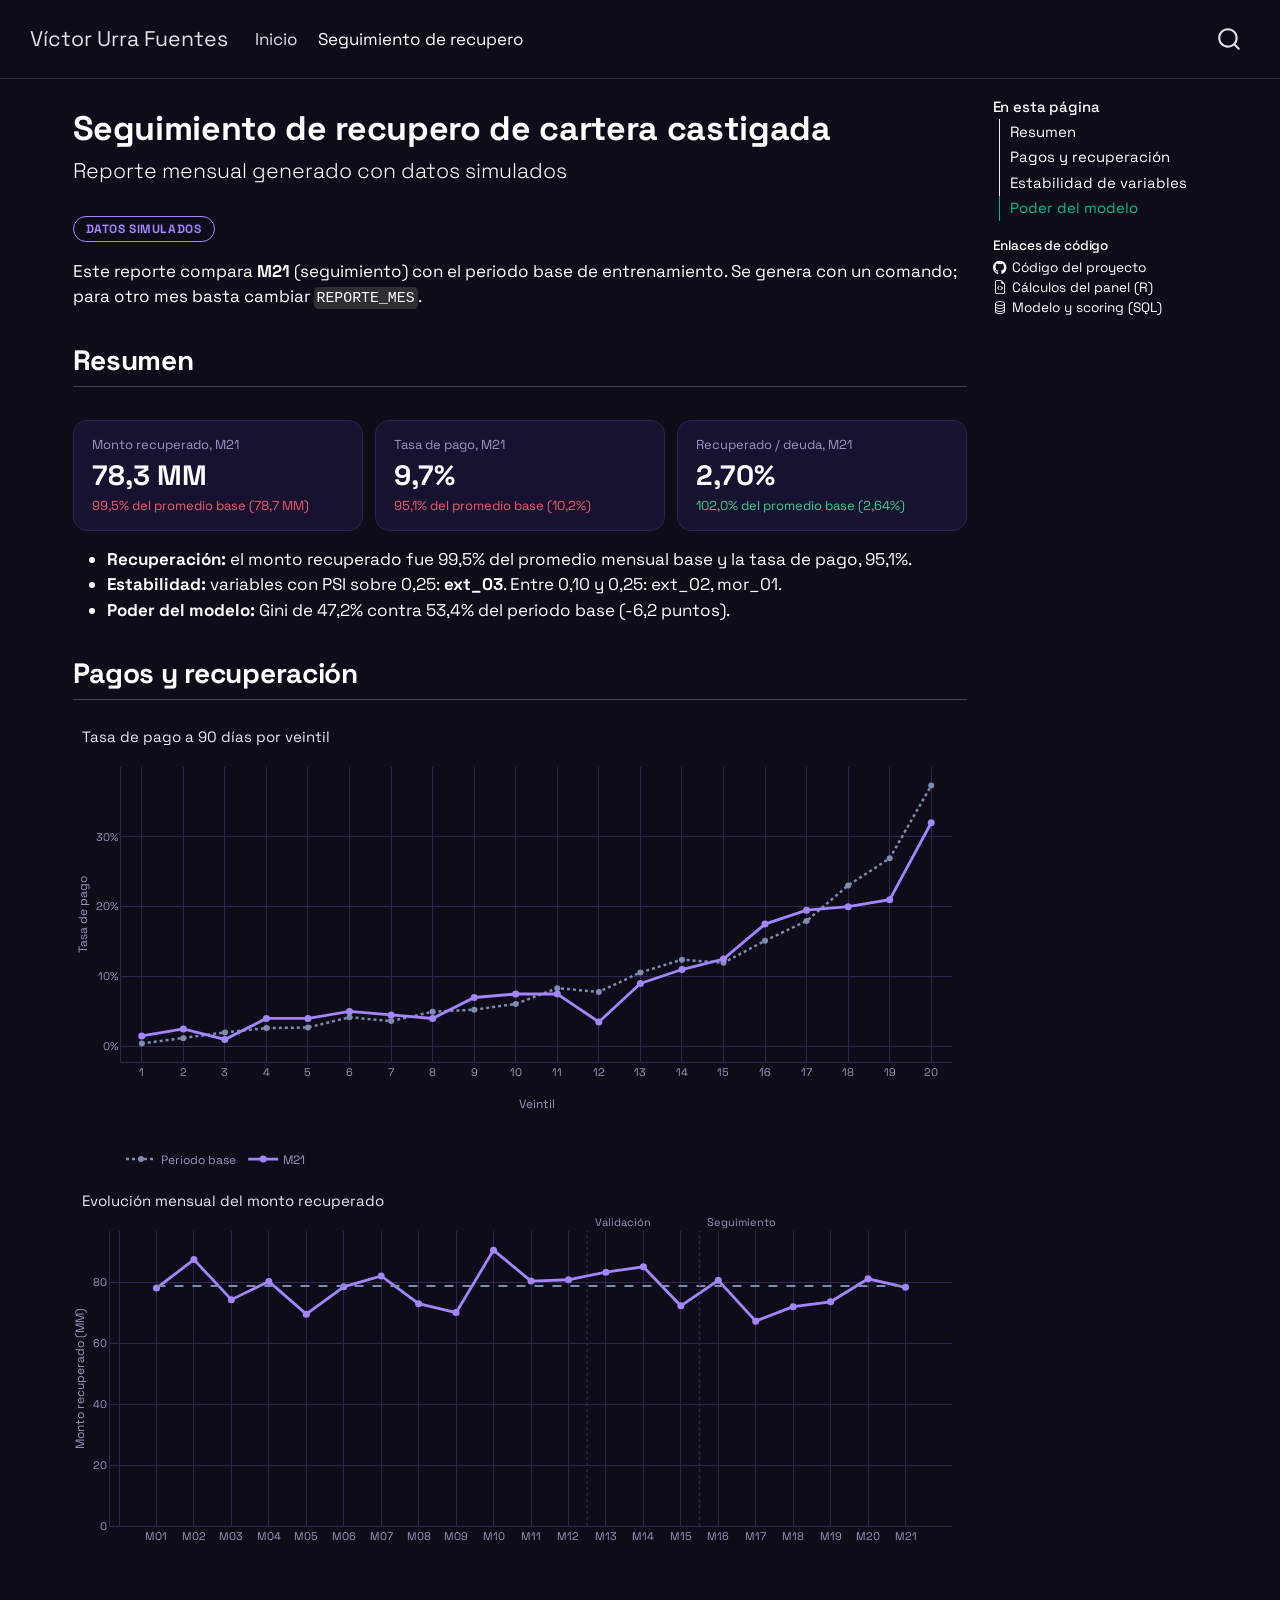
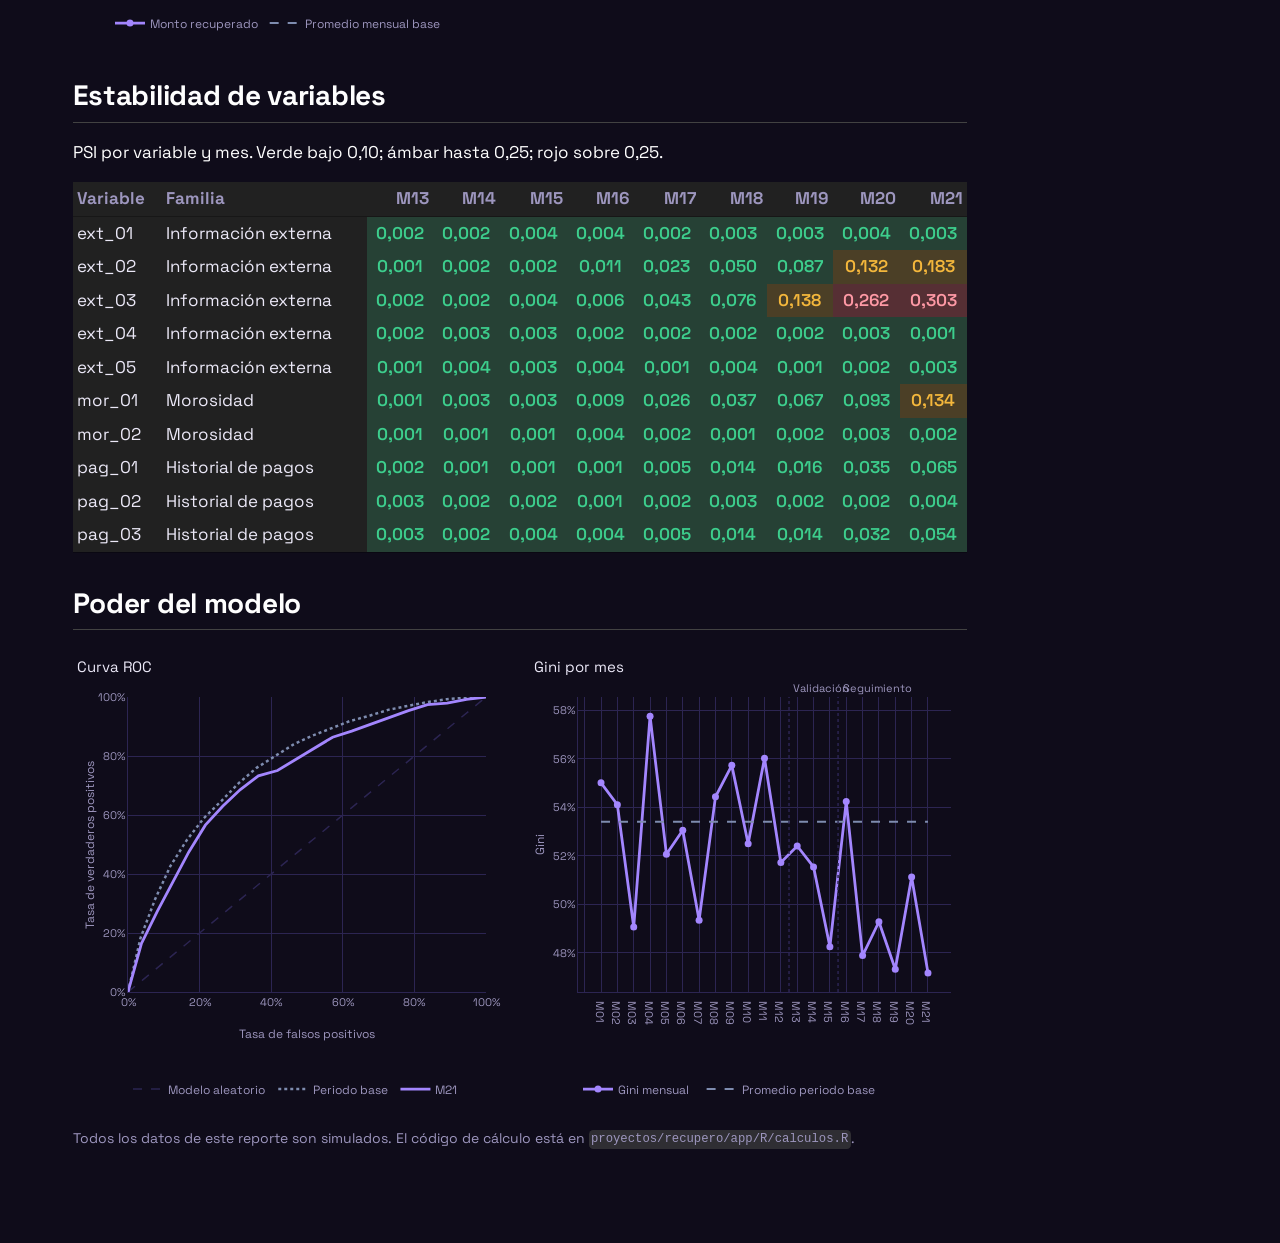
==== recupero.html @ 0b3e8348 "Built site for gh-pages" ====
<!DOCTYPE html>
<html xmlns="http://www.w3.org/1999/xhtml" lang="es" xml:lang="es"><head>

<meta charset="utf-8">
<meta name="generator" content="quarto-1.11.9">

<meta name="viewport" content="width=device-width, initial-scale=1.0, user-scalable=yes">


<title>Seguimiento de recupero de cartera castigada – Víctor Urra Fuentes</title>
<style>
/* Default styles provided by pandoc.
** See https://pandoc.org/MANUAL.html#variables-for-html for config info.
*/
span.smallcaps{font-variant: small-caps;}
div.columns{display: flex; gap: 1.5em;}
div.column{flex: auto;}
@media screen {
div.columns{gap: min(4vw, 1.5em);}
div.column{overflow-x: auto;}
}
div.hanging-indent{margin-left: 1.5em; text-indent: -1.5em;}
ul.task-list{list-style: none;}
ul.task-list li input[type="checkbox"] {
  width: 0.8em;
  margin: 0 0.8em 0.2em -1em; /* quarto-specific, see https://github.com/quarto-dev/quarto-cli/issues/4556 */ 
  vertical-align: middle;
}
</style>


<script src="site_libs/quarto-nav/quarto-nav.js"></script>
<script src="site_libs/quarto-nav/headroom.min.js"></script>
<script src="site_libs/clipboard/clipboard.min.js"></script>
<script src="site_libs/quarto-search/autocomplete.umd.js"></script>
<script src="site_libs/quarto-search/fuse.min.js"></script>
<script src="site_libs/quarto-search/quarto-search.js"></script>
<meta name="quarto:offset" content="./">
<script src="site_libs/quarto-html/quarto.js" type="module"></script>
<script src="site_libs/quarto-html/tabsets/tabsets.js" type="module"></script>
<script src="site_libs/quarto-html/scrollable-regions/scrollable-regions.js" type="module"></script>
<script src="site_libs/quarto-html/popper.min.js"></script>
<script src="site_libs/quarto-html/tippy.umd.min.js"></script>
<script src="site_libs/quarto-html/anchor.min.js"></script>
<link href="site_libs/quarto-html/tippy.css" rel="stylesheet">
<link href="site_libs/quarto-html/quarto-syntax-highlighting-dark-447e42e69aaa9833c0ba1b986f430b20.css" rel="stylesheet" id="quarto-text-highlighting-styles">
<script src="site_libs/bootstrap/bootstrap.min.js"></script>
<link href="site_libs/bootstrap/bootstrap-icons.css" rel="stylesheet">
<link href="site_libs/bootstrap/bootstrap-1587712e6f16501fd4d5a4607ffcfc60.min.css" rel="stylesheet" append-hash="true" id="quarto-bootstrap" data-mode="dark">
<script id="quarto-search-options" type="application/json">{
  "location": "navbar",
  "copy-button": false,
  "collapse-after": 3,
  "panel-placement": "end",
  "type": "overlay",
  "limit": 50,
  "keyboard-shortcut": [
    "f",
    "/",
    "s"
  ],
  "show-item-context": false,
  "language": {
    "search-no-results-text": "No se han encontrado resultados",
    "search-matching-documents-text": "documentos encontrados",
    "search-copy-link-title": "Copiar el enlace en la búsqueda",
    "search-hide-matches-text": "Ocultar resultados adicionales",
    "search-more-match-text": "resultado adicional en este documento",
    "search-more-matches-text": "resultados adicionales en este documento",
    "search-clear-button-title": "Borrar",
    "search-text-placeholder": "",
    "search-detached-cancel-button-title": "Cancelar",
    "search-submit-button-title": "Enviar",
    "search-label": "Buscar"
  }
}</script>
<link href="site_libs/htmltools-fill-0.5.9/fill.css" rel="stylesheet">

<script src="site_libs/htmlwidgets-1.6.4/htmlwidgets.js"></script>

<script src="site_libs/plotly-binding-4.12.1/plotly.js"></script>

<script src="site_libs/typedarray-0.1/typedarray.min.js"></script>

<script src="site_libs/jquery-3.6.0/jquery-3.6.0.min.js"></script>

<link href="site_libs/crosstalk-1.2.2/css/crosstalk.min.css" rel="stylesheet">

<script src="site_libs/crosstalk-1.2.2/js/crosstalk.min.js"></script>

<link href="site_libs/plotly-htmlwidgets-css-2.25.2/plotly-htmlwidgets.css" rel="stylesheet">

<script src="site_libs/plotly-main-2.25.2/plotly-latest.min.js"></script>

<link href="site_libs/datatables-css-0.0.0/datatables-crosstalk.css" rel="stylesheet">

<script src="site_libs/datatables-binding-0.34.0/datatables.js"></script>

<link href="site_libs/dt-core-1.13.6/css/jquery.dataTables.min.css" rel="stylesheet">

<link href="site_libs/dt-core-1.13.6/css/jquery.dataTables.extra.css" rel="stylesheet">

<script src="site_libs/dt-core-1.13.6/js/jquery.dataTables.min.js"></script>



<link rel="stylesheet" href="styles.css">
</head>

<body class="nav-fixed quarto-light"><a id="quarto-skip-link" class="visually-hidden-focusable" href="#quarto-document-content">Saltar al contenido principal</a>

<div id="quarto-search-results"></div>
  <header id="quarto-header" class="headroom fixed-top">
    <nav class="navbar navbar-expand-lg " data-bs-theme="dark" aria-label="Sitio web">
      <div class="navbar-container container-fluid">
      <div class="navbar-brand-container mx-auto">
    <a class="navbar-brand" href="./index.html">
    <span class="navbar-title">Víctor Urra Fuentes</span>
    </a>
  </div>
          <button class="navbar-toggler" type="button" data-bs-toggle="collapse" data-bs-target="#navbarCollapse" aria-controls="navbarCollapse" aria-expanded="false" aria-label="Navegación de palanca" onclick="if (window.quartoToggleHeadroom) { window.quartoToggleHeadroom(); }">
  <span class="navbar-toggler-icon"></span>
</button>
          <div class="collapse navbar-collapse" id="navbarCollapse">
            <ul class="navbar-nav navbar-nav-scroll me-auto">
  <li class="nav-item">
    <a class="nav-link" href="./index.html"> 
<span class="menu-text">Inicio</span></a>
  </li>  
  <li class="nav-item">
    <a class="nav-link active" href="./recupero.html" aria-current="page"> 
<span class="menu-text">Seguimiento de recupero</span></a>
  </li>  
</ul>
          </div> <!-- /navcollapse -->
            <div class="quarto-navbar-tools">
</div>
            <div id="quarto-search" class="" title="Buscar"></div>
      </div> <!-- /container-fluid -->
    </nav>
</header>
<!-- content -->
<div id="quarto-content" class="quarto-container page-columns page-rows-contents page-layout-full page-navbar">
<!-- sidebar -->
<!-- margin-sidebar -->
    <div id="quarto-margin-sidebar" class="sidebar margin-sidebar">
        <nav id="TOC" role="doc-toc" aria-labelledby="toc-title" class="toc-active">
    <h2 id="toc-title">En esta página</h2>
   
  <ul>
  <li><a href="#resumen" id="toc-resumen" class="nav-link active" data-scroll-target="#resumen">Resumen</a></li>
  <li><a href="#pagos-y-recuperación" id="toc-pagos-y-recuperación" class="nav-link" data-scroll-target="#pagos-y-recuperación">Pagos y recuperación</a></li>
  <li><a href="#estabilidad-de-variables" id="toc-estabilidad-de-variables" class="nav-link" data-scroll-target="#estabilidad-de-variables">Estabilidad de variables</a></li>
  <li><a href="#poder-del-modelo" id="toc-poder-del-modelo" class="nav-link" data-scroll-target="#poder-del-modelo">Poder del modelo</a></li>
  </ul>
<div class="quarto-code-links"><h2>Enlaces de código</h2><ul><li><a href="https://github.com/victorurrafuentes/portafolio-riesgo/tree/main/proyectos/recupero"><i class="bi bi-github"></i>Código del proyecto</a></li><li><a href="https://github.com/victorurrafuentes/portafolio-riesgo/blob/main/proyectos/recupero/app/R/calculos.R"><i class="bi bi-file-earmark-code"></i>Cálculos del panel (R)</a></li><li><a href="https://github.com/victorurrafuentes/portafolio-riesgo/tree/main/proyectos/recupero/sql"><i class="bi bi-database"></i>Modelo y scoring (SQL)</a></li></ul></div></nav>
    </div>
<!-- main -->
<main class="content column-page-left" id="quarto-document-content" tabindex="-1">

<header id="title-block-header" class="quarto-title-block default">
<div class="quarto-title">
<h1 class="title">Seguimiento de recupero de cartera castigada</h1>
<p class="subtitle lead">Reporte mensual generado con datos simulados</p>
</div>



<div class="quarto-title-meta column-page-left">

    
  
    
  </div>
  


</header>


<p><span class="etiqueta">Datos simulados</span></p>
<p>Este reporte compara <strong>M21</strong> (seguimiento) con el periodo base de entrenamiento. Se genera con un comando; para otro mes basta cambiar <code>REPORTE_MES</code>.</p>
<section id="resumen" class="level2">
<h2 class="anchored" data-anchor-id="resumen">Resumen</h2>
<div class="cell">
<div class="cell-output-display">
<div class="tarjetas">
  <div class="tarjeta">
    <div class="tarjeta-etiqueta">Monto recuperado, M21</div>
    <div class="tarjeta-valor">78,3 MM</div>
    <div class="tarjeta-detalle baja">99,5% del promedio base (78,7 MM)</div>
  </div>
  <div class="tarjeta">
    <div class="tarjeta-etiqueta">Tasa de pago, M21</div>
    <div class="tarjeta-valor">9,7%</div>
    <div class="tarjeta-detalle baja">95,1% del promedio base (10,2%)</div>
  </div>
  <div class="tarjeta">
    <div class="tarjeta-etiqueta">Recuperado / deuda, M21</div>
    <div class="tarjeta-valor">2,70%</div>
    <div class="tarjeta-detalle sube">102,0% del promedio base (2,64%)</div>
  </div>
</div>
</div>
</div>
<ul>
<li><strong>Recuperación:</strong> el monto recuperado fue 99,5% del promedio mensual base y la tasa de pago, 95,1%.</li>
<li><strong>Estabilidad:</strong> variables con PSI sobre 0,25: <strong>ext_03</strong>. Entre 0,10 y 0,25: ext_02, mor_01.</li>
<li><strong>Poder del modelo:</strong> Gini de 47,2% contra 53,4% del periodo base (-6,2 puntos).</li>
</ul>
</section>
<section id="pagos-y-recuperación" class="level2">
<h2 class="anchored" data-anchor-id="pagos-y-recuperación">Pagos y recuperación</h2>
<div class="cell">
<div class="cell-output-display">
<div class="plotly html-widget html-fill-item" id="htmlwidget-e7434235bdb325d9a4ca" style="width:100%;height:464px;"></div>
<script type="application/json" data-for="htmlwidget-e7434235bdb325d9a4ca">{"x":{"visdat":{"2b9c76444d22":["function () ","plotlyVisDat"],"2b9c6223173f":["function () ","data"],"2b9c18c27a24":["function () ","data"]},"cur_data":"2b9c18c27a24","attrs":{"2b9c6223173f":{"alpha_stroke":1,"sizes":[10,100],"spans":[1,20],"x":{},"y":{},"type":"scatter","mode":"lines+markers","name":"Periodo base","line":{"color":"#7f8db0","width":2.5,"dash":"dot"},"marker":{"color":"#7f8db0","size":6},"hovertemplate":"Veintil %{x}<br>Periodo base: %{y:.1%}<extra><\/extra>","inherit":true},"2b9c18c27a24":{"alpha_stroke":1,"sizes":[10,100],"spans":[1,20],"x":{},"y":{},"type":"scatter","mode":"lines+markers","name":"M21","line":{"color":"#a487ff","width":2.7999999999999998},"marker":{"color":"#a487ff","size":7},"hovertemplate":"Veintil %{x}<br>M21: %{y:.1%}<extra><\/extra>","inherit":true}},"layout":{"margin":{"b":40,"l":8,"t":50,"r":16},"title":{"text":"Tasa de pago a 90 días por veintil","x":0.01,"xanchor":"left","font":{"color":"#ece9f8","size":15,"family":"Space Grotesk, system-ui, sans-serif"}},"paper_bgcolor":"rgba(0,0,0,0)","plot_bgcolor":"rgba(0,0,0,0)","font":{"color":"#9e97bf","family":"Space Grotesk, system-ui, sans-serif"},"xaxis":{"domain":[0,1],"automargin":true,"title":{"text":"Veintil","font":{"size":12}},"gridcolor":"#2d2653","zerolinecolor":"#2d2653","linecolor":"#2d2653","tickfont":{"size":11},"dtick":1,"range":[0.5,20.5]},"yaxis":{"domain":[0,1],"automargin":true,"title":{"text":"Tasa de pago","font":{"size":12}},"gridcolor":"#2d2653","zerolinecolor":"#2d2653","linecolor":"#2d2653","tickfont":{"size":11},"tickformat":".0%"},"legend":{"orientation":"h","x":0,"y":-0.28000000000000003,"font":{"size":12}},"hoverlabel":{"bgcolor":"#181331","font":{"color":"#ece9f8"}},"hovermode":"closest","showlegend":true},"source":"A","config":{"modeBarButtonsToAdd":["hoverclosest","hovercompare"],"showSendToCloud":false,"displayModeBar":false},"data":[{"x":[1,2,3,4,5,6,7,8,9,10,11,12,13,14,15,16,17,18,19,20],"y":[0.0041666666666666666,0.011666666666666667,0.02,0.026249999999999999,0.027083333333333334,0.041666666666666664,0.036249999999999998,0.049583333333333333,0.052499999999999998,0.060833333333333336,0.083333333333333329,0.077916666666666662,0.10583333333333333,0.12416666666666666,0.11958333333333333,0.15125,0.17958333333333334,0.23041666666666666,0.26916666666666667,0.37333333333333335],"type":"scatter","mode":"lines+markers","name":"Periodo base","line":{"color":"#7f8db0","width":2.5,"dash":"dot"},"marker":{"color":"#7f8db0","size":6,"line":{"color":"rgba(31,119,180,1)"}},"hovertemplate":["Veintil %{x}<br>Periodo base: %{y:.1%}<extra><\/extra>","Veintil %{x}<br>Periodo base: %{y:.1%}<extra><\/extra>","Veintil %{x}<br>Periodo base: %{y:.1%}<extra><\/extra>","Veintil %{x}<br>Periodo base: %{y:.1%}<extra><\/extra>","Veintil %{x}<br>Periodo base: %{y:.1%}<extra><\/extra>","Veintil %{x}<br>Periodo base: %{y:.1%}<extra><\/extra>","Veintil %{x}<br>Periodo base: %{y:.1%}<extra><\/extra>","Veintil %{x}<br>Periodo base: %{y:.1%}<extra><\/extra>","Veintil %{x}<br>Periodo base: %{y:.1%}<extra><\/extra>","Veintil %{x}<br>Periodo base: %{y:.1%}<extra><\/extra>","Veintil %{x}<br>Periodo base: %{y:.1%}<extra><\/extra>","Veintil %{x}<br>Periodo base: %{y:.1%}<extra><\/extra>","Veintil %{x}<br>Periodo base: %{y:.1%}<extra><\/extra>","Veintil %{x}<br>Periodo base: %{y:.1%}<extra><\/extra>","Veintil %{x}<br>Periodo base: %{y:.1%}<extra><\/extra>","Veintil %{x}<br>Periodo base: %{y:.1%}<extra><\/extra>","Veintil %{x}<br>Periodo base: %{y:.1%}<extra><\/extra>","Veintil %{x}<br>Periodo base: %{y:.1%}<extra><\/extra>","Veintil %{x}<br>Periodo base: %{y:.1%}<extra><\/extra>","Veintil %{x}<br>Periodo base: %{y:.1%}<extra><\/extra>"],"error_y":{"color":"rgba(31,119,180,1)"},"error_x":{"color":"rgba(31,119,180,1)"},"xaxis":"x","yaxis":"y","frame":null},{"x":[1,2,3,4,5,6,7,8,9,10,11,12,13,14,15,16,17,18,19,20],"y":[0.014999999999999999,0.025000000000000001,0.01,0.040000000000000001,0.040000000000000001,0.050000000000000003,0.044999999999999998,0.040000000000000001,0.070000000000000007,0.074999999999999997,0.074999999999999997,0.035000000000000003,0.089999999999999997,0.11,0.125,0.17499999999999999,0.19500000000000001,0.20000000000000001,0.20999999999999999,0.32000000000000001],"type":"scatter","mode":"lines+markers","name":"M21","line":{"color":"#a487ff","width":2.7999999999999998},"marker":{"color":"#a487ff","size":7,"line":{"color":"rgba(255,127,14,1)"}},"hovertemplate":["Veintil %{x}<br>M21: %{y:.1%}<extra><\/extra>","Veintil %{x}<br>M21: %{y:.1%}<extra><\/extra>","Veintil %{x}<br>M21: %{y:.1%}<extra><\/extra>","Veintil %{x}<br>M21: %{y:.1%}<extra><\/extra>","Veintil %{x}<br>M21: %{y:.1%}<extra><\/extra>","Veintil %{x}<br>M21: %{y:.1%}<extra><\/extra>","Veintil %{x}<br>M21: %{y:.1%}<extra><\/extra>","Veintil %{x}<br>M21: %{y:.1%}<extra><\/extra>","Veintil %{x}<br>M21: %{y:.1%}<extra><\/extra>","Veintil %{x}<br>M21: %{y:.1%}<extra><\/extra>","Veintil %{x}<br>M21: %{y:.1%}<extra><\/extra>","Veintil %{x}<br>M21: %{y:.1%}<extra><\/extra>","Veintil %{x}<br>M21: %{y:.1%}<extra><\/extra>","Veintil %{x}<br>M21: %{y:.1%}<extra><\/extra>","Veintil %{x}<br>M21: %{y:.1%}<extra><\/extra>","Veintil %{x}<br>M21: %{y:.1%}<extra><\/extra>","Veintil %{x}<br>M21: %{y:.1%}<extra><\/extra>","Veintil %{x}<br>M21: %{y:.1%}<extra><\/extra>","Veintil %{x}<br>M21: %{y:.1%}<extra><\/extra>","Veintil %{x}<br>M21: %{y:.1%}<extra><\/extra>"],"error_y":{"color":"rgba(255,127,14,1)"},"error_x":{"color":"rgba(255,127,14,1)"},"xaxis":"x","yaxis":"y","frame":null}],"highlight":{"on":"plotly_click","persistent":false,"dynamic":false,"selectize":false,"opacityDim":0.20000000000000001,"selected":{"opacity":1},"debounce":0},"shinyEvents":["plotly_hover","plotly_click","plotly_selected","plotly_relayout","plotly_brushed","plotly_brushing","plotly_clickannotation","plotly_doubleclick","plotly_deselect","plotly_afterplot","plotly_sunburstclick"],"base_url":"https://plot.ly"},"evals":[],"jsHooks":[]}</script>
</div>
</div>
<div class="cell">
<div class="cell-output-display">
<div class="plotly html-widget html-fill-item" id="htmlwidget-47bc1660271e9280119c" style="width:100%;height:464px;"></div>
<script type="application/json" data-for="htmlwidget-47bc1660271e9280119c">{"x":{"visdat":{"2b9c251d10ed":["function () ","plotlyVisDat"]},"cur_data":"2b9c251d10ed","attrs":{"2b9c251d10ed":{"x":{},"y":{},"mode":"lines+markers","line":{"color":"#a487ff","width":2.7999999999999998},"marker":{"color":"#a487ff","size":7},"text":{},"hovertemplate":"%{text}: %{y:.1f} MM<extra><\/extra>","name":"Monto recuperado","alpha_stroke":1,"sizes":[10,100],"spans":[1,20],"type":"scatter"},"2b9c251d10ed.1":{"x":[1,21],"y":[78.67412625,78.67412625],"type":"scatter","mode":"lines","name":"Promedio mensual base","line":{"color":"#7f8db0","width":2,"dash":"dash"},"hovertemplate":"Promedio base: %{y:.1f} MM<extra><\/extra>","inherit":false}},"layout":{"margin":{"b":40,"l":8,"t":50,"r":16},"title":{"text":"Evolución mensual del monto recuperado","x":0.01,"xanchor":"left","font":{"color":"#ece9f8","size":15,"family":"Space Grotesk, system-ui, sans-serif"}},"paper_bgcolor":"rgba(0,0,0,0)","plot_bgcolor":"rgba(0,0,0,0)","font":{"color":"#9e97bf","family":"Space Grotesk, system-ui, sans-serif"},"xaxis":{"domain":[0,1],"automargin":true,"title":{"text":[],"font":{"size":12}},"gridcolor":"#2d2653","zerolinecolor":"#2d2653","linecolor":"#2d2653","tickfont":{"size":11},"tickmode":"array","tickvals":[1,2,3,4,5,6,7,8,9,10,11,12,13,14,15,16,17,18,19,20,21],"ticktext":["M01","M02","M03","M04","M05","M06","M07","M08","M09","M10","M11","M12","M13","M14","M15","M16","M17","M18","M19","M20","M21"]},"yaxis":{"domain":[0,1],"automargin":true,"title":{"text":"Monto recuperado (MM)","font":{"size":12}},"gridcolor":"#2d2653","zerolinecolor":"#2d2653","linecolor":"#2d2653","tickfont":{"size":11},"rangemode":"tozero"},"legend":{"orientation":"h","x":0,"y":-0.28000000000000003,"font":{"size":12}},"hoverlabel":{"bgcolor":"#181331","font":{"color":"#ece9f8"}},"shapes":[{"type":"line","x0":12.5,"x1":12.5,"y0":0,"y1":1,"yref":"paper","line":{"color":"#2d2653","width":1.5,"dash":"dot"}},{"type":"line","x0":15.5,"x1":15.5,"y0":0,"y1":1,"yref":"paper","line":{"color":"#2d2653","width":1.5,"dash":"dot"}}],"annotations":[{"x":12.65,"y":1,"yref":"paper","text":"Validación","showarrow":false,"xanchor":"left","yanchor":"bottom","font":{"size":11,"color":"#9e97bf"}},{"x":15.65,"y":1,"yref":"paper","text":"Seguimiento","showarrow":false,"xanchor":"left","yanchor":"bottom","font":{"size":11,"color":"#9e97bf"}}],"hovermode":"closest","showlegend":true},"source":"A","config":{"modeBarButtonsToAdd":["hoverclosest","hovercompare"],"showSendToCloud":false,"displayModeBar":false},"data":[{"x":[1,2,3,4,5,6,7,8,9,10,11,12,13,14,15,16,17,18,19,20,21],"y":[78.018659999999997,87.374402000000003,74.219258999999994,80.19323,69.461646999999999,78.413668999999999,82.001424,72.915000000000006,69.973930999999993,90.458132000000006,80.318938000000003,80.741223000000005,83.238237999999996,84.993448000000001,72.191500000000005,80.543937,67.175289000000006,71.923580999999999,73.508641999999995,81.054670999999999,78.278630000000007],"mode":"lines+markers","line":{"color":"#a487ff","width":2.7999999999999998},"marker":{"color":"#a487ff","size":7,"line":{"color":"rgba(31,119,180,1)"}},"text":["M01","M02","M03","M04","M05","M06","M07","M08","M09","M10","M11","M12","M13","M14","M15","M16","M17","M18","M19","M20","M21"],"hovertemplate":["%{text}: %{y:.1f} MM<extra><\/extra>","%{text}: %{y:.1f} MM<extra><\/extra>","%{text}: %{y:.1f} MM<extra><\/extra>","%{text}: %{y:.1f} MM<extra><\/extra>","%{text}: %{y:.1f} MM<extra><\/extra>","%{text}: %{y:.1f} MM<extra><\/extra>","%{text}: %{y:.1f} MM<extra><\/extra>","%{text}: %{y:.1f} MM<extra><\/extra>","%{text}: %{y:.1f} MM<extra><\/extra>","%{text}: %{y:.1f} MM<extra><\/extra>","%{text}: %{y:.1f} MM<extra><\/extra>","%{text}: %{y:.1f} MM<extra><\/extra>","%{text}: %{y:.1f} MM<extra><\/extra>","%{text}: %{y:.1f} MM<extra><\/extra>","%{text}: %{y:.1f} MM<extra><\/extra>","%{text}: %{y:.1f} MM<extra><\/extra>","%{text}: %{y:.1f} MM<extra><\/extra>","%{text}: %{y:.1f} MM<extra><\/extra>","%{text}: %{y:.1f} MM<extra><\/extra>","%{text}: %{y:.1f} MM<extra><\/extra>","%{text}: %{y:.1f} MM<extra><\/extra>"],"name":"Monto recuperado","type":"scatter","error_y":{"color":"rgba(31,119,180,1)"},"error_x":{"color":"rgba(31,119,180,1)"},"xaxis":"x","yaxis":"y","frame":null},{"x":[1,21],"y":[78.67412625,78.67412625],"type":"scatter","mode":"lines","name":"Promedio mensual base","line":{"color":"#7f8db0","width":2,"dash":"dash"},"hovertemplate":["Promedio base: %{y:.1f} MM<extra><\/extra>","Promedio base: %{y:.1f} MM<extra><\/extra>"],"marker":{"color":"rgba(255,127,14,1)","line":{"color":"rgba(255,127,14,1)"}},"error_y":{"color":"rgba(255,127,14,1)"},"error_x":{"color":"rgba(255,127,14,1)"},"xaxis":"x","yaxis":"y","frame":null}],"highlight":{"on":"plotly_click","persistent":false,"dynamic":false,"selectize":false,"opacityDim":0.20000000000000001,"selected":{"opacity":1},"debounce":0},"shinyEvents":["plotly_hover","plotly_click","plotly_selected","plotly_relayout","plotly_brushed","plotly_brushing","plotly_clickannotation","plotly_doubleclick","plotly_deselect","plotly_afterplot","plotly_sunburstclick"],"base_url":"https://plot.ly"},"evals":[],"jsHooks":[]}</script>
</div>
</div>
</section>
<section id="estabilidad-de-variables" class="level2">
<h2 class="anchored" data-anchor-id="estabilidad-de-variables">Estabilidad de variables</h2>
<p>PSI por variable y mes. Verde bajo 0,10; ámbar hasta 0,25; rojo sobre 0,25.</p>
<div class="cell">
<div class="cell-output-display">
<div class="datatables html-widget html-fill-item" id="htmlwidget-9b5fed93d3f3936011b5" style="width:100%;height:auto;"></div>
<script type="application/json" data-for="htmlwidget-9b5fed93d3f3936011b5">{"x":{"filter":"none","vertical":false,"data":[["ext_01","ext_02","ext_03","ext_04","ext_05","mor_01","mor_02","pag_01","pag_02","pag_03"],["Información externa","Información externa","Información externa","Información externa","Información externa","Morosidad","Morosidad","Historial de pagos","Historial de pagos","Historial de pagos"],[0.001893447868629334,0.001428855201712071,0.00198666033664997,0.00215946505763491,0.001412050387648864,0.00119672252862375,0.001356982454358559,0.002044152820661717,0.00287902663579911,0.002906710026574746],[0.001797490238831156,0.001638303875677123,0.002327605968516809,0.002835745424827256,0.004191564006781655,0.00295160449640863,0.0009600695793566068,0.0005921696410744876,0.001537914099537313,0.001812656021862517],[0.003686591141842997,0.001956123163481418,0.004005475170829246,0.00304013702213342,0.002684889447692991,0.002933407667324917,0.001008694925148063,0.0007255602950920438,0.001558511981541287,0.003888207041112945],[0.004234919497132669,0.01051929677620435,0.005516096888601729,0.002246550812320935,0.004091333269506611,0.008613389066865824,0.003560145282573073,0.001464387111833677,0.0006323188818517262,0.004037416031899683],[0.002162368601393137,0.02283636971998856,0.04327036951516083,0.002454654309982984,0.0009550863664108224,0.02623881077192854,0.001996775443074816,0.004686158713841223,0.001853839054831114,0.00495868060156509],[0.002582841981784538,0.0499773519646698,0.07555145015484639,0.00187076188065234,0.003847392668125857,0.03689592011940766,0.001389216576459913,0.01433309187584253,0.002543357789590198,0.01407289754042212],[0.002850951722213414,0.08709511695771929,0.1382000714252073,0.002144757266718256,0.001016346634385303,0.06681070732579109,0.001987730493413195,0.01638704568490755,0.0018474496016421,0.01440526456299265],[0.004202716034268428,0.1318933443642166,0.2617045786746865,0.003215857903988992,0.002200486777110743,0.09349220248317353,0.003377837005713431,0.03534100832495346,0.00222087352807666,0.03222172310696841],[0.003380692017413734,0.1829369714369636,0.3027386669363818,0.00116210135529548,0.003269642265795341,0.1337590898584534,0.001523892959602273,0.06483316109076057,0.003695166088050901,0.0538192162767788]],"container":"<table class=\"compact\">\n  <thead>\n    <tr>\n      <th>Variable<\/th>\n      <th>Familia<\/th>\n      <th>M13<\/th>\n      <th>M14<\/th>\n      <th>M15<\/th>\n      <th>M16<\/th>\n      <th>M17<\/th>\n      <th>M18<\/th>\n      <th>M19<\/th>\n      <th>M20<\/th>\n      <th>M21<\/th>\n    <\/tr>\n  <\/thead>\n<\/table>","options":{"dom":"t","paging":false,"ordering":false,"scrollX":true,"columnDefs":[{"targets":2,"render":"function(data, type, row, meta) {\n    return type !== 'display' ? data : DTWidget.formatRound(data, 3, 3, \",\", \",\", null);\n  }"},{"targets":3,"render":"function(data, type, row, meta) {\n    return type !== 'display' ? data : DTWidget.formatRound(data, 3, 3, \",\", \",\", null);\n  }"},{"targets":4,"render":"function(data, type, row, meta) {\n    return type !== 'display' ? data : DTWidget.formatRound(data, 3, 3, \",\", \",\", null);\n  }"},{"targets":5,"render":"function(data, type, row, meta) {\n    return type !== 'display' ? data : DTWidget.formatRound(data, 3, 3, \",\", \",\", null);\n  }"},{"targets":6,"render":"function(data, type, row, meta) {\n    return type !== 'display' ? data : DTWidget.formatRound(data, 3, 3, \",\", \",\", null);\n  }"},{"targets":7,"render":"function(data, type, row, meta) {\n    return type !== 'display' ? data : DTWidget.formatRound(data, 3, 3, \",\", \",\", null);\n  }"},{"targets":8,"render":"function(data, type, row, meta) {\n    return type !== 'display' ? data : DTWidget.formatRound(data, 3, 3, \",\", \",\", null);\n  }"},{"targets":9,"render":"function(data, type, row, meta) {\n    return type !== 'display' ? data : DTWidget.formatRound(data, 3, 3, \",\", \",\", null);\n  }"},{"targets":10,"render":"function(data, type, row, meta) {\n    return type !== 'display' ? data : DTWidget.formatRound(data, 3, 3, \",\", \",\", null);\n  }"},{"className":"dt-right","targets":[2,3,4,5,6,7,8,9,10]},{"name":"Variable","targets":0},{"name":"Familia","targets":1},{"name":"M13","targets":2},{"name":"M14","targets":3},{"name":"M15","targets":4},{"name":"M16","targets":5},{"name":"M17","targets":6},{"name":"M18","targets":7},{"name":"M19","targets":8},{"name":"M20","targets":9},{"name":"M21","targets":10}],"order":[],"autoWidth":false,"orderClasses":false,"rowCallback":"function(row, data, displayNum, displayIndex, dataIndex) {\nvar value=data[2]; $(this.api().cell(row, 2).node()).css({'font-weight':'600','color':isNaN(parseFloat(value)) ? '' : value <= 0.1 ? \"#3ecf8e\" : value <= 0.25 ? \"#f5b83d\" : \"#ff9aa6\",'background-color':isNaN(parseFloat(value)) ? '' : value <= 0.1 ? \"rgba(62,207,142,.18)\" : value <= 0.25 ? \"rgba(245,184,61,.20)\" : \"rgba(239,91,107,.26)\",'text-align':'center'});\nvar value=data[3]; $(this.api().cell(row, 3).node()).css({'font-weight':'600','color':isNaN(parseFloat(value)) ? '' : value <= 0.1 ? \"#3ecf8e\" : value <= 0.25 ? \"#f5b83d\" : \"#ff9aa6\",'background-color':isNaN(parseFloat(value)) ? '' : value <= 0.1 ? \"rgba(62,207,142,.18)\" : value <= 0.25 ? \"rgba(245,184,61,.20)\" : \"rgba(239,91,107,.26)\",'text-align':'center'});\nvar value=data[4]; $(this.api().cell(row, 4).node()).css({'font-weight':'600','color':isNaN(parseFloat(value)) ? '' : value <= 0.1 ? \"#3ecf8e\" : value <= 0.25 ? \"#f5b83d\" : \"#ff9aa6\",'background-color':isNaN(parseFloat(value)) ? '' : value <= 0.1 ? \"rgba(62,207,142,.18)\" : value <= 0.25 ? \"rgba(245,184,61,.20)\" : \"rgba(239,91,107,.26)\",'text-align':'center'});\nvar value=data[5]; $(this.api().cell(row, 5).node()).css({'font-weight':'600','color':isNaN(parseFloat(value)) ? '' : value <= 0.1 ? \"#3ecf8e\" : value <= 0.25 ? \"#f5b83d\" : \"#ff9aa6\",'background-color':isNaN(parseFloat(value)) ? '' : value <= 0.1 ? \"rgba(62,207,142,.18)\" : value <= 0.25 ? \"rgba(245,184,61,.20)\" : \"rgba(239,91,107,.26)\",'text-align':'center'});\nvar value=data[6]; $(this.api().cell(row, 6).node()).css({'font-weight':'600','color':isNaN(parseFloat(value)) ? '' : value <= 0.1 ? \"#3ecf8e\" : value <= 0.25 ? \"#f5b83d\" : \"#ff9aa6\",'background-color':isNaN(parseFloat(value)) ? '' : value <= 0.1 ? \"rgba(62,207,142,.18)\" : value <= 0.25 ? \"rgba(245,184,61,.20)\" : \"rgba(239,91,107,.26)\",'text-align':'center'});\nvar value=data[7]; $(this.api().cell(row, 7).node()).css({'font-weight':'600','color':isNaN(parseFloat(value)) ? '' : value <= 0.1 ? \"#3ecf8e\" : value <= 0.25 ? \"#f5b83d\" : \"#ff9aa6\",'background-color':isNaN(parseFloat(value)) ? '' : value <= 0.1 ? \"rgba(62,207,142,.18)\" : value <= 0.25 ? \"rgba(245,184,61,.20)\" : \"rgba(239,91,107,.26)\",'text-align':'center'});\nvar value=data[8]; $(this.api().cell(row, 8).node()).css({'font-weight':'600','color':isNaN(parseFloat(value)) ? '' : value <= 0.1 ? \"#3ecf8e\" : value <= 0.25 ? \"#f5b83d\" : \"#ff9aa6\",'background-color':isNaN(parseFloat(value)) ? '' : value <= 0.1 ? \"rgba(62,207,142,.18)\" : value <= 0.25 ? \"rgba(245,184,61,.20)\" : \"rgba(239,91,107,.26)\",'text-align':'center'});\nvar value=data[9]; $(this.api().cell(row, 9).node()).css({'font-weight':'600','color':isNaN(parseFloat(value)) ? '' : value <= 0.1 ? \"#3ecf8e\" : value <= 0.25 ? \"#f5b83d\" : \"#ff9aa6\",'background-color':isNaN(parseFloat(value)) ? '' : value <= 0.1 ? \"rgba(62,207,142,.18)\" : value <= 0.25 ? \"rgba(245,184,61,.20)\" : \"rgba(239,91,107,.26)\",'text-align':'center'});\nvar value=data[10]; $(this.api().cell(row, 10).node()).css({'font-weight':'600','color':isNaN(parseFloat(value)) ? '' : value <= 0.1 ? \"#3ecf8e\" : value <= 0.25 ? \"#f5b83d\" : \"#ff9aa6\",'background-color':isNaN(parseFloat(value)) ? '' : value <= 0.1 ? \"rgba(62,207,142,.18)\" : value <= 0.25 ? \"rgba(245,184,61,.20)\" : \"rgba(239,91,107,.26)\",'text-align':'center'});\n}"}},"evals":["options.columnDefs.0.render","options.columnDefs.1.render","options.columnDefs.2.render","options.columnDefs.3.render","options.columnDefs.4.render","options.columnDefs.5.render","options.columnDefs.6.render","options.columnDefs.7.render","options.columnDefs.8.render","options.rowCallback"],"jsHooks":[]}</script>
</div>
</div>
</section>
<section id="poder-del-modelo" class="level2">
<h2 class="anchored" data-anchor-id="poder-del-modelo">Poder del modelo</h2>
<div class="cell quarto-layout-panel" data-layout-ncol="2">
<div class="quarto-layout-row">
<div class="quarto-layout-cell" style="flex-basis: 50.0%;justify-content: flex-start;">
<div class="plotly html-widget html-fill-item" id="htmlwidget-77a06d9e61f354ecacba" style="width:100%;height:464px;"></div>
<script type="application/json" data-for="htmlwidget-77a06d9e61f354ecacba">{"x":{"visdat":{"2b9c26e910f2":["function () ","plotlyVisDat"],"2b9c1fbc249f":["function () ","data"],"2b9c7a652333":["function () ","data"]},"cur_data":"2b9c7a652333","attrs":{"2b9c26e910f2":{"alpha_stroke":1,"sizes":[10,100],"spans":[1,20],"x":[0,1],"y":[0,1],"type":"scatter","mode":"lines","name":"Modelo aleatorio","hoverinfo":"skip","line":{"color":"#2d2653","width":1.5,"dash":"dash"},"inherit":true},"2b9c1fbc249f":{"alpha_stroke":1,"sizes":[10,100],"spans":[1,20],"x":{},"y":{},"type":"scatter","mode":"lines","name":"Periodo base","line":{"color":"#7f8db0","width":2.5,"dash":"dot"},"hovertemplate":"FPR %{x:.1%} · TPR %{y:.1%}<extra>Periodo base<\/extra>","inherit":true},"2b9c7a652333":{"alpha_stroke":1,"sizes":[10,100],"spans":[1,20],"x":{},"y":{},"type":"scatter","mode":"lines","name":"M21","line":{"color":"#a487ff","width":2.7999999999999998},"hovertemplate":"FPR %{x:.1%} · TPR %{y:.1%}<extra>M21<\/extra>","inherit":true}},"layout":{"margin":{"b":40,"l":8,"t":50,"r":16},"title":{"text":"Curva ROC","x":0.01,"xanchor":"left","font":{"color":"#ece9f8","size":15,"family":"Space Grotesk, system-ui, sans-serif"}},"paper_bgcolor":"rgba(0,0,0,0)","plot_bgcolor":"rgba(0,0,0,0)","font":{"color":"#9e97bf","family":"Space Grotesk, system-ui, sans-serif"},"xaxis":{"domain":[0,1],"automargin":true,"title":{"text":"Tasa de falsos positivos","font":{"size":12}},"gridcolor":"#2d2653","zerolinecolor":"#2d2653","linecolor":"#2d2653","tickfont":{"size":11},"range":[0,1],"tickformat":".0%"},"yaxis":{"domain":[0,1],"automargin":true,"title":{"text":"Tasa de verdaderos positivos","font":{"size":12}},"gridcolor":"#2d2653","zerolinecolor":"#2d2653","linecolor":"#2d2653","tickfont":{"size":11},"range":[0,1],"tickformat":".0%"},"legend":{"orientation":"h","x":0,"y":-0.28000000000000003,"font":{"size":12}},"hoverlabel":{"bgcolor":"#181331","font":{"color":"#ece9f8"}},"hovermode":"closest","showlegend":true},"source":"A","config":{"modeBarButtonsToAdd":["hoverclosest","hovercompare"],"showSendToCloud":false,"displayModeBar":false},"data":[{"x":[0,1],"y":[0,1],"type":"scatter","mode":"lines","name":"Modelo aleatorio","hoverinfo":["skip","skip"],"line":{"color":"#2d2653","width":1.5,"dash":"dash"},"marker":{"color":"rgba(31,119,180,1)","line":{"color":"rgba(31,119,180,1)"}},"error_y":{"color":"rgba(31,119,180,1)"},"error_x":{"color":"rgba(31,119,180,1)"},"xaxis":"x","yaxis":"y","frame":null},{"x":[0,0.034901260065439865,0.075603926391757365,0.11846471584712134,0.16415659155779361,0.21142644977142461,0.26045993548836238,0.30923815932982157,0.35903743067319516,0.41039147889448402,0.46144385399020721,0.51374933283827995,0.56651892418722294,0.61945095491147051,0.67312556563711046,0.72649850323718468,0.7806836377137818,0.834915183440466,0.8894948135428028,0.94453855614600979,1],"y":[0,0.18259629101283881,0.31424495618504178,0.42694110454452822,0.51477481149378435,0.58875076421438766,0.64723863867943754,0.70796820868147547,0.75973099653556142,0.79783982066435699,0.83859792133686573,0.86835133482779703,0.89402893825147745,0.91828000815162014,0.9360097819441614,0.95638883228041571,0.96963521499898109,0.98247401671082124,0.99225596087222334,0.99796209496637456,1],"type":"scatter","mode":"lines","name":"Periodo base","line":{"color":"#7f8db0","width":2.5,"dash":"dot"},"hovertemplate":["FPR %{x:.1%} · TPR %{y:.1%}<extra>Periodo base<\/extra>","FPR %{x:.1%} · TPR %{y:.1%}<extra>Periodo base<\/extra>","FPR %{x:.1%} · TPR %{y:.1%}<extra>Periodo base<\/extra>","FPR %{x:.1%} · TPR %{y:.1%}<extra>Periodo base<\/extra>","FPR %{x:.1%} · TPR %{y:.1%}<extra>Periodo base<\/extra>","FPR %{x:.1%} · TPR %{y:.1%}<extra>Periodo base<\/extra>","FPR %{x:.1%} · TPR %{y:.1%}<extra>Periodo base<\/extra>","FPR %{x:.1%} · TPR %{y:.1%}<extra>Periodo base<\/extra>","FPR %{x:.1%} · TPR %{y:.1%}<extra>Periodo base<\/extra>","FPR %{x:.1%} · TPR %{y:.1%}<extra>Periodo base<\/extra>","FPR %{x:.1%} · TPR %{y:.1%}<extra>Periodo base<\/extra>","FPR %{x:.1%} · TPR %{y:.1%}<extra>Periodo base<\/extra>","FPR %{x:.1%} · TPR %{y:.1%}<extra>Periodo base<\/extra>","FPR %{x:.1%} · TPR %{y:.1%}<extra>Periodo base<\/extra>","FPR %{x:.1%} · TPR %{y:.1%}<extra>Periodo base<\/extra>","FPR %{x:.1%} · TPR %{y:.1%}<extra>Periodo base<\/extra>","FPR %{x:.1%} · TPR %{y:.1%}<extra>Periodo base<\/extra>","FPR %{x:.1%} · TPR %{y:.1%}<extra>Periodo base<\/extra>","FPR %{x:.1%} · TPR %{y:.1%}<extra>Periodo base<\/extra>","FPR %{x:.1%} · TPR %{y:.1%}<extra>Periodo base<\/extra>","FPR %{x:.1%} · TPR %{y:.1%}<extra>Periodo base<\/extra>"],"marker":{"color":"rgba(255,127,14,1)","line":{"color":"rgba(255,127,14,1)"}},"error_y":{"color":"rgba(255,127,14,1)"},"error_x":{"color":"rgba(255,127,14,1)"},"xaxis":"x","yaxis":"y","frame":null},{"x":[0,0.037662697313763503,0.081417889781224037,0.12572694544447521,0.1703129327056217,0.21600664635834949,0.26446967599003046,0.31376350041539741,0.3641650512323456,0.41761284962614237,0.46884519523677654,0.52007754084741065,0.57158681805594014,0.62475768485184158,0.67765162004984769,0.73026862364995848,0.78343949044585992,0.83661035724176125,0.89144281362503464,0.94544447521462194,1],"y":[0,0.16452442159383032,0.27249357326478146,0.37532133676092544,0.47557840616966579,0.56555269922879181,0.62982005141388175,0.68637532133676094,0.73264781491002573,0.75064267352185088,0.78920308483290491,0.82776349614395883,0.86375321336760924,0.88431876606683801,0.90745501285347041,0.93316195372750643,0.95372750642673521,0.97429305912596398,0.97943444730077123,0.99228791773778924,1],"type":"scatter","mode":"lines","name":"M21","line":{"color":"#a487ff","width":2.7999999999999998},"hovertemplate":["FPR %{x:.1%} · TPR %{y:.1%}<extra>M21<\/extra>","FPR %{x:.1%} · TPR %{y:.1%}<extra>M21<\/extra>","FPR %{x:.1%} · TPR %{y:.1%}<extra>M21<\/extra>","FPR %{x:.1%} · TPR %{y:.1%}<extra>M21<\/extra>","FPR %{x:.1%} · TPR %{y:.1%}<extra>M21<\/extra>","FPR %{x:.1%} · TPR %{y:.1%}<extra>M21<\/extra>","FPR %{x:.1%} · TPR %{y:.1%}<extra>M21<\/extra>","FPR %{x:.1%} · TPR %{y:.1%}<extra>M21<\/extra>","FPR %{x:.1%} · TPR %{y:.1%}<extra>M21<\/extra>","FPR %{x:.1%} · TPR %{y:.1%}<extra>M21<\/extra>","FPR %{x:.1%} · TPR %{y:.1%}<extra>M21<\/extra>","FPR %{x:.1%} · TPR %{y:.1%}<extra>M21<\/extra>","FPR %{x:.1%} · TPR %{y:.1%}<extra>M21<\/extra>","FPR %{x:.1%} · TPR %{y:.1%}<extra>M21<\/extra>","FPR %{x:.1%} · TPR %{y:.1%}<extra>M21<\/extra>","FPR %{x:.1%} · TPR %{y:.1%}<extra>M21<\/extra>","FPR %{x:.1%} · TPR %{y:.1%}<extra>M21<\/extra>","FPR %{x:.1%} · TPR %{y:.1%}<extra>M21<\/extra>","FPR %{x:.1%} · TPR %{y:.1%}<extra>M21<\/extra>","FPR %{x:.1%} · TPR %{y:.1%}<extra>M21<\/extra>","FPR %{x:.1%} · TPR %{y:.1%}<extra>M21<\/extra>"],"marker":{"color":"rgba(44,160,44,1)","line":{"color":"rgba(44,160,44,1)"}},"error_y":{"color":"rgba(44,160,44,1)"},"error_x":{"color":"rgba(44,160,44,1)"},"xaxis":"x","yaxis":"y","frame":null}],"highlight":{"on":"plotly_click","persistent":false,"dynamic":false,"selectize":false,"opacityDim":0.20000000000000001,"selected":{"opacity":1},"debounce":0},"shinyEvents":["plotly_hover","plotly_click","plotly_selected","plotly_relayout","plotly_brushed","plotly_brushing","plotly_clickannotation","plotly_doubleclick","plotly_deselect","plotly_afterplot","plotly_sunburstclick"],"base_url":"https://plot.ly"},"evals":[],"jsHooks":[]}</script>
</div>
<div class="quarto-layout-cell" style="flex-basis: 50.0%;justify-content: flex-start;">
<div class="plotly html-widget html-fill-item" id="htmlwidget-07bb1cc010805d7ac816" style="width:100%;height:464px;"></div>
<script type="application/json" data-for="htmlwidget-07bb1cc010805d7ac816">{"x":{"visdat":{"2b9c641228f":["function () ","plotlyVisDat"]},"cur_data":"2b9c641228f","attrs":{"2b9c641228f":{"x":{},"y":{},"mode":"lines+markers","line":{"color":"#a487ff","width":2.7999999999999998},"marker":{"color":"#a487ff","size":7},"text":{},"hovertemplate":"%{text}: %{y:.1%}<extra><\/extra>","name":"Gini mensual","alpha_stroke":1,"sizes":[10,100],"spans":[1,20],"type":"scatter"},"2b9c641228f.1":{"x":[1,21],"y":[0.53401070691811869,0.53401070691811869],"type":"scatter","mode":"lines","name":"Promedio periodo base","line":{"color":"#7f8db0","width":2,"dash":"dash"},"hovertemplate":"Promedio base: %{y:.1%}<extra><\/extra>","inherit":false}},"layout":{"margin":{"b":40,"l":8,"t":50,"r":16},"title":{"text":"Gini por mes","x":0.01,"xanchor":"left","font":{"color":"#ece9f8","size":15,"family":"Space Grotesk, system-ui, sans-serif"}},"paper_bgcolor":"rgba(0,0,0,0)","plot_bgcolor":"rgba(0,0,0,0)","font":{"color":"#9e97bf","family":"Space Grotesk, system-ui, sans-serif"},"xaxis":{"domain":[0,1],"automargin":true,"title":{"text":[],"font":{"size":12}},"gridcolor":"#2d2653","zerolinecolor":"#2d2653","linecolor":"#2d2653","tickfont":{"size":11},"tickmode":"array","tickvals":[1,2,3,4,5,6,7,8,9,10,11,12,13,14,15,16,17,18,19,20,21],"ticktext":["M01","M02","M03","M04","M05","M06","M07","M08","M09","M10","M11","M12","M13","M14","M15","M16","M17","M18","M19","M20","M21"]},"yaxis":{"domain":[0,1],"automargin":true,"title":{"text":"Gini","font":{"size":12}},"gridcolor":"#2d2653","zerolinecolor":"#2d2653","linecolor":"#2d2653","tickfont":{"size":11},"tickformat":".0%"},"legend":{"orientation":"h","x":0,"y":-0.28000000000000003,"font":{"size":12}},"hoverlabel":{"bgcolor":"#181331","font":{"color":"#ece9f8"}},"shapes":[{"type":"line","x0":12.5,"x1":12.5,"y0":0,"y1":1,"yref":"paper","line":{"color":"#2d2653","width":1.5,"dash":"dot"}},{"type":"line","x0":15.5,"x1":15.5,"y0":0,"y1":1,"yref":"paper","line":{"color":"#2d2653","width":1.5,"dash":"dot"}}],"annotations":[{"x":12.65,"y":1,"yref":"paper","text":"Validación","showarrow":false,"xanchor":"left","yanchor":"bottom","font":{"size":11,"color":"#9e97bf"}},{"x":15.65,"y":1,"yref":"paper","text":"Seguimiento","showarrow":false,"xanchor":"left","yanchor":"bottom","font":{"size":11,"color":"#9e97bf"}}],"hovermode":"closest","showlegend":true},"source":"A","config":{"modeBarButtonsToAdd":["hoverclosest","hovercompare"],"showSendToCloud":false,"displayModeBar":false},"data":[{"x":[1,2,3,4,5,6,7,8,9,10,11,12,13,14,15,16,17,18,19,20,21],"y":[0.5501036647005999,0.54108100122409364,0.49060791223537703,0.57762062156593408,0.5206683560342098,0.53051184019442221,0.49339750437780161,0.54433418870251882,0.55730541597791605,0.5249854675303105,0.56026638870071199,0.51724612177352869,0.52404546936422092,0.51542057646386175,0.48248789537988146,0.54236918436986814,0.47884912600539309,0.49280039458047131,0.47321584984821174,0.51125164820404012,0.47170919476976603],"mode":"lines+markers","line":{"color":"#a487ff","width":2.7999999999999998},"marker":{"color":"#a487ff","size":7,"line":{"color":"rgba(31,119,180,1)"}},"text":["M01","M02","M03","M04","M05","M06","M07","M08","M09","M10","M11","M12","M13","M14","M15","M16","M17","M18","M19","M20","M21"],"hovertemplate":["%{text}: %{y:.1%}<extra><\/extra>","%{text}: %{y:.1%}<extra><\/extra>","%{text}: %{y:.1%}<extra><\/extra>","%{text}: %{y:.1%}<extra><\/extra>","%{text}: %{y:.1%}<extra><\/extra>","%{text}: %{y:.1%}<extra><\/extra>","%{text}: %{y:.1%}<extra><\/extra>","%{text}: %{y:.1%}<extra><\/extra>","%{text}: %{y:.1%}<extra><\/extra>","%{text}: %{y:.1%}<extra><\/extra>","%{text}: %{y:.1%}<extra><\/extra>","%{text}: %{y:.1%}<extra><\/extra>","%{text}: %{y:.1%}<extra><\/extra>","%{text}: %{y:.1%}<extra><\/extra>","%{text}: %{y:.1%}<extra><\/extra>","%{text}: %{y:.1%}<extra><\/extra>","%{text}: %{y:.1%}<extra><\/extra>","%{text}: %{y:.1%}<extra><\/extra>","%{text}: %{y:.1%}<extra><\/extra>","%{text}: %{y:.1%}<extra><\/extra>","%{text}: %{y:.1%}<extra><\/extra>"],"name":"Gini mensual","type":"scatter","error_y":{"color":"rgba(31,119,180,1)"},"error_x":{"color":"rgba(31,119,180,1)"},"xaxis":"x","yaxis":"y","frame":null},{"x":[1,21],"y":[0.53401070691811869,0.53401070691811869],"type":"scatter","mode":"lines","name":"Promedio periodo base","line":{"color":"#7f8db0","width":2,"dash":"dash"},"hovertemplate":["Promedio base: %{y:.1%}<extra><\/extra>","Promedio base: %{y:.1%}<extra><\/extra>"],"marker":{"color":"rgba(255,127,14,1)","line":{"color":"rgba(255,127,14,1)"}},"error_y":{"color":"rgba(255,127,14,1)"},"error_x":{"color":"rgba(255,127,14,1)"},"xaxis":"x","yaxis":"y","frame":null}],"highlight":{"on":"plotly_click","persistent":false,"dynamic":false,"selectize":false,"opacityDim":0.20000000000000001,"selected":{"opacity":1},"debounce":0},"shinyEvents":["plotly_hover","plotly_click","plotly_selected","plotly_relayout","plotly_brushed","plotly_brushing","plotly_clickannotation","plotly_doubleclick","plotly_deselect","plotly_afterplot","plotly_sunburstclick"],"base_url":"https://plot.ly"},"evals":[],"jsHooks":[]}</script>
</div>
</div>
</div>
<div class="nota">
<p>Todos los datos de este reporte son simulados. El código de cálculo está en <code>proyectos/recupero/app/R/calculos.R</code>.</p>
</div>


</section>

</main> <!-- /main -->
<script id="quarto-html-after-body" type="application/javascript">
  window.document.addEventListener("DOMContentLoaded", function (event) {
    const icon = "";
    const anchorJS = new window.AnchorJS();
    anchorJS.options = {
      placement: 'right',
      icon: icon
    };
    anchorJS.add('.anchored');
    const isCodeAnnotation = (el) => {
      for (const clz of el.classList) {
        if (clz.startsWith('code-annotation-')) {                     
          return true;
        }
      }
      return false;
    }
    const onCopySuccess = function(e) {
      // button target
      const button = e.trigger;
      // don't keep focus
      button.blur();
      // flash "checked"
      button.classList.add('code-copy-button-checked');
      var currentTitle = button.getAttribute("title");
      button.setAttribute("title", "Copiado");
      let tooltip;
      if (window.bootstrap) {
        button.setAttribute("data-bs-toggle", "tooltip");
        button.setAttribute("data-bs-placement", "left");
        button.setAttribute("data-bs-title", "Copiado");
        tooltip = new bootstrap.Tooltip(button, 
          { trigger: "manual", 
            customClass: "code-copy-button-tooltip",
            offset: [0, -8]});
        tooltip.show();    
      }
      setTimeout(function() {
        if (tooltip) {
          tooltip.hide();
          button.removeAttribute("data-bs-title");
          button.removeAttribute("data-bs-toggle");
          button.removeAttribute("data-bs-placement");
        }
        button.setAttribute("title", currentTitle);
        button.classList.remove('code-copy-button-checked');
      }, 1000);
      // clear code selection
      e.clearSelection();
    }
    const getTextToCopy = function(trigger) {
      const outerScaffold = trigger.parentElement.cloneNode(true);
      const codeEl = outerScaffold.querySelector('code');
      for (const childEl of codeEl.children) {
        if (isCodeAnnotation(childEl)) {
          childEl.remove();
        }
      }
      return codeEl.innerText;
    }
    const clipboard = new window.ClipboardJS('.code-copy-button:not([data-in-quarto-modal])', {
      text: getTextToCopy
    });
    clipboard.on('success', onCopySuccess);
    if (window.document.getElementById('quarto-embedded-source-code-modal')) {
      const clipboardModal = new window.ClipboardJS('.code-copy-button[data-in-quarto-modal]', {
        text: getTextToCopy,
        container: window.document.getElementById('quarto-embedded-source-code-modal')
      });
      clipboardModal.on('success', onCopySuccess);
    }
      var localhostRegex = new RegExp(/^(?:http|https):\/\/localhost\:?[0-9]*\//);
      var mailtoRegex = new RegExp(/^mailto:/);
        var filterRegex = new RegExp("https:\/\/victorurrafuentes\.github\.io\/portafolio-riesgo\/");
      var isInternal = (href) => {
          return filterRegex.test(href) || localhostRegex.test(href) || mailtoRegex.test(href);
      }
      // Inspect non-navigation links and adorn them if external
      window.quartoDecorateExternalLinks = function (root) {
     var links = (root || window.document).querySelectorAll('a[href]:not(.nav-link):not(.navbar-brand):not(.toc-action):not(.sidebar-link):not(.sidebar-item-toggle):not(.pagination-link):not(.no-external):not([aria-hidden]):not(.dropdown-item):not(.quarto-navigation-tool):not(.about-link)');
      for (var i=0; i<links.length; i++) {
        const link = links[i];
        if (!isInternal(link.href)) {
          // undo the damage that might have been done by quarto-nav.js in the case of
          // links that we want to consider external
          if (link.dataset.originalHref !== undefined) {
            link.href = link.dataset.originalHref;
          }
          if (!link.classList.contains('no-external-icon')) {
          }
        }
      }
      };
      window.quartoDecorateExternalLinks(window.document);
    // Esc closes the popup (WCAG 1.4.13) and focus leaving both trigger and
    // popup closes it (WCAG 2.4.11); tippy handles neither for interactive popups.
    const hideOnEscAndFocusOut = {
      name: 'hideOnEscAndFocusOut',
      defaultValue: true,
      fn(instance) {
        const dismiss = () => {
          // A show scheduled by the trigger delay would otherwise reopen it
          instance.clearDelayTimeouts();
          instance.hide();
        };
        const onKeyDown = (event) => {
          if (event.key !== 'Escape') {
            return;
          }
          // Keep Esc from also reaching page handlers (e.g. reveal.js overview),
          // except an open reveal.js slide menu, which Esc should close too.
          // The menu handles keys only when its keyboard option is on.
          const menuHandlesEsc = window.Reveal?.getPlugin?.('menu')?.isOpen() &&
            window.Reveal.getConfig().menu?.keyboard !== false;
          if (!menuHandlesEsc) {
            event.stopPropagation();
          }
          if (instance.popper.contains(window.document.activeElement)) {
            // Disabled while refocusing so the focus trigger does not reopen it
            instance.disable();
            instance.reference.focus();
            instance.enable();
          }
          dismiss();
        };
        const onFocusOut = (event) => {
          const target = event.relatedTarget;
          if (target && !instance.reference.contains(target) &&
              !instance.popper.contains(target)) {
            dismiss();
          }
        };
        // On the trigger too: a click trigger (code-annotations: select) has no
        // blur handling. Attached for the instance's lifetime so leaving the
        // trigger also cancels a show still pending on the trigger delay.
        instance.reference.addEventListener('focusout', onFocusOut);
        return {
          onShow() {
            window.document.addEventListener('keydown', onKeyDown, true);
            instance.popper.addEventListener('focusout', onFocusOut);
          },
          onHide() {
            window.document.removeEventListener('keydown', onKeyDown, true);
            instance.popper.removeEventListener('focusout', onFocusOut);
          },
          onDestroy() {
            instance.reference.removeEventListener('focusout', onFocusOut);
          },
        };
      },
    };
    function tippyHover(el, contentFn, onTriggerFn, onUntriggerFn) {
      const config = {
        allowHTML: true,
        maxWidth: 500,
        delay: 100,
        arrow: false,
        appendTo: function(el) {
            return el.parentElement;
        },
        interactive: true,
        interactiveBorder: 10,
        theme: 'quarto',
        placement: 'bottom-start',
        plugins: [hideOnEscAndFocusOut],
      };
      if (contentFn) {
        config.content = contentFn;
      }
      if (onTriggerFn) {
        config.onTrigger = onTriggerFn;
      }
      if (onUntriggerFn) {
        config.onUntrigger = onUntriggerFn;
      }
      window.tippy(el, config); 
    }
    const noterefs = window.document.querySelectorAll('a[role="doc-noteref"]');
    for (var i=0; i<noterefs.length; i++) {
      const ref = noterefs[i];
      tippyHover(ref, function() {
        // use id or data attribute instead here
        let href = ref.getAttribute('data-footnote-href') || ref.getAttribute('href');
        try { href = new URL(href).hash; } catch {}
        const id = href.replace(/^#\/?/, "");
        const note = window.document.getElementById(id);
        if (note) {
          return note.innerHTML;
        } else {
          return "";
        }
      });
    }
    const xrefs = window.document.querySelectorAll('a.quarto-xref');
    const processXRef = (id, note) => {
      // Strip column container classes
      const stripColumnClz = (el) => {
        el.classList.remove("page-full", "page-columns");
        if (el.children) {
          for (const child of el.children) {
            stripColumnClz(child);
          }
        }
      }
      stripColumnClz(note)
      if (id === null || id.startsWith('sec-')) {
        // Special case sections, only their first couple elements
        const container = document.createElement("div");
        if (note.children && note.children.length > 2) {
          container.appendChild(note.children[0].cloneNode(true));
          for (let i = 1; i < note.children.length; i++) {
            const child = note.children[i];
            if (child.tagName === "P" && child.innerText === "") {
              continue;
            } else {
              container.appendChild(child.cloneNode(true));
              break;
            }
          }
          if (window.Quarto?.typesetMath) {
            window.Quarto.typesetMath(container);
          }
          return container.innerHTML
        } else {
          if (window.Quarto?.typesetMath) {
            window.Quarto.typesetMath(note);
          }
          return note.innerHTML;
        }
      } else {
        // Remove any anchor links if they are present
        const anchorLink = note.querySelector('a.anchorjs-link');
        if (anchorLink) {
          anchorLink.remove();
        }
        if (window.Quarto?.typesetMath) {
          window.Quarto.typesetMath(note);
        }
        if (note.classList.contains("callout")) {
          return note.outerHTML;
        } else {
          return note.innerHTML;
        }
      }
    }
    for (var i=0; i<xrefs.length; i++) {
      const xref = xrefs[i];
      tippyHover(xref, undefined, function(instance) {
        instance.disable();
        let url = xref.getAttribute('href');
        let hash = undefined; 
        if (url.startsWith('#')) {
          hash = url;
        } else {
          try { hash = new URL(url).hash; } catch {}
        }
        if (hash) {
          const id = hash.replace(/^#\/?/, "");
          const note = window.document.getElementById(id);
          if (note !== null) {
            try {
              const html = processXRef(id, note.cloneNode(true));
              instance.setContent(html);
            } finally {
              instance.enable();
              instance.show();
            }
          } else {
            // See if we can fetch this
            fetch(url.split('#')[0])
            .then(res => res.text())
            .then(html => {
              const parser = new DOMParser();
              const htmlDoc = parser.parseFromString(html, "text/html");
              const note = htmlDoc.getElementById(id);
              if (note !== null) {
                const html = processXRef(id, note);
                instance.setContent(html);
              } 
            }).finally(() => {
              instance.enable();
              instance.show();
            });
          }
        } else {
          // See if we can fetch a full url (with no hash to target)
          // This is a special case and we should probably do some content thinning / targeting
          fetch(url)
          .then(res => res.text())
          .then(html => {
            const parser = new DOMParser();
            const htmlDoc = parser.parseFromString(html, "text/html");
            const note = htmlDoc.querySelector('main.content');
            if (note !== null) {
              // This should only happen for chapter cross references
              // (since there is no id in the URL)
              // remove the first header
              if (note.children.length > 0 && note.children[0].tagName === "HEADER") {
                note.children[0].remove();
              }
              const html = processXRef(null, note);
              instance.setContent(html);
            } 
          }).finally(() => {
            instance.enable();
            instance.show();
          });
        }
      }, function(instance) {
      });
    }
        let selectedAnnoteEl;
        const selectorForAnnotation = ( cell, annotation) => {
          let cellAttr = 'data-code-cell="' + cell + '"';
          let lineAttr = 'data-code-annotation="' +  annotation + '"';
          const selector = 'span[' + cellAttr + '][' + lineAttr + ']';
          return selector;
        }
        const selectCodeLines = (annoteEl) => {
          const doc = window.document;
          const targetCell = annoteEl.getAttribute("data-target-cell");
          const targetAnnotation = annoteEl.getAttribute("data-target-annotation");
          const annoteSpan = window.document.querySelector(selectorForAnnotation(targetCell, targetAnnotation));
          const lines = annoteSpan.getAttribute("data-code-lines").split(",");
          const lineIds = lines.map((line) => {
            return targetCell + "-" + line;
          })
          // Each band is positioned against its own containing block, which is
          // not the offsetParent of the lines, so place it from client rects.
          const placeBand = (band, firstEl, lastEl, codeBlock) => {
            const container = band.offsetParent;
            if (container === null) {
              return;
            }
            const containerRect = container.getBoundingClientRect();
            // Reveal.js scales slides with a transform, so convert client
            // pixels back to the CSS pixels of the container.
            const scale = containerRect.height / container.offsetHeight || 1;
            const firstRect = firstEl.getBoundingClientRect();
            const lastRect = lastEl.getBoundingClientRect();
            const top = (firstRect.top - containerRect.top) / scale - container.clientTop + container.scrollTop;
            const height = (lastRect.bottom - firstRect.top) / scale;
            band.style.top = top - 2 + "px";
            band.style.height = height + 4 + "px";
            if (codeBlock) {
              // Without the copy button wrapper, the containing block is wider
              // than the code block, so span the code block explicitly.
              const blockRect = codeBlock.getBoundingClientRect();
              band.style.left = (blockRect.left - containerRect.left) / scale - container.clientLeft + container.scrollLeft + "px";
              band.style.width = blockRect.width / scale + "px";
            }
          };
          if (lineIds.length > 0) {
            const el = window.document.getElementById(lineIds[0]);
            const lastEl = window.document.getElementById(lineIds[lineIds.length - 1]);
            const parent = el.parentElement.parentElement;
            // cook up a div (if necessary) and position it
            let div = window.document.getElementById("code-annotation-line-highlight");
            if (div === null) {
              div = window.document.createElement("div");
              div.setAttribute("id", "code-annotation-line-highlight");
              div.style.position = 'absolute';
              parent.appendChild(div);
            }
            placeBand(div, el, lastEl, parent.closest("div.sourceCode") || parent);
            let gutterDiv = window.document.getElementById("code-annotation-line-highlight-gutter");
            if (gutterDiv === null) {
              gutterDiv = window.document.createElement("div");
              gutterDiv.setAttribute("id", "code-annotation-line-highlight-gutter");
              gutterDiv.style.position = 'absolute';
              const codeCell = window.document.getElementById(targetCell);
              const gutter = codeCell.querySelector('.code-annotation-gutter');
              gutter.appendChild(gutterDiv);
            }
            placeBand(gutterDiv, el, lastEl);
            selectedAnnoteEl = annoteEl;
          }
        };
        const unselectCodeLines = () => {
          const elementsIds = ["code-annotation-line-highlight", "code-annotation-line-highlight-gutter"];
          elementsIds.forEach((elId) => {
            const div = window.document.getElementById(elId);
            if (div) {
              div.remove();
            }
          });
          selectedAnnoteEl = undefined;
        };
          // Handle positioning of the toggle
      window.addEventListener(
        "resize",
        throttle(() => {
          elRect = undefined;
          if (selectedAnnoteEl) {
            selectCodeLines(selectedAnnoteEl);
          }
        }, 10)
      );
      function throttle(fn, ms) {
      let throttle = false;
      let timer;
        return (...args) => {
          if(!throttle) { // first call gets through
              fn.apply(this, args);
              throttle = true;
          } else { // all the others get throttled
              if(timer) clearTimeout(timer); // cancel #2
              timer = setTimeout(() => {
                fn.apply(this, args);
                timer = throttle = false;
              }, ms);
          }
        };
      }
        // Attach click handler to the DT
        const annoteDls = window.document.querySelectorAll('dt[data-target-cell]');
        for (const annoteDlNode of annoteDls) {
          annoteDlNode.addEventListener('click', (event) => {
            const clickedEl = event.target;
            if (clickedEl !== selectedAnnoteEl) {
              unselectCodeLines();
              const activeEl = window.document.querySelector('dt[data-target-cell].code-annotation-active');
              if (activeEl) {
                activeEl.classList.remove('code-annotation-active');
              }
              selectCodeLines(clickedEl);
              clickedEl.classList.add('code-annotation-active');
            } else {
              // Unselect the line
              unselectCodeLines();
              clickedEl.classList.remove('code-annotation-active');
            }
          });
        }
    const findCites = (el) => {
      const parentEl = el.parentElement;
      if (parentEl) {
        const cites = parentEl.dataset.cites;
        if (cites) {
          return {
            el,
            cites: cites.split(' ')
          };
        } else {
          return findCites(el.parentElement)
        }
      } else {
        return undefined;
      }
    };
    var bibliorefs = window.document.querySelectorAll('a[role="doc-biblioref"]');
    for (var i=0; i<bibliorefs.length; i++) {
      const ref = bibliorefs[i];
      const citeInfo = findCites(ref);
      if (citeInfo) {
        tippyHover(citeInfo.el, function() {
          var popup = window.document.createElement('div');
          citeInfo.cites.forEach(function(cite) {
            var citeDiv = window.document.createElement('div');
            citeDiv.classList.add('hanging-indent');
            citeDiv.classList.add('csl-entry');
            var biblioDiv = window.document.getElementById('ref-' + cite);
            if (biblioDiv) {
              citeDiv.innerHTML = biblioDiv.innerHTML;
            }
            popup.appendChild(citeDiv);
          });
          return popup.innerHTML;
        });
      }
    }
  });
  </script>
  <script type="application/javascript">
  window.quartoScrollableRegionsLabels = {"code":"Código desplazable","output":"Salida desplazable"};
  </script>
</div> <!-- /content -->




</body></html>
---- site_libs/quarto-html/tippy.css ----
.tippy-box[data-animation=fade][data-state=hidden]{opacity:0}[data-tippy-root]{max-width:calc(100vw - 10px)}.tippy-box{position:relative;background-color:#333;color:#fff;border-radius:4px;font-size:14px;line-height:1.4;white-space:normal;outline:0;transition-property:transform,visibility,opacity}.tippy-box[data-placement^=top]>.tippy-arrow{bottom:0}.tippy-box[data-placement^=top]>.tippy-arrow:before{bottom:-7px;left:0;border-width:8px 8px 0;border-top-color:initial;transform-origin:center top}.tippy-box[data-placement^=bottom]>.tippy-arrow{top:0}.tippy-box[data-placement^=bottom]>.tippy-arrow:before{top:-7px;left:0;border-width:0 8px 8px;border-bottom-color:initial;transform-origin:center bottom}.tippy-box[data-placement^=left]>.tippy-arrow{right:0}.tippy-box[data-placement^=left]>.tippy-arrow:before{border-width:8px 0 8px 8px;border-left-color:initial;right:-7px;transform-origin:center left}.tippy-box[data-placement^=right]>.tippy-arrow{left:0}.tippy-box[data-placement^=right]>.tippy-arrow:before{left:-7px;border-width:8px 8px 8px 0;border-right-color:initial;transform-origin:center right}.tippy-box[data-inertia][data-state=visible]{transition-timing-function:cubic-bezier(.54,1.5,.38,1.11)}.tippy-arrow{width:16px;height:16px;color:#333}.tippy-arrow:before{content:"";position:absolute;border-color:transparent;border-style:solid}.tippy-content{position:relative;padding:5px 9px;z-index:1}
---- site_libs/quarto-html/quarto-syntax-highlighting-dark-447e42e69aaa9833c0ba1b986f430b20.css ----
/* quarto syntax highlight colors */
:root {
  --quarto-hl-al-color: #f07178;
  --quarto-hl-an-color: #d4d0ab;
  --quarto-hl-at-color: #00e0e0;
  --quarto-hl-bn-color: #d4d0ab;
  --quarto-hl-bu-color: #abe338;
  --quarto-hl-ch-color: #abe338;
  --quarto-hl-co-color: #f8f8f2;
  --quarto-hl-cv-color: #ffd700;
  --quarto-hl-cn-color: #ffd700;
  --quarto-hl-cf-color: #ffa07a;
  --quarto-hl-dt-color: #ffa07a;
  --quarto-hl-dv-color: #d4d0ab;
  --quarto-hl-do-color: #f8f8f2;
  --quarto-hl-er-color: #f07178;
  --quarto-hl-ex-color: #00e0e0;
  --quarto-hl-fl-color: #d4d0ab;
  --quarto-hl-fu-color: #ffa07a;
  --quarto-hl-im-color: #abe338;
  --quarto-hl-in-color: #d4d0ab;
  --quarto-hl-kw-color: #ffa07a;
  --quarto-hl-op-color: #ffa07a;
  --quarto-hl-ot-color: #00e0e0;
  --quarto-hl-pp-color: #dcc6e0;
  --quarto-hl-re-color: #00e0e0;
  --quarto-hl-sc-color: #abe338;
  --quarto-hl-ss-color: #abe338;
  --quarto-hl-st-color: #abe338;
  --quarto-hl-va-color: #00e0e0;
  --quarto-hl-vs-color: #abe338;
  --quarto-hl-wa-color: #dcc6e0;
}

/* other quarto variables */
:root {
  --quarto-font-monospace: SFMono-Regular, Menlo, Monaco, Consolas, "Liberation Mono", "Courier New", monospace;
}

/* syntax highlight based on Pandoc's rules */
pre > code.sourceCode > span {
  color: #f8f8f2;
}

code.sourceCode > span {
  color: #f8f8f2;
}

div.sourceCode,
div.sourceCode pre.sourceCode {
  color: #f8f8f2;
}

/* Normal */
code span {
  color: #f8f8f2;
}

/* Alert */
code span.al {
  color: #f07178;
}

/* Annotation */
code span.an {
  color: #d4d0ab;
}

/* Attribute */
code span.at {
  color: #00e0e0;
}

/* BaseN */
code span.bn {
  color: #d4d0ab;
}

/* BuiltIn */
code span.bu {
  color: #abe338;
}

/* ControlFlow */
code span.cf {
  font-weight: bold;
  color: #ffa07a;
}

/* Char */
code span.ch {
  color: #abe338;
}

/* Constant */
code span.cn {
  color: #ffd700;
}

/* Comment */
code span.co {
  font-style: italic;
  color: #f8f8f2;
}

/* CommentVar */
code span.cv {
  color: #ffd700;
}

/* Documentation */
code span.do {
  color: #f8f8f2;
}

/* DataType */
code span.dt {
  color: #ffa07a;
}

/* DecVal */
code span.dv {
  color: #d4d0ab;
}

/* Error */
code span.er {
  color: #f07178;
  text-decoration: underline;
}

/* Extension */
code span.ex {
  font-weight: bold;
  color: #00e0e0;
}

/* Float */
code span.fl {
  color: #d4d0ab;
}

/* Function */
code span.fu {
  color: #ffa07a;
}

/* Import */
code span.im {
  color: #abe338;
}

/* Information */
code span.in {
  color: #d4d0ab;
}

/* Keyword */
code span.kw {
  font-weight: bold;
  color: #ffa07a;
}

/* Operator */
code span.op {
  color: #ffa07a;
}

/* Other */
code span.ot {
  color: #00e0e0;
}

/* Preprocessor */
code span.pp {
  color: #dcc6e0;
}

/* RegionMarker */
code span.re {
  background-color: #f8f8f2;
  color: #00e0e0;
}

/* SpecialChar */
code span.sc {
  color: #abe338;
}

/* SpecialString */
code span.ss {
  color: #abe338;
}

/* String */
code span.st {
  color: #abe338;
}

/* Variable */
code span.va {
  color: #00e0e0;
}

/* VerbatimString */
code span.vs {
  color: #abe338;
}

/* Warning */
code span.wa {
  color: #dcc6e0;
}

.prevent-inlining {
  content: "</";
}

/*# sourceMappingURL=be8e1111c2b710f7c3a4926ffa2967aa.css.map */
---- site_libs/htmltools-fill-0.5.9/fill.css ----
@layer htmltools {
  .html-fill-container {
    display: flex;
    flex-direction: column;
    /* Prevent the container from expanding vertically or horizontally beyond its
    parent's constraints. */
    min-height: 0;
    min-width: 0;
  }
  .html-fill-container > .html-fill-item {
    /* Fill items can grow and shrink freely within
    available vertical space in fillable container */
    flex: 1 1 auto;
    min-height: 0;
    min-width: 0;
  }
  .html-fill-container > :not(.html-fill-item) {
    /* Prevent shrinking or growing of non-fill items */
    flex: 0 0 auto;
  }
}
---- site_libs/crosstalk-1.2.2/css/crosstalk.min.css ----
.container-fluid.crosstalk-bscols{margin-left:-30px;margin-right:-30px;white-space:normal}body>.container-fluid.crosstalk-bscols{margin-left:auto;margin-right:auto}.crosstalk-input-checkboxgroup .crosstalk-options-group .crosstalk-options-column{display:inline-block;padding-right:12px;vertical-align:top}@media only screen and (max-width: 480px){.crosstalk-input-checkboxgroup .crosstalk-options-group .crosstalk-options-column{display:block;padding-right:inherit}}.crosstalk-input{margin-bottom:15px}.crosstalk-input .control-label{margin-bottom:0;vertical-align:middle}.crosstalk-input input[type="checkbox"]{margin:4px 0 0;margin-top:1px;line-height:normal}.crosstalk-input .checkbox{position:relative;display:block;margin-top:10px;margin-bottom:10px}.crosstalk-input .checkbox>label{padding-left:20px;margin-bottom:0;font-weight:400;cursor:pointer}.crosstalk-input .checkbox input[type="checkbox"],.crosstalk-input .checkbox-inline input[type="checkbox"]{position:absolute;margin-top:2px;margin-left:-20px}.crosstalk-input .checkbox+.checkbox{margin-top:-5px}.crosstalk-input .checkbox-inline{position:relative;display:inline-block;padding-left:20px;margin-bottom:0;font-weight:400;vertical-align:middle;cursor:pointer}.crosstalk-input .checkbox-inline+.checkbox-inline{margin-top:0;margin-left:10px}
---- site_libs/plotly-htmlwidgets-css-2.25.2/plotly-htmlwidgets.css ----
/*
just here so that plotly works
correctly with ioslides.
see https://github.com/ropensci/plotly/issues/463
*/

slide:not(.current) .plotly.html-widget{
  display: none;
}
---- styles.css ----
@import url("https://fonts.googleapis.com/css2?family=Space+Grotesk:wght@400;500;700&display=swap");
:root { --acento: #a487ff; --fondo: #0f0c1a; --superficie: #181331; --linea: #2d2653; --suave: #9e97bf; }
body, .navbar { background-color: var(--fondo) !important; font-family: "Space Grotesk", system-ui, sans-serif; }
.navbar { border-bottom: 1px solid var(--linea); }
a { color: var(--acento); }
h1, h2, h3 { font-weight: 700; letter-spacing: -0.01em; }
.etiqueta { display: inline-block; font-size: 12px; font-weight: 700; letter-spacing: .05em; text-transform: uppercase;
            color: var(--acento); border: 1px solid var(--acento); border-radius: 999px; padding: 3px 12px; }
.tarjetas { display: grid; grid-template-columns: repeat(auto-fit, minmax(220px, 1fr)); gap: 12px; margin: 16px 0; }
.tarjeta { background: var(--superficie); border: 1px solid var(--linea); border-radius: 14px; padding: 14px 18px; }
.tarjeta-etiqueta, .tarjeta-detalle { font-size: 13px; color: var(--suave); }
.tarjeta-valor { font-size: 28px; font-weight: 700; }
.tarjeta-detalle.sube { color: #3ecf8e; } .tarjeta-detalle.baja { color: #ef5b6b; }
.proyecto { background: var(--superficie); border: 1px solid var(--linea); border-radius: 14px; padding: 16px 20px; margin: 12px 0; }
.proyecto h3 { margin-top: 0; }
.nota { color: var(--suave); font-size: 14px; }
table.dataTable { color: #ece9f8; }

/* Tablas DT sobre fondo oscuro: las celdas con semaforo conservan su color inline */
table.dataTable { --bs-table-bg: transparent; --bs-table-color: #ece9f8; --bs-table-striped-bg: transparent; width: 100% !important; }
table.dataTable tbody tr, table.dataTable tbody td { background-color: transparent; color: #ece9f8; }
table.dataTable thead th { color: #9e97bf; border-bottom: 1px solid var(--linea); }
.dataTables_wrapper { overflow-x: auto; }
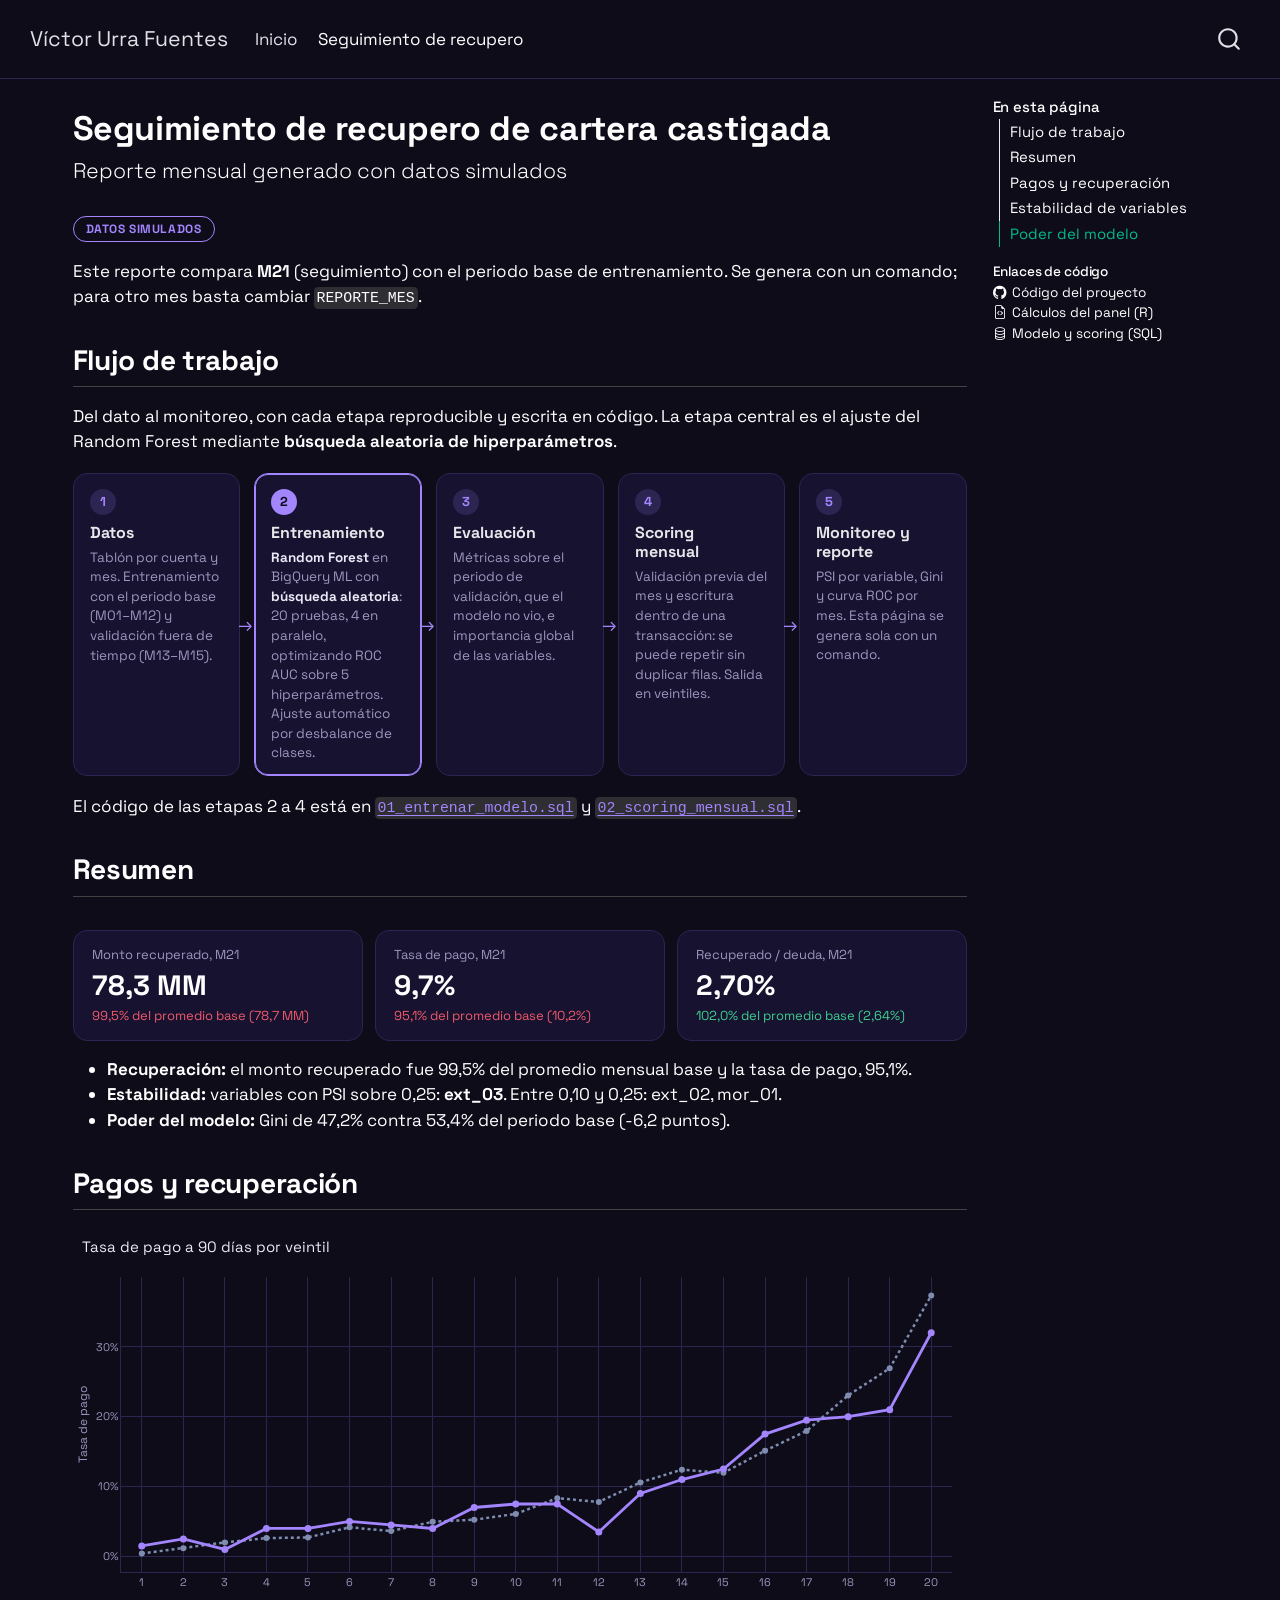
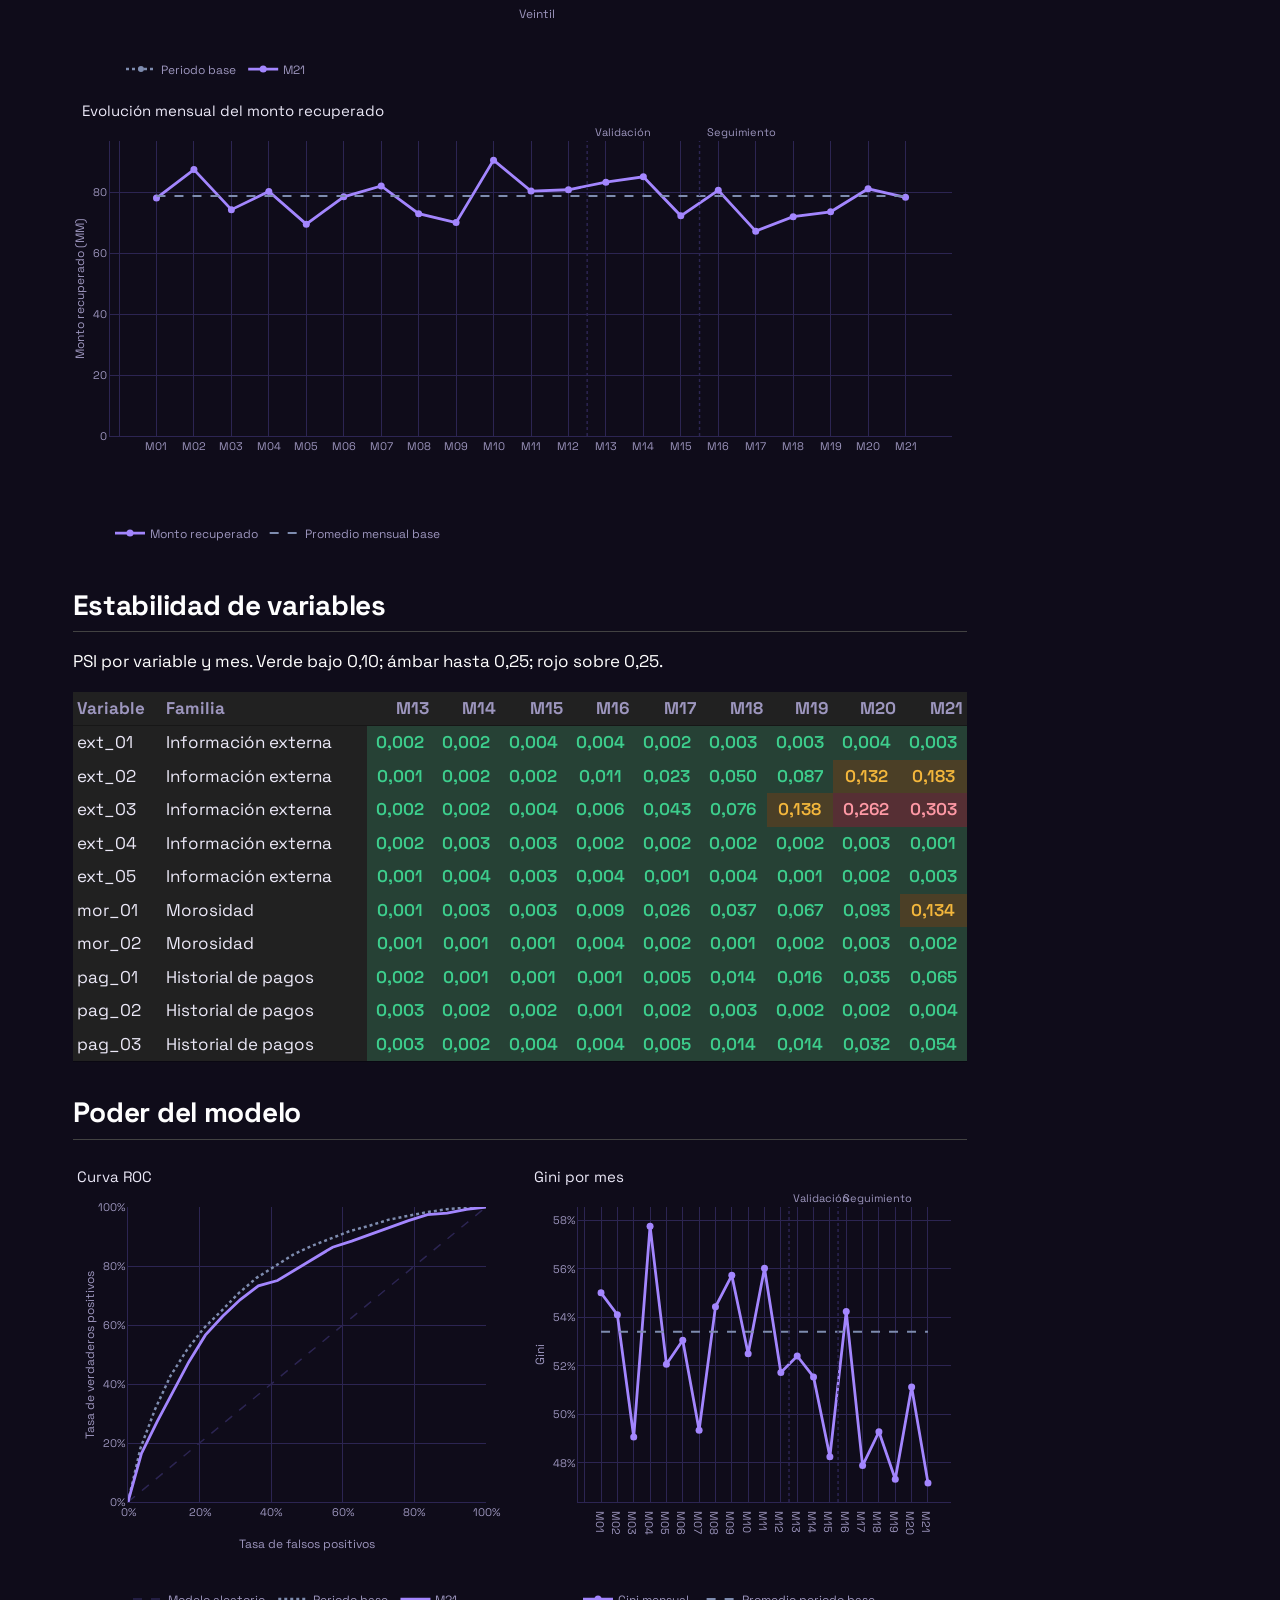
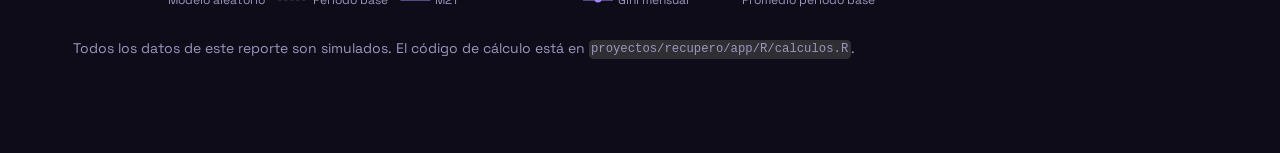
==== commit 12261a19: "Built site for gh-pages" ====
--- a/recupero.html
+++ b/recupero.html
@@ -148,12 +148,13 @@
     <h2 id="toc-title">En esta página</h2>
    
   <ul>
-  <li><a href="#resumen" id="toc-resumen" class="nav-link active" data-scroll-target="#resumen">Resumen</a></li>
+  <li><a href="#flujo-de-trabajo" id="toc-flujo-de-trabajo" class="nav-link active" data-scroll-target="#flujo-de-trabajo">Flujo de trabajo</a></li>
+  <li><a href="#resumen" id="toc-resumen" class="nav-link" data-scroll-target="#resumen">Resumen</a></li>
   <li><a href="#pagos-y-recuperación" id="toc-pagos-y-recuperación" class="nav-link" data-scroll-target="#pagos-y-recuperación">Pagos y recuperación</a></li>
   <li><a href="#estabilidad-de-variables" id="toc-estabilidad-de-variables" class="nav-link" data-scroll-target="#estabilidad-de-variables">Estabilidad de variables</a></li>
   <li><a href="#poder-del-modelo" id="toc-poder-del-modelo" class="nav-link" data-scroll-target="#poder-del-modelo">Poder del modelo</a></li>
   </ul>
-<div class="quarto-code-links"><h2>Enlaces de código</h2><ul><li><a href="https://github.com/victorurrafuentes/portafolio-riesgo/tree/main/proyectos/recupero"><i class="bi bi-github"></i>Código del proyecto</a></li><li><a href="https://github.com/victorurrafuentes/portafolio-riesgo/blob/main/proyectos/recupero/app/R/calculos.R"><i class="bi bi-file-earmark-code"></i>Cálculos del panel (R)</a></li><li><a href="https://github.com/victorurrafuentes/portafolio-riesgo/tree/main/proyectos/recupero/sql"><i class="bi bi-database"></i>Modelo y scoring (SQL)</a></li></ul></div></nav>
+<div class="quarto-code-links"><h2>Enlaces de código</h2><ul><li><a href="https://github.com/victorurrafuentes/portafolio/tree/main/proyectos/recupero"><i class="bi bi-github"></i>Código del proyecto</a></li><li><a href="https://github.com/victorurrafuentes/portafolio/blob/main/proyectos/recupero/app/R/calculos.R"><i class="bi bi-file-earmark-code"></i>Cálculos del panel (R)</a></li><li><a href="https://github.com/victorurrafuentes/portafolio/tree/main/proyectos/recupero/sql"><i class="bi bi-database"></i>Modelo y scoring (SQL)</a></li></ul></div></nav>
     </div>
 <!-- main -->
 <main class="content column-page-left" id="quarto-document-content" tabindex="-1">
@@ -180,6 +181,38 @@
 
 <p><span class="etiqueta">Datos simulados</span></p>
 <p>Este reporte compara <strong>M21</strong> (seguimiento) con el periodo base de entrenamiento. Se genera con un comando; para otro mes basta cambiar <code>REPORTE_MES</code>.</p>
+<section id="flujo-de-trabajo" class="level2">
+<h2 class="anchored" data-anchor-id="flujo-de-trabajo">Flujo de trabajo</h2>
+<p>Del dato al monitoreo, con cada etapa reproducible y escrita en código. La etapa central es el ajuste del Random Forest mediante <strong>búsqueda aleatoria de hiperparámetros</strong>.</p>
+<div class="flujo">
+  <div class="paso">
+    <div class="paso-num">1</div>
+    <h4 class="anchored">Datos</h4>
+    <p>Tablón por cuenta y mes. Entrenamiento con el periodo base (M01–M12) y validación fuera de tiempo (M13–M15).</p>
+  </div>
+  <div class="paso paso-clave">
+    <div class="paso-num">2</div>
+    <h4 class="anchored">Entrenamiento</h4>
+    <p><strong>Random Forest</strong> en BigQuery ML con <strong>búsqueda aleatoria</strong>: 20 pruebas, 4 en paralelo, optimizando ROC AUC sobre 5 hiperparámetros. Ajuste automático por desbalance de clases.</p>
+  </div>
+  <div class="paso">
+    <div class="paso-num">3</div>
+    <h4 class="anchored">Evaluación</h4>
+    <p>Métricas sobre el periodo de validación, que el modelo no vio, e importancia global de las variables.</p>
+  </div>
+  <div class="paso">
+    <div class="paso-num">4</div>
+    <h4 class="anchored">Scoring mensual</h4>
+    <p>Validación previa del mes y escritura dentro de una transacción: se puede repetir sin duplicar filas. Salida en veintiles.</p>
+  </div>
+  <div class="paso">
+    <div class="paso-num">5</div>
+    <h4 class="anchored">Monitoreo y reporte</h4>
+    <p>PSI por variable, Gini y curva ROC por mes. Esta página se genera sola con un comando.</p>
+  </div>
+</div>
+<p>El código de las etapas 2 a 4 está en <a href="https://github.com/victorurrafuentes/portafolio/blob/main/proyectos/recupero/sql/01_entrenar_modelo.sql"><code>01_entrenar_modelo.sql</code></a> y <a href="https://github.com/victorurrafuentes/portafolio/blob/main/proyectos/recupero/sql/02_scoring_mensual.sql"><code>02_scoring_mensual.sql</code></a>.</p>
+</section>
 <section id="resumen" class="level2">
 <h2 class="anchored" data-anchor-id="resumen">Resumen</h2>
 <div class="cell">
@@ -213,14 +246,14 @@
 <h2 class="anchored" data-anchor-id="pagos-y-recuperación">Pagos y recuperación</h2>
 <div class="cell">
 <div class="cell-output-display">
-<div class="plotly html-widget html-fill-item" id="htmlwidget-e7434235bdb325d9a4ca" style="width:100%;height:464px;"></div>
-<script type="application/json" data-for="htmlwidget-e7434235bdb325d9a4ca">{"x":{"visdat":{"2b9c76444d22":["function () ","plotlyVisDat"],"2b9c6223173f":["function () ","data"],"2b9c18c27a24":["function () ","data"]},"cur_data":"2b9c18c27a24","attrs":{"2b9c6223173f":{"alpha_stroke":1,"sizes":[10,100],"spans":[1,20],"x":{},"y":{},"type":"scatter","mode":"lines+markers","name":"Periodo base","line":{"color":"#7f8db0","width":2.5,"dash":"dot"},"marker":{"color":"#7f8db0","size":6},"hovertemplate":"Veintil %{x}<br>Periodo base: %{y:.1%}<extra><\/extra>","inherit":true},"2b9c18c27a24":{"alpha_stroke":1,"sizes":[10,100],"spans":[1,20],"x":{},"y":{},"type":"scatter","mode":"lines+markers","name":"M21","line":{"color":"#a487ff","width":2.7999999999999998},"marker":{"color":"#a487ff","size":7},"hovertemplate":"Veintil %{x}<br>M21: %{y:.1%}<extra><\/extra>","inherit":true}},"layout":{"margin":{"b":40,"l":8,"t":50,"r":16},"title":{"text":"Tasa de pago a 90 días por veintil","x":0.01,"xanchor":"left","font":{"color":"#ece9f8","size":15,"family":"Space Grotesk, system-ui, sans-serif"}},"paper_bgcolor":"rgba(0,0,0,0)","plot_bgcolor":"rgba(0,0,0,0)","font":{"color":"#9e97bf","family":"Space Grotesk, system-ui, sans-serif"},"xaxis":{"domain":[0,1],"automargin":true,"title":{"text":"Veintil","font":{"size":12}},"gridcolor":"#2d2653","zerolinecolor":"#2d2653","linecolor":"#2d2653","tickfont":{"size":11},"dtick":1,"range":[0.5,20.5]},"yaxis":{"domain":[0,1],"automargin":true,"title":{"text":"Tasa de pago","font":{"size":12}},"gridcolor":"#2d2653","zerolinecolor":"#2d2653","linecolor":"#2d2653","tickfont":{"size":11},"tickformat":".0%"},"legend":{"orientation":"h","x":0,"y":-0.28000000000000003,"font":{"size":12}},"hoverlabel":{"bgcolor":"#181331","font":{"color":"#ece9f8"}},"hovermode":"closest","showlegend":true},"source":"A","config":{"modeBarButtonsToAdd":["hoverclosest","hovercompare"],"showSendToCloud":false,"displayModeBar":false},"data":[{"x":[1,2,3,4,5,6,7,8,9,10,11,12,13,14,15,16,17,18,19,20],"y":[0.0041666666666666666,0.011666666666666667,0.02,0.026249999999999999,0.027083333333333334,0.041666666666666664,0.036249999999999998,0.049583333333333333,0.052499999999999998,0.060833333333333336,0.083333333333333329,0.077916666666666662,0.10583333333333333,0.12416666666666666,0.11958333333333333,0.15125,0.17958333333333334,0.23041666666666666,0.26916666666666667,0.37333333333333335],"type":"scatter","mode":"lines+markers","name":"Periodo base","line":{"color":"#7f8db0","width":2.5,"dash":"dot"},"marker":{"color":"#7f8db0","size":6,"line":{"color":"rgba(31,119,180,1)"}},"hovertemplate":["Veintil %{x}<br>Periodo base: %{y:.1%}<extra><\/extra>","Veintil %{x}<br>Periodo base: %{y:.1%}<extra><\/extra>","Veintil %{x}<br>Periodo base: %{y:.1%}<extra><\/extra>","Veintil %{x}<br>Periodo base: %{y:.1%}<extra><\/extra>","Veintil %{x}<br>Periodo base: %{y:.1%}<extra><\/extra>","Veintil %{x}<br>Periodo base: %{y:.1%}<extra><\/extra>","Veintil %{x}<br>Periodo base: %{y:.1%}<extra><\/extra>","Veintil %{x}<br>Periodo base: %{y:.1%}<extra><\/extra>","Veintil %{x}<br>Periodo base: %{y:.1%}<extra><\/extra>","Veintil %{x}<br>Periodo base: %{y:.1%}<extra><\/extra>","Veintil %{x}<br>Periodo base: %{y:.1%}<extra><\/extra>","Veintil %{x}<br>Periodo base: %{y:.1%}<extra><\/extra>","Veintil %{x}<br>Periodo base: %{y:.1%}<extra><\/extra>","Veintil %{x}<br>Periodo base: %{y:.1%}<extra><\/extra>","Veintil %{x}<br>Periodo base: %{y:.1%}<extra><\/extra>","Veintil %{x}<br>Periodo base: %{y:.1%}<extra><\/extra>","Veintil %{x}<br>Periodo base: %{y:.1%}<extra><\/extra>","Veintil %{x}<br>Periodo base: %{y:.1%}<extra><\/extra>","Veintil %{x}<br>Periodo base: %{y:.1%}<extra><\/extra>","Veintil %{x}<br>Periodo base: %{y:.1%}<extra><\/extra>"],"error_y":{"color":"rgba(31,119,180,1)"},"error_x":{"color":"rgba(31,119,180,1)"},"xaxis":"x","yaxis":"y","frame":null},{"x":[1,2,3,4,5,6,7,8,9,10,11,12,13,14,15,16,17,18,19,20],"y":[0.014999999999999999,0.025000000000000001,0.01,0.040000000000000001,0.040000000000000001,0.050000000000000003,0.044999999999999998,0.040000000000000001,0.070000000000000007,0.074999999999999997,0.074999999999999997,0.035000000000000003,0.089999999999999997,0.11,0.125,0.17499999999999999,0.19500000000000001,0.20000000000000001,0.20999999999999999,0.32000000000000001],"type":"scatter","mode":"lines+markers","name":"M21","line":{"color":"#a487ff","width":2.7999999999999998},"marker":{"color":"#a487ff","size":7,"line":{"color":"rgba(255,127,14,1)"}},"hovertemplate":["Veintil %{x}<br>M21: %{y:.1%}<extra><\/extra>","Veintil %{x}<br>M21: %{y:.1%}<extra><\/extra>","Veintil %{x}<br>M21: %{y:.1%}<extra><\/extra>","Veintil %{x}<br>M21: %{y:.1%}<extra><\/extra>","Veintil %{x}<br>M21: %{y:.1%}<extra><\/extra>","Veintil %{x}<br>M21: %{y:.1%}<extra><\/extra>","Veintil %{x}<br>M21: %{y:.1%}<extra><\/extra>","Veintil %{x}<br>M21: %{y:.1%}<extra><\/extra>","Veintil %{x}<br>M21: %{y:.1%}<extra><\/extra>","Veintil %{x}<br>M21: %{y:.1%}<extra><\/extra>","Veintil %{x}<br>M21: %{y:.1%}<extra><\/extra>","Veintil %{x}<br>M21: %{y:.1%}<extra><\/extra>","Veintil %{x}<br>M21: %{y:.1%}<extra><\/extra>","Veintil %{x}<br>M21: %{y:.1%}<extra><\/extra>","Veintil %{x}<br>M21: %{y:.1%}<extra><\/extra>","Veintil %{x}<br>M21: %{y:.1%}<extra><\/extra>","Veintil %{x}<br>M21: %{y:.1%}<extra><\/extra>","Veintil %{x}<br>M21: %{y:.1%}<extra><\/extra>","Veintil %{x}<br>M21: %{y:.1%}<extra><\/extra>","Veintil %{x}<br>M21: %{y:.1%}<extra><\/extra>"],"error_y":{"color":"rgba(255,127,14,1)"},"error_x":{"color":"rgba(255,127,14,1)"},"xaxis":"x","yaxis":"y","frame":null}],"highlight":{"on":"plotly_click","persistent":false,"dynamic":false,"selectize":false,"opacityDim":0.20000000000000001,"selected":{"opacity":1},"debounce":0},"shinyEvents":["plotly_hover","plotly_click","plotly_selected","plotly_relayout","plotly_brushed","plotly_brushing","plotly_clickannotation","plotly_doubleclick","plotly_deselect","plotly_afterplot","plotly_sunburstclick"],"base_url":"https://plot.ly"},"evals":[],"jsHooks":[]}</script>
+<div class="plotly html-widget html-fill-item" id="htmlwidget-bf713c71330e04c44583" style="width:100%;height:464px;"></div>
+<script type="application/json" data-for="htmlwidget-bf713c71330e04c44583">{"x":{"visdat":{"1c94672c5747":["function () ","plotlyVisDat"],"1c9475e46b30":["function () ","data"],"1c947e127a8c":["function () ","data"]},"cur_data":"1c947e127a8c","attrs":{"1c9475e46b30":{"alpha_stroke":1,"sizes":[10,100],"spans":[1,20],"x":{},"y":{},"type":"scatter","mode":"lines+markers","name":"Periodo base","line":{"color":"#7f8db0","width":2.5,"dash":"dot"},"marker":{"color":"#7f8db0","size":6},"hovertemplate":"Veintil %{x}<br>Periodo base: %{y:.1%}<extra><\/extra>","inherit":true},"1c947e127a8c":{"alpha_stroke":1,"sizes":[10,100],"spans":[1,20],"x":{},"y":{},"type":"scatter","mode":"lines+markers","name":"M21","line":{"color":"#a487ff","width":2.7999999999999998},"marker":{"color":"#a487ff","size":7},"hovertemplate":"Veintil %{x}<br>M21: %{y:.1%}<extra><\/extra>","inherit":true}},"layout":{"margin":{"b":40,"l":8,"t":50,"r":16},"title":{"text":"Tasa de pago a 90 días por veintil","x":0.01,"xanchor":"left","font":{"color":"#ece9f8","size":15,"family":"Space Grotesk, system-ui, sans-serif"}},"paper_bgcolor":"rgba(0,0,0,0)","plot_bgcolor":"rgba(0,0,0,0)","font":{"color":"#9e97bf","family":"Space Grotesk, system-ui, sans-serif"},"xaxis":{"domain":[0,1],"automargin":true,"title":{"text":"Veintil","font":{"size":12}},"gridcolor":"#2d2653","zerolinecolor":"#2d2653","linecolor":"#2d2653","tickfont":{"size":11},"dtick":1,"range":[0.5,20.5]},"yaxis":{"domain":[0,1],"automargin":true,"title":{"text":"Tasa de pago","font":{"size":12}},"gridcolor":"#2d2653","zerolinecolor":"#2d2653","linecolor":"#2d2653","tickfont":{"size":11},"tickformat":".0%"},"legend":{"orientation":"h","x":0,"y":-0.28000000000000003,"font":{"size":12}},"hoverlabel":{"bgcolor":"#181331","font":{"color":"#ece9f8"}},"hovermode":"closest","showlegend":true},"source":"A","config":{"modeBarButtonsToAdd":["hoverclosest","hovercompare"],"showSendToCloud":false,"displayModeBar":false},"data":[{"x":[1,2,3,4,5,6,7,8,9,10,11,12,13,14,15,16,17,18,19,20],"y":[0.0041666666666666666,0.011666666666666667,0.02,0.026249999999999999,0.027083333333333334,0.041666666666666664,0.036249999999999998,0.049583333333333333,0.052499999999999998,0.060833333333333336,0.083333333333333329,0.077916666666666662,0.10583333333333333,0.12416666666666666,0.11958333333333333,0.15125,0.17958333333333334,0.23041666666666666,0.26916666666666667,0.37333333333333335],"type":"scatter","mode":"lines+markers","name":"Periodo base","line":{"color":"#7f8db0","width":2.5,"dash":"dot"},"marker":{"color":"#7f8db0","size":6,"line":{"color":"rgba(31,119,180,1)"}},"hovertemplate":["Veintil %{x}<br>Periodo base: %{y:.1%}<extra><\/extra>","Veintil %{x}<br>Periodo base: %{y:.1%}<extra><\/extra>","Veintil %{x}<br>Periodo base: %{y:.1%}<extra><\/extra>","Veintil %{x}<br>Periodo base: %{y:.1%}<extra><\/extra>","Veintil %{x}<br>Periodo base: %{y:.1%}<extra><\/extra>","Veintil %{x}<br>Periodo base: %{y:.1%}<extra><\/extra>","Veintil %{x}<br>Periodo base: %{y:.1%}<extra><\/extra>","Veintil %{x}<br>Periodo base: %{y:.1%}<extra><\/extra>","Veintil %{x}<br>Periodo base: %{y:.1%}<extra><\/extra>","Veintil %{x}<br>Periodo base: %{y:.1%}<extra><\/extra>","Veintil %{x}<br>Periodo base: %{y:.1%}<extra><\/extra>","Veintil %{x}<br>Periodo base: %{y:.1%}<extra><\/extra>","Veintil %{x}<br>Periodo base: %{y:.1%}<extra><\/extra>","Veintil %{x}<br>Periodo base: %{y:.1%}<extra><\/extra>","Veintil %{x}<br>Periodo base: %{y:.1%}<extra><\/extra>","Veintil %{x}<br>Periodo base: %{y:.1%}<extra><\/extra>","Veintil %{x}<br>Periodo base: %{y:.1%}<extra><\/extra>","Veintil %{x}<br>Periodo base: %{y:.1%}<extra><\/extra>","Veintil %{x}<br>Periodo base: %{y:.1%}<extra><\/extra>","Veintil %{x}<br>Periodo base: %{y:.1%}<extra><\/extra>"],"error_y":{"color":"rgba(31,119,180,1)"},"error_x":{"color":"rgba(31,119,180,1)"},"xaxis":"x","yaxis":"y","frame":null},{"x":[1,2,3,4,5,6,7,8,9,10,11,12,13,14,15,16,17,18,19,20],"y":[0.014999999999999999,0.025000000000000001,0.01,0.040000000000000001,0.040000000000000001,0.050000000000000003,0.044999999999999998,0.040000000000000001,0.070000000000000007,0.074999999999999997,0.074999999999999997,0.035000000000000003,0.089999999999999997,0.11,0.125,0.17499999999999999,0.19500000000000001,0.20000000000000001,0.20999999999999999,0.32000000000000001],"type":"scatter","mode":"lines+markers","name":"M21","line":{"color":"#a487ff","width":2.7999999999999998},"marker":{"color":"#a487ff","size":7,"line":{"color":"rgba(255,127,14,1)"}},"hovertemplate":["Veintil %{x}<br>M21: %{y:.1%}<extra><\/extra>","Veintil %{x}<br>M21: %{y:.1%}<extra><\/extra>","Veintil %{x}<br>M21: %{y:.1%}<extra><\/extra>","Veintil %{x}<br>M21: %{y:.1%}<extra><\/extra>","Veintil %{x}<br>M21: %{y:.1%}<extra><\/extra>","Veintil %{x}<br>M21: %{y:.1%}<extra><\/extra>","Veintil %{x}<br>M21: %{y:.1%}<extra><\/extra>","Veintil %{x}<br>M21: %{y:.1%}<extra><\/extra>","Veintil %{x}<br>M21: %{y:.1%}<extra><\/extra>","Veintil %{x}<br>M21: %{y:.1%}<extra><\/extra>","Veintil %{x}<br>M21: %{y:.1%}<extra><\/extra>","Veintil %{x}<br>M21: %{y:.1%}<extra><\/extra>","Veintil %{x}<br>M21: %{y:.1%}<extra><\/extra>","Veintil %{x}<br>M21: %{y:.1%}<extra><\/extra>","Veintil %{x}<br>M21: %{y:.1%}<extra><\/extra>","Veintil %{x}<br>M21: %{y:.1%}<extra><\/extra>","Veintil %{x}<br>M21: %{y:.1%}<extra><\/extra>","Veintil %{x}<br>M21: %{y:.1%}<extra><\/extra>","Veintil %{x}<br>M21: %{y:.1%}<extra><\/extra>","Veintil %{x}<br>M21: %{y:.1%}<extra><\/extra>"],"error_y":{"color":"rgba(255,127,14,1)"},"error_x":{"color":"rgba(255,127,14,1)"},"xaxis":"x","yaxis":"y","frame":null}],"highlight":{"on":"plotly_click","persistent":false,"dynamic":false,"selectize":false,"opacityDim":0.20000000000000001,"selected":{"opacity":1},"debounce":0},"shinyEvents":["plotly_hover","plotly_click","plotly_selected","plotly_relayout","plotly_brushed","plotly_brushing","plotly_clickannotation","plotly_doubleclick","plotly_deselect","plotly_afterplot","plotly_sunburstclick"],"base_url":"https://plot.ly"},"evals":[],"jsHooks":[]}</script>
 </div>
 </div>
 <div class="cell">
 <div class="cell-output-display">
-<div class="plotly html-widget html-fill-item" id="htmlwidget-47bc1660271e9280119c" style="width:100%;height:464px;"></div>
-<script type="application/json" data-for="htmlwidget-47bc1660271e9280119c">{"x":{"visdat":{"2b9c251d10ed":["function () ","plotlyVisDat"]},"cur_data":"2b9c251d10ed","attrs":{"2b9c251d10ed":{"x":{},"y":{},"mode":"lines+markers","line":{"color":"#a487ff","width":2.7999999999999998},"marker":{"color":"#a487ff","size":7},"text":{},"hovertemplate":"%{text}: %{y:.1f} MM<extra><\/extra>","name":"Monto recuperado","alpha_stroke":1,"sizes":[10,100],"spans":[1,20],"type":"scatter"},"2b9c251d10ed.1":{"x":[1,21],"y":[78.67412625,78.67412625],"type":"scatter","mode":"lines","name":"Promedio mensual base","line":{"color":"#7f8db0","width":2,"dash":"dash"},"hovertemplate":"Promedio base: %{y:.1f} MM<extra><\/extra>","inherit":false}},"layout":{"margin":{"b":40,"l":8,"t":50,"r":16},"title":{"text":"Evolución mensual del monto recuperado","x":0.01,"xanchor":"left","font":{"color":"#ece9f8","size":15,"family":"Space Grotesk, system-ui, sans-serif"}},"paper_bgcolor":"rgba(0,0,0,0)","plot_bgcolor":"rgba(0,0,0,0)","font":{"color":"#9e97bf","family":"Space Grotesk, system-ui, sans-serif"},"xaxis":{"domain":[0,1],"automargin":true,"title":{"text":[],"font":{"size":12}},"gridcolor":"#2d2653","zerolinecolor":"#2d2653","linecolor":"#2d2653","tickfont":{"size":11},"tickmode":"array","tickvals":[1,2,3,4,5,6,7,8,9,10,11,12,13,14,15,16,17,18,19,20,21],"ticktext":["M01","M02","M03","M04","M05","M06","M07","M08","M09","M10","M11","M12","M13","M14","M15","M16","M17","M18","M19","M20","M21"]},"yaxis":{"domain":[0,1],"automargin":true,"title":{"text":"Monto recuperado (MM)","font":{"size":12}},"gridcolor":"#2d2653","zerolinecolor":"#2d2653","linecolor":"#2d2653","tickfont":{"size":11},"rangemode":"tozero"},"legend":{"orientation":"h","x":0,"y":-0.28000000000000003,"font":{"size":12}},"hoverlabel":{"bgcolor":"#181331","font":{"color":"#ece9f8"}},"shapes":[{"type":"line","x0":12.5,"x1":12.5,"y0":0,"y1":1,"yref":"paper","line":{"color":"#2d2653","width":1.5,"dash":"dot"}},{"type":"line","x0":15.5,"x1":15.5,"y0":0,"y1":1,"yref":"paper","line":{"color":"#2d2653","width":1.5,"dash":"dot"}}],"annotations":[{"x":12.65,"y":1,"yref":"paper","text":"Validación","showarrow":false,"xanchor":"left","yanchor":"bottom","font":{"size":11,"color":"#9e97bf"}},{"x":15.65,"y":1,"yref":"paper","text":"Seguimiento","showarrow":false,"xanchor":"left","yanchor":"bottom","font":{"size":11,"color":"#9e97bf"}}],"hovermode":"closest","showlegend":true},"source":"A","config":{"modeBarButtonsToAdd":["hoverclosest","hovercompare"],"showSendToCloud":false,"displayModeBar":false},"data":[{"x":[1,2,3,4,5,6,7,8,9,10,11,12,13,14,15,16,17,18,19,20,21],"y":[78.018659999999997,87.374402000000003,74.219258999999994,80.19323,69.461646999999999,78.413668999999999,82.001424,72.915000000000006,69.973930999999993,90.458132000000006,80.318938000000003,80.741223000000005,83.238237999999996,84.993448000000001,72.191500000000005,80.543937,67.175289000000006,71.923580999999999,73.508641999999995,81.054670999999999,78.278630000000007],"mode":"lines+markers","line":{"color":"#a487ff","width":2.7999999999999998},"marker":{"color":"#a487ff","size":7,"line":{"color":"rgba(31,119,180,1)"}},"text":["M01","M02","M03","M04","M05","M06","M07","M08","M09","M10","M11","M12","M13","M14","M15","M16","M17","M18","M19","M20","M21"],"hovertemplate":["%{text}: %{y:.1f} MM<extra><\/extra>","%{text}: %{y:.1f} MM<extra><\/extra>","%{text}: %{y:.1f} MM<extra><\/extra>","%{text}: %{y:.1f} MM<extra><\/extra>","%{text}: %{y:.1f} MM<extra><\/extra>","%{text}: %{y:.1f} MM<extra><\/extra>","%{text}: %{y:.1f} MM<extra><\/extra>","%{text}: %{y:.1f} MM<extra><\/extra>","%{text}: %{y:.1f} MM<extra><\/extra>","%{text}: %{y:.1f} MM<extra><\/extra>","%{text}: %{y:.1f} MM<extra><\/extra>","%{text}: %{y:.1f} MM<extra><\/extra>","%{text}: %{y:.1f} MM<extra><\/extra>","%{text}: %{y:.1f} MM<extra><\/extra>","%{text}: %{y:.1f} MM<extra><\/extra>","%{text}: %{y:.1f} MM<extra><\/extra>","%{text}: %{y:.1f} MM<extra><\/extra>","%{text}: %{y:.1f} MM<extra><\/extra>","%{text}: %{y:.1f} MM<extra><\/extra>","%{text}: %{y:.1f} MM<extra><\/extra>","%{text}: %{y:.1f} MM<extra><\/extra>"],"name":"Monto recuperado","type":"scatter","error_y":{"color":"rgba(31,119,180,1)"},"error_x":{"color":"rgba(31,119,180,1)"},"xaxis":"x","yaxis":"y","frame":null},{"x":[1,21],"y":[78.67412625,78.67412625],"type":"scatter","mode":"lines","name":"Promedio mensual base","line":{"color":"#7f8db0","width":2,"dash":"dash"},"hovertemplate":["Promedio base: %{y:.1f} MM<extra><\/extra>","Promedio base: %{y:.1f} MM<extra><\/extra>"],"marker":{"color":"rgba(255,127,14,1)","line":{"color":"rgba(255,127,14,1)"}},"error_y":{"color":"rgba(255,127,14,1)"},"error_x":{"color":"rgba(255,127,14,1)"},"xaxis":"x","yaxis":"y","frame":null}],"highlight":{"on":"plotly_click","persistent":false,"dynamic":false,"selectize":false,"opacityDim":0.20000000000000001,"selected":{"opacity":1},"debounce":0},"shinyEvents":["plotly_hover","plotly_click","plotly_selected","plotly_relayout","plotly_brushed","plotly_brushing","plotly_clickannotation","plotly_doubleclick","plotly_deselect","plotly_afterplot","plotly_sunburstclick"],"base_url":"https://plot.ly"},"evals":[],"jsHooks":[]}</script>
+<div class="plotly html-widget html-fill-item" id="htmlwidget-fc354744a886831f256b" style="width:100%;height:464px;"></div>
+<script type="application/json" data-for="htmlwidget-fc354744a886831f256b">{"x":{"visdat":{"1c9450c8313c":["function () ","plotlyVisDat"]},"cur_data":"1c9450c8313c","attrs":{"1c9450c8313c":{"x":{},"y":{},"mode":"lines+markers","line":{"color":"#a487ff","width":2.7999999999999998},"marker":{"color":"#a487ff","size":7},"text":{},"hovertemplate":"%{text}: %{y:.1f} MM<extra><\/extra>","name":"Monto recuperado","alpha_stroke":1,"sizes":[10,100],"spans":[1,20],"type":"scatter"},"1c9450c8313c.1":{"x":[1,21],"y":[78.67412625,78.67412625],"type":"scatter","mode":"lines","name":"Promedio mensual base","line":{"color":"#7f8db0","width":2,"dash":"dash"},"hovertemplate":"Promedio base: %{y:.1f} MM<extra><\/extra>","inherit":false}},"layout":{"margin":{"b":40,"l":8,"t":50,"r":16},"title":{"text":"Evolución mensual del monto recuperado","x":0.01,"xanchor":"left","font":{"color":"#ece9f8","size":15,"family":"Space Grotesk, system-ui, sans-serif"}},"paper_bgcolor":"rgba(0,0,0,0)","plot_bgcolor":"rgba(0,0,0,0)","font":{"color":"#9e97bf","family":"Space Grotesk, system-ui, sans-serif"},"xaxis":{"domain":[0,1],"automargin":true,"title":{"text":[],"font":{"size":12}},"gridcolor":"#2d2653","zerolinecolor":"#2d2653","linecolor":"#2d2653","tickfont":{"size":11},"tickmode":"array","tickvals":[1,2,3,4,5,6,7,8,9,10,11,12,13,14,15,16,17,18,19,20,21],"ticktext":["M01","M02","M03","M04","M05","M06","M07","M08","M09","M10","M11","M12","M13","M14","M15","M16","M17","M18","M19","M20","M21"]},"yaxis":{"domain":[0,1],"automargin":true,"title":{"text":"Monto recuperado (MM)","font":{"size":12}},"gridcolor":"#2d2653","zerolinecolor":"#2d2653","linecolor":"#2d2653","tickfont":{"size":11},"rangemode":"tozero"},"legend":{"orientation":"h","x":0,"y":-0.28000000000000003,"font":{"size":12}},"hoverlabel":{"bgcolor":"#181331","font":{"color":"#ece9f8"}},"shapes":[{"type":"line","x0":12.5,"x1":12.5,"y0":0,"y1":1,"yref":"paper","line":{"color":"#2d2653","width":1.5,"dash":"dot"}},{"type":"line","x0":15.5,"x1":15.5,"y0":0,"y1":1,"yref":"paper","line":{"color":"#2d2653","width":1.5,"dash":"dot"}}],"annotations":[{"x":12.65,"y":1,"yref":"paper","text":"Validación","showarrow":false,"xanchor":"left","yanchor":"bottom","font":{"size":11,"color":"#9e97bf"}},{"x":15.65,"y":1,"yref":"paper","text":"Seguimiento","showarrow":false,"xanchor":"left","yanchor":"bottom","font":{"size":11,"color":"#9e97bf"}}],"hovermode":"closest","showlegend":true},"source":"A","config":{"modeBarButtonsToAdd":["hoverclosest","hovercompare"],"showSendToCloud":false,"displayModeBar":false},"data":[{"x":[1,2,3,4,5,6,7,8,9,10,11,12,13,14,15,16,17,18,19,20,21],"y":[78.018659999999997,87.374402000000003,74.219258999999994,80.19323,69.461646999999999,78.413668999999999,82.001424,72.915000000000006,69.973930999999993,90.458132000000006,80.318938000000003,80.741223000000005,83.238237999999996,84.993448000000001,72.191500000000005,80.543937,67.175289000000006,71.923580999999999,73.508641999999995,81.054670999999999,78.278630000000007],"mode":"lines+markers","line":{"color":"#a487ff","width":2.7999999999999998},"marker":{"color":"#a487ff","size":7,"line":{"color":"rgba(31,119,180,1)"}},"text":["M01","M02","M03","M04","M05","M06","M07","M08","M09","M10","M11","M12","M13","M14","M15","M16","M17","M18","M19","M20","M21"],"hovertemplate":["%{text}: %{y:.1f} MM<extra><\/extra>","%{text}: %{y:.1f} MM<extra><\/extra>","%{text}: %{y:.1f} MM<extra><\/extra>","%{text}: %{y:.1f} MM<extra><\/extra>","%{text}: %{y:.1f} MM<extra><\/extra>","%{text}: %{y:.1f} MM<extra><\/extra>","%{text}: %{y:.1f} MM<extra><\/extra>","%{text}: %{y:.1f} MM<extra><\/extra>","%{text}: %{y:.1f} MM<extra><\/extra>","%{text}: %{y:.1f} MM<extra><\/extra>","%{text}: %{y:.1f} MM<extra><\/extra>","%{text}: %{y:.1f} MM<extra><\/extra>","%{text}: %{y:.1f} MM<extra><\/extra>","%{text}: %{y:.1f} MM<extra><\/extra>","%{text}: %{y:.1f} MM<extra><\/extra>","%{text}: %{y:.1f} MM<extra><\/extra>","%{text}: %{y:.1f} MM<extra><\/extra>","%{text}: %{y:.1f} MM<extra><\/extra>","%{text}: %{y:.1f} MM<extra><\/extra>","%{text}: %{y:.1f} MM<extra><\/extra>","%{text}: %{y:.1f} MM<extra><\/extra>"],"name":"Monto recuperado","type":"scatter","error_y":{"color":"rgba(31,119,180,1)"},"error_x":{"color":"rgba(31,119,180,1)"},"xaxis":"x","yaxis":"y","frame":null},{"x":[1,21],"y":[78.67412625,78.67412625],"type":"scatter","mode":"lines","name":"Promedio mensual base","line":{"color":"#7f8db0","width":2,"dash":"dash"},"hovertemplate":["Promedio base: %{y:.1f} MM<extra><\/extra>","Promedio base: %{y:.1f} MM<extra><\/extra>"],"marker":{"color":"rgba(255,127,14,1)","line":{"color":"rgba(255,127,14,1)"}},"error_y":{"color":"rgba(255,127,14,1)"},"error_x":{"color":"rgba(255,127,14,1)"},"xaxis":"x","yaxis":"y","frame":null}],"highlight":{"on":"plotly_click","persistent":false,"dynamic":false,"selectize":false,"opacityDim":0.20000000000000001,"selected":{"opacity":1},"debounce":0},"shinyEvents":["plotly_hover","plotly_click","plotly_selected","plotly_relayout","plotly_brushed","plotly_brushing","plotly_clickannotation","plotly_doubleclick","plotly_deselect","plotly_afterplot","plotly_sunburstclick"],"base_url":"https://plot.ly"},"evals":[],"jsHooks":[]}</script>
 </div>
 </div>
 </section>
@@ -229,8 +262,8 @@
 <p>PSI por variable y mes. Verde bajo 0,10; ámbar hasta 0,25; rojo sobre 0,25.</p>
 <div class="cell">
 <div class="cell-output-display">
-<div class="datatables html-widget html-fill-item" id="htmlwidget-9b5fed93d3f3936011b5" style="width:100%;height:auto;"></div>
-<script type="application/json" data-for="htmlwidget-9b5fed93d3f3936011b5">{"x":{"filter":"none","vertical":false,"data":[["ext_01","ext_02","ext_03","ext_04","ext_05","mor_01","mor_02","pag_01","pag_02","pag_03"],["Información externa","Información externa","Información externa","Información externa","Información externa","Morosidad","Morosidad","Historial de pagos","Historial de pagos","Historial de pagos"],[0.001893447868629334,0.001428855201712071,0.00198666033664997,0.00215946505763491,0.001412050387648864,0.00119672252862375,0.001356982454358559,0.002044152820661717,0.00287902663579911,0.002906710026574746],[0.001797490238831156,0.001638303875677123,0.002327605968516809,0.002835745424827256,0.004191564006781655,0.00295160449640863,0.0009600695793566068,0.0005921696410744876,0.001537914099537313,0.001812656021862517],[0.003686591141842997,0.001956123163481418,0.004005475170829246,0.00304013702213342,0.002684889447692991,0.002933407667324917,0.001008694925148063,0.0007255602950920438,0.001558511981541287,0.003888207041112945],[0.004234919497132669,0.01051929677620435,0.005516096888601729,0.002246550812320935,0.004091333269506611,0.008613389066865824,0.003560145282573073,0.001464387111833677,0.0006323188818517262,0.004037416031899683],[0.002162368601393137,0.02283636971998856,0.04327036951516083,0.002454654309982984,0.0009550863664108224,0.02623881077192854,0.001996775443074816,0.004686158713841223,0.001853839054831114,0.00495868060156509],[0.002582841981784538,0.0499773519646698,0.07555145015484639,0.00187076188065234,0.003847392668125857,0.03689592011940766,0.001389216576459913,0.01433309187584253,0.002543357789590198,0.01407289754042212],[0.002850951722213414,0.08709511695771929,0.1382000714252073,0.002144757266718256,0.001016346634385303,0.06681070732579109,0.001987730493413195,0.01638704568490755,0.0018474496016421,0.01440526456299265],[0.004202716034268428,0.1318933443642166,0.2617045786746865,0.003215857903988992,0.002200486777110743,0.09349220248317353,0.003377837005713431,0.03534100832495346,0.00222087352807666,0.03222172310696841],[0.003380692017413734,0.1829369714369636,0.3027386669363818,0.00116210135529548,0.003269642265795341,0.1337590898584534,0.001523892959602273,0.06483316109076057,0.003695166088050901,0.0538192162767788]],"container":"<table class=\"compact\">\n  <thead>\n    <tr>\n      <th>Variable<\/th>\n      <th>Familia<\/th>\n      <th>M13<\/th>\n      <th>M14<\/th>\n      <th>M15<\/th>\n      <th>M16<\/th>\n      <th>M17<\/th>\n      <th>M18<\/th>\n      <th>M19<\/th>\n      <th>M20<\/th>\n      <th>M21<\/th>\n    <\/tr>\n  <\/thead>\n<\/table>","options":{"dom":"t","paging":false,"ordering":false,"scrollX":true,"columnDefs":[{"targets":2,"render":"function(data, type, row, meta) {\n    return type !== 'display' ? data : DTWidget.formatRound(data, 3, 3, \",\", \",\", null);\n  }"},{"targets":3,"render":"function(data, type, row, meta) {\n    return type !== 'display' ? data : DTWidget.formatRound(data, 3, 3, \",\", \",\", null);\n  }"},{"targets":4,"render":"function(data, type, row, meta) {\n    return type !== 'display' ? data : DTWidget.formatRound(data, 3, 3, \",\", \",\", null);\n  }"},{"targets":5,"render":"function(data, type, row, meta) {\n    return type !== 'display' ? data : DTWidget.formatRound(data, 3, 3, \",\", \",\", null);\n  }"},{"targets":6,"render":"function(data, type, row, meta) {\n    return type !== 'display' ? data : DTWidget.formatRound(data, 3, 3, \",\", \",\", null);\n  }"},{"targets":7,"render":"function(data, type, row, meta) {\n    return type !== 'display' ? data : DTWidget.formatRound(data, 3, 3, \",\", \",\", null);\n  }"},{"targets":8,"render":"function(data, type, row, meta) {\n    return type !== 'display' ? data : DTWidget.formatRound(data, 3, 3, \",\", \",\", null);\n  }"},{"targets":9,"render":"function(data, type, row, meta) {\n    return type !== 'display' ? data : DTWidget.formatRound(data, 3, 3, \",\", \",\", null);\n  }"},{"targets":10,"render":"function(data, type, row, meta) {\n    return type !== 'display' ? data : DTWidget.formatRound(data, 3, 3, \",\", \",\", null);\n  }"},{"className":"dt-right","targets":[2,3,4,5,6,7,8,9,10]},{"name":"Variable","targets":0},{"name":"Familia","targets":1},{"name":"M13","targets":2},{"name":"M14","targets":3},{"name":"M15","targets":4},{"name":"M16","targets":5},{"name":"M17","targets":6},{"name":"M18","targets":7},{"name":"M19","targets":8},{"name":"M20","targets":9},{"name":"M21","targets":10}],"order":[],"autoWidth":false,"orderClasses":false,"rowCallback":"function(row, data, displayNum, displayIndex, dataIndex) {\nvar value=data[2]; $(this.api().cell(row, 2).node()).css({'font-weight':'600','color':isNaN(parseFloat(value)) ? '' : value <= 0.1 ? \"#3ecf8e\" : value <= 0.25 ? \"#f5b83d\" : \"#ff9aa6\",'background-color':isNaN(parseFloat(value)) ? '' : value <= 0.1 ? \"rgba(62,207,142,.18)\" : value <= 0.25 ? \"rgba(245,184,61,.20)\" : \"rgba(239,91,107,.26)\",'text-align':'center'});\nvar value=data[3]; $(this.api().cell(row, 3).node()).css({'font-weight':'600','color':isNaN(parseFloat(value)) ? '' : value <= 0.1 ? \"#3ecf8e\" : value <= 0.25 ? \"#f5b83d\" : \"#ff9aa6\",'background-color':isNaN(parseFloat(value)) ? '' : value <= 0.1 ? \"rgba(62,207,142,.18)\" : value <= 0.25 ? \"rgba(245,184,61,.20)\" : \"rgba(239,91,107,.26)\",'text-align':'center'});\nvar value=data[4]; $(this.api().cell(row, 4).node()).css({'font-weight':'600','color':isNaN(parseFloat(value)) ? '' : value <= 0.1 ? \"#3ecf8e\" : value <= 0.25 ? \"#f5b83d\" : \"#ff9aa6\",'background-color':isNaN(parseFloat(value)) ? '' : value <= 0.1 ? \"rgba(62,207,142,.18)\" : value <= 0.25 ? \"rgba(245,184,61,.20)\" : \"rgba(239,91,107,.26)\",'text-align':'center'});\nvar value=data[5]; $(this.api().cell(row, 5).node()).css({'font-weight':'600','color':isNaN(parseFloat(value)) ? '' : value <= 0.1 ? \"#3ecf8e\" : value <= 0.25 ? \"#f5b83d\" : \"#ff9aa6\",'background-color':isNaN(parseFloat(value)) ? '' : value <= 0.1 ? \"rgba(62,207,142,.18)\" : value <= 0.25 ? \"rgba(245,184,61,.20)\" : \"rgba(239,91,107,.26)\",'text-align':'center'});\nvar value=data[6]; $(this.api().cell(row, 6).node()).css({'font-weight':'600','color':isNaN(parseFloat(value)) ? '' : value <= 0.1 ? \"#3ecf8e\" : value <= 0.25 ? \"#f5b83d\" : \"#ff9aa6\",'background-color':isNaN(parseFloat(value)) ? '' : value <= 0.1 ? \"rgba(62,207,142,.18)\" : value <= 0.25 ? \"rgba(245,184,61,.20)\" : \"rgba(239,91,107,.26)\",'text-align':'center'});\nvar value=data[7]; $(this.api().cell(row, 7).node()).css({'font-weight':'600','color':isNaN(parseFloat(value)) ? '' : value <= 0.1 ? \"#3ecf8e\" : value <= 0.25 ? \"#f5b83d\" : \"#ff9aa6\",'background-color':isNaN(parseFloat(value)) ? '' : value <= 0.1 ? \"rgba(62,207,142,.18)\" : value <= 0.25 ? \"rgba(245,184,61,.20)\" : \"rgba(239,91,107,.26)\",'text-align':'center'});\nvar value=data[8]; $(this.api().cell(row, 8).node()).css({'font-weight':'600','color':isNaN(parseFloat(value)) ? '' : value <= 0.1 ? \"#3ecf8e\" : value <= 0.25 ? \"#f5b83d\" : \"#ff9aa6\",'background-color':isNaN(parseFloat(value)) ? '' : value <= 0.1 ? \"rgba(62,207,142,.18)\" : value <= 0.25 ? \"rgba(245,184,61,.20)\" : \"rgba(239,91,107,.26)\",'text-align':'center'});\nvar value=data[9]; $(this.api().cell(row, 9).node()).css({'font-weight':'600','color':isNaN(parseFloat(value)) ? '' : value <= 0.1 ? \"#3ecf8e\" : value <= 0.25 ? \"#f5b83d\" : \"#ff9aa6\",'background-color':isNaN(parseFloat(value)) ? '' : value <= 0.1 ? \"rgba(62,207,142,.18)\" : value <= 0.25 ? \"rgba(245,184,61,.20)\" : \"rgba(239,91,107,.26)\",'text-align':'center'});\nvar value=data[10]; $(this.api().cell(row, 10).node()).css({'font-weight':'600','color':isNaN(parseFloat(value)) ? '' : value <= 0.1 ? \"#3ecf8e\" : value <= 0.25 ? \"#f5b83d\" : \"#ff9aa6\",'background-color':isNaN(parseFloat(value)) ? '' : value <= 0.1 ? \"rgba(62,207,142,.18)\" : value <= 0.25 ? \"rgba(245,184,61,.20)\" : \"rgba(239,91,107,.26)\",'text-align':'center'});\n}"}},"evals":["options.columnDefs.0.render","options.columnDefs.1.render","options.columnDefs.2.render","options.columnDefs.3.render","options.columnDefs.4.render","options.columnDefs.5.render","options.columnDefs.6.render","options.columnDefs.7.render","options.columnDefs.8.render","options.rowCallback"],"jsHooks":[]}</script>
+<div class="datatables html-widget html-fill-item" id="htmlwidget-345b445b65c666210ff3" style="width:100%;height:auto;"></div>
+<script type="application/json" data-for="htmlwidget-345b445b65c666210ff3">{"x":{"filter":"none","vertical":false,"data":[["ext_01","ext_02","ext_03","ext_04","ext_05","mor_01","mor_02","pag_01","pag_02","pag_03"],["Información externa","Información externa","Información externa","Información externa","Información externa","Morosidad","Morosidad","Historial de pagos","Historial de pagos","Historial de pagos"],[0.001893447868629334,0.001428855201712071,0.00198666033664997,0.00215946505763491,0.001412050387648864,0.00119672252862375,0.001356982454358559,0.002044152820661717,0.00287902663579911,0.002906710026574746],[0.001797490238831156,0.001638303875677123,0.002327605968516809,0.002835745424827256,0.004191564006781655,0.00295160449640863,0.0009600695793566068,0.0005921696410744876,0.001537914099537313,0.001812656021862517],[0.003686591141842997,0.001956123163481418,0.004005475170829246,0.00304013702213342,0.002684889447692991,0.002933407667324917,0.001008694925148063,0.0007255602950920438,0.001558511981541287,0.003888207041112945],[0.004234919497132669,0.01051929677620435,0.005516096888601729,0.002246550812320935,0.004091333269506611,0.008613389066865824,0.003560145282573073,0.001464387111833677,0.0006323188818517262,0.004037416031899683],[0.002162368601393137,0.02283636971998856,0.04327036951516083,0.002454654309982984,0.0009550863664108224,0.02623881077192854,0.001996775443074816,0.004686158713841223,0.001853839054831114,0.00495868060156509],[0.002582841981784538,0.0499773519646698,0.07555145015484639,0.00187076188065234,0.003847392668125857,0.03689592011940766,0.001389216576459913,0.01433309187584253,0.002543357789590198,0.01407289754042212],[0.002850951722213414,0.08709511695771929,0.1382000714252073,0.002144757266718256,0.001016346634385303,0.06681070732579109,0.001987730493413195,0.01638704568490755,0.0018474496016421,0.01440526456299265],[0.004202716034268428,0.1318933443642166,0.2617045786746865,0.003215857903988992,0.002200486777110743,0.09349220248317353,0.003377837005713431,0.03534100832495346,0.00222087352807666,0.03222172310696841],[0.003380692017413734,0.1829369714369636,0.3027386669363818,0.00116210135529548,0.003269642265795341,0.1337590898584534,0.001523892959602273,0.06483316109076057,0.003695166088050901,0.0538192162767788]],"container":"<table class=\"compact\">\n  <thead>\n    <tr>\n      <th>Variable<\/th>\n      <th>Familia<\/th>\n      <th>M13<\/th>\n      <th>M14<\/th>\n      <th>M15<\/th>\n      <th>M16<\/th>\n      <th>M17<\/th>\n      <th>M18<\/th>\n      <th>M19<\/th>\n      <th>M20<\/th>\n      <th>M21<\/th>\n    <\/tr>\n  <\/thead>\n<\/table>","options":{"dom":"t","paging":false,"ordering":false,"scrollX":true,"columnDefs":[{"targets":2,"render":"function(data, type, row, meta) {\n    return type !== 'display' ? data : DTWidget.formatRound(data, 3, 3, \",\", \",\", null);\n  }"},{"targets":3,"render":"function(data, type, row, meta) {\n    return type !== 'display' ? data : DTWidget.formatRound(data, 3, 3, \",\", \",\", null);\n  }"},{"targets":4,"render":"function(data, type, row, meta) {\n    return type !== 'display' ? data : DTWidget.formatRound(data, 3, 3, \",\", \",\", null);\n  }"},{"targets":5,"render":"function(data, type, row, meta) {\n    return type !== 'display' ? data : DTWidget.formatRound(data, 3, 3, \",\", \",\", null);\n  }"},{"targets":6,"render":"function(data, type, row, meta) {\n    return type !== 'display' ? data : DTWidget.formatRound(data, 3, 3, \",\", \",\", null);\n  }"},{"targets":7,"render":"function(data, type, row, meta) {\n    return type !== 'display' ? data : DTWidget.formatRound(data, 3, 3, \",\", \",\", null);\n  }"},{"targets":8,"render":"function(data, type, row, meta) {\n    return type !== 'display' ? data : DTWidget.formatRound(data, 3, 3, \",\", \",\", null);\n  }"},{"targets":9,"render":"function(data, type, row, meta) {\n    return type !== 'display' ? data : DTWidget.formatRound(data, 3, 3, \",\", \",\", null);\n  }"},{"targets":10,"render":"function(data, type, row, meta) {\n    return type !== 'display' ? data : DTWidget.formatRound(data, 3, 3, \",\", \",\", null);\n  }"},{"className":"dt-right","targets":[2,3,4,5,6,7,8,9,10]},{"name":"Variable","targets":0},{"name":"Familia","targets":1},{"name":"M13","targets":2},{"name":"M14","targets":3},{"name":"M15","targets":4},{"name":"M16","targets":5},{"name":"M17","targets":6},{"name":"M18","targets":7},{"name":"M19","targets":8},{"name":"M20","targets":9},{"name":"M21","targets":10}],"order":[],"autoWidth":false,"orderClasses":false,"rowCallback":"function(row, data, displayNum, displayIndex, dataIndex) {\nvar value=data[2]; $(this.api().cell(row, 2).node()).css({'font-weight':'600','color':isNaN(parseFloat(value)) ? '' : value <= 0.1 ? \"#3ecf8e\" : value <= 0.25 ? \"#f5b83d\" : \"#ff9aa6\",'background-color':isNaN(parseFloat(value)) ? '' : value <= 0.1 ? \"rgba(62,207,142,.18)\" : value <= 0.25 ? \"rgba(245,184,61,.20)\" : \"rgba(239,91,107,.26)\",'text-align':'center'});\nvar value=data[3]; $(this.api().cell(row, 3).node()).css({'font-weight':'600','color':isNaN(parseFloat(value)) ? '' : value <= 0.1 ? \"#3ecf8e\" : value <= 0.25 ? \"#f5b83d\" : \"#ff9aa6\",'background-color':isNaN(parseFloat(value)) ? '' : value <= 0.1 ? \"rgba(62,207,142,.18)\" : value <= 0.25 ? \"rgba(245,184,61,.20)\" : \"rgba(239,91,107,.26)\",'text-align':'center'});\nvar value=data[4]; $(this.api().cell(row, 4).node()).css({'font-weight':'600','color':isNaN(parseFloat(value)) ? '' : value <= 0.1 ? \"#3ecf8e\" : value <= 0.25 ? \"#f5b83d\" : \"#ff9aa6\",'background-color':isNaN(parseFloat(value)) ? '' : value <= 0.1 ? \"rgba(62,207,142,.18)\" : value <= 0.25 ? \"rgba(245,184,61,.20)\" : \"rgba(239,91,107,.26)\",'text-align':'center'});\nvar value=data[5]; $(this.api().cell(row, 5).node()).css({'font-weight':'600','color':isNaN(parseFloat(value)) ? '' : value <= 0.1 ? \"#3ecf8e\" : value <= 0.25 ? \"#f5b83d\" : \"#ff9aa6\",'background-color':isNaN(parseFloat(value)) ? '' : value <= 0.1 ? \"rgba(62,207,142,.18)\" : value <= 0.25 ? \"rgba(245,184,61,.20)\" : \"rgba(239,91,107,.26)\",'text-align':'center'});\nvar value=data[6]; $(this.api().cell(row, 6).node()).css({'font-weight':'600','color':isNaN(parseFloat(value)) ? '' : value <= 0.1 ? \"#3ecf8e\" : value <= 0.25 ? \"#f5b83d\" : \"#ff9aa6\",'background-color':isNaN(parseFloat(value)) ? '' : value <= 0.1 ? \"rgba(62,207,142,.18)\" : value <= 0.25 ? \"rgba(245,184,61,.20)\" : \"rgba(239,91,107,.26)\",'text-align':'center'});\nvar value=data[7]; $(this.api().cell(row, 7).node()).css({'font-weight':'600','color':isNaN(parseFloat(value)) ? '' : value <= 0.1 ? \"#3ecf8e\" : value <= 0.25 ? \"#f5b83d\" : \"#ff9aa6\",'background-color':isNaN(parseFloat(value)) ? '' : value <= 0.1 ? \"rgba(62,207,142,.18)\" : value <= 0.25 ? \"rgba(245,184,61,.20)\" : \"rgba(239,91,107,.26)\",'text-align':'center'});\nvar value=data[8]; $(this.api().cell(row, 8).node()).css({'font-weight':'600','color':isNaN(parseFloat(value)) ? '' : value <= 0.1 ? \"#3ecf8e\" : value <= 0.25 ? \"#f5b83d\" : \"#ff9aa6\",'background-color':isNaN(parseFloat(value)) ? '' : value <= 0.1 ? \"rgba(62,207,142,.18)\" : value <= 0.25 ? \"rgba(245,184,61,.20)\" : \"rgba(239,91,107,.26)\",'text-align':'center'});\nvar value=data[9]; $(this.api().cell(row, 9).node()).css({'font-weight':'600','color':isNaN(parseFloat(value)) ? '' : value <= 0.1 ? \"#3ecf8e\" : value <= 0.25 ? \"#f5b83d\" : \"#ff9aa6\",'background-color':isNaN(parseFloat(value)) ? '' : value <= 0.1 ? \"rgba(62,207,142,.18)\" : value <= 0.25 ? \"rgba(245,184,61,.20)\" : \"rgba(239,91,107,.26)\",'text-align':'center'});\nvar value=data[10]; $(this.api().cell(row, 10).node()).css({'font-weight':'600','color':isNaN(parseFloat(value)) ? '' : value <= 0.1 ? \"#3ecf8e\" : value <= 0.25 ? \"#f5b83d\" : \"#ff9aa6\",'background-color':isNaN(parseFloat(value)) ? '' : value <= 0.1 ? \"rgba(62,207,142,.18)\" : value <= 0.25 ? \"rgba(245,184,61,.20)\" : \"rgba(239,91,107,.26)\",'text-align':'center'});\n}"}},"evals":["options.columnDefs.0.render","options.columnDefs.1.render","options.columnDefs.2.render","options.columnDefs.3.render","options.columnDefs.4.render","options.columnDefs.5.render","options.columnDefs.6.render","options.columnDefs.7.render","options.columnDefs.8.render","options.rowCallback"],"jsHooks":[]}</script>
 </div>
 </div>
 </section>
@@ -239,12 +272,12 @@
 <div class="cell quarto-layout-panel" data-layout-ncol="2">
 <div class="quarto-layout-row">
 <div class="quarto-layout-cell" style="flex-basis: 50.0%;justify-content: flex-start;">
-<div class="plotly html-widget html-fill-item" id="htmlwidget-77a06d9e61f354ecacba" style="width:100%;height:464px;"></div>
-<script type="application/json" data-for="htmlwidget-77a06d9e61f354ecacba">{"x":{"visdat":{"2b9c26e910f2":["function () ","plotlyVisDat"],"2b9c1fbc249f":["function () ","data"],"2b9c7a652333":["function () ","data"]},"cur_data":"2b9c7a652333","attrs":{"2b9c26e910f2":{"alpha_stroke":1,"sizes":[10,100],"spans":[1,20],"x":[0,1],"y":[0,1],"type":"scatter","mode":"lines","name":"Modelo aleatorio","hoverinfo":"skip","line":{"color":"#2d2653","width":1.5,"dash":"dash"},"inherit":true},"2b9c1fbc249f":{"alpha_stroke":1,"sizes":[10,100],"spans":[1,20],"x":{},"y":{},"type":"scatter","mode":"lines","name":"Periodo base","line":{"color":"#7f8db0","width":2.5,"dash":"dot"},"hovertemplate":"FPR %{x:.1%} · TPR %{y:.1%}<extra>Periodo base<\/extra>","inherit":true},"2b9c7a652333":{"alpha_stroke":1,"sizes":[10,100],"spans":[1,20],"x":{},"y":{},"type":"scatter","mode":"lines","name":"M21","line":{"color":"#a487ff","width":2.7999999999999998},"hovertemplate":"FPR %{x:.1%} · TPR %{y:.1%}<extra>M21<\/extra>","inherit":true}},"layout":{"margin":{"b":40,"l":8,"t":50,"r":16},"title":{"text":"Curva ROC","x":0.01,"xanchor":"left","font":{"color":"#ece9f8","size":15,"family":"Space Grotesk, system-ui, sans-serif"}},"paper_bgcolor":"rgba(0,0,0,0)","plot_bgcolor":"rgba(0,0,0,0)","font":{"color":"#9e97bf","family":"Space Grotesk, system-ui, sans-serif"},"xaxis":{"domain":[0,1],"automargin":true,"title":{"text":"Tasa de falsos positivos","font":{"size":12}},"gridcolor":"#2d2653","zerolinecolor":"#2d2653","linecolor":"#2d2653","tickfont":{"size":11},"range":[0,1],"tickformat":".0%"},"yaxis":{"domain":[0,1],"automargin":true,"title":{"text":"Tasa de verdaderos positivos","font":{"size":12}},"gridcolor":"#2d2653","zerolinecolor":"#2d2653","linecolor":"#2d2653","tickfont":{"size":11},"range":[0,1],"tickformat":".0%"},"legend":{"orientation":"h","x":0,"y":-0.28000000000000003,"font":{"size":12}},"hoverlabel":{"bgcolor":"#181331","font":{"color":"#ece9f8"}},"hovermode":"closest","showlegend":true},"source":"A","config":{"modeBarButtonsToAdd":["hoverclosest","hovercompare"],"showSendToCloud":false,"displayModeBar":false},"data":[{"x":[0,1],"y":[0,1],"type":"scatter","mode":"lines","name":"Modelo aleatorio","hoverinfo":["skip","skip"],"line":{"color":"#2d2653","width":1.5,"dash":"dash"},"marker":{"color":"rgba(31,119,180,1)","line":{"color":"rgba(31,119,180,1)"}},"error_y":{"color":"rgba(31,119,180,1)"},"error_x":{"color":"rgba(31,119,180,1)"},"xaxis":"x","yaxis":"y","frame":null},{"x":[0,0.034901260065439865,0.075603926391757365,0.11846471584712134,0.16415659155779361,0.21142644977142461,0.26045993548836238,0.30923815932982157,0.35903743067319516,0.41039147889448402,0.46144385399020721,0.51374933283827995,0.56651892418722294,0.61945095491147051,0.67312556563711046,0.72649850323718468,0.7806836377137818,0.834915183440466,0.8894948135428028,0.94453855614600979,1],"y":[0,0.18259629101283881,0.31424495618504178,0.42694110454452822,0.51477481149378435,0.58875076421438766,0.64723863867943754,0.70796820868147547,0.75973099653556142,0.79783982066435699,0.83859792133686573,0.86835133482779703,0.89402893825147745,0.91828000815162014,0.9360097819441614,0.95638883228041571,0.96963521499898109,0.98247401671082124,0.99225596087222334,0.99796209496637456,1],"type":"scatter","mode":"lines","name":"Periodo base","line":{"color":"#7f8db0","width":2.5,"dash":"dot"},"hovertemplate":["FPR %{x:.1%} · TPR %{y:.1%}<extra>Periodo base<\/extra>","FPR %{x:.1%} · TPR %{y:.1%}<extra>Periodo base<\/extra>","FPR %{x:.1%} · TPR %{y:.1%}<extra>Periodo base<\/extra>","FPR %{x:.1%} · TPR %{y:.1%}<extra>Periodo base<\/extra>","FPR %{x:.1%} · TPR %{y:.1%}<extra>Periodo base<\/extra>","FPR %{x:.1%} · TPR %{y:.1%}<extra>Periodo base<\/extra>","FPR %{x:.1%} · TPR %{y:.1%}<extra>Periodo base<\/extra>","FPR %{x:.1%} · TPR %{y:.1%}<extra>Periodo base<\/extra>","FPR %{x:.1%} · TPR %{y:.1%}<extra>Periodo base<\/extra>","FPR %{x:.1%} · TPR %{y:.1%}<extra>Periodo base<\/extra>","FPR %{x:.1%} · TPR %{y:.1%}<extra>Periodo base<\/extra>","FPR %{x:.1%} · TPR %{y:.1%}<extra>Periodo base<\/extra>","FPR %{x:.1%} · TPR %{y:.1%}<extra>Periodo base<\/extra>","FPR %{x:.1%} · TPR %{y:.1%}<extra>Periodo base<\/extra>","FPR %{x:.1%} · TPR %{y:.1%}<extra>Periodo base<\/extra>","FPR %{x:.1%} · TPR %{y:.1%}<extra>Periodo base<\/extra>","FPR %{x:.1%} · TPR %{y:.1%}<extra>Periodo base<\/extra>","FPR %{x:.1%} · TPR %{y:.1%}<extra>Periodo base<\/extra>","FPR %{x:.1%} · TPR %{y:.1%}<extra>Periodo base<\/extra>","FPR %{x:.1%} · TPR %{y:.1%}<extra>Periodo base<\/extra>","FPR %{x:.1%} · TPR %{y:.1%}<extra>Periodo base<\/extra>"],"marker":{"color":"rgba(255,127,14,1)","line":{"color":"rgba(255,127,14,1)"}},"error_y":{"color":"rgba(255,127,14,1)"},"error_x":{"color":"rgba(255,127,14,1)"},"xaxis":"x","yaxis":"y","frame":null},{"x":[0,0.037662697313763503,0.081417889781224037,0.12572694544447521,0.1703129327056217,0.21600664635834949,0.26446967599003046,0.31376350041539741,0.3641650512323456,0.41761284962614237,0.46884519523677654,0.52007754084741065,0.57158681805594014,0.62475768485184158,0.67765162004984769,0.73026862364995848,0.78343949044585992,0.83661035724176125,0.89144281362503464,0.94544447521462194,1],"y":[0,0.16452442159383032,0.27249357326478146,0.37532133676092544,0.47557840616966579,0.56555269922879181,0.62982005141388175,0.68637532133676094,0.73264781491002573,0.75064267352185088,0.78920308483290491,0.82776349614395883,0.86375321336760924,0.88431876606683801,0.90745501285347041,0.93316195372750643,0.95372750642673521,0.97429305912596398,0.97943444730077123,0.99228791773778924,1],"type":"scatter","mode":"lines","name":"M21","line":{"color":"#a487ff","width":2.7999999999999998},"hovertemplate":["FPR %{x:.1%} · TPR %{y:.1%}<extra>M21<\/extra>","FPR %{x:.1%} · TPR %{y:.1%}<extra>M21<\/extra>","FPR %{x:.1%} · TPR %{y:.1%}<extra>M21<\/extra>","FPR %{x:.1%} · TPR %{y:.1%}<extra>M21<\/extra>","FPR %{x:.1%} · TPR %{y:.1%}<extra>M21<\/extra>","FPR %{x:.1%} · TPR %{y:.1%}<extra>M21<\/extra>","FPR %{x:.1%} · TPR %{y:.1%}<extra>M21<\/extra>","FPR %{x:.1%} · TPR %{y:.1%}<extra>M21<\/extra>","FPR %{x:.1%} · TPR %{y:.1%}<extra>M21<\/extra>","FPR %{x:.1%} · TPR %{y:.1%}<extra>M21<\/extra>","FPR %{x:.1%} · TPR %{y:.1%}<extra>M21<\/extra>","FPR %{x:.1%} · TPR %{y:.1%}<extra>M21<\/extra>","FPR %{x:.1%} · TPR %{y:.1%}<extra>M21<\/extra>","FPR %{x:.1%} · TPR %{y:.1%}<extra>M21<\/extra>","FPR %{x:.1%} · TPR %{y:.1%}<extra>M21<\/extra>","FPR %{x:.1%} · TPR %{y:.1%}<extra>M21<\/extra>","FPR %{x:.1%} · TPR %{y:.1%}<extra>M21<\/extra>","FPR %{x:.1%} · TPR %{y:.1%}<extra>M21<\/extra>","FPR %{x:.1%} · TPR %{y:.1%}<extra>M21<\/extra>","FPR %{x:.1%} · TPR %{y:.1%}<extra>M21<\/extra>","FPR %{x:.1%} · TPR %{y:.1%}<extra>M21<\/extra>"],"marker":{"color":"rgba(44,160,44,1)","line":{"color":"rgba(44,160,44,1)"}},"error_y":{"color":"rgba(44,160,44,1)"},"error_x":{"color":"rgba(44,160,44,1)"},"xaxis":"x","yaxis":"y","frame":null}],"highlight":{"on":"plotly_click","persistent":false,"dynamic":false,"selectize":false,"opacityDim":0.20000000000000001,"selected":{"opacity":1},"debounce":0},"shinyEvents":["plotly_hover","plotly_click","plotly_selected","plotly_relayout","plotly_brushed","plotly_brushing","plotly_clickannotation","plotly_doubleclick","plotly_deselect","plotly_afterplot","plotly_sunburstclick"],"base_url":"https://plot.ly"},"evals":[],"jsHooks":[]}</script>
+<div class="plotly html-widget html-fill-item" id="htmlwidget-c00fde25f14a409b8e39" style="width:100%;height:464px;"></div>
+<script type="application/json" data-for="htmlwidget-c00fde25f14a409b8e39">{"x":{"visdat":{"1c9472b06ed3":["function () ","plotlyVisDat"],"1c9437356c99":["function () ","data"],"1c9411fe3d90":["function () ","data"]},"cur_data":"1c9411fe3d90","attrs":{"1c9472b06ed3":{"alpha_stroke":1,"sizes":[10,100],"spans":[1,20],"x":[0,1],"y":[0,1],"type":"scatter","mode":"lines","name":"Modelo aleatorio","hoverinfo":"skip","line":{"color":"#2d2653","width":1.5,"dash":"dash"},"inherit":true},"1c9437356c99":{"alpha_stroke":1,"sizes":[10,100],"spans":[1,20],"x":{},"y":{},"type":"scatter","mode":"lines","name":"Periodo base","line":{"color":"#7f8db0","width":2.5,"dash":"dot"},"hovertemplate":"FPR %{x:.1%} · TPR %{y:.1%}<extra>Periodo base<\/extra>","inherit":true},"1c9411fe3d90":{"alpha_stroke":1,"sizes":[10,100],"spans":[1,20],"x":{},"y":{},"type":"scatter","mode":"lines","name":"M21","line":{"color":"#a487ff","width":2.7999999999999998},"hovertemplate":"FPR %{x:.1%} · TPR %{y:.1%}<extra>M21<\/extra>","inherit":true}},"layout":{"margin":{"b":40,"l":8,"t":50,"r":16},"title":{"text":"Curva ROC","x":0.01,"xanchor":"left","font":{"color":"#ece9f8","size":15,"family":"Space Grotesk, system-ui, sans-serif"}},"paper_bgcolor":"rgba(0,0,0,0)","plot_bgcolor":"rgba(0,0,0,0)","font":{"color":"#9e97bf","family":"Space Grotesk, system-ui, sans-serif"},"xaxis":{"domain":[0,1],"automargin":true,"title":{"text":"Tasa de falsos positivos","font":{"size":12}},"gridcolor":"#2d2653","zerolinecolor":"#2d2653","linecolor":"#2d2653","tickfont":{"size":11},"range":[0,1],"tickformat":".0%"},"yaxis":{"domain":[0,1],"automargin":true,"title":{"text":"Tasa de verdaderos positivos","font":{"size":12}},"gridcolor":"#2d2653","zerolinecolor":"#2d2653","linecolor":"#2d2653","tickfont":{"size":11},"range":[0,1],"tickformat":".0%"},"legend":{"orientation":"h","x":0,"y":-0.28000000000000003,"font":{"size":12}},"hoverlabel":{"bgcolor":"#181331","font":{"color":"#ece9f8"}},"hovermode":"closest","showlegend":true},"source":"A","config":{"modeBarButtonsToAdd":["hoverclosest","hovercompare"],"showSendToCloud":false,"displayModeBar":false},"data":[{"x":[0,1],"y":[0,1],"type":"scatter","mode":"lines","name":"Modelo aleatorio","hoverinfo":["skip","skip"],"line":{"color":"#2d2653","width":1.5,"dash":"dash"},"marker":{"color":"rgba(31,119,180,1)","line":{"color":"rgba(31,119,180,1)"}},"error_y":{"color":"rgba(31,119,180,1)"},"error_x":{"color":"rgba(31,119,180,1)"},"xaxis":"x","yaxis":"y","frame":null},{"x":[0,0.034901260065439865,0.075603926391757365,0.11846471584712134,0.16415659155779361,0.21142644977142461,0.26045993548836238,0.30923815932982157,0.35903743067319516,0.41039147889448402,0.46144385399020721,0.51374933283827995,0.56651892418722294,0.61945095491147051,0.67312556563711046,0.72649850323718468,0.7806836377137818,0.834915183440466,0.8894948135428028,0.94453855614600979,1],"y":[0,0.18259629101283881,0.31424495618504178,0.42694110454452822,0.51477481149378435,0.58875076421438766,0.64723863867943754,0.70796820868147547,0.75973099653556142,0.79783982066435699,0.83859792133686573,0.86835133482779703,0.89402893825147745,0.91828000815162014,0.9360097819441614,0.95638883228041571,0.96963521499898109,0.98247401671082124,0.99225596087222334,0.99796209496637456,1],"type":"scatter","mode":"lines","name":"Periodo base","line":{"color":"#7f8db0","width":2.5,"dash":"dot"},"hovertemplate":["FPR %{x:.1%} · TPR %{y:.1%}<extra>Periodo base<\/extra>","FPR %{x:.1%} · TPR %{y:.1%}<extra>Periodo base<\/extra>","FPR %{x:.1%} · TPR %{y:.1%}<extra>Periodo base<\/extra>","FPR %{x:.1%} · TPR %{y:.1%}<extra>Periodo base<\/extra>","FPR %{x:.1%} · TPR %{y:.1%}<extra>Periodo base<\/extra>","FPR %{x:.1%} · TPR %{y:.1%}<extra>Periodo base<\/extra>","FPR %{x:.1%} · TPR %{y:.1%}<extra>Periodo base<\/extra>","FPR %{x:.1%} · TPR %{y:.1%}<extra>Periodo base<\/extra>","FPR %{x:.1%} · TPR %{y:.1%}<extra>Periodo base<\/extra>","FPR %{x:.1%} · TPR %{y:.1%}<extra>Periodo base<\/extra>","FPR %{x:.1%} · TPR %{y:.1%}<extra>Periodo base<\/extra>","FPR %{x:.1%} · TPR %{y:.1%}<extra>Periodo base<\/extra>","FPR %{x:.1%} · TPR %{y:.1%}<extra>Periodo base<\/extra>","FPR %{x:.1%} · TPR %{y:.1%}<extra>Periodo base<\/extra>","FPR %{x:.1%} · TPR %{y:.1%}<extra>Periodo base<\/extra>","FPR %{x:.1%} · TPR %{y:.1%}<extra>Periodo base<\/extra>","FPR %{x:.1%} · TPR %{y:.1%}<extra>Periodo base<\/extra>","FPR %{x:.1%} · TPR %{y:.1%}<extra>Periodo base<\/extra>","FPR %{x:.1%} · TPR %{y:.1%}<extra>Periodo base<\/extra>","FPR %{x:.1%} · TPR %{y:.1%}<extra>Periodo base<\/extra>","FPR %{x:.1%} · TPR %{y:.1%}<extra>Periodo base<\/extra>"],"marker":{"color":"rgba(255,127,14,1)","line":{"color":"rgba(255,127,14,1)"}},"error_y":{"color":"rgba(255,127,14,1)"},"error_x":{"color":"rgba(255,127,14,1)"},"xaxis":"x","yaxis":"y","frame":null},{"x":[0,0.037662697313763503,0.081417889781224037,0.12572694544447521,0.1703129327056217,0.21600664635834949,0.26446967599003046,0.31376350041539741,0.3641650512323456,0.41761284962614237,0.46884519523677654,0.52007754084741065,0.57158681805594014,0.62475768485184158,0.67765162004984769,0.73026862364995848,0.78343949044585992,0.83661035724176125,0.89144281362503464,0.94544447521462194,1],"y":[0,0.16452442159383032,0.27249357326478146,0.37532133676092544,0.47557840616966579,0.56555269922879181,0.62982005141388175,0.68637532133676094,0.73264781491002573,0.75064267352185088,0.78920308483290491,0.82776349614395883,0.86375321336760924,0.88431876606683801,0.90745501285347041,0.93316195372750643,0.95372750642673521,0.97429305912596398,0.97943444730077123,0.99228791773778924,1],"type":"scatter","mode":"lines","name":"M21","line":{"color":"#a487ff","width":2.7999999999999998},"hovertemplate":["FPR %{x:.1%} · TPR %{y:.1%}<extra>M21<\/extra>","FPR %{x:.1%} · TPR %{y:.1%}<extra>M21<\/extra>","FPR %{x:.1%} · TPR %{y:.1%}<extra>M21<\/extra>","FPR %{x:.1%} · TPR %{y:.1%}<extra>M21<\/extra>","FPR %{x:.1%} · TPR %{y:.1%}<extra>M21<\/extra>","FPR %{x:.1%} · TPR %{y:.1%}<extra>M21<\/extra>","FPR %{x:.1%} · TPR %{y:.1%}<extra>M21<\/extra>","FPR %{x:.1%} · TPR %{y:.1%}<extra>M21<\/extra>","FPR %{x:.1%} · TPR %{y:.1%}<extra>M21<\/extra>","FPR %{x:.1%} · TPR %{y:.1%}<extra>M21<\/extra>","FPR %{x:.1%} · TPR %{y:.1%}<extra>M21<\/extra>","FPR %{x:.1%} · TPR %{y:.1%}<extra>M21<\/extra>","FPR %{x:.1%} · TPR %{y:.1%}<extra>M21<\/extra>","FPR %{x:.1%} · TPR %{y:.1%}<extra>M21<\/extra>","FPR %{x:.1%} · TPR %{y:.1%}<extra>M21<\/extra>","FPR %{x:.1%} · TPR %{y:.1%}<extra>M21<\/extra>","FPR %{x:.1%} · TPR %{y:.1%}<extra>M21<\/extra>","FPR %{x:.1%} · TPR %{y:.1%}<extra>M21<\/extra>","FPR %{x:.1%} · TPR %{y:.1%}<extra>M21<\/extra>","FPR %{x:.1%} · TPR %{y:.1%}<extra>M21<\/extra>","FPR %{x:.1%} · TPR %{y:.1%}<extra>M21<\/extra>"],"marker":{"color":"rgba(44,160,44,1)","line":{"color":"rgba(44,160,44,1)"}},"error_y":{"color":"rgba(44,160,44,1)"},"error_x":{"color":"rgba(44,160,44,1)"},"xaxis":"x","yaxis":"y","frame":null}],"highlight":{"on":"plotly_click","persistent":false,"dynamic":false,"selectize":false,"opacityDim":0.20000000000000001,"selected":{"opacity":1},"debounce":0},"shinyEvents":["plotly_hover","plotly_click","plotly_selected","plotly_relayout","plotly_brushed","plotly_brushing","plotly_clickannotation","plotly_doubleclick","plotly_deselect","plotly_afterplot","plotly_sunburstclick"],"base_url":"https://plot.ly"},"evals":[],"jsHooks":[]}</script>
 </div>
 <div class="quarto-layout-cell" style="flex-basis: 50.0%;justify-content: flex-start;">
-<div class="plotly html-widget html-fill-item" id="htmlwidget-07bb1cc010805d7ac816" style="width:100%;height:464px;"></div>
-<script type="application/json" data-for="htmlwidget-07bb1cc010805d7ac816">{"x":{"visdat":{"2b9c641228f":["function () ","plotlyVisDat"]},"cur_data":"2b9c641228f","attrs":{"2b9c641228f":{"x":{},"y":{},"mode":"lines+markers","line":{"color":"#a487ff","width":2.7999999999999998},"marker":{"color":"#a487ff","size":7},"text":{},"hovertemplate":"%{text}: %{y:.1%}<extra><\/extra>","name":"Gini mensual","alpha_stroke":1,"sizes":[10,100],"spans":[1,20],"type":"scatter"},"2b9c641228f.1":{"x":[1,21],"y":[0.53401070691811869,0.53401070691811869],"type":"scatter","mode":"lines","name":"Promedio periodo base","line":{"color":"#7f8db0","width":2,"dash":"dash"},"hovertemplate":"Promedio base: %{y:.1%}<extra><\/extra>","inherit":false}},"layout":{"margin":{"b":40,"l":8,"t":50,"r":16},"title":{"text":"Gini por mes","x":0.01,"xanchor":"left","font":{"color":"#ece9f8","size":15,"family":"Space Grotesk, system-ui, sans-serif"}},"paper_bgcolor":"rgba(0,0,0,0)","plot_bgcolor":"rgba(0,0,0,0)","font":{"color":"#9e97bf","family":"Space Grotesk, system-ui, sans-serif"},"xaxis":{"domain":[0,1],"automargin":true,"title":{"text":[],"font":{"size":12}},"gridcolor":"#2d2653","zerolinecolor":"#2d2653","linecolor":"#2d2653","tickfont":{"size":11},"tickmode":"array","tickvals":[1,2,3,4,5,6,7,8,9,10,11,12,13,14,15,16,17,18,19,20,21],"ticktext":["M01","M02","M03","M04","M05","M06","M07","M08","M09","M10","M11","M12","M13","M14","M15","M16","M17","M18","M19","M20","M21"]},"yaxis":{"domain":[0,1],"automargin":true,"title":{"text":"Gini","font":{"size":12}},"gridcolor":"#2d2653","zerolinecolor":"#2d2653","linecolor":"#2d2653","tickfont":{"size":11},"tickformat":".0%"},"legend":{"orientation":"h","x":0,"y":-0.28000000000000003,"font":{"size":12}},"hoverlabel":{"bgcolor":"#181331","font":{"color":"#ece9f8"}},"shapes":[{"type":"line","x0":12.5,"x1":12.5,"y0":0,"y1":1,"yref":"paper","line":{"color":"#2d2653","width":1.5,"dash":"dot"}},{"type":"line","x0":15.5,"x1":15.5,"y0":0,"y1":1,"yref":"paper","line":{"color":"#2d2653","width":1.5,"dash":"dot"}}],"annotations":[{"x":12.65,"y":1,"yref":"paper","text":"Validación","showarrow":false,"xanchor":"left","yanchor":"bottom","font":{"size":11,"color":"#9e97bf"}},{"x":15.65,"y":1,"yref":"paper","text":"Seguimiento","showarrow":false,"xanchor":"left","yanchor":"bottom","font":{"size":11,"color":"#9e97bf"}}],"hovermode":"closest","showlegend":true},"source":"A","config":{"modeBarButtonsToAdd":["hoverclosest","hovercompare"],"showSendToCloud":false,"displayModeBar":false},"data":[{"x":[1,2,3,4,5,6,7,8,9,10,11,12,13,14,15,16,17,18,19,20,21],"y":[0.5501036647005999,0.54108100122409364,0.49060791223537703,0.57762062156593408,0.5206683560342098,0.53051184019442221,0.49339750437780161,0.54433418870251882,0.55730541597791605,0.5249854675303105,0.56026638870071199,0.51724612177352869,0.52404546936422092,0.51542057646386175,0.48248789537988146,0.54236918436986814,0.47884912600539309,0.49280039458047131,0.47321584984821174,0.51125164820404012,0.47170919476976603],"mode":"lines+markers","line":{"color":"#a487ff","width":2.7999999999999998},"marker":{"color":"#a487ff","size":7,"line":{"color":"rgba(31,119,180,1)"}},"text":["M01","M02","M03","M04","M05","M06","M07","M08","M09","M10","M11","M12","M13","M14","M15","M16","M17","M18","M19","M20","M21"],"hovertemplate":["%{text}: %{y:.1%}<extra><\/extra>","%{text}: %{y:.1%}<extra><\/extra>","%{text}: %{y:.1%}<extra><\/extra>","%{text}: %{y:.1%}<extra><\/extra>","%{text}: %{y:.1%}<extra><\/extra>","%{text}: %{y:.1%}<extra><\/extra>","%{text}: %{y:.1%}<extra><\/extra>","%{text}: %{y:.1%}<extra><\/extra>","%{text}: %{y:.1%}<extra><\/extra>","%{text}: %{y:.1%}<extra><\/extra>","%{text}: %{y:.1%}<extra><\/extra>","%{text}: %{y:.1%}<extra><\/extra>","%{text}: %{y:.1%}<extra><\/extra>","%{text}: %{y:.1%}<extra><\/extra>","%{text}: %{y:.1%}<extra><\/extra>","%{text}: %{y:.1%}<extra><\/extra>","%{text}: %{y:.1%}<extra><\/extra>","%{text}: %{y:.1%}<extra><\/extra>","%{text}: %{y:.1%}<extra><\/extra>","%{text}: %{y:.1%}<extra><\/extra>","%{text}: %{y:.1%}<extra><\/extra>"],"name":"Gini mensual","type":"scatter","error_y":{"color":"rgba(31,119,180,1)"},"error_x":{"color":"rgba(31,119,180,1)"},"xaxis":"x","yaxis":"y","frame":null},{"x":[1,21],"y":[0.53401070691811869,0.53401070691811869],"type":"scatter","mode":"lines","name":"Promedio periodo base","line":{"color":"#7f8db0","width":2,"dash":"dash"},"hovertemplate":["Promedio base: %{y:.1%}<extra><\/extra>","Promedio base: %{y:.1%}<extra><\/extra>"],"marker":{"color":"rgba(255,127,14,1)","line":{"color":"rgba(255,127,14,1)"}},"error_y":{"color":"rgba(255,127,14,1)"},"error_x":{"color":"rgba(255,127,14,1)"},"xaxis":"x","yaxis":"y","frame":null}],"highlight":{"on":"plotly_click","persistent":false,"dynamic":false,"selectize":false,"opacityDim":0.20000000000000001,"selected":{"opacity":1},"debounce":0},"shinyEvents":["plotly_hover","plotly_click","plotly_selected","plotly_relayout","plotly_brushed","plotly_brushing","plotly_clickannotation","plotly_doubleclick","plotly_deselect","plotly_afterplot","plotly_sunburstclick"],"base_url":"https://plot.ly"},"evals":[],"jsHooks":[]}</script>
+<div class="plotly html-widget html-fill-item" id="htmlwidget-4356325d6422a606926e" style="width:100%;height:464px;"></div>
+<script type="application/json" data-for="htmlwidget-4356325d6422a606926e">{"x":{"visdat":{"1c94624c4dae":["function () ","plotlyVisDat"]},"cur_data":"1c94624c4dae","attrs":{"1c94624c4dae":{"x":{},"y":{},"mode":"lines+markers","line":{"color":"#a487ff","width":2.7999999999999998},"marker":{"color":"#a487ff","size":7},"text":{},"hovertemplate":"%{text}: %{y:.1%}<extra><\/extra>","name":"Gini mensual","alpha_stroke":1,"sizes":[10,100],"spans":[1,20],"type":"scatter"},"1c94624c4dae.1":{"x":[1,21],"y":[0.53401070691811869,0.53401070691811869],"type":"scatter","mode":"lines","name":"Promedio periodo base","line":{"color":"#7f8db0","width":2,"dash":"dash"},"hovertemplate":"Promedio base: %{y:.1%}<extra><\/extra>","inherit":false}},"layout":{"margin":{"b":40,"l":8,"t":50,"r":16},"title":{"text":"Gini por mes","x":0.01,"xanchor":"left","font":{"color":"#ece9f8","size":15,"family":"Space Grotesk, system-ui, sans-serif"}},"paper_bgcolor":"rgba(0,0,0,0)","plot_bgcolor":"rgba(0,0,0,0)","font":{"color":"#9e97bf","family":"Space Grotesk, system-ui, sans-serif"},"xaxis":{"domain":[0,1],"automargin":true,"title":{"text":[],"font":{"size":12}},"gridcolor":"#2d2653","zerolinecolor":"#2d2653","linecolor":"#2d2653","tickfont":{"size":11},"tickmode":"array","tickvals":[1,2,3,4,5,6,7,8,9,10,11,12,13,14,15,16,17,18,19,20,21],"ticktext":["M01","M02","M03","M04","M05","M06","M07","M08","M09","M10","M11","M12","M13","M14","M15","M16","M17","M18","M19","M20","M21"]},"yaxis":{"domain":[0,1],"automargin":true,"title":{"text":"Gini","font":{"size":12}},"gridcolor":"#2d2653","zerolinecolor":"#2d2653","linecolor":"#2d2653","tickfont":{"size":11},"tickformat":".0%"},"legend":{"orientation":"h","x":0,"y":-0.28000000000000003,"font":{"size":12}},"hoverlabel":{"bgcolor":"#181331","font":{"color":"#ece9f8"}},"shapes":[{"type":"line","x0":12.5,"x1":12.5,"y0":0,"y1":1,"yref":"paper","line":{"color":"#2d2653","width":1.5,"dash":"dot"}},{"type":"line","x0":15.5,"x1":15.5,"y0":0,"y1":1,"yref":"paper","line":{"color":"#2d2653","width":1.5,"dash":"dot"}}],"annotations":[{"x":12.65,"y":1,"yref":"paper","text":"Validación","showarrow":false,"xanchor":"left","yanchor":"bottom","font":{"size":11,"color":"#9e97bf"}},{"x":15.65,"y":1,"yref":"paper","text":"Seguimiento","showarrow":false,"xanchor":"left","yanchor":"bottom","font":{"size":11,"color":"#9e97bf"}}],"hovermode":"closest","showlegend":true},"source":"A","config":{"modeBarButtonsToAdd":["hoverclosest","hovercompare"],"showSendToCloud":false,"displayModeBar":false},"data":[{"x":[1,2,3,4,5,6,7,8,9,10,11,12,13,14,15,16,17,18,19,20,21],"y":[0.5501036647005999,0.54108100122409364,0.49060791223537703,0.57762062156593408,0.5206683560342098,0.53051184019442221,0.49339750437780161,0.54433418870251882,0.55730541597791605,0.5249854675303105,0.56026638870071199,0.51724612177352869,0.52404546936422092,0.51542057646386175,0.48248789537988146,0.54236918436986814,0.47884912600539309,0.49280039458047131,0.47321584984821174,0.51125164820404012,0.47170919476976603],"mode":"lines+markers","line":{"color":"#a487ff","width":2.7999999999999998},"marker":{"color":"#a487ff","size":7,"line":{"color":"rgba(31,119,180,1)"}},"text":["M01","M02","M03","M04","M05","M06","M07","M08","M09","M10","M11","M12","M13","M14","M15","M16","M17","M18","M19","M20","M21"],"hovertemplate":["%{text}: %{y:.1%}<extra><\/extra>","%{text}: %{y:.1%}<extra><\/extra>","%{text}: %{y:.1%}<extra><\/extra>","%{text}: %{y:.1%}<extra><\/extra>","%{text}: %{y:.1%}<extra><\/extra>","%{text}: %{y:.1%}<extra><\/extra>","%{text}: %{y:.1%}<extra><\/extra>","%{text}: %{y:.1%}<extra><\/extra>","%{text}: %{y:.1%}<extra><\/extra>","%{text}: %{y:.1%}<extra><\/extra>","%{text}: %{y:.1%}<extra><\/extra>","%{text}: %{y:.1%}<extra><\/extra>","%{text}: %{y:.1%}<extra><\/extra>","%{text}: %{y:.1%}<extra><\/extra>","%{text}: %{y:.1%}<extra><\/extra>","%{text}: %{y:.1%}<extra><\/extra>","%{text}: %{y:.1%}<extra><\/extra>","%{text}: %{y:.1%}<extra><\/extra>","%{text}: %{y:.1%}<extra><\/extra>","%{text}: %{y:.1%}<extra><\/extra>","%{text}: %{y:.1%}<extra><\/extra>"],"name":"Gini mensual","type":"scatter","error_y":{"color":"rgba(31,119,180,1)"},"error_x":{"color":"rgba(31,119,180,1)"},"xaxis":"x","yaxis":"y","frame":null},{"x":[1,21],"y":[0.53401070691811869,0.53401070691811869],"type":"scatter","mode":"lines","name":"Promedio periodo base","line":{"color":"#7f8db0","width":2,"dash":"dash"},"hovertemplate":["Promedio base: %{y:.1%}<extra><\/extra>","Promedio base: %{y:.1%}<extra><\/extra>"],"marker":{"color":"rgba(255,127,14,1)","line":{"color":"rgba(255,127,14,1)"}},"error_y":{"color":"rgba(255,127,14,1)"},"error_x":{"color":"rgba(255,127,14,1)"},"xaxis":"x","yaxis":"y","frame":null}],"highlight":{"on":"plotly_click","persistent":false,"dynamic":false,"selectize":false,"opacityDim":0.20000000000000001,"selected":{"opacity":1},"debounce":0},"shinyEvents":["plotly_hover","plotly_click","plotly_selected","plotly_relayout","plotly_brushed","plotly_brushing","plotly_clickannotation","plotly_doubleclick","plotly_deselect","plotly_afterplot","plotly_sunburstclick"],"base_url":"https://plot.ly"},"evals":[],"jsHooks":[]}</script>
 </div>
 </div>
 </div>
@@ -329,7 +362,7 @@
     }
       var localhostRegex = new RegExp(/^(?:http|https):\/\/localhost\:?[0-9]*\//);
       var mailtoRegex = new RegExp(/^mailto:/);
-        var filterRegex = new RegExp("https:\/\/victorurrafuentes\.github\.io\/portafolio-riesgo\/");
+        var filterRegex = new RegExp("https:\/\/victorurrafuentes\.github\.io\/portafolio\/");
       var isInternal = (href) => {
           return filterRegex.test(href) || localhostRegex.test(href) || mailtoRegex.test(href);
       }
--- a/styles.css
+++ b/styles.css
@@ -21,3 +21,23 @@
 table.dataTable tbody tr, table.dataTable tbody td { background-color: transparent; color: #ece9f8; }
 table.dataTable thead th { color: #9e97bf; border-bottom: 1px solid var(--linea); }
 .dataTables_wrapper { overflow-x: auto; }
+
+/* Video de demostracion en tarjetas de proyecto */
+.demo-video { display: block; width: 100%; max-width: 900px; margin: 14px 0; border: 1px solid var(--linea); border-radius: 10px; }
+
+/* Esquema de flujo de trabajo (recupero) */
+.flujo { display: grid; grid-template-columns: repeat(auto-fit, minmax(190px, 1fr)); gap: 14px; margin: 18px 0; counter-reset: paso; }
+.paso { position: relative; background: var(--superficie); border: 1px solid var(--linea); border-radius: 14px; padding: 14px 16px 12px; }
+.paso h4 { margin: 8px 0 6px; font-size: 16px; font-weight: 700; }
+.paso p { margin: 0; font-size: 13.5px; line-height: 1.45; color: var(--suave); }
+.paso p strong { color: #ece9f8; }
+.paso-num { display: inline-flex; align-items: center; justify-content: center; width: 26px; height: 26px; border-radius: 50%;
+            background: var(--linea); color: var(--acento); font-weight: 700; font-size: 13px; }
+.paso-clave { border-color: var(--acento); box-shadow: 0 0 0 1px var(--acento) inset; }
+.paso-clave .paso-num { background: var(--acento); color: var(--fondo); }
+@media (min-width: 1100px) {
+  .flujo { grid-template-columns: repeat(5, 1fr); }
+  .paso:not(:last-child)::after { content: "\2192"; position: absolute; right: -13px; top: 50%; transform: translateY(-50%);
+                                  color: var(--acento); font-size: 18px; z-index: 1; }
+}
+
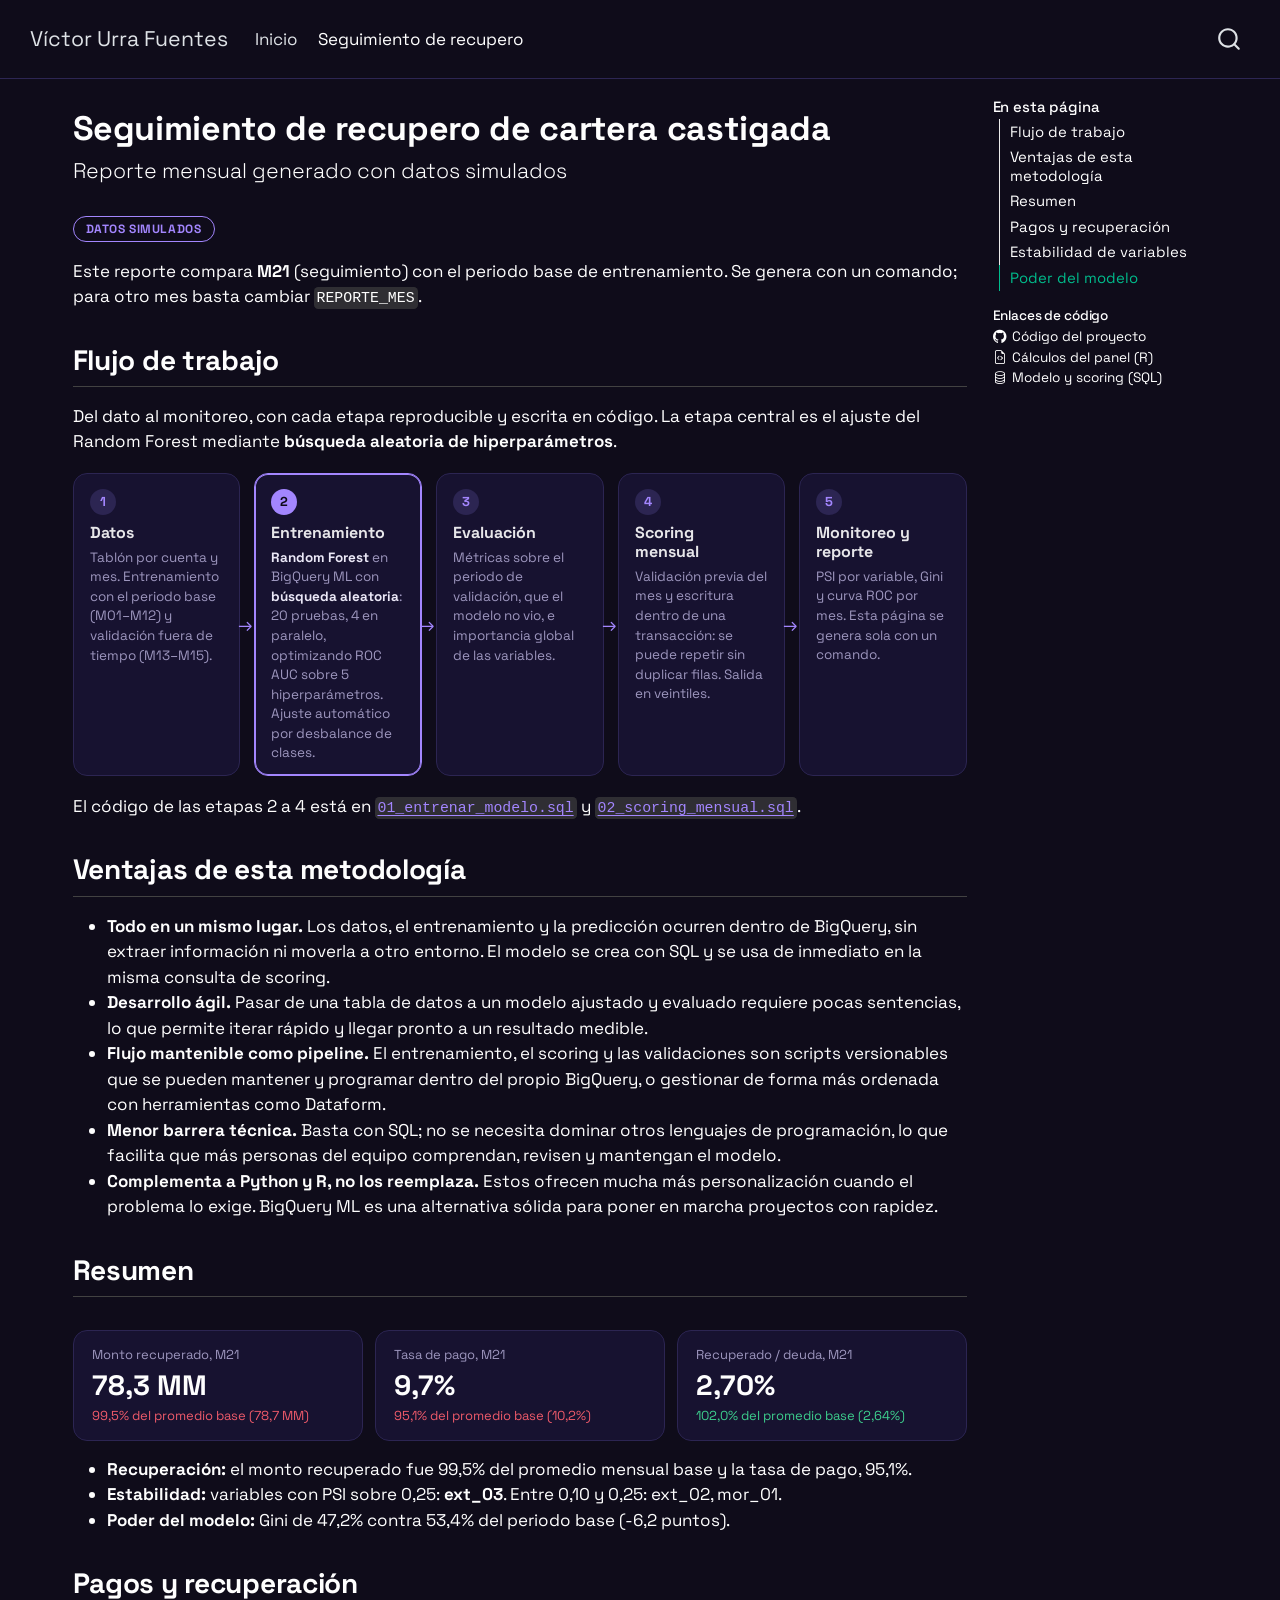
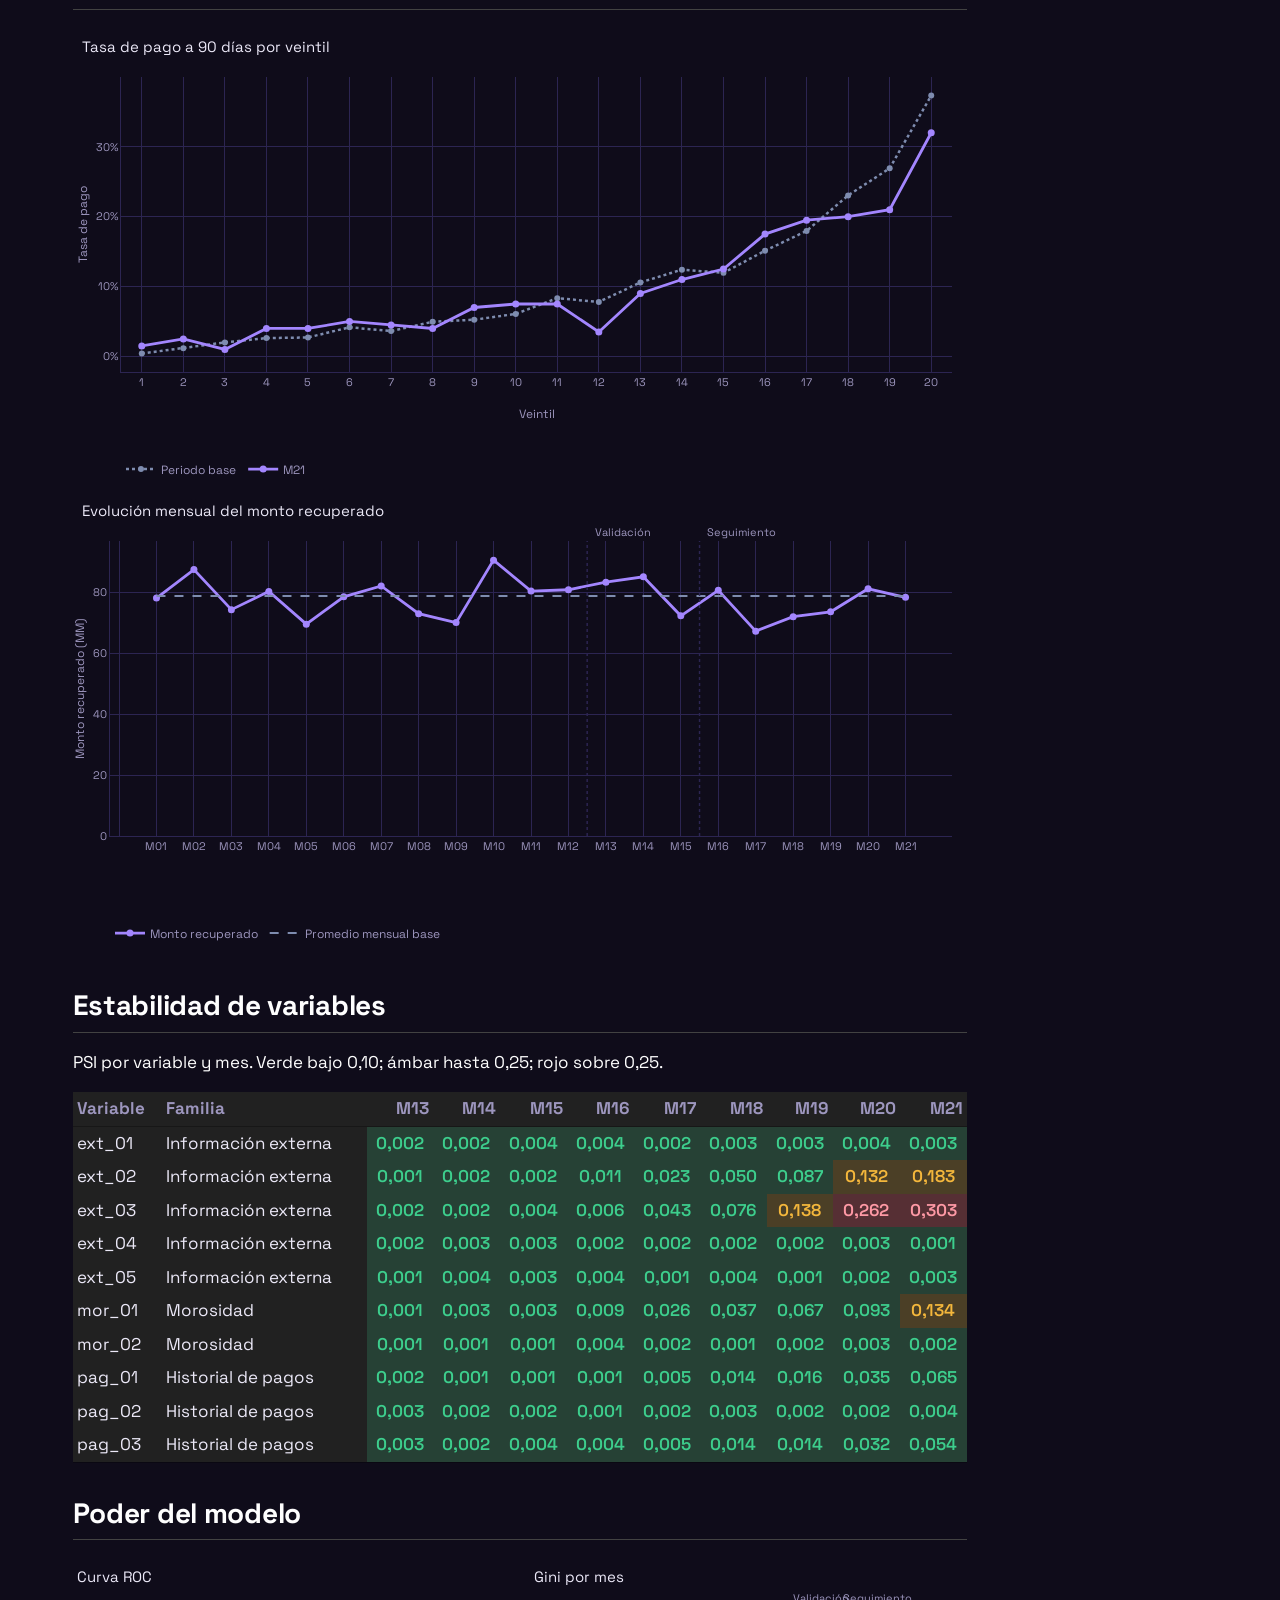
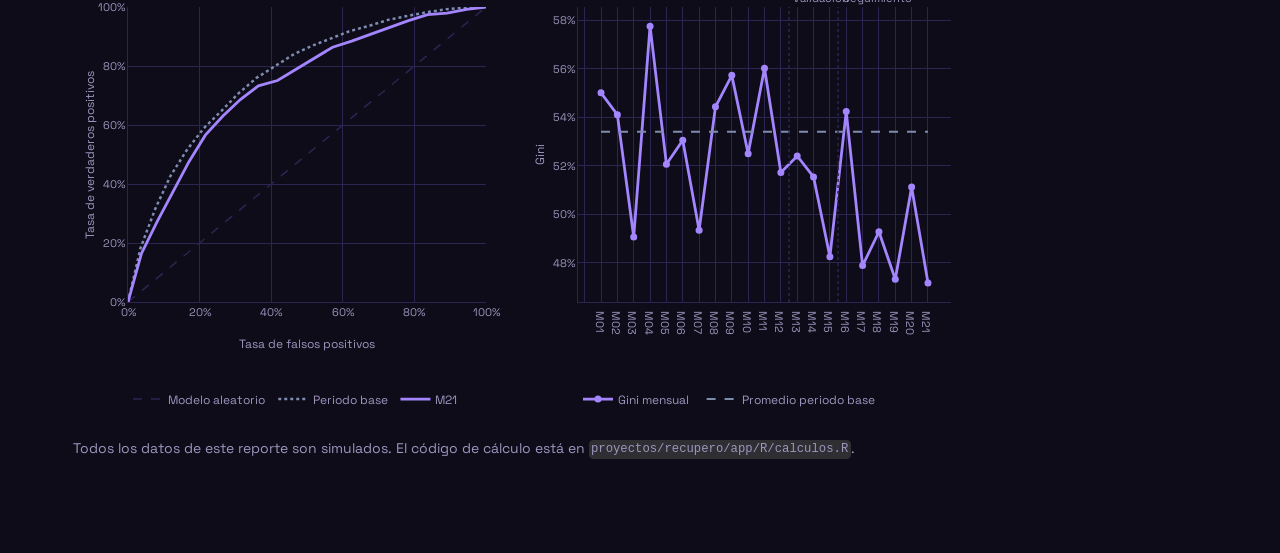
==== commit 6ba35cac: "Built site for gh-pages" ====
--- a/recupero.html
+++ b/recupero.html
@@ -149,6 +149,7 @@
    
   <ul>
   <li><a href="#flujo-de-trabajo" id="toc-flujo-de-trabajo" class="nav-link active" data-scroll-target="#flujo-de-trabajo">Flujo de trabajo</a></li>
+  <li><a href="#ventajas-de-esta-metodología" id="toc-ventajas-de-esta-metodología" class="nav-link" data-scroll-target="#ventajas-de-esta-metodología">Ventajas de esta metodología</a></li>
   <li><a href="#resumen" id="toc-resumen" class="nav-link" data-scroll-target="#resumen">Resumen</a></li>
   <li><a href="#pagos-y-recuperación" id="toc-pagos-y-recuperación" class="nav-link" data-scroll-target="#pagos-y-recuperación">Pagos y recuperación</a></li>
   <li><a href="#estabilidad-de-variables" id="toc-estabilidad-de-variables" class="nav-link" data-scroll-target="#estabilidad-de-variables">Estabilidad de variables</a></li>
@@ -213,6 +214,16 @@
 </div>
 <p>El código de las etapas 2 a 4 está en <a href="https://github.com/victorurrafuentes/portafolio/blob/main/proyectos/recupero/sql/01_entrenar_modelo.sql"><code>01_entrenar_modelo.sql</code></a> y <a href="https://github.com/victorurrafuentes/portafolio/blob/main/proyectos/recupero/sql/02_scoring_mensual.sql"><code>02_scoring_mensual.sql</code></a>.</p>
 </section>
+<section id="ventajas-de-esta-metodología" class="level2">
+<h2 class="anchored" data-anchor-id="ventajas-de-esta-metodología">Ventajas de esta metodología</h2>
+<ul>
+<li><strong>Todo en un mismo lugar.</strong> Los datos, el entrenamiento y la predicción ocurren dentro de BigQuery, sin extraer información ni moverla a otro entorno. El modelo se crea con SQL y se usa de inmediato en la misma consulta de scoring.</li>
+<li><strong>Desarrollo ágil.</strong> Pasar de una tabla de datos a un modelo ajustado y evaluado requiere pocas sentencias, lo que permite iterar rápido y llegar pronto a un resultado medible.</li>
+<li><strong>Flujo mantenible como pipeline.</strong> El entrenamiento, el scoring y las validaciones son scripts versionables que se pueden mantener y programar dentro del propio BigQuery, o gestionar de forma más ordenada con herramientas como Dataform.</li>
+<li><strong>Menor barrera técnica.</strong> Basta con SQL; no se necesita dominar otros lenguajes de programación, lo que facilita que más personas del equipo comprendan, revisen y mantengan el modelo.</li>
+<li><strong>Complementa a Python y R, no los reemplaza.</strong> Estos ofrecen mucha más personalización cuando el problema lo exige. BigQuery ML es una alternativa sólida para poner en marcha proyectos con rapidez.</li>
+</ul>
+</section>
 <section id="resumen" class="level2">
 <h2 class="anchored" data-anchor-id="resumen">Resumen</h2>
 <div class="cell">
@@ -246,14 +257,14 @@
 <h2 class="anchored" data-anchor-id="pagos-y-recuperación">Pagos y recuperación</h2>
 <div class="cell">
 <div class="cell-output-display">
-<div class="plotly html-widget html-fill-item" id="htmlwidget-bf713c71330e04c44583" style="width:100%;height:464px;"></div>
-<script type="application/json" data-for="htmlwidget-bf713c71330e04c44583">{"x":{"visdat":{"1c94672c5747":["function () ","plotlyVisDat"],"1c9475e46b30":["function () ","data"],"1c947e127a8c":["function () ","data"]},"cur_data":"1c947e127a8c","attrs":{"1c9475e46b30":{"alpha_stroke":1,"sizes":[10,100],"spans":[1,20],"x":{},"y":{},"type":"scatter","mode":"lines+markers","name":"Periodo base","line":{"color":"#7f8db0","width":2.5,"dash":"dot"},"marker":{"color":"#7f8db0","size":6},"hovertemplate":"Veintil %{x}<br>Periodo base: %{y:.1%}<extra><\/extra>","inherit":true},"1c947e127a8c":{"alpha_stroke":1,"sizes":[10,100],"spans":[1,20],"x":{},"y":{},"type":"scatter","mode":"lines+markers","name":"M21","line":{"color":"#a487ff","width":2.7999999999999998},"marker":{"color":"#a487ff","size":7},"hovertemplate":"Veintil %{x}<br>M21: %{y:.1%}<extra><\/extra>","inherit":true}},"layout":{"margin":{"b":40,"l":8,"t":50,"r":16},"title":{"text":"Tasa de pago a 90 días por veintil","x":0.01,"xanchor":"left","font":{"color":"#ece9f8","size":15,"family":"Space Grotesk, system-ui, sans-serif"}},"paper_bgcolor":"rgba(0,0,0,0)","plot_bgcolor":"rgba(0,0,0,0)","font":{"color":"#9e97bf","family":"Space Grotesk, system-ui, sans-serif"},"xaxis":{"domain":[0,1],"automargin":true,"title":{"text":"Veintil","font":{"size":12}},"gridcolor":"#2d2653","zerolinecolor":"#2d2653","linecolor":"#2d2653","tickfont":{"size":11},"dtick":1,"range":[0.5,20.5]},"yaxis":{"domain":[0,1],"automargin":true,"title":{"text":"Tasa de pago","font":{"size":12}},"gridcolor":"#2d2653","zerolinecolor":"#2d2653","linecolor":"#2d2653","tickfont":{"size":11},"tickformat":".0%"},"legend":{"orientation":"h","x":0,"y":-0.28000000000000003,"font":{"size":12}},"hoverlabel":{"bgcolor":"#181331","font":{"color":"#ece9f8"}},"hovermode":"closest","showlegend":true},"source":"A","config":{"modeBarButtonsToAdd":["hoverclosest","hovercompare"],"showSendToCloud":false,"displayModeBar":false},"data":[{"x":[1,2,3,4,5,6,7,8,9,10,11,12,13,14,15,16,17,18,19,20],"y":[0.0041666666666666666,0.011666666666666667,0.02,0.026249999999999999,0.027083333333333334,0.041666666666666664,0.036249999999999998,0.049583333333333333,0.052499999999999998,0.060833333333333336,0.083333333333333329,0.077916666666666662,0.10583333333333333,0.12416666666666666,0.11958333333333333,0.15125,0.17958333333333334,0.23041666666666666,0.26916666666666667,0.37333333333333335],"type":"scatter","mode":"lines+markers","name":"Periodo base","line":{"color":"#7f8db0","width":2.5,"dash":"dot"},"marker":{"color":"#7f8db0","size":6,"line":{"color":"rgba(31,119,180,1)"}},"hovertemplate":["Veintil %{x}<br>Periodo base: %{y:.1%}<extra><\/extra>","Veintil %{x}<br>Periodo base: %{y:.1%}<extra><\/extra>","Veintil %{x}<br>Periodo base: %{y:.1%}<extra><\/extra>","Veintil %{x}<br>Periodo base: %{y:.1%}<extra><\/extra>","Veintil %{x}<br>Periodo base: %{y:.1%}<extra><\/extra>","Veintil %{x}<br>Periodo base: %{y:.1%}<extra><\/extra>","Veintil %{x}<br>Periodo base: %{y:.1%}<extra><\/extra>","Veintil %{x}<br>Periodo base: %{y:.1%}<extra><\/extra>","Veintil %{x}<br>Periodo base: %{y:.1%}<extra><\/extra>","Veintil %{x}<br>Periodo base: %{y:.1%}<extra><\/extra>","Veintil %{x}<br>Periodo base: %{y:.1%}<extra><\/extra>","Veintil %{x}<br>Periodo base: %{y:.1%}<extra><\/extra>","Veintil %{x}<br>Periodo base: %{y:.1%}<extra><\/extra>","Veintil %{x}<br>Periodo base: %{y:.1%}<extra><\/extra>","Veintil %{x}<br>Periodo base: %{y:.1%}<extra><\/extra>","Veintil %{x}<br>Periodo base: %{y:.1%}<extra><\/extra>","Veintil %{x}<br>Periodo base: %{y:.1%}<extra><\/extra>","Veintil %{x}<br>Periodo base: %{y:.1%}<extra><\/extra>","Veintil %{x}<br>Periodo base: %{y:.1%}<extra><\/extra>","Veintil %{x}<br>Periodo base: %{y:.1%}<extra><\/extra>"],"error_y":{"color":"rgba(31,119,180,1)"},"error_x":{"color":"rgba(31,119,180,1)"},"xaxis":"x","yaxis":"y","frame":null},{"x":[1,2,3,4,5,6,7,8,9,10,11,12,13,14,15,16,17,18,19,20],"y":[0.014999999999999999,0.025000000000000001,0.01,0.040000000000000001,0.040000000000000001,0.050000000000000003,0.044999999999999998,0.040000000000000001,0.070000000000000007,0.074999999999999997,0.074999999999999997,0.035000000000000003,0.089999999999999997,0.11,0.125,0.17499999999999999,0.19500000000000001,0.20000000000000001,0.20999999999999999,0.32000000000000001],"type":"scatter","mode":"lines+markers","name":"M21","line":{"color":"#a487ff","width":2.7999999999999998},"marker":{"color":"#a487ff","size":7,"line":{"color":"rgba(255,127,14,1)"}},"hovertemplate":["Veintil %{x}<br>M21: %{y:.1%}<extra><\/extra>","Veintil %{x}<br>M21: %{y:.1%}<extra><\/extra>","Veintil %{x}<br>M21: %{y:.1%}<extra><\/extra>","Veintil %{x}<br>M21: %{y:.1%}<extra><\/extra>","Veintil %{x}<br>M21: %{y:.1%}<extra><\/extra>","Veintil %{x}<br>M21: %{y:.1%}<extra><\/extra>","Veintil %{x}<br>M21: %{y:.1%}<extra><\/extra>","Veintil %{x}<br>M21: %{y:.1%}<extra><\/extra>","Veintil %{x}<br>M21: %{y:.1%}<extra><\/extra>","Veintil %{x}<br>M21: %{y:.1%}<extra><\/extra>","Veintil %{x}<br>M21: %{y:.1%}<extra><\/extra>","Veintil %{x}<br>M21: %{y:.1%}<extra><\/extra>","Veintil %{x}<br>M21: %{y:.1%}<extra><\/extra>","Veintil %{x}<br>M21: %{y:.1%}<extra><\/extra>","Veintil %{x}<br>M21: %{y:.1%}<extra><\/extra>","Veintil %{x}<br>M21: %{y:.1%}<extra><\/extra>","Veintil %{x}<br>M21: %{y:.1%}<extra><\/extra>","Veintil %{x}<br>M21: %{y:.1%}<extra><\/extra>","Veintil %{x}<br>M21: %{y:.1%}<extra><\/extra>","Veintil %{x}<br>M21: %{y:.1%}<extra><\/extra>"],"error_y":{"color":"rgba(255,127,14,1)"},"error_x":{"color":"rgba(255,127,14,1)"},"xaxis":"x","yaxis":"y","frame":null}],"highlight":{"on":"plotly_click","persistent":false,"dynamic":false,"selectize":false,"opacityDim":0.20000000000000001,"selected":{"opacity":1},"debounce":0},"shinyEvents":["plotly_hover","plotly_click","plotly_selected","plotly_relayout","plotly_brushed","plotly_brushing","plotly_clickannotation","plotly_doubleclick","plotly_deselect","plotly_afterplot","plotly_sunburstclick"],"base_url":"https://plot.ly"},"evals":[],"jsHooks":[]}</script>
+<div class="plotly html-widget html-fill-item" id="htmlwidget-f3d8ba0c73eefa16fd6b" style="width:100%;height:464px;"></div>
+<script type="application/json" data-for="htmlwidget-f3d8ba0c73eefa16fd6b">{"x":{"visdat":{"5882e904c19":["function () ","plotlyVisDat"],"588680fdef":["function () ","data"],"58868b8615":["function () ","data"]},"cur_data":"58868b8615","attrs":{"588680fdef":{"alpha_stroke":1,"sizes":[10,100],"spans":[1,20],"x":{},"y":{},"type":"scatter","mode":"lines+markers","name":"Periodo base","line":{"color":"#7f8db0","width":2.5,"dash":"dot"},"marker":{"color":"#7f8db0","size":6},"hovertemplate":"Veintil %{x}<br>Periodo base: %{y:.1%}<extra><\/extra>","inherit":true},"58868b8615":{"alpha_stroke":1,"sizes":[10,100],"spans":[1,20],"x":{},"y":{},"type":"scatter","mode":"lines+markers","name":"M21","line":{"color":"#a487ff","width":2.7999999999999998},"marker":{"color":"#a487ff","size":7},"hovertemplate":"Veintil %{x}<br>M21: %{y:.1%}<extra><\/extra>","inherit":true}},"layout":{"margin":{"b":40,"l":8,"t":50,"r":16},"title":{"text":"Tasa de pago a 90 días por veintil","x":0.01,"xanchor":"left","font":{"color":"#ece9f8","size":15,"family":"Space Grotesk, system-ui, sans-serif"}},"paper_bgcolor":"rgba(0,0,0,0)","plot_bgcolor":"rgba(0,0,0,0)","font":{"color":"#9e97bf","family":"Space Grotesk, system-ui, sans-serif"},"xaxis":{"domain":[0,1],"automargin":true,"title":{"text":"Veintil","font":{"size":12}},"gridcolor":"#2d2653","zerolinecolor":"#2d2653","linecolor":"#2d2653","tickfont":{"size":11},"dtick":1,"range":[0.5,20.5]},"yaxis":{"domain":[0,1],"automargin":true,"title":{"text":"Tasa de pago","font":{"size":12}},"gridcolor":"#2d2653","zerolinecolor":"#2d2653","linecolor":"#2d2653","tickfont":{"size":11},"tickformat":".0%"},"legend":{"orientation":"h","x":0,"y":-0.28000000000000003,"font":{"size":12}},"hoverlabel":{"bgcolor":"#181331","font":{"color":"#ece9f8"}},"hovermode":"closest","showlegend":true},"source":"A","config":{"modeBarButtonsToAdd":["hoverclosest","hovercompare"],"showSendToCloud":false,"displayModeBar":false},"data":[{"x":[1,2,3,4,5,6,7,8,9,10,11,12,13,14,15,16,17,18,19,20],"y":[0.0041666666666666666,0.011666666666666667,0.02,0.026249999999999999,0.027083333333333334,0.041666666666666664,0.036249999999999998,0.049583333333333333,0.052499999999999998,0.060833333333333336,0.083333333333333329,0.077916666666666662,0.10583333333333333,0.12416666666666666,0.11958333333333333,0.15125,0.17958333333333334,0.23041666666666666,0.26916666666666667,0.37333333333333335],"type":"scatter","mode":"lines+markers","name":"Periodo base","line":{"color":"#7f8db0","width":2.5,"dash":"dot"},"marker":{"color":"#7f8db0","size":6,"line":{"color":"rgba(31,119,180,1)"}},"hovertemplate":["Veintil %{x}<br>Periodo base: %{y:.1%}<extra><\/extra>","Veintil %{x}<br>Periodo base: %{y:.1%}<extra><\/extra>","Veintil %{x}<br>Periodo base: %{y:.1%}<extra><\/extra>","Veintil %{x}<br>Periodo base: %{y:.1%}<extra><\/extra>","Veintil %{x}<br>Periodo base: %{y:.1%}<extra><\/extra>","Veintil %{x}<br>Periodo base: %{y:.1%}<extra><\/extra>","Veintil %{x}<br>Periodo base: %{y:.1%}<extra><\/extra>","Veintil %{x}<br>Periodo base: %{y:.1%}<extra><\/extra>","Veintil %{x}<br>Periodo base: %{y:.1%}<extra><\/extra>","Veintil %{x}<br>Periodo base: %{y:.1%}<extra><\/extra>","Veintil %{x}<br>Periodo base: %{y:.1%}<extra><\/extra>","Veintil %{x}<br>Periodo base: %{y:.1%}<extra><\/extra>","Veintil %{x}<br>Periodo base: %{y:.1%}<extra><\/extra>","Veintil %{x}<br>Periodo base: %{y:.1%}<extra><\/extra>","Veintil %{x}<br>Periodo base: %{y:.1%}<extra><\/extra>","Veintil %{x}<br>Periodo base: %{y:.1%}<extra><\/extra>","Veintil %{x}<br>Periodo base: %{y:.1%}<extra><\/extra>","Veintil %{x}<br>Periodo base: %{y:.1%}<extra><\/extra>","Veintil %{x}<br>Periodo base: %{y:.1%}<extra><\/extra>","Veintil %{x}<br>Periodo base: %{y:.1%}<extra><\/extra>"],"error_y":{"color":"rgba(31,119,180,1)"},"error_x":{"color":"rgba(31,119,180,1)"},"xaxis":"x","yaxis":"y","frame":null},{"x":[1,2,3,4,5,6,7,8,9,10,11,12,13,14,15,16,17,18,19,20],"y":[0.014999999999999999,0.025000000000000001,0.01,0.040000000000000001,0.040000000000000001,0.050000000000000003,0.044999999999999998,0.040000000000000001,0.070000000000000007,0.074999999999999997,0.074999999999999997,0.035000000000000003,0.089999999999999997,0.11,0.125,0.17499999999999999,0.19500000000000001,0.20000000000000001,0.20999999999999999,0.32000000000000001],"type":"scatter","mode":"lines+markers","name":"M21","line":{"color":"#a487ff","width":2.7999999999999998},"marker":{"color":"#a487ff","size":7,"line":{"color":"rgba(255,127,14,1)"}},"hovertemplate":["Veintil %{x}<br>M21: %{y:.1%}<extra><\/extra>","Veintil %{x}<br>M21: %{y:.1%}<extra><\/extra>","Veintil %{x}<br>M21: %{y:.1%}<extra><\/extra>","Veintil %{x}<br>M21: %{y:.1%}<extra><\/extra>","Veintil %{x}<br>M21: %{y:.1%}<extra><\/extra>","Veintil %{x}<br>M21: %{y:.1%}<extra><\/extra>","Veintil %{x}<br>M21: %{y:.1%}<extra><\/extra>","Veintil %{x}<br>M21: %{y:.1%}<extra><\/extra>","Veintil %{x}<br>M21: %{y:.1%}<extra><\/extra>","Veintil %{x}<br>M21: %{y:.1%}<extra><\/extra>","Veintil %{x}<br>M21: %{y:.1%}<extra><\/extra>","Veintil %{x}<br>M21: %{y:.1%}<extra><\/extra>","Veintil %{x}<br>M21: %{y:.1%}<extra><\/extra>","Veintil %{x}<br>M21: %{y:.1%}<extra><\/extra>","Veintil %{x}<br>M21: %{y:.1%}<extra><\/extra>","Veintil %{x}<br>M21: %{y:.1%}<extra><\/extra>","Veintil %{x}<br>M21: %{y:.1%}<extra><\/extra>","Veintil %{x}<br>M21: %{y:.1%}<extra><\/extra>","Veintil %{x}<br>M21: %{y:.1%}<extra><\/extra>","Veintil %{x}<br>M21: %{y:.1%}<extra><\/extra>"],"error_y":{"color":"rgba(255,127,14,1)"},"error_x":{"color":"rgba(255,127,14,1)"},"xaxis":"x","yaxis":"y","frame":null}],"highlight":{"on":"plotly_click","persistent":false,"dynamic":false,"selectize":false,"opacityDim":0.20000000000000001,"selected":{"opacity":1},"debounce":0},"shinyEvents":["plotly_hover","plotly_click","plotly_selected","plotly_relayout","plotly_brushed","plotly_brushing","plotly_clickannotation","plotly_doubleclick","plotly_deselect","plotly_afterplot","plotly_sunburstclick"],"base_url":"https://plot.ly"},"evals":[],"jsHooks":[]}</script>
 </div>
 </div>
 <div class="cell">
 <div class="cell-output-display">
-<div class="plotly html-widget html-fill-item" id="htmlwidget-fc354744a886831f256b" style="width:100%;height:464px;"></div>
-<script type="application/json" data-for="htmlwidget-fc354744a886831f256b">{"x":{"visdat":{"1c9450c8313c":["function () ","plotlyVisDat"]},"cur_data":"1c9450c8313c","attrs":{"1c9450c8313c":{"x":{},"y":{},"mode":"lines+markers","line":{"color":"#a487ff","width":2.7999999999999998},"marker":{"color":"#a487ff","size":7},"text":{},"hovertemplate":"%{text}: %{y:.1f} MM<extra><\/extra>","name":"Monto recuperado","alpha_stroke":1,"sizes":[10,100],"spans":[1,20],"type":"scatter"},"1c9450c8313c.1":{"x":[1,21],"y":[78.67412625,78.67412625],"type":"scatter","mode":"lines","name":"Promedio mensual base","line":{"color":"#7f8db0","width":2,"dash":"dash"},"hovertemplate":"Promedio base: %{y:.1f} MM<extra><\/extra>","inherit":false}},"layout":{"margin":{"b":40,"l":8,"t":50,"r":16},"title":{"text":"Evolución mensual del monto recuperado","x":0.01,"xanchor":"left","font":{"color":"#ece9f8","size":15,"family":"Space Grotesk, system-ui, sans-serif"}},"paper_bgcolor":"rgba(0,0,0,0)","plot_bgcolor":"rgba(0,0,0,0)","font":{"color":"#9e97bf","family":"Space Grotesk, system-ui, sans-serif"},"xaxis":{"domain":[0,1],"automargin":true,"title":{"text":[],"font":{"size":12}},"gridcolor":"#2d2653","zerolinecolor":"#2d2653","linecolor":"#2d2653","tickfont":{"size":11},"tickmode":"array","tickvals":[1,2,3,4,5,6,7,8,9,10,11,12,13,14,15,16,17,18,19,20,21],"ticktext":["M01","M02","M03","M04","M05","M06","M07","M08","M09","M10","M11","M12","M13","M14","M15","M16","M17","M18","M19","M20","M21"]},"yaxis":{"domain":[0,1],"automargin":true,"title":{"text":"Monto recuperado (MM)","font":{"size":12}},"gridcolor":"#2d2653","zerolinecolor":"#2d2653","linecolor":"#2d2653","tickfont":{"size":11},"rangemode":"tozero"},"legend":{"orientation":"h","x":0,"y":-0.28000000000000003,"font":{"size":12}},"hoverlabel":{"bgcolor":"#181331","font":{"color":"#ece9f8"}},"shapes":[{"type":"line","x0":12.5,"x1":12.5,"y0":0,"y1":1,"yref":"paper","line":{"color":"#2d2653","width":1.5,"dash":"dot"}},{"type":"line","x0":15.5,"x1":15.5,"y0":0,"y1":1,"yref":"paper","line":{"color":"#2d2653","width":1.5,"dash":"dot"}}],"annotations":[{"x":12.65,"y":1,"yref":"paper","text":"Validación","showarrow":false,"xanchor":"left","yanchor":"bottom","font":{"size":11,"color":"#9e97bf"}},{"x":15.65,"y":1,"yref":"paper","text":"Seguimiento","showarrow":false,"xanchor":"left","yanchor":"bottom","font":{"size":11,"color":"#9e97bf"}}],"hovermode":"closest","showlegend":true},"source":"A","config":{"modeBarButtonsToAdd":["hoverclosest","hovercompare"],"showSendToCloud":false,"displayModeBar":false},"data":[{"x":[1,2,3,4,5,6,7,8,9,10,11,12,13,14,15,16,17,18,19,20,21],"y":[78.018659999999997,87.374402000000003,74.219258999999994,80.19323,69.461646999999999,78.413668999999999,82.001424,72.915000000000006,69.973930999999993,90.458132000000006,80.318938000000003,80.741223000000005,83.238237999999996,84.993448000000001,72.191500000000005,80.543937,67.175289000000006,71.923580999999999,73.508641999999995,81.054670999999999,78.278630000000007],"mode":"lines+markers","line":{"color":"#a487ff","width":2.7999999999999998},"marker":{"color":"#a487ff","size":7,"line":{"color":"rgba(31,119,180,1)"}},"text":["M01","M02","M03","M04","M05","M06","M07","M08","M09","M10","M11","M12","M13","M14","M15","M16","M17","M18","M19","M20","M21"],"hovertemplate":["%{text}: %{y:.1f} MM<extra><\/extra>","%{text}: %{y:.1f} MM<extra><\/extra>","%{text}: %{y:.1f} MM<extra><\/extra>","%{text}: %{y:.1f} MM<extra><\/extra>","%{text}: %{y:.1f} MM<extra><\/extra>","%{text}: %{y:.1f} MM<extra><\/extra>","%{text}: %{y:.1f} MM<extra><\/extra>","%{text}: %{y:.1f} MM<extra><\/extra>","%{text}: %{y:.1f} MM<extra><\/extra>","%{text}: %{y:.1f} MM<extra><\/extra>","%{text}: %{y:.1f} MM<extra><\/extra>","%{text}: %{y:.1f} MM<extra><\/extra>","%{text}: %{y:.1f} MM<extra><\/extra>","%{text}: %{y:.1f} MM<extra><\/extra>","%{text}: %{y:.1f} MM<extra><\/extra>","%{text}: %{y:.1f} MM<extra><\/extra>","%{text}: %{y:.1f} MM<extra><\/extra>","%{text}: %{y:.1f} MM<extra><\/extra>","%{text}: %{y:.1f} MM<extra><\/extra>","%{text}: %{y:.1f} MM<extra><\/extra>","%{text}: %{y:.1f} MM<extra><\/extra>"],"name":"Monto recuperado","type":"scatter","error_y":{"color":"rgba(31,119,180,1)"},"error_x":{"color":"rgba(31,119,180,1)"},"xaxis":"x","yaxis":"y","frame":null},{"x":[1,21],"y":[78.67412625,78.67412625],"type":"scatter","mode":"lines","name":"Promedio mensual base","line":{"color":"#7f8db0","width":2,"dash":"dash"},"hovertemplate":["Promedio base: %{y:.1f} MM<extra><\/extra>","Promedio base: %{y:.1f} MM<extra><\/extra>"],"marker":{"color":"rgba(255,127,14,1)","line":{"color":"rgba(255,127,14,1)"}},"error_y":{"color":"rgba(255,127,14,1)"},"error_x":{"color":"rgba(255,127,14,1)"},"xaxis":"x","yaxis":"y","frame":null}],"highlight":{"on":"plotly_click","persistent":false,"dynamic":false,"selectize":false,"opacityDim":0.20000000000000001,"selected":{"opacity":1},"debounce":0},"shinyEvents":["plotly_hover","plotly_click","plotly_selected","plotly_relayout","plotly_brushed","plotly_brushing","plotly_clickannotation","plotly_doubleclick","plotly_deselect","plotly_afterplot","plotly_sunburstclick"],"base_url":"https://plot.ly"},"evals":[],"jsHooks":[]}</script>
+<div class="plotly html-widget html-fill-item" id="htmlwidget-4b2d93dc4ad2b711570b" style="width:100%;height:464px;"></div>
+<script type="application/json" data-for="htmlwidget-4b2d93dc4ad2b711570b">{"x":{"visdat":{"588328d7090":["function () ","plotlyVisDat"]},"cur_data":"588328d7090","attrs":{"588328d7090":{"x":{},"y":{},"mode":"lines+markers","line":{"color":"#a487ff","width":2.7999999999999998},"marker":{"color":"#a487ff","size":7},"text":{},"hovertemplate":"%{text}: %{y:.1f} MM<extra><\/extra>","name":"Monto recuperado","alpha_stroke":1,"sizes":[10,100],"spans":[1,20],"type":"scatter"},"588328d7090.1":{"x":[1,21],"y":[78.67412625,78.67412625],"type":"scatter","mode":"lines","name":"Promedio mensual base","line":{"color":"#7f8db0","width":2,"dash":"dash"},"hovertemplate":"Promedio base: %{y:.1f} MM<extra><\/extra>","inherit":false}},"layout":{"margin":{"b":40,"l":8,"t":50,"r":16},"title":{"text":"Evolución mensual del monto recuperado","x":0.01,"xanchor":"left","font":{"color":"#ece9f8","size":15,"family":"Space Grotesk, system-ui, sans-serif"}},"paper_bgcolor":"rgba(0,0,0,0)","plot_bgcolor":"rgba(0,0,0,0)","font":{"color":"#9e97bf","family":"Space Grotesk, system-ui, sans-serif"},"xaxis":{"domain":[0,1],"automargin":true,"title":{"text":[],"font":{"size":12}},"gridcolor":"#2d2653","zerolinecolor":"#2d2653","linecolor":"#2d2653","tickfont":{"size":11},"tickmode":"array","tickvals":[1,2,3,4,5,6,7,8,9,10,11,12,13,14,15,16,17,18,19,20,21],"ticktext":["M01","M02","M03","M04","M05","M06","M07","M08","M09","M10","M11","M12","M13","M14","M15","M16","M17","M18","M19","M20","M21"]},"yaxis":{"domain":[0,1],"automargin":true,"title":{"text":"Monto recuperado (MM)","font":{"size":12}},"gridcolor":"#2d2653","zerolinecolor":"#2d2653","linecolor":"#2d2653","tickfont":{"size":11},"rangemode":"tozero"},"legend":{"orientation":"h","x":0,"y":-0.28000000000000003,"font":{"size":12}},"hoverlabel":{"bgcolor":"#181331","font":{"color":"#ece9f8"}},"shapes":[{"type":"line","x0":12.5,"x1":12.5,"y0":0,"y1":1,"yref":"paper","line":{"color":"#2d2653","width":1.5,"dash":"dot"}},{"type":"line","x0":15.5,"x1":15.5,"y0":0,"y1":1,"yref":"paper","line":{"color":"#2d2653","width":1.5,"dash":"dot"}}],"annotations":[{"x":12.65,"y":1,"yref":"paper","text":"Validación","showarrow":false,"xanchor":"left","yanchor":"bottom","font":{"size":11,"color":"#9e97bf"}},{"x":15.65,"y":1,"yref":"paper","text":"Seguimiento","showarrow":false,"xanchor":"left","yanchor":"bottom","font":{"size":11,"color":"#9e97bf"}}],"hovermode":"closest","showlegend":true},"source":"A","config":{"modeBarButtonsToAdd":["hoverclosest","hovercompare"],"showSendToCloud":false,"displayModeBar":false},"data":[{"x":[1,2,3,4,5,6,7,8,9,10,11,12,13,14,15,16,17,18,19,20,21],"y":[78.018659999999997,87.374402000000003,74.219258999999994,80.19323,69.461646999999999,78.413668999999999,82.001424,72.915000000000006,69.973930999999993,90.458132000000006,80.318938000000003,80.741223000000005,83.238237999999996,84.993448000000001,72.191500000000005,80.543937,67.175289000000006,71.923580999999999,73.508641999999995,81.054670999999999,78.278630000000007],"mode":"lines+markers","line":{"color":"#a487ff","width":2.7999999999999998},"marker":{"color":"#a487ff","size":7,"line":{"color":"rgba(31,119,180,1)"}},"text":["M01","M02","M03","M04","M05","M06","M07","M08","M09","M10","M11","M12","M13","M14","M15","M16","M17","M18","M19","M20","M21"],"hovertemplate":["%{text}: %{y:.1f} MM<extra><\/extra>","%{text}: %{y:.1f} MM<extra><\/extra>","%{text}: %{y:.1f} MM<extra><\/extra>","%{text}: %{y:.1f} MM<extra><\/extra>","%{text}: %{y:.1f} MM<extra><\/extra>","%{text}: %{y:.1f} MM<extra><\/extra>","%{text}: %{y:.1f} MM<extra><\/extra>","%{text}: %{y:.1f} MM<extra><\/extra>","%{text}: %{y:.1f} MM<extra><\/extra>","%{text}: %{y:.1f} MM<extra><\/extra>","%{text}: %{y:.1f} MM<extra><\/extra>","%{text}: %{y:.1f} MM<extra><\/extra>","%{text}: %{y:.1f} MM<extra><\/extra>","%{text}: %{y:.1f} MM<extra><\/extra>","%{text}: %{y:.1f} MM<extra><\/extra>","%{text}: %{y:.1f} MM<extra><\/extra>","%{text}: %{y:.1f} MM<extra><\/extra>","%{text}: %{y:.1f} MM<extra><\/extra>","%{text}: %{y:.1f} MM<extra><\/extra>","%{text}: %{y:.1f} MM<extra><\/extra>","%{text}: %{y:.1f} MM<extra><\/extra>"],"name":"Monto recuperado","type":"scatter","error_y":{"color":"rgba(31,119,180,1)"},"error_x":{"color":"rgba(31,119,180,1)"},"xaxis":"x","yaxis":"y","frame":null},{"x":[1,21],"y":[78.67412625,78.67412625],"type":"scatter","mode":"lines","name":"Promedio mensual base","line":{"color":"#7f8db0","width":2,"dash":"dash"},"hovertemplate":["Promedio base: %{y:.1f} MM<extra><\/extra>","Promedio base: %{y:.1f} MM<extra><\/extra>"],"marker":{"color":"rgba(255,127,14,1)","line":{"color":"rgba(255,127,14,1)"}},"error_y":{"color":"rgba(255,127,14,1)"},"error_x":{"color":"rgba(255,127,14,1)"},"xaxis":"x","yaxis":"y","frame":null}],"highlight":{"on":"plotly_click","persistent":false,"dynamic":false,"selectize":false,"opacityDim":0.20000000000000001,"selected":{"opacity":1},"debounce":0},"shinyEvents":["plotly_hover","plotly_click","plotly_selected","plotly_relayout","plotly_brushed","plotly_brushing","plotly_clickannotation","plotly_doubleclick","plotly_deselect","plotly_afterplot","plotly_sunburstclick"],"base_url":"https://plot.ly"},"evals":[],"jsHooks":[]}</script>
 </div>
 </div>
 </section>
@@ -262,8 +273,8 @@
 <p>PSI por variable y mes. Verde bajo 0,10; ámbar hasta 0,25; rojo sobre 0,25.</p>
 <div class="cell">
 <div class="cell-output-display">
-<div class="datatables html-widget html-fill-item" id="htmlwidget-345b445b65c666210ff3" style="width:100%;height:auto;"></div>
-<script type="application/json" data-for="htmlwidget-345b445b65c666210ff3">{"x":{"filter":"none","vertical":false,"data":[["ext_01","ext_02","ext_03","ext_04","ext_05","mor_01","mor_02","pag_01","pag_02","pag_03"],["Información externa","Información externa","Información externa","Información externa","Información externa","Morosidad","Morosidad","Historial de pagos","Historial de pagos","Historial de pagos"],[0.001893447868629334,0.001428855201712071,0.00198666033664997,0.00215946505763491,0.001412050387648864,0.00119672252862375,0.001356982454358559,0.002044152820661717,0.00287902663579911,0.002906710026574746],[0.001797490238831156,0.001638303875677123,0.002327605968516809,0.002835745424827256,0.004191564006781655,0.00295160449640863,0.0009600695793566068,0.0005921696410744876,0.001537914099537313,0.001812656021862517],[0.003686591141842997,0.001956123163481418,0.004005475170829246,0.00304013702213342,0.002684889447692991,0.002933407667324917,0.001008694925148063,0.0007255602950920438,0.001558511981541287,0.003888207041112945],[0.004234919497132669,0.01051929677620435,0.005516096888601729,0.002246550812320935,0.004091333269506611,0.008613389066865824,0.003560145282573073,0.001464387111833677,0.0006323188818517262,0.004037416031899683],[0.002162368601393137,0.02283636971998856,0.04327036951516083,0.002454654309982984,0.0009550863664108224,0.02623881077192854,0.001996775443074816,0.004686158713841223,0.001853839054831114,0.00495868060156509],[0.002582841981784538,0.0499773519646698,0.07555145015484639,0.00187076188065234,0.003847392668125857,0.03689592011940766,0.001389216576459913,0.01433309187584253,0.002543357789590198,0.01407289754042212],[0.002850951722213414,0.08709511695771929,0.1382000714252073,0.002144757266718256,0.001016346634385303,0.06681070732579109,0.001987730493413195,0.01638704568490755,0.0018474496016421,0.01440526456299265],[0.004202716034268428,0.1318933443642166,0.2617045786746865,0.003215857903988992,0.002200486777110743,0.09349220248317353,0.003377837005713431,0.03534100832495346,0.00222087352807666,0.03222172310696841],[0.003380692017413734,0.1829369714369636,0.3027386669363818,0.00116210135529548,0.003269642265795341,0.1337590898584534,0.001523892959602273,0.06483316109076057,0.003695166088050901,0.0538192162767788]],"container":"<table class=\"compact\">\n  <thead>\n    <tr>\n      <th>Variable<\/th>\n      <th>Familia<\/th>\n      <th>M13<\/th>\n      <th>M14<\/th>\n      <th>M15<\/th>\n      <th>M16<\/th>\n      <th>M17<\/th>\n      <th>M18<\/th>\n      <th>M19<\/th>\n      <th>M20<\/th>\n      <th>M21<\/th>\n    <\/tr>\n  <\/thead>\n<\/table>","options":{"dom":"t","paging":false,"ordering":false,"scrollX":true,"columnDefs":[{"targets":2,"render":"function(data, type, row, meta) {\n    return type !== 'display' ? data : DTWidget.formatRound(data, 3, 3, \",\", \",\", null);\n  }"},{"targets":3,"render":"function(data, type, row, meta) {\n    return type !== 'display' ? data : DTWidget.formatRound(data, 3, 3, \",\", \",\", null);\n  }"},{"targets":4,"render":"function(data, type, row, meta) {\n    return type !== 'display' ? data : DTWidget.formatRound(data, 3, 3, \",\", \",\", null);\n  }"},{"targets":5,"render":"function(data, type, row, meta) {\n    return type !== 'display' ? data : DTWidget.formatRound(data, 3, 3, \",\", \",\", null);\n  }"},{"targets":6,"render":"function(data, type, row, meta) {\n    return type !== 'display' ? data : DTWidget.formatRound(data, 3, 3, \",\", \",\", null);\n  }"},{"targets":7,"render":"function(data, type, row, meta) {\n    return type !== 'display' ? data : DTWidget.formatRound(data, 3, 3, \",\", \",\", null);\n  }"},{"targets":8,"render":"function(data, type, row, meta) {\n    return type !== 'display' ? data : DTWidget.formatRound(data, 3, 3, \",\", \",\", null);\n  }"},{"targets":9,"render":"function(data, type, row, meta) {\n    return type !== 'display' ? data : DTWidget.formatRound(data, 3, 3, \",\", \",\", null);\n  }"},{"targets":10,"render":"function(data, type, row, meta) {\n    return type !== 'display' ? data : DTWidget.formatRound(data, 3, 3, \",\", \",\", null);\n  }"},{"className":"dt-right","targets":[2,3,4,5,6,7,8,9,10]},{"name":"Variable","targets":0},{"name":"Familia","targets":1},{"name":"M13","targets":2},{"name":"M14","targets":3},{"name":"M15","targets":4},{"name":"M16","targets":5},{"name":"M17","targets":6},{"name":"M18","targets":7},{"name":"M19","targets":8},{"name":"M20","targets":9},{"name":"M21","targets":10}],"order":[],"autoWidth":false,"orderClasses":false,"rowCallback":"function(row, data, displayNum, displayIndex, dataIndex) {\nvar value=data[2]; $(this.api().cell(row, 2).node()).css({'font-weight':'600','color':isNaN(parseFloat(value)) ? '' : value <= 0.1 ? \"#3ecf8e\" : value <= 0.25 ? \"#f5b83d\" : \"#ff9aa6\",'background-color':isNaN(parseFloat(value)) ? '' : value <= 0.1 ? \"rgba(62,207,142,.18)\" : value <= 0.25 ? \"rgba(245,184,61,.20)\" : \"rgba(239,91,107,.26)\",'text-align':'center'});\nvar value=data[3]; $(this.api().cell(row, 3).node()).css({'font-weight':'600','color':isNaN(parseFloat(value)) ? '' : value <= 0.1 ? \"#3ecf8e\" : value <= 0.25 ? \"#f5b83d\" : \"#ff9aa6\",'background-color':isNaN(parseFloat(value)) ? '' : value <= 0.1 ? \"rgba(62,207,142,.18)\" : value <= 0.25 ? \"rgba(245,184,61,.20)\" : \"rgba(239,91,107,.26)\",'text-align':'center'});\nvar value=data[4]; $(this.api().cell(row, 4).node()).css({'font-weight':'600','color':isNaN(parseFloat(value)) ? '' : value <= 0.1 ? \"#3ecf8e\" : value <= 0.25 ? \"#f5b83d\" : \"#ff9aa6\",'background-color':isNaN(parseFloat(value)) ? '' : value <= 0.1 ? \"rgba(62,207,142,.18)\" : value <= 0.25 ? \"rgba(245,184,61,.20)\" : \"rgba(239,91,107,.26)\",'text-align':'center'});\nvar value=data[5]; $(this.api().cell(row, 5).node()).css({'font-weight':'600','color':isNaN(parseFloat(value)) ? '' : value <= 0.1 ? \"#3ecf8e\" : value <= 0.25 ? \"#f5b83d\" : \"#ff9aa6\",'background-color':isNaN(parseFloat(value)) ? '' : value <= 0.1 ? \"rgba(62,207,142,.18)\" : value <= 0.25 ? \"rgba(245,184,61,.20)\" : \"rgba(239,91,107,.26)\",'text-align':'center'});\nvar value=data[6]; $(this.api().cell(row, 6).node()).css({'font-weight':'600','color':isNaN(parseFloat(value)) ? '' : value <= 0.1 ? \"#3ecf8e\" : value <= 0.25 ? \"#f5b83d\" : \"#ff9aa6\",'background-color':isNaN(parseFloat(value)) ? '' : value <= 0.1 ? \"rgba(62,207,142,.18)\" : value <= 0.25 ? \"rgba(245,184,61,.20)\" : \"rgba(239,91,107,.26)\",'text-align':'center'});\nvar value=data[7]; $(this.api().cell(row, 7).node()).css({'font-weight':'600','color':isNaN(parseFloat(value)) ? '' : value <= 0.1 ? \"#3ecf8e\" : value <= 0.25 ? \"#f5b83d\" : \"#ff9aa6\",'background-color':isNaN(parseFloat(value)) ? '' : value <= 0.1 ? \"rgba(62,207,142,.18)\" : value <= 0.25 ? \"rgba(245,184,61,.20)\" : \"rgba(239,91,107,.26)\",'text-align':'center'});\nvar value=data[8]; $(this.api().cell(row, 8).node()).css({'font-weight':'600','color':isNaN(parseFloat(value)) ? '' : value <= 0.1 ? \"#3ecf8e\" : value <= 0.25 ? \"#f5b83d\" : \"#ff9aa6\",'background-color':isNaN(parseFloat(value)) ? '' : value <= 0.1 ? \"rgba(62,207,142,.18)\" : value <= 0.25 ? \"rgba(245,184,61,.20)\" : \"rgba(239,91,107,.26)\",'text-align':'center'});\nvar value=data[9]; $(this.api().cell(row, 9).node()).css({'font-weight':'600','color':isNaN(parseFloat(value)) ? '' : value <= 0.1 ? \"#3ecf8e\" : value <= 0.25 ? \"#f5b83d\" : \"#ff9aa6\",'background-color':isNaN(parseFloat(value)) ? '' : value <= 0.1 ? \"rgba(62,207,142,.18)\" : value <= 0.25 ? \"rgba(245,184,61,.20)\" : \"rgba(239,91,107,.26)\",'text-align':'center'});\nvar value=data[10]; $(this.api().cell(row, 10).node()).css({'font-weight':'600','color':isNaN(parseFloat(value)) ? '' : value <= 0.1 ? \"#3ecf8e\" : value <= 0.25 ? \"#f5b83d\" : \"#ff9aa6\",'background-color':isNaN(parseFloat(value)) ? '' : value <= 0.1 ? \"rgba(62,207,142,.18)\" : value <= 0.25 ? \"rgba(245,184,61,.20)\" : \"rgba(239,91,107,.26)\",'text-align':'center'});\n}"}},"evals":["options.columnDefs.0.render","options.columnDefs.1.render","options.columnDefs.2.render","options.columnDefs.3.render","options.columnDefs.4.render","options.columnDefs.5.render","options.columnDefs.6.render","options.columnDefs.7.render","options.columnDefs.8.render","options.rowCallback"],"jsHooks":[]}</script>
+<div class="datatables html-widget html-fill-item" id="htmlwidget-c3d4bdad515d8f87f3bd" style="width:100%;height:auto;"></div>
+<script type="application/json" data-for="htmlwidget-c3d4bdad515d8f87f3bd">{"x":{"filter":"none","vertical":false,"data":[["ext_01","ext_02","ext_03","ext_04","ext_05","mor_01","mor_02","pag_01","pag_02","pag_03"],["Información externa","Información externa","Información externa","Información externa","Información externa","Morosidad","Morosidad","Historial de pagos","Historial de pagos","Historial de pagos"],[0.001893447868629334,0.001428855201712071,0.00198666033664997,0.00215946505763491,0.001412050387648864,0.00119672252862375,0.001356982454358559,0.002044152820661717,0.00287902663579911,0.002906710026574746],[0.001797490238831156,0.001638303875677123,0.002327605968516809,0.002835745424827256,0.004191564006781655,0.00295160449640863,0.0009600695793566068,0.0005921696410744876,0.001537914099537313,0.001812656021862517],[0.003686591141842997,0.001956123163481418,0.004005475170829246,0.00304013702213342,0.002684889447692991,0.002933407667324917,0.001008694925148063,0.0007255602950920438,0.001558511981541287,0.003888207041112945],[0.004234919497132669,0.01051929677620435,0.005516096888601729,0.002246550812320935,0.004091333269506611,0.008613389066865824,0.003560145282573073,0.001464387111833677,0.0006323188818517262,0.004037416031899683],[0.002162368601393137,0.02283636971998856,0.04327036951516083,0.002454654309982984,0.0009550863664108224,0.02623881077192854,0.001996775443074816,0.004686158713841223,0.001853839054831114,0.00495868060156509],[0.002582841981784538,0.0499773519646698,0.07555145015484639,0.00187076188065234,0.003847392668125857,0.03689592011940766,0.001389216576459913,0.01433309187584253,0.002543357789590198,0.01407289754042212],[0.002850951722213414,0.08709511695771929,0.1382000714252073,0.002144757266718256,0.001016346634385303,0.06681070732579109,0.001987730493413195,0.01638704568490755,0.0018474496016421,0.01440526456299265],[0.004202716034268428,0.1318933443642166,0.2617045786746865,0.003215857903988992,0.002200486777110743,0.09349220248317353,0.003377837005713431,0.03534100832495346,0.00222087352807666,0.03222172310696841],[0.003380692017413734,0.1829369714369636,0.3027386669363818,0.00116210135529548,0.003269642265795341,0.1337590898584534,0.001523892959602273,0.06483316109076057,0.003695166088050901,0.0538192162767788]],"container":"<table class=\"compact\">\n  <thead>\n    <tr>\n      <th>Variable<\/th>\n      <th>Familia<\/th>\n      <th>M13<\/th>\n      <th>M14<\/th>\n      <th>M15<\/th>\n      <th>M16<\/th>\n      <th>M17<\/th>\n      <th>M18<\/th>\n      <th>M19<\/th>\n      <th>M20<\/th>\n      <th>M21<\/th>\n    <\/tr>\n  <\/thead>\n<\/table>","options":{"dom":"t","paging":false,"ordering":false,"scrollX":true,"columnDefs":[{"targets":2,"render":"function(data, type, row, meta) {\n    return type !== 'display' ? data : DTWidget.formatRound(data, 3, 3, \",\", \",\", null);\n  }"},{"targets":3,"render":"function(data, type, row, meta) {\n    return type !== 'display' ? data : DTWidget.formatRound(data, 3, 3, \",\", \",\", null);\n  }"},{"targets":4,"render":"function(data, type, row, meta) {\n    return type !== 'display' ? data : DTWidget.formatRound(data, 3, 3, \",\", \",\", null);\n  }"},{"targets":5,"render":"function(data, type, row, meta) {\n    return type !== 'display' ? data : DTWidget.formatRound(data, 3, 3, \",\", \",\", null);\n  }"},{"targets":6,"render":"function(data, type, row, meta) {\n    return type !== 'display' ? data : DTWidget.formatRound(data, 3, 3, \",\", \",\", null);\n  }"},{"targets":7,"render":"function(data, type, row, meta) {\n    return type !== 'display' ? data : DTWidget.formatRound(data, 3, 3, \",\", \",\", null);\n  }"},{"targets":8,"render":"function(data, type, row, meta) {\n    return type !== 'display' ? data : DTWidget.formatRound(data, 3, 3, \",\", \",\", null);\n  }"},{"targets":9,"render":"function(data, type, row, meta) {\n    return type !== 'display' ? data : DTWidget.formatRound(data, 3, 3, \",\", \",\", null);\n  }"},{"targets":10,"render":"function(data, type, row, meta) {\n    return type !== 'display' ? data : DTWidget.formatRound(data, 3, 3, \",\", \",\", null);\n  }"},{"className":"dt-right","targets":[2,3,4,5,6,7,8,9,10]},{"name":"Variable","targets":0},{"name":"Familia","targets":1},{"name":"M13","targets":2},{"name":"M14","targets":3},{"name":"M15","targets":4},{"name":"M16","targets":5},{"name":"M17","targets":6},{"name":"M18","targets":7},{"name":"M19","targets":8},{"name":"M20","targets":9},{"name":"M21","targets":10}],"order":[],"autoWidth":false,"orderClasses":false,"rowCallback":"function(row, data, displayNum, displayIndex, dataIndex) {\nvar value=data[2]; $(this.api().cell(row, 2).node()).css({'font-weight':'600','color':isNaN(parseFloat(value)) ? '' : value <= 0.1 ? \"#3ecf8e\" : value <= 0.25 ? \"#f5b83d\" : \"#ff9aa6\",'background-color':isNaN(parseFloat(value)) ? '' : value <= 0.1 ? \"rgba(62,207,142,.18)\" : value <= 0.25 ? \"rgba(245,184,61,.20)\" : \"rgba(239,91,107,.26)\",'text-align':'center'});\nvar value=data[3]; $(this.api().cell(row, 3).node()).css({'font-weight':'600','color':isNaN(parseFloat(value)) ? '' : value <= 0.1 ? \"#3ecf8e\" : value <= 0.25 ? \"#f5b83d\" : \"#ff9aa6\",'background-color':isNaN(parseFloat(value)) ? '' : value <= 0.1 ? \"rgba(62,207,142,.18)\" : value <= 0.25 ? \"rgba(245,184,61,.20)\" : \"rgba(239,91,107,.26)\",'text-align':'center'});\nvar value=data[4]; $(this.api().cell(row, 4).node()).css({'font-weight':'600','color':isNaN(parseFloat(value)) ? '' : value <= 0.1 ? \"#3ecf8e\" : value <= 0.25 ? \"#f5b83d\" : \"#ff9aa6\",'background-color':isNaN(parseFloat(value)) ? '' : value <= 0.1 ? \"rgba(62,207,142,.18)\" : value <= 0.25 ? \"rgba(245,184,61,.20)\" : \"rgba(239,91,107,.26)\",'text-align':'center'});\nvar value=data[5]; $(this.api().cell(row, 5).node()).css({'font-weight':'600','color':isNaN(parseFloat(value)) ? '' : value <= 0.1 ? \"#3ecf8e\" : value <= 0.25 ? \"#f5b83d\" : \"#ff9aa6\",'background-color':isNaN(parseFloat(value)) ? '' : value <= 0.1 ? \"rgba(62,207,142,.18)\" : value <= 0.25 ? \"rgba(245,184,61,.20)\" : \"rgba(239,91,107,.26)\",'text-align':'center'});\nvar value=data[6]; $(this.api().cell(row, 6).node()).css({'font-weight':'600','color':isNaN(parseFloat(value)) ? '' : value <= 0.1 ? \"#3ecf8e\" : value <= 0.25 ? \"#f5b83d\" : \"#ff9aa6\",'background-color':isNaN(parseFloat(value)) ? '' : value <= 0.1 ? \"rgba(62,207,142,.18)\" : value <= 0.25 ? \"rgba(245,184,61,.20)\" : \"rgba(239,91,107,.26)\",'text-align':'center'});\nvar value=data[7]; $(this.api().cell(row, 7).node()).css({'font-weight':'600','color':isNaN(parseFloat(value)) ? '' : value <= 0.1 ? \"#3ecf8e\" : value <= 0.25 ? \"#f5b83d\" : \"#ff9aa6\",'background-color':isNaN(parseFloat(value)) ? '' : value <= 0.1 ? \"rgba(62,207,142,.18)\" : value <= 0.25 ? \"rgba(245,184,61,.20)\" : \"rgba(239,91,107,.26)\",'text-align':'center'});\nvar value=data[8]; $(this.api().cell(row, 8).node()).css({'font-weight':'600','color':isNaN(parseFloat(value)) ? '' : value <= 0.1 ? \"#3ecf8e\" : value <= 0.25 ? \"#f5b83d\" : \"#ff9aa6\",'background-color':isNaN(parseFloat(value)) ? '' : value <= 0.1 ? \"rgba(62,207,142,.18)\" : value <= 0.25 ? \"rgba(245,184,61,.20)\" : \"rgba(239,91,107,.26)\",'text-align':'center'});\nvar value=data[9]; $(this.api().cell(row, 9).node()).css({'font-weight':'600','color':isNaN(parseFloat(value)) ? '' : value <= 0.1 ? \"#3ecf8e\" : value <= 0.25 ? \"#f5b83d\" : \"#ff9aa6\",'background-color':isNaN(parseFloat(value)) ? '' : value <= 0.1 ? \"rgba(62,207,142,.18)\" : value <= 0.25 ? \"rgba(245,184,61,.20)\" : \"rgba(239,91,107,.26)\",'text-align':'center'});\nvar value=data[10]; $(this.api().cell(row, 10).node()).css({'font-weight':'600','color':isNaN(parseFloat(value)) ? '' : value <= 0.1 ? \"#3ecf8e\" : value <= 0.25 ? \"#f5b83d\" : \"#ff9aa6\",'background-color':isNaN(parseFloat(value)) ? '' : value <= 0.1 ? \"rgba(62,207,142,.18)\" : value <= 0.25 ? \"rgba(245,184,61,.20)\" : \"rgba(239,91,107,.26)\",'text-align':'center'});\n}"}},"evals":["options.columnDefs.0.render","options.columnDefs.1.render","options.columnDefs.2.render","options.columnDefs.3.render","options.columnDefs.4.render","options.columnDefs.5.render","options.columnDefs.6.render","options.columnDefs.7.render","options.columnDefs.8.render","options.rowCallback"],"jsHooks":[]}</script>
 </div>
 </div>
 </section>
@@ -272,12 +283,12 @@
 <div class="cell quarto-layout-panel" data-layout-ncol="2">
 <div class="quarto-layout-row">
 <div class="quarto-layout-cell" style="flex-basis: 50.0%;justify-content: flex-start;">
-<div class="plotly html-widget html-fill-item" id="htmlwidget-c00fde25f14a409b8e39" style="width:100%;height:464px;"></div>
-<script type="application/json" data-for="htmlwidget-c00fde25f14a409b8e39">{"x":{"visdat":{"1c9472b06ed3":["function () ","plotlyVisDat"],"1c9437356c99":["function () ","data"],"1c9411fe3d90":["function () ","data"]},"cur_data":"1c9411fe3d90","attrs":{"1c9472b06ed3":{"alpha_stroke":1,"sizes":[10,100],"spans":[1,20],"x":[0,1],"y":[0,1],"type":"scatter","mode":"lines","name":"Modelo aleatorio","hoverinfo":"skip","line":{"color":"#2d2653","width":1.5,"dash":"dash"},"inherit":true},"1c9437356c99":{"alpha_stroke":1,"sizes":[10,100],"spans":[1,20],"x":{},"y":{},"type":"scatter","mode":"lines","name":"Periodo base","line":{"color":"#7f8db0","width":2.5,"dash":"dot"},"hovertemplate":"FPR %{x:.1%} · TPR %{y:.1%}<extra>Periodo base<\/extra>","inherit":true},"1c9411fe3d90":{"alpha_stroke":1,"sizes":[10,100],"spans":[1,20],"x":{},"y":{},"type":"scatter","mode":"lines","name":"M21","line":{"color":"#a487ff","width":2.7999999999999998},"hovertemplate":"FPR %{x:.1%} · TPR %{y:.1%}<extra>M21<\/extra>","inherit":true}},"layout":{"margin":{"b":40,"l":8,"t":50,"r":16},"title":{"text":"Curva ROC","x":0.01,"xanchor":"left","font":{"color":"#ece9f8","size":15,"family":"Space Grotesk, system-ui, sans-serif"}},"paper_bgcolor":"rgba(0,0,0,0)","plot_bgcolor":"rgba(0,0,0,0)","font":{"color":"#9e97bf","family":"Space Grotesk, system-ui, sans-serif"},"xaxis":{"domain":[0,1],"automargin":true,"title":{"text":"Tasa de falsos positivos","font":{"size":12}},"gridcolor":"#2d2653","zerolinecolor":"#2d2653","linecolor":"#2d2653","tickfont":{"size":11},"range":[0,1],"tickformat":".0%"},"yaxis":{"domain":[0,1],"automargin":true,"title":{"text":"Tasa de verdaderos positivos","font":{"size":12}},"gridcolor":"#2d2653","zerolinecolor":"#2d2653","linecolor":"#2d2653","tickfont":{"size":11},"range":[0,1],"tickformat":".0%"},"legend":{"orientation":"h","x":0,"y":-0.28000000000000003,"font":{"size":12}},"hoverlabel":{"bgcolor":"#181331","font":{"color":"#ece9f8"}},"hovermode":"closest","showlegend":true},"source":"A","config":{"modeBarButtonsToAdd":["hoverclosest","hovercompare"],"showSendToCloud":false,"displayModeBar":false},"data":[{"x":[0,1],"y":[0,1],"type":"scatter","mode":"lines","name":"Modelo aleatorio","hoverinfo":["skip","skip"],"line":{"color":"#2d2653","width":1.5,"dash":"dash"},"marker":{"color":"rgba(31,119,180,1)","line":{"color":"rgba(31,119,180,1)"}},"error_y":{"color":"rgba(31,119,180,1)"},"error_x":{"color":"rgba(31,119,180,1)"},"xaxis":"x","yaxis":"y","frame":null},{"x":[0,0.034901260065439865,0.075603926391757365,0.11846471584712134,0.16415659155779361,0.21142644977142461,0.26045993548836238,0.30923815932982157,0.35903743067319516,0.41039147889448402,0.46144385399020721,0.51374933283827995,0.56651892418722294,0.61945095491147051,0.67312556563711046,0.72649850323718468,0.7806836377137818,0.834915183440466,0.8894948135428028,0.94453855614600979,1],"y":[0,0.18259629101283881,0.31424495618504178,0.42694110454452822,0.51477481149378435,0.58875076421438766,0.64723863867943754,0.70796820868147547,0.75973099653556142,0.79783982066435699,0.83859792133686573,0.86835133482779703,0.89402893825147745,0.91828000815162014,0.9360097819441614,0.95638883228041571,0.96963521499898109,0.98247401671082124,0.99225596087222334,0.99796209496637456,1],"type":"scatter","mode":"lines","name":"Periodo base","line":{"color":"#7f8db0","width":2.5,"dash":"dot"},"hovertemplate":["FPR %{x:.1%} · TPR %{y:.1%}<extra>Periodo base<\/extra>","FPR %{x:.1%} · TPR %{y:.1%}<extra>Periodo base<\/extra>","FPR %{x:.1%} · TPR %{y:.1%}<extra>Periodo base<\/extra>","FPR %{x:.1%} · TPR %{y:.1%}<extra>Periodo base<\/extra>","FPR %{x:.1%} · TPR %{y:.1%}<extra>Periodo base<\/extra>","FPR %{x:.1%} · TPR %{y:.1%}<extra>Periodo base<\/extra>","FPR %{x:.1%} · TPR %{y:.1%}<extra>Periodo base<\/extra>","FPR %{x:.1%} · TPR %{y:.1%}<extra>Periodo base<\/extra>","FPR %{x:.1%} · TPR %{y:.1%}<extra>Periodo base<\/extra>","FPR %{x:.1%} · TPR %{y:.1%}<extra>Periodo base<\/extra>","FPR %{x:.1%} · TPR %{y:.1%}<extra>Periodo base<\/extra>","FPR %{x:.1%} · TPR %{y:.1%}<extra>Periodo base<\/extra>","FPR %{x:.1%} · TPR %{y:.1%}<extra>Periodo base<\/extra>","FPR %{x:.1%} · TPR %{y:.1%}<extra>Periodo base<\/extra>","FPR %{x:.1%} · TPR %{y:.1%}<extra>Periodo base<\/extra>","FPR %{x:.1%} · TPR %{y:.1%}<extra>Periodo base<\/extra>","FPR %{x:.1%} · TPR %{y:.1%}<extra>Periodo base<\/extra>","FPR %{x:.1%} · TPR %{y:.1%}<extra>Periodo base<\/extra>","FPR %{x:.1%} · TPR %{y:.1%}<extra>Periodo base<\/extra>","FPR %{x:.1%} · TPR %{y:.1%}<extra>Periodo base<\/extra>","FPR %{x:.1%} · TPR %{y:.1%}<extra>Periodo base<\/extra>"],"marker":{"color":"rgba(255,127,14,1)","line":{"color":"rgba(255,127,14,1)"}},"error_y":{"color":"rgba(255,127,14,1)"},"error_x":{"color":"rgba(255,127,14,1)"},"xaxis":"x","yaxis":"y","frame":null},{"x":[0,0.037662697313763503,0.081417889781224037,0.12572694544447521,0.1703129327056217,0.21600664635834949,0.26446967599003046,0.31376350041539741,0.3641650512323456,0.41761284962614237,0.46884519523677654,0.52007754084741065,0.57158681805594014,0.62475768485184158,0.67765162004984769,0.73026862364995848,0.78343949044585992,0.83661035724176125,0.89144281362503464,0.94544447521462194,1],"y":[0,0.16452442159383032,0.27249357326478146,0.37532133676092544,0.47557840616966579,0.56555269922879181,0.62982005141388175,0.68637532133676094,0.73264781491002573,0.75064267352185088,0.78920308483290491,0.82776349614395883,0.86375321336760924,0.88431876606683801,0.90745501285347041,0.93316195372750643,0.95372750642673521,0.97429305912596398,0.97943444730077123,0.99228791773778924,1],"type":"scatter","mode":"lines","name":"M21","line":{"color":"#a487ff","width":2.7999999999999998},"hovertemplate":["FPR %{x:.1%} · TPR %{y:.1%}<extra>M21<\/extra>","FPR %{x:.1%} · TPR %{y:.1%}<extra>M21<\/extra>","FPR %{x:.1%} · TPR %{y:.1%}<extra>M21<\/extra>","FPR %{x:.1%} · TPR %{y:.1%}<extra>M21<\/extra>","FPR %{x:.1%} · TPR %{y:.1%}<extra>M21<\/extra>","FPR %{x:.1%} · TPR %{y:.1%}<extra>M21<\/extra>","FPR %{x:.1%} · TPR %{y:.1%}<extra>M21<\/extra>","FPR %{x:.1%} · TPR %{y:.1%}<extra>M21<\/extra>","FPR %{x:.1%} · TPR %{y:.1%}<extra>M21<\/extra>","FPR %{x:.1%} · TPR %{y:.1%}<extra>M21<\/extra>","FPR %{x:.1%} · TPR %{y:.1%}<extra>M21<\/extra>","FPR %{x:.1%} · TPR %{y:.1%}<extra>M21<\/extra>","FPR %{x:.1%} · TPR %{y:.1%}<extra>M21<\/extra>","FPR %{x:.1%} · TPR %{y:.1%}<extra>M21<\/extra>","FPR %{x:.1%} · TPR %{y:.1%}<extra>M21<\/extra>","FPR %{x:.1%} · TPR %{y:.1%}<extra>M21<\/extra>","FPR %{x:.1%} · TPR %{y:.1%}<extra>M21<\/extra>","FPR %{x:.1%} · TPR %{y:.1%}<extra>M21<\/extra>","FPR %{x:.1%} · TPR %{y:.1%}<extra>M21<\/extra>","FPR %{x:.1%} · TPR %{y:.1%}<extra>M21<\/extra>","FPR %{x:.1%} · TPR %{y:.1%}<extra>M21<\/extra>"],"marker":{"color":"rgba(44,160,44,1)","line":{"color":"rgba(44,160,44,1)"}},"error_y":{"color":"rgba(44,160,44,1)"},"error_x":{"color":"rgba(44,160,44,1)"},"xaxis":"x","yaxis":"y","frame":null}],"highlight":{"on":"plotly_click","persistent":false,"dynamic":false,"selectize":false,"opacityDim":0.20000000000000001,"selected":{"opacity":1},"debounce":0},"shinyEvents":["plotly_hover","plotly_click","plotly_selected","plotly_relayout","plotly_brushed","plotly_brushing","plotly_clickannotation","plotly_doubleclick","plotly_deselect","plotly_afterplot","plotly_sunburstclick"],"base_url":"https://plot.ly"},"evals":[],"jsHooks":[]}</script>
+<div class="plotly html-widget html-fill-item" id="htmlwidget-5e2968636f3b0ae8d57c" style="width:100%;height:464px;"></div>
+<script type="application/json" data-for="htmlwidget-5e2968636f3b0ae8d57c">{"x":{"visdat":{"5885baa3ece":["function () ","plotlyVisDat"],"58822272843":["function () ","data"],"588422979ba":["function () ","data"]},"cur_data":"588422979ba","attrs":{"5885baa3ece":{"alpha_stroke":1,"sizes":[10,100],"spans":[1,20],"x":[0,1],"y":[0,1],"type":"scatter","mode":"lines","name":"Modelo aleatorio","hoverinfo":"skip","line":{"color":"#2d2653","width":1.5,"dash":"dash"},"inherit":true},"58822272843":{"alpha_stroke":1,"sizes":[10,100],"spans":[1,20],"x":{},"y":{},"type":"scatter","mode":"lines","name":"Periodo base","line":{"color":"#7f8db0","width":2.5,"dash":"dot"},"hovertemplate":"FPR %{x:.1%} · TPR %{y:.1%}<extra>Periodo base<\/extra>","inherit":true},"588422979ba":{"alpha_stroke":1,"sizes":[10,100],"spans":[1,20],"x":{},"y":{},"type":"scatter","mode":"lines","name":"M21","line":{"color":"#a487ff","width":2.7999999999999998},"hovertemplate":"FPR %{x:.1%} · TPR %{y:.1%}<extra>M21<\/extra>","inherit":true}},"layout":{"margin":{"b":40,"l":8,"t":50,"r":16},"title":{"text":"Curva ROC","x":0.01,"xanchor":"left","font":{"color":"#ece9f8","size":15,"family":"Space Grotesk, system-ui, sans-serif"}},"paper_bgcolor":"rgba(0,0,0,0)","plot_bgcolor":"rgba(0,0,0,0)","font":{"color":"#9e97bf","family":"Space Grotesk, system-ui, sans-serif"},"xaxis":{"domain":[0,1],"automargin":true,"title":{"text":"Tasa de falsos positivos","font":{"size":12}},"gridcolor":"#2d2653","zerolinecolor":"#2d2653","linecolor":"#2d2653","tickfont":{"size":11},"range":[0,1],"tickformat":".0%"},"yaxis":{"domain":[0,1],"automargin":true,"title":{"text":"Tasa de verdaderos positivos","font":{"size":12}},"gridcolor":"#2d2653","zerolinecolor":"#2d2653","linecolor":"#2d2653","tickfont":{"size":11},"range":[0,1],"tickformat":".0%"},"legend":{"orientation":"h","x":0,"y":-0.28000000000000003,"font":{"size":12}},"hoverlabel":{"bgcolor":"#181331","font":{"color":"#ece9f8"}},"hovermode":"closest","showlegend":true},"source":"A","config":{"modeBarButtonsToAdd":["hoverclosest","hovercompare"],"showSendToCloud":false,"displayModeBar":false},"data":[{"x":[0,1],"y":[0,1],"type":"scatter","mode":"lines","name":"Modelo aleatorio","hoverinfo":["skip","skip"],"line":{"color":"#2d2653","width":1.5,"dash":"dash"},"marker":{"color":"rgba(31,119,180,1)","line":{"color":"rgba(31,119,180,1)"}},"error_y":{"color":"rgba(31,119,180,1)"},"error_x":{"color":"rgba(31,119,180,1)"},"xaxis":"x","yaxis":"y","frame":null},{"x":[0,0.034901260065439865,0.075603926391757365,0.11846471584712134,0.16415659155779361,0.21142644977142461,0.26045993548836238,0.30923815932982157,0.35903743067319516,0.41039147889448402,0.46144385399020721,0.51374933283827995,0.56651892418722294,0.61945095491147051,0.67312556563711046,0.72649850323718468,0.7806836377137818,0.834915183440466,0.8894948135428028,0.94453855614600979,1],"y":[0,0.18259629101283881,0.31424495618504178,0.42694110454452822,0.51477481149378435,0.58875076421438766,0.64723863867943754,0.70796820868147547,0.75973099653556142,0.79783982066435699,0.83859792133686573,0.86835133482779703,0.89402893825147745,0.91828000815162014,0.9360097819441614,0.95638883228041571,0.96963521499898109,0.98247401671082124,0.99225596087222334,0.99796209496637456,1],"type":"scatter","mode":"lines","name":"Periodo base","line":{"color":"#7f8db0","width":2.5,"dash":"dot"},"hovertemplate":["FPR %{x:.1%} · TPR %{y:.1%}<extra>Periodo base<\/extra>","FPR %{x:.1%} · TPR %{y:.1%}<extra>Periodo base<\/extra>","FPR %{x:.1%} · TPR %{y:.1%}<extra>Periodo base<\/extra>","FPR %{x:.1%} · TPR %{y:.1%}<extra>Periodo base<\/extra>","FPR %{x:.1%} · TPR %{y:.1%}<extra>Periodo base<\/extra>","FPR %{x:.1%} · TPR %{y:.1%}<extra>Periodo base<\/extra>","FPR %{x:.1%} · TPR %{y:.1%}<extra>Periodo base<\/extra>","FPR %{x:.1%} · TPR %{y:.1%}<extra>Periodo base<\/extra>","FPR %{x:.1%} · TPR %{y:.1%}<extra>Periodo base<\/extra>","FPR %{x:.1%} · TPR %{y:.1%}<extra>Periodo base<\/extra>","FPR %{x:.1%} · TPR %{y:.1%}<extra>Periodo base<\/extra>","FPR %{x:.1%} · TPR %{y:.1%}<extra>Periodo base<\/extra>","FPR %{x:.1%} · TPR %{y:.1%}<extra>Periodo base<\/extra>","FPR %{x:.1%} · TPR %{y:.1%}<extra>Periodo base<\/extra>","FPR %{x:.1%} · TPR %{y:.1%}<extra>Periodo base<\/extra>","FPR %{x:.1%} · TPR %{y:.1%}<extra>Periodo base<\/extra>","FPR %{x:.1%} · TPR %{y:.1%}<extra>Periodo base<\/extra>","FPR %{x:.1%} · TPR %{y:.1%}<extra>Periodo base<\/extra>","FPR %{x:.1%} · TPR %{y:.1%}<extra>Periodo base<\/extra>","FPR %{x:.1%} · TPR %{y:.1%}<extra>Periodo base<\/extra>","FPR %{x:.1%} · TPR %{y:.1%}<extra>Periodo base<\/extra>"],"marker":{"color":"rgba(255,127,14,1)","line":{"color":"rgba(255,127,14,1)"}},"error_y":{"color":"rgba(255,127,14,1)"},"error_x":{"color":"rgba(255,127,14,1)"},"xaxis":"x","yaxis":"y","frame":null},{"x":[0,0.037662697313763503,0.081417889781224037,0.12572694544447521,0.1703129327056217,0.21600664635834949,0.26446967599003046,0.31376350041539741,0.3641650512323456,0.41761284962614237,0.46884519523677654,0.52007754084741065,0.57158681805594014,0.62475768485184158,0.67765162004984769,0.73026862364995848,0.78343949044585992,0.83661035724176125,0.89144281362503464,0.94544447521462194,1],"y":[0,0.16452442159383032,0.27249357326478146,0.37532133676092544,0.47557840616966579,0.56555269922879181,0.62982005141388175,0.68637532133676094,0.73264781491002573,0.75064267352185088,0.78920308483290491,0.82776349614395883,0.86375321336760924,0.88431876606683801,0.90745501285347041,0.93316195372750643,0.95372750642673521,0.97429305912596398,0.97943444730077123,0.99228791773778924,1],"type":"scatter","mode":"lines","name":"M21","line":{"color":"#a487ff","width":2.7999999999999998},"hovertemplate":["FPR %{x:.1%} · TPR %{y:.1%}<extra>M21<\/extra>","FPR %{x:.1%} · TPR %{y:.1%}<extra>M21<\/extra>","FPR %{x:.1%} · TPR %{y:.1%}<extra>M21<\/extra>","FPR %{x:.1%} · TPR %{y:.1%}<extra>M21<\/extra>","FPR %{x:.1%} · TPR %{y:.1%}<extra>M21<\/extra>","FPR %{x:.1%} · TPR %{y:.1%}<extra>M21<\/extra>","FPR %{x:.1%} · TPR %{y:.1%}<extra>M21<\/extra>","FPR %{x:.1%} · TPR %{y:.1%}<extra>M21<\/extra>","FPR %{x:.1%} · TPR %{y:.1%}<extra>M21<\/extra>","FPR %{x:.1%} · TPR %{y:.1%}<extra>M21<\/extra>","FPR %{x:.1%} · TPR %{y:.1%}<extra>M21<\/extra>","FPR %{x:.1%} · TPR %{y:.1%}<extra>M21<\/extra>","FPR %{x:.1%} · TPR %{y:.1%}<extra>M21<\/extra>","FPR %{x:.1%} · TPR %{y:.1%}<extra>M21<\/extra>","FPR %{x:.1%} · TPR %{y:.1%}<extra>M21<\/extra>","FPR %{x:.1%} · TPR %{y:.1%}<extra>M21<\/extra>","FPR %{x:.1%} · TPR %{y:.1%}<extra>M21<\/extra>","FPR %{x:.1%} · TPR %{y:.1%}<extra>M21<\/extra>","FPR %{x:.1%} · TPR %{y:.1%}<extra>M21<\/extra>","FPR %{x:.1%} · TPR %{y:.1%}<extra>M21<\/extra>","FPR %{x:.1%} · TPR %{y:.1%}<extra>M21<\/extra>"],"marker":{"color":"rgba(44,160,44,1)","line":{"color":"rgba(44,160,44,1)"}},"error_y":{"color":"rgba(44,160,44,1)"},"error_x":{"color":"rgba(44,160,44,1)"},"xaxis":"x","yaxis":"y","frame":null}],"highlight":{"on":"plotly_click","persistent":false,"dynamic":false,"selectize":false,"opacityDim":0.20000000000000001,"selected":{"opacity":1},"debounce":0},"shinyEvents":["plotly_hover","plotly_click","plotly_selected","plotly_relayout","plotly_brushed","plotly_brushing","plotly_clickannotation","plotly_doubleclick","plotly_deselect","plotly_afterplot","plotly_sunburstclick"],"base_url":"https://plot.ly"},"evals":[],"jsHooks":[]}</script>
 </div>
 <div class="quarto-layout-cell" style="flex-basis: 50.0%;justify-content: flex-start;">
-<div class="plotly html-widget html-fill-item" id="htmlwidget-4356325d6422a606926e" style="width:100%;height:464px;"></div>
-<script type="application/json" data-for="htmlwidget-4356325d6422a606926e">{"x":{"visdat":{"1c94624c4dae":["function () ","plotlyVisDat"]},"cur_data":"1c94624c4dae","attrs":{"1c94624c4dae":{"x":{},"y":{},"mode":"lines+markers","line":{"color":"#a487ff","width":2.7999999999999998},"marker":{"color":"#a487ff","size":7},"text":{},"hovertemplate":"%{text}: %{y:.1%}<extra><\/extra>","name":"Gini mensual","alpha_stroke":1,"sizes":[10,100],"spans":[1,20],"type":"scatter"},"1c94624c4dae.1":{"x":[1,21],"y":[0.53401070691811869,0.53401070691811869],"type":"scatter","mode":"lines","name":"Promedio periodo base","line":{"color":"#7f8db0","width":2,"dash":"dash"},"hovertemplate":"Promedio base: %{y:.1%}<extra><\/extra>","inherit":false}},"layout":{"margin":{"b":40,"l":8,"t":50,"r":16},"title":{"text":"Gini por mes","x":0.01,"xanchor":"left","font":{"color":"#ece9f8","size":15,"family":"Space Grotesk, system-ui, sans-serif"}},"paper_bgcolor":"rgba(0,0,0,0)","plot_bgcolor":"rgba(0,0,0,0)","font":{"color":"#9e97bf","family":"Space Grotesk, system-ui, sans-serif"},"xaxis":{"domain":[0,1],"automargin":true,"title":{"text":[],"font":{"size":12}},"gridcolor":"#2d2653","zerolinecolor":"#2d2653","linecolor":"#2d2653","tickfont":{"size":11},"tickmode":"array","tickvals":[1,2,3,4,5,6,7,8,9,10,11,12,13,14,15,16,17,18,19,20,21],"ticktext":["M01","M02","M03","M04","M05","M06","M07","M08","M09","M10","M11","M12","M13","M14","M15","M16","M17","M18","M19","M20","M21"]},"yaxis":{"domain":[0,1],"automargin":true,"title":{"text":"Gini","font":{"size":12}},"gridcolor":"#2d2653","zerolinecolor":"#2d2653","linecolor":"#2d2653","tickfont":{"size":11},"tickformat":".0%"},"legend":{"orientation":"h","x":0,"y":-0.28000000000000003,"font":{"size":12}},"hoverlabel":{"bgcolor":"#181331","font":{"color":"#ece9f8"}},"shapes":[{"type":"line","x0":12.5,"x1":12.5,"y0":0,"y1":1,"yref":"paper","line":{"color":"#2d2653","width":1.5,"dash":"dot"}},{"type":"line","x0":15.5,"x1":15.5,"y0":0,"y1":1,"yref":"paper","line":{"color":"#2d2653","width":1.5,"dash":"dot"}}],"annotations":[{"x":12.65,"y":1,"yref":"paper","text":"Validación","showarrow":false,"xanchor":"left","yanchor":"bottom","font":{"size":11,"color":"#9e97bf"}},{"x":15.65,"y":1,"yref":"paper","text":"Seguimiento","showarrow":false,"xanchor":"left","yanchor":"bottom","font":{"size":11,"color":"#9e97bf"}}],"hovermode":"closest","showlegend":true},"source":"A","config":{"modeBarButtonsToAdd":["hoverclosest","hovercompare"],"showSendToCloud":false,"displayModeBar":false},"data":[{"x":[1,2,3,4,5,6,7,8,9,10,11,12,13,14,15,16,17,18,19,20,21],"y":[0.5501036647005999,0.54108100122409364,0.49060791223537703,0.57762062156593408,0.5206683560342098,0.53051184019442221,0.49339750437780161,0.54433418870251882,0.55730541597791605,0.5249854675303105,0.56026638870071199,0.51724612177352869,0.52404546936422092,0.51542057646386175,0.48248789537988146,0.54236918436986814,0.47884912600539309,0.49280039458047131,0.47321584984821174,0.51125164820404012,0.47170919476976603],"mode":"lines+markers","line":{"color":"#a487ff","width":2.7999999999999998},"marker":{"color":"#a487ff","size":7,"line":{"color":"rgba(31,119,180,1)"}},"text":["M01","M02","M03","M04","M05","M06","M07","M08","M09","M10","M11","M12","M13","M14","M15","M16","M17","M18","M19","M20","M21"],"hovertemplate":["%{text}: %{y:.1%}<extra><\/extra>","%{text}: %{y:.1%}<extra><\/extra>","%{text}: %{y:.1%}<extra><\/extra>","%{text}: %{y:.1%}<extra><\/extra>","%{text}: %{y:.1%}<extra><\/extra>","%{text}: %{y:.1%}<extra><\/extra>","%{text}: %{y:.1%}<extra><\/extra>","%{text}: %{y:.1%}<extra><\/extra>","%{text}: %{y:.1%}<extra><\/extra>","%{text}: %{y:.1%}<extra><\/extra>","%{text}: %{y:.1%}<extra><\/extra>","%{text}: %{y:.1%}<extra><\/extra>","%{text}: %{y:.1%}<extra><\/extra>","%{text}: %{y:.1%}<extra><\/extra>","%{text}: %{y:.1%}<extra><\/extra>","%{text}: %{y:.1%}<extra><\/extra>","%{text}: %{y:.1%}<extra><\/extra>","%{text}: %{y:.1%}<extra><\/extra>","%{text}: %{y:.1%}<extra><\/extra>","%{text}: %{y:.1%}<extra><\/extra>","%{text}: %{y:.1%}<extra><\/extra>"],"name":"Gini mensual","type":"scatter","error_y":{"color":"rgba(31,119,180,1)"},"error_x":{"color":"rgba(31,119,180,1)"},"xaxis":"x","yaxis":"y","frame":null},{"x":[1,21],"y":[0.53401070691811869,0.53401070691811869],"type":"scatter","mode":"lines","name":"Promedio periodo base","line":{"color":"#7f8db0","width":2,"dash":"dash"},"hovertemplate":["Promedio base: %{y:.1%}<extra><\/extra>","Promedio base: %{y:.1%}<extra><\/extra>"],"marker":{"color":"rgba(255,127,14,1)","line":{"color":"rgba(255,127,14,1)"}},"error_y":{"color":"rgba(255,127,14,1)"},"error_x":{"color":"rgba(255,127,14,1)"},"xaxis":"x","yaxis":"y","frame":null}],"highlight":{"on":"plotly_click","persistent":false,"dynamic":false,"selectize":false,"opacityDim":0.20000000000000001,"selected":{"opacity":1},"debounce":0},"shinyEvents":["plotly_hover","plotly_click","plotly_selected","plotly_relayout","plotly_brushed","plotly_brushing","plotly_clickannotation","plotly_doubleclick","plotly_deselect","plotly_afterplot","plotly_sunburstclick"],"base_url":"https://plot.ly"},"evals":[],"jsHooks":[]}</script>
+<div class="plotly html-widget html-fill-item" id="htmlwidget-8a25c8749bd65556e545" style="width:100%;height:464px;"></div>
+<script type="application/json" data-for="htmlwidget-8a25c8749bd65556e545">{"x":{"visdat":{"588656f4489":["function () ","plotlyVisDat"]},"cur_data":"588656f4489","attrs":{"588656f4489":{"x":{},"y":{},"mode":"lines+markers","line":{"color":"#a487ff","width":2.7999999999999998},"marker":{"color":"#a487ff","size":7},"text":{},"hovertemplate":"%{text}: %{y:.1%}<extra><\/extra>","name":"Gini mensual","alpha_stroke":1,"sizes":[10,100],"spans":[1,20],"type":"scatter"},"588656f4489.1":{"x":[1,21],"y":[0.53401070691811869,0.53401070691811869],"type":"scatter","mode":"lines","name":"Promedio periodo base","line":{"color":"#7f8db0","width":2,"dash":"dash"},"hovertemplate":"Promedio base: %{y:.1%}<extra><\/extra>","inherit":false}},"layout":{"margin":{"b":40,"l":8,"t":50,"r":16},"title":{"text":"Gini por mes","x":0.01,"xanchor":"left","font":{"color":"#ece9f8","size":15,"family":"Space Grotesk, system-ui, sans-serif"}},"paper_bgcolor":"rgba(0,0,0,0)","plot_bgcolor":"rgba(0,0,0,0)","font":{"color":"#9e97bf","family":"Space Grotesk, system-ui, sans-serif"},"xaxis":{"domain":[0,1],"automargin":true,"title":{"text":[],"font":{"size":12}},"gridcolor":"#2d2653","zerolinecolor":"#2d2653","linecolor":"#2d2653","tickfont":{"size":11},"tickmode":"array","tickvals":[1,2,3,4,5,6,7,8,9,10,11,12,13,14,15,16,17,18,19,20,21],"ticktext":["M01","M02","M03","M04","M05","M06","M07","M08","M09","M10","M11","M12","M13","M14","M15","M16","M17","M18","M19","M20","M21"]},"yaxis":{"domain":[0,1],"automargin":true,"title":{"text":"Gini","font":{"size":12}},"gridcolor":"#2d2653","zerolinecolor":"#2d2653","linecolor":"#2d2653","tickfont":{"size":11},"tickformat":".0%"},"legend":{"orientation":"h","x":0,"y":-0.28000000000000003,"font":{"size":12}},"hoverlabel":{"bgcolor":"#181331","font":{"color":"#ece9f8"}},"shapes":[{"type":"line","x0":12.5,"x1":12.5,"y0":0,"y1":1,"yref":"paper","line":{"color":"#2d2653","width":1.5,"dash":"dot"}},{"type":"line","x0":15.5,"x1":15.5,"y0":0,"y1":1,"yref":"paper","line":{"color":"#2d2653","width":1.5,"dash":"dot"}}],"annotations":[{"x":12.65,"y":1,"yref":"paper","text":"Validación","showarrow":false,"xanchor":"left","yanchor":"bottom","font":{"size":11,"color":"#9e97bf"}},{"x":15.65,"y":1,"yref":"paper","text":"Seguimiento","showarrow":false,"xanchor":"left","yanchor":"bottom","font":{"size":11,"color":"#9e97bf"}}],"hovermode":"closest","showlegend":true},"source":"A","config":{"modeBarButtonsToAdd":["hoverclosest","hovercompare"],"showSendToCloud":false,"displayModeBar":false},"data":[{"x":[1,2,3,4,5,6,7,8,9,10,11,12,13,14,15,16,17,18,19,20,21],"y":[0.5501036647005999,0.54108100122409364,0.49060791223537703,0.57762062156593408,0.5206683560342098,0.53051184019442221,0.49339750437780161,0.54433418870251882,0.55730541597791605,0.5249854675303105,0.56026638870071199,0.51724612177352869,0.52404546936422092,0.51542057646386175,0.48248789537988146,0.54236918436986814,0.47884912600539309,0.49280039458047131,0.47321584984821174,0.51125164820404012,0.47170919476976603],"mode":"lines+markers","line":{"color":"#a487ff","width":2.7999999999999998},"marker":{"color":"#a487ff","size":7,"line":{"color":"rgba(31,119,180,1)"}},"text":["M01","M02","M03","M04","M05","M06","M07","M08","M09","M10","M11","M12","M13","M14","M15","M16","M17","M18","M19","M20","M21"],"hovertemplate":["%{text}: %{y:.1%}<extra><\/extra>","%{text}: %{y:.1%}<extra><\/extra>","%{text}: %{y:.1%}<extra><\/extra>","%{text}: %{y:.1%}<extra><\/extra>","%{text}: %{y:.1%}<extra><\/extra>","%{text}: %{y:.1%}<extra><\/extra>","%{text}: %{y:.1%}<extra><\/extra>","%{text}: %{y:.1%}<extra><\/extra>","%{text}: %{y:.1%}<extra><\/extra>","%{text}: %{y:.1%}<extra><\/extra>","%{text}: %{y:.1%}<extra><\/extra>","%{text}: %{y:.1%}<extra><\/extra>","%{text}: %{y:.1%}<extra><\/extra>","%{text}: %{y:.1%}<extra><\/extra>","%{text}: %{y:.1%}<extra><\/extra>","%{text}: %{y:.1%}<extra><\/extra>","%{text}: %{y:.1%}<extra><\/extra>","%{text}: %{y:.1%}<extra><\/extra>","%{text}: %{y:.1%}<extra><\/extra>","%{text}: %{y:.1%}<extra><\/extra>","%{text}: %{y:.1%}<extra><\/extra>"],"name":"Gini mensual","type":"scatter","error_y":{"color":"rgba(31,119,180,1)"},"error_x":{"color":"rgba(31,119,180,1)"},"xaxis":"x","yaxis":"y","frame":null},{"x":[1,21],"y":[0.53401070691811869,0.53401070691811869],"type":"scatter","mode":"lines","name":"Promedio periodo base","line":{"color":"#7f8db0","width":2,"dash":"dash"},"hovertemplate":["Promedio base: %{y:.1%}<extra><\/extra>","Promedio base: %{y:.1%}<extra><\/extra>"],"marker":{"color":"rgba(255,127,14,1)","line":{"color":"rgba(255,127,14,1)"}},"error_y":{"color":"rgba(255,127,14,1)"},"error_x":{"color":"rgba(255,127,14,1)"},"xaxis":"x","yaxis":"y","frame":null}],"highlight":{"on":"plotly_click","persistent":false,"dynamic":false,"selectize":false,"opacityDim":0.20000000000000001,"selected":{"opacity":1},"debounce":0},"shinyEvents":["plotly_hover","plotly_click","plotly_selected","plotly_relayout","plotly_brushed","plotly_brushing","plotly_clickannotation","plotly_doubleclick","plotly_deselect","plotly_afterplot","plotly_sunburstclick"],"base_url":"https://plot.ly"},"evals":[],"jsHooks":[]}</script>
 </div>
 </div>
 </div>
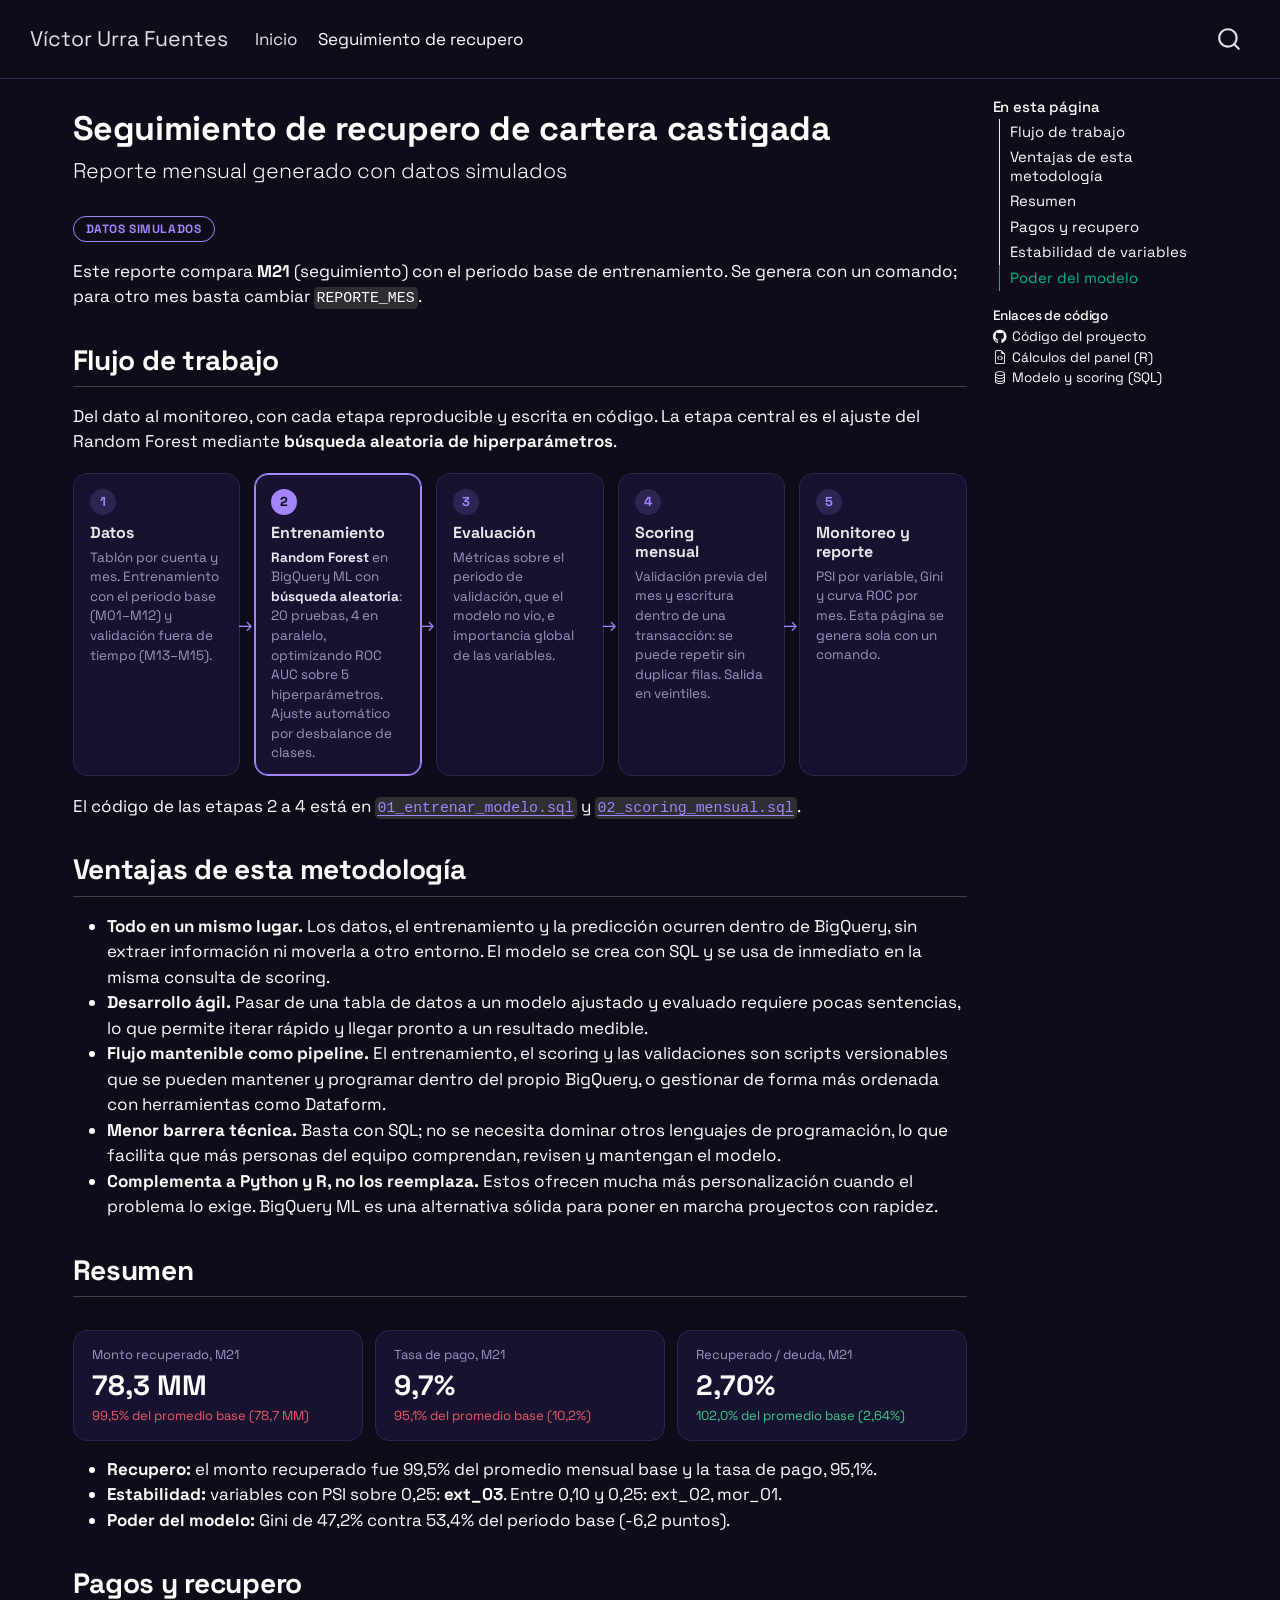
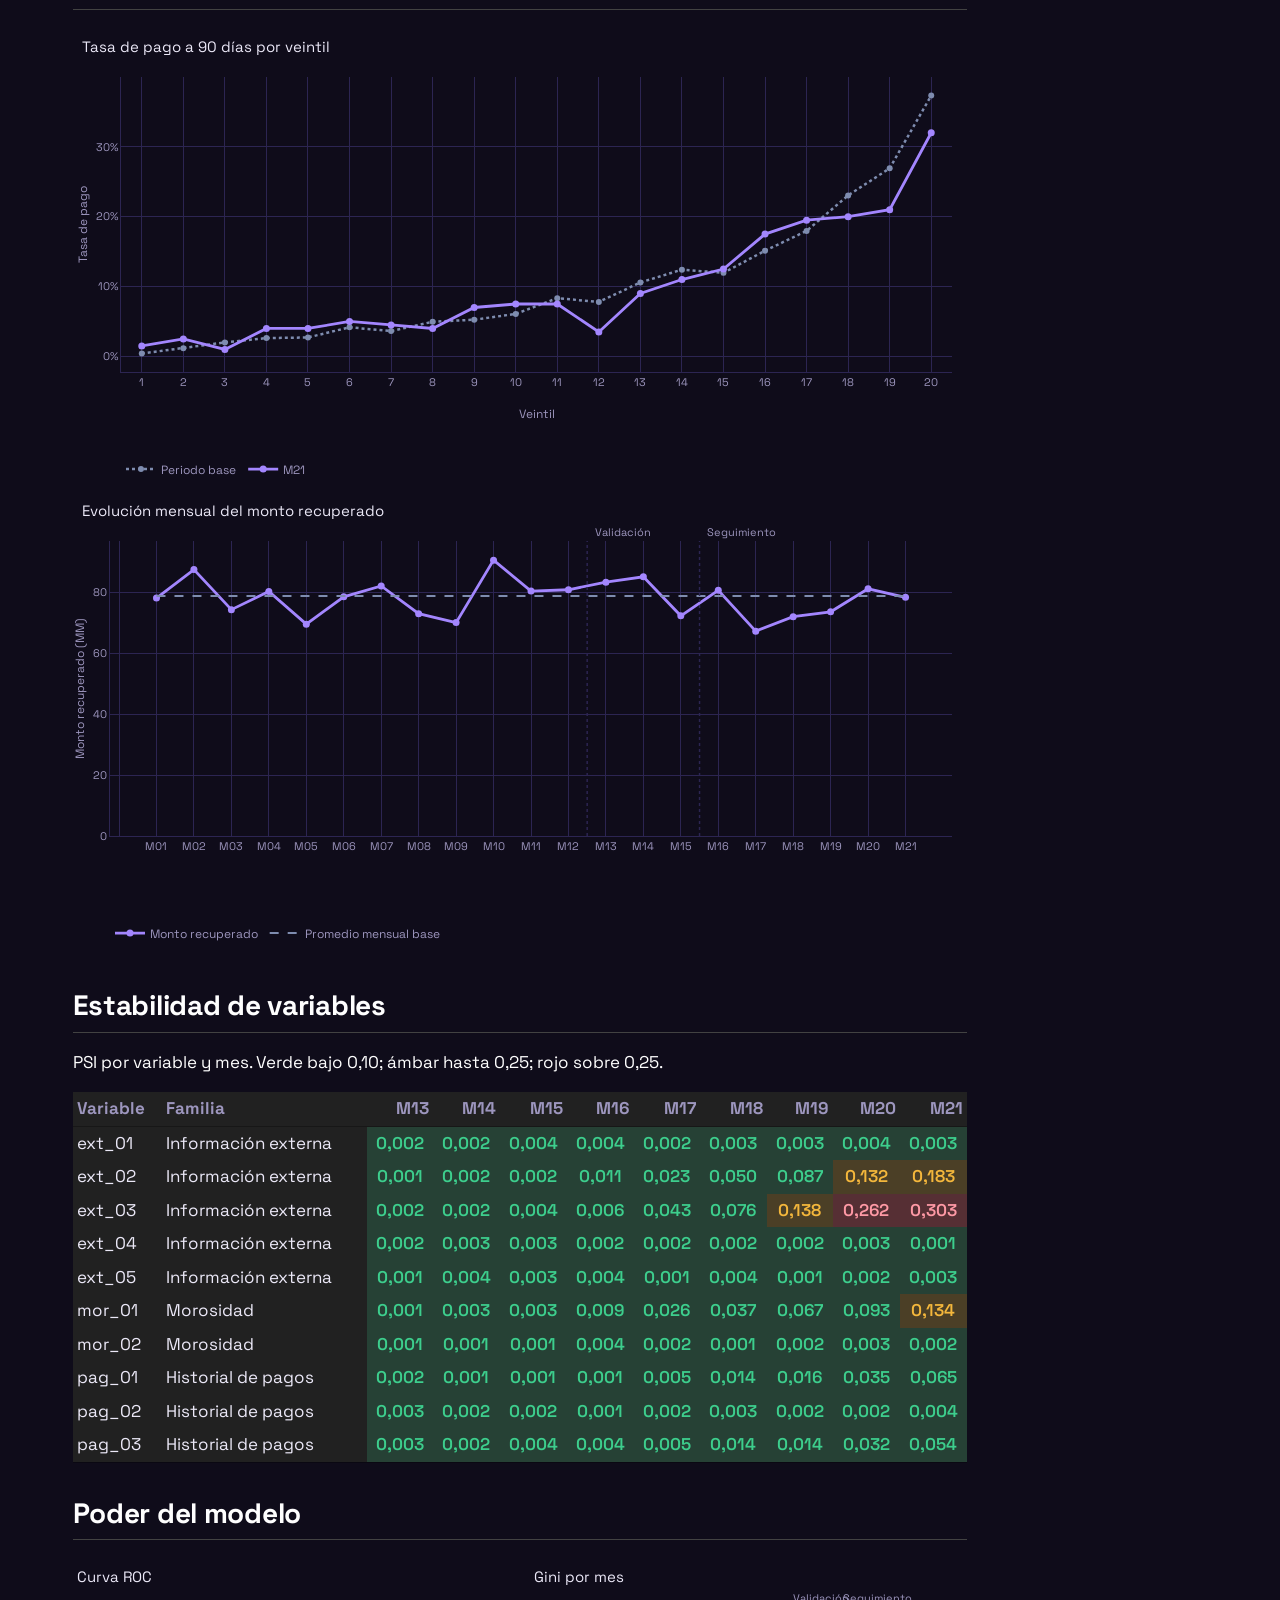
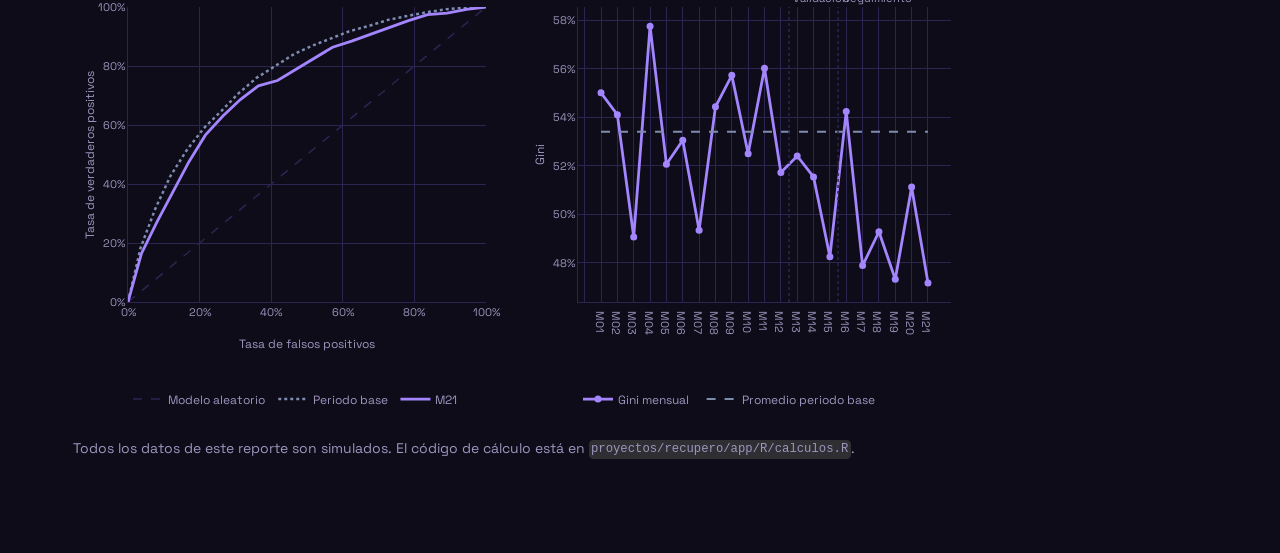
==== commit 326ca913: "Built site for gh-pages" ====
--- a/recupero.html
+++ b/recupero.html
@@ -151,7 +151,7 @@
   <li><a href="#flujo-de-trabajo" id="toc-flujo-de-trabajo" class="nav-link active" data-scroll-target="#flujo-de-trabajo">Flujo de trabajo</a></li>
   <li><a href="#ventajas-de-esta-metodología" id="toc-ventajas-de-esta-metodología" class="nav-link" data-scroll-target="#ventajas-de-esta-metodología">Ventajas de esta metodología</a></li>
   <li><a href="#resumen" id="toc-resumen" class="nav-link" data-scroll-target="#resumen">Resumen</a></li>
-  <li><a href="#pagos-y-recuperación" id="toc-pagos-y-recuperación" class="nav-link" data-scroll-target="#pagos-y-recuperación">Pagos y recuperación</a></li>
+  <li><a href="#pagos-y-recupero" id="toc-pagos-y-recupero" class="nav-link" data-scroll-target="#pagos-y-recupero">Pagos y recupero</a></li>
   <li><a href="#estabilidad-de-variables" id="toc-estabilidad-de-variables" class="nav-link" data-scroll-target="#estabilidad-de-variables">Estabilidad de variables</a></li>
   <li><a href="#poder-del-modelo" id="toc-poder-del-modelo" class="nav-link" data-scroll-target="#poder-del-modelo">Poder del modelo</a></li>
   </ul>
@@ -248,23 +248,23 @@
 </div>
 </div>
 <ul>
-<li><strong>Recuperación:</strong> el monto recuperado fue 99,5% del promedio mensual base y la tasa de pago, 95,1%.</li>
+<li><strong>Recupero:</strong> el monto recuperado fue 99,5% del promedio mensual base y la tasa de pago, 95,1%.</li>
 <li><strong>Estabilidad:</strong> variables con PSI sobre 0,25: <strong>ext_03</strong>. Entre 0,10 y 0,25: ext_02, mor_01.</li>
 <li><strong>Poder del modelo:</strong> Gini de 47,2% contra 53,4% del periodo base (-6,2 puntos).</li>
 </ul>
 </section>
-<section id="pagos-y-recuperación" class="level2">
-<h2 class="anchored" data-anchor-id="pagos-y-recuperación">Pagos y recuperación</h2>
+<section id="pagos-y-recupero" class="level2">
+<h2 class="anchored" data-anchor-id="pagos-y-recupero">Pagos y recupero</h2>
 <div class="cell">
 <div class="cell-output-display">
-<div class="plotly html-widget html-fill-item" id="htmlwidget-f3d8ba0c73eefa16fd6b" style="width:100%;height:464px;"></div>
-<script type="application/json" data-for="htmlwidget-f3d8ba0c73eefa16fd6b">{"x":{"visdat":{"5882e904c19":["function () ","plotlyVisDat"],"588680fdef":["function () ","data"],"58868b8615":["function () ","data"]},"cur_data":"58868b8615","attrs":{"588680fdef":{"alpha_stroke":1,"sizes":[10,100],"spans":[1,20],"x":{},"y":{},"type":"scatter","mode":"lines+markers","name":"Periodo base","line":{"color":"#7f8db0","width":2.5,"dash":"dot"},"marker":{"color":"#7f8db0","size":6},"hovertemplate":"Veintil %{x}<br>Periodo base: %{y:.1%}<extra><\/extra>","inherit":true},"58868b8615":{"alpha_stroke":1,"sizes":[10,100],"spans":[1,20],"x":{},"y":{},"type":"scatter","mode":"lines+markers","name":"M21","line":{"color":"#a487ff","width":2.7999999999999998},"marker":{"color":"#a487ff","size":7},"hovertemplate":"Veintil %{x}<br>M21: %{y:.1%}<extra><\/extra>","inherit":true}},"layout":{"margin":{"b":40,"l":8,"t":50,"r":16},"title":{"text":"Tasa de pago a 90 días por veintil","x":0.01,"xanchor":"left","font":{"color":"#ece9f8","size":15,"family":"Space Grotesk, system-ui, sans-serif"}},"paper_bgcolor":"rgba(0,0,0,0)","plot_bgcolor":"rgba(0,0,0,0)","font":{"color":"#9e97bf","family":"Space Grotesk, system-ui, sans-serif"},"xaxis":{"domain":[0,1],"automargin":true,"title":{"text":"Veintil","font":{"size":12}},"gridcolor":"#2d2653","zerolinecolor":"#2d2653","linecolor":"#2d2653","tickfont":{"size":11},"dtick":1,"range":[0.5,20.5]},"yaxis":{"domain":[0,1],"automargin":true,"title":{"text":"Tasa de pago","font":{"size":12}},"gridcolor":"#2d2653","zerolinecolor":"#2d2653","linecolor":"#2d2653","tickfont":{"size":11},"tickformat":".0%"},"legend":{"orientation":"h","x":0,"y":-0.28000000000000003,"font":{"size":12}},"hoverlabel":{"bgcolor":"#181331","font":{"color":"#ece9f8"}},"hovermode":"closest","showlegend":true},"source":"A","config":{"modeBarButtonsToAdd":["hoverclosest","hovercompare"],"showSendToCloud":false,"displayModeBar":false},"data":[{"x":[1,2,3,4,5,6,7,8,9,10,11,12,13,14,15,16,17,18,19,20],"y":[0.0041666666666666666,0.011666666666666667,0.02,0.026249999999999999,0.027083333333333334,0.041666666666666664,0.036249999999999998,0.049583333333333333,0.052499999999999998,0.060833333333333336,0.083333333333333329,0.077916666666666662,0.10583333333333333,0.12416666666666666,0.11958333333333333,0.15125,0.17958333333333334,0.23041666666666666,0.26916666666666667,0.37333333333333335],"type":"scatter","mode":"lines+markers","name":"Periodo base","line":{"color":"#7f8db0","width":2.5,"dash":"dot"},"marker":{"color":"#7f8db0","size":6,"line":{"color":"rgba(31,119,180,1)"}},"hovertemplate":["Veintil %{x}<br>Periodo base: %{y:.1%}<extra><\/extra>","Veintil %{x}<br>Periodo base: %{y:.1%}<extra><\/extra>","Veintil %{x}<br>Periodo base: %{y:.1%}<extra><\/extra>","Veintil %{x}<br>Periodo base: %{y:.1%}<extra><\/extra>","Veintil %{x}<br>Periodo base: %{y:.1%}<extra><\/extra>","Veintil %{x}<br>Periodo base: %{y:.1%}<extra><\/extra>","Veintil %{x}<br>Periodo base: %{y:.1%}<extra><\/extra>","Veintil %{x}<br>Periodo base: %{y:.1%}<extra><\/extra>","Veintil %{x}<br>Periodo base: %{y:.1%}<extra><\/extra>","Veintil %{x}<br>Periodo base: %{y:.1%}<extra><\/extra>","Veintil %{x}<br>Periodo base: %{y:.1%}<extra><\/extra>","Veintil %{x}<br>Periodo base: %{y:.1%}<extra><\/extra>","Veintil %{x}<br>Periodo base: %{y:.1%}<extra><\/extra>","Veintil %{x}<br>Periodo base: %{y:.1%}<extra><\/extra>","Veintil %{x}<br>Periodo base: %{y:.1%}<extra><\/extra>","Veintil %{x}<br>Periodo base: %{y:.1%}<extra><\/extra>","Veintil %{x}<br>Periodo base: %{y:.1%}<extra><\/extra>","Veintil %{x}<br>Periodo base: %{y:.1%}<extra><\/extra>","Veintil %{x}<br>Periodo base: %{y:.1%}<extra><\/extra>","Veintil %{x}<br>Periodo base: %{y:.1%}<extra><\/extra>"],"error_y":{"color":"rgba(31,119,180,1)"},"error_x":{"color":"rgba(31,119,180,1)"},"xaxis":"x","yaxis":"y","frame":null},{"x":[1,2,3,4,5,6,7,8,9,10,11,12,13,14,15,16,17,18,19,20],"y":[0.014999999999999999,0.025000000000000001,0.01,0.040000000000000001,0.040000000000000001,0.050000000000000003,0.044999999999999998,0.040000000000000001,0.070000000000000007,0.074999999999999997,0.074999999999999997,0.035000000000000003,0.089999999999999997,0.11,0.125,0.17499999999999999,0.19500000000000001,0.20000000000000001,0.20999999999999999,0.32000000000000001],"type":"scatter","mode":"lines+markers","name":"M21","line":{"color":"#a487ff","width":2.7999999999999998},"marker":{"color":"#a487ff","size":7,"line":{"color":"rgba(255,127,14,1)"}},"hovertemplate":["Veintil %{x}<br>M21: %{y:.1%}<extra><\/extra>","Veintil %{x}<br>M21: %{y:.1%}<extra><\/extra>","Veintil %{x}<br>M21: %{y:.1%}<extra><\/extra>","Veintil %{x}<br>M21: %{y:.1%}<extra><\/extra>","Veintil %{x}<br>M21: %{y:.1%}<extra><\/extra>","Veintil %{x}<br>M21: %{y:.1%}<extra><\/extra>","Veintil %{x}<br>M21: %{y:.1%}<extra><\/extra>","Veintil %{x}<br>M21: %{y:.1%}<extra><\/extra>","Veintil %{x}<br>M21: %{y:.1%}<extra><\/extra>","Veintil %{x}<br>M21: %{y:.1%}<extra><\/extra>","Veintil %{x}<br>M21: %{y:.1%}<extra><\/extra>","Veintil %{x}<br>M21: %{y:.1%}<extra><\/extra>","Veintil %{x}<br>M21: %{y:.1%}<extra><\/extra>","Veintil %{x}<br>M21: %{y:.1%}<extra><\/extra>","Veintil %{x}<br>M21: %{y:.1%}<extra><\/extra>","Veintil %{x}<br>M21: %{y:.1%}<extra><\/extra>","Veintil %{x}<br>M21: %{y:.1%}<extra><\/extra>","Veintil %{x}<br>M21: %{y:.1%}<extra><\/extra>","Veintil %{x}<br>M21: %{y:.1%}<extra><\/extra>","Veintil %{x}<br>M21: %{y:.1%}<extra><\/extra>"],"error_y":{"color":"rgba(255,127,14,1)"},"error_x":{"color":"rgba(255,127,14,1)"},"xaxis":"x","yaxis":"y","frame":null}],"highlight":{"on":"plotly_click","persistent":false,"dynamic":false,"selectize":false,"opacityDim":0.20000000000000001,"selected":{"opacity":1},"debounce":0},"shinyEvents":["plotly_hover","plotly_click","plotly_selected","plotly_relayout","plotly_brushed","plotly_brushing","plotly_clickannotation","plotly_doubleclick","plotly_deselect","plotly_afterplot","plotly_sunburstclick"],"base_url":"https://plot.ly"},"evals":[],"jsHooks":[]}</script>
+<div class="plotly html-widget html-fill-item" id="htmlwidget-f7e16d4adc6b6d53d530" style="width:100%;height:464px;"></div>
+<script type="application/json" data-for="htmlwidget-f7e16d4adc6b6d53d530">{"x":{"visdat":{"11c463e26e9":["function () ","plotlyVisDat"],"11c1dd616b0":["function () ","data"],"11c59ec72ca":["function () ","data"]},"cur_data":"11c59ec72ca","attrs":{"11c1dd616b0":{"alpha_stroke":1,"sizes":[10,100],"spans":[1,20],"x":{},"y":{},"type":"scatter","mode":"lines+markers","name":"Periodo base","line":{"color":"#7f8db0","width":2.5,"dash":"dot"},"marker":{"color":"#7f8db0","size":6},"hovertemplate":"Veintil %{x}<br>Periodo base: %{y:.1%}<extra><\/extra>","inherit":true},"11c59ec72ca":{"alpha_stroke":1,"sizes":[10,100],"spans":[1,20],"x":{},"y":{},"type":"scatter","mode":"lines+markers","name":"M21","line":{"color":"#a487ff","width":2.7999999999999998},"marker":{"color":"#a487ff","size":7},"hovertemplate":"Veintil %{x}<br>M21: %{y:.1%}<extra><\/extra>","inherit":true}},"layout":{"margin":{"b":40,"l":8,"t":50,"r":16},"title":{"text":"Tasa de pago a 90 días por veintil","x":0.01,"xanchor":"left","font":{"color":"#ece9f8","size":15,"family":"Space Grotesk, system-ui, sans-serif"}},"paper_bgcolor":"rgba(0,0,0,0)","plot_bgcolor":"rgba(0,0,0,0)","font":{"color":"#9e97bf","family":"Space Grotesk, system-ui, sans-serif"},"xaxis":{"domain":[0,1],"automargin":true,"title":{"text":"Veintil","font":{"size":12}},"gridcolor":"#2d2653","zerolinecolor":"#2d2653","linecolor":"#2d2653","tickfont":{"size":11},"dtick":1,"range":[0.5,20.5]},"yaxis":{"domain":[0,1],"automargin":true,"title":{"text":"Tasa de pago","font":{"size":12}},"gridcolor":"#2d2653","zerolinecolor":"#2d2653","linecolor":"#2d2653","tickfont":{"size":11},"tickformat":".0%"},"legend":{"orientation":"h","x":0,"y":-0.28000000000000003,"font":{"size":12}},"hoverlabel":{"bgcolor":"#181331","font":{"color":"#ece9f8"}},"hovermode":"closest","showlegend":true},"source":"A","config":{"modeBarButtonsToAdd":["hoverclosest","hovercompare"],"showSendToCloud":false,"displayModeBar":false},"data":[{"x":[1,2,3,4,5,6,7,8,9,10,11,12,13,14,15,16,17,18,19,20],"y":[0.0041666666666666666,0.011666666666666667,0.02,0.026249999999999999,0.027083333333333334,0.041666666666666664,0.036249999999999998,0.049583333333333333,0.052499999999999998,0.060833333333333336,0.083333333333333329,0.077916666666666662,0.10583333333333333,0.12416666666666666,0.11958333333333333,0.15125,0.17958333333333334,0.23041666666666666,0.26916666666666667,0.37333333333333335],"type":"scatter","mode":"lines+markers","name":"Periodo base","line":{"color":"#7f8db0","width":2.5,"dash":"dot"},"marker":{"color":"#7f8db0","size":6,"line":{"color":"rgba(31,119,180,1)"}},"hovertemplate":["Veintil %{x}<br>Periodo base: %{y:.1%}<extra><\/extra>","Veintil %{x}<br>Periodo base: %{y:.1%}<extra><\/extra>","Veintil %{x}<br>Periodo base: %{y:.1%}<extra><\/extra>","Veintil %{x}<br>Periodo base: %{y:.1%}<extra><\/extra>","Veintil %{x}<br>Periodo base: %{y:.1%}<extra><\/extra>","Veintil %{x}<br>Periodo base: %{y:.1%}<extra><\/extra>","Veintil %{x}<br>Periodo base: %{y:.1%}<extra><\/extra>","Veintil %{x}<br>Periodo base: %{y:.1%}<extra><\/extra>","Veintil %{x}<br>Periodo base: %{y:.1%}<extra><\/extra>","Veintil %{x}<br>Periodo base: %{y:.1%}<extra><\/extra>","Veintil %{x}<br>Periodo base: %{y:.1%}<extra><\/extra>","Veintil %{x}<br>Periodo base: %{y:.1%}<extra><\/extra>","Veintil %{x}<br>Periodo base: %{y:.1%}<extra><\/extra>","Veintil %{x}<br>Periodo base: %{y:.1%}<extra><\/extra>","Veintil %{x}<br>Periodo base: %{y:.1%}<extra><\/extra>","Veintil %{x}<br>Periodo base: %{y:.1%}<extra><\/extra>","Veintil %{x}<br>Periodo base: %{y:.1%}<extra><\/extra>","Veintil %{x}<br>Periodo base: %{y:.1%}<extra><\/extra>","Veintil %{x}<br>Periodo base: %{y:.1%}<extra><\/extra>","Veintil %{x}<br>Periodo base: %{y:.1%}<extra><\/extra>"],"error_y":{"color":"rgba(31,119,180,1)"},"error_x":{"color":"rgba(31,119,180,1)"},"xaxis":"x","yaxis":"y","frame":null},{"x":[1,2,3,4,5,6,7,8,9,10,11,12,13,14,15,16,17,18,19,20],"y":[0.014999999999999999,0.025000000000000001,0.01,0.040000000000000001,0.040000000000000001,0.050000000000000003,0.044999999999999998,0.040000000000000001,0.070000000000000007,0.074999999999999997,0.074999999999999997,0.035000000000000003,0.089999999999999997,0.11,0.125,0.17499999999999999,0.19500000000000001,0.20000000000000001,0.20999999999999999,0.32000000000000001],"type":"scatter","mode":"lines+markers","name":"M21","line":{"color":"#a487ff","width":2.7999999999999998},"marker":{"color":"#a487ff","size":7,"line":{"color":"rgba(255,127,14,1)"}},"hovertemplate":["Veintil %{x}<br>M21: %{y:.1%}<extra><\/extra>","Veintil %{x}<br>M21: %{y:.1%}<extra><\/extra>","Veintil %{x}<br>M21: %{y:.1%}<extra><\/extra>","Veintil %{x}<br>M21: %{y:.1%}<extra><\/extra>","Veintil %{x}<br>M21: %{y:.1%}<extra><\/extra>","Veintil %{x}<br>M21: %{y:.1%}<extra><\/extra>","Veintil %{x}<br>M21: %{y:.1%}<extra><\/extra>","Veintil %{x}<br>M21: %{y:.1%}<extra><\/extra>","Veintil %{x}<br>M21: %{y:.1%}<extra><\/extra>","Veintil %{x}<br>M21: %{y:.1%}<extra><\/extra>","Veintil %{x}<br>M21: %{y:.1%}<extra><\/extra>","Veintil %{x}<br>M21: %{y:.1%}<extra><\/extra>","Veintil %{x}<br>M21: %{y:.1%}<extra><\/extra>","Veintil %{x}<br>M21: %{y:.1%}<extra><\/extra>","Veintil %{x}<br>M21: %{y:.1%}<extra><\/extra>","Veintil %{x}<br>M21: %{y:.1%}<extra><\/extra>","Veintil %{x}<br>M21: %{y:.1%}<extra><\/extra>","Veintil %{x}<br>M21: %{y:.1%}<extra><\/extra>","Veintil %{x}<br>M21: %{y:.1%}<extra><\/extra>","Veintil %{x}<br>M21: %{y:.1%}<extra><\/extra>"],"error_y":{"color":"rgba(255,127,14,1)"},"error_x":{"color":"rgba(255,127,14,1)"},"xaxis":"x","yaxis":"y","frame":null}],"highlight":{"on":"plotly_click","persistent":false,"dynamic":false,"selectize":false,"opacityDim":0.20000000000000001,"selected":{"opacity":1},"debounce":0},"shinyEvents":["plotly_hover","plotly_click","plotly_selected","plotly_relayout","plotly_brushed","plotly_brushing","plotly_clickannotation","plotly_doubleclick","plotly_deselect","plotly_afterplot","plotly_sunburstclick"],"base_url":"https://plot.ly"},"evals":[],"jsHooks":[]}</script>
 </div>
 </div>
 <div class="cell">
 <div class="cell-output-display">
-<div class="plotly html-widget html-fill-item" id="htmlwidget-4b2d93dc4ad2b711570b" style="width:100%;height:464px;"></div>
-<script type="application/json" data-for="htmlwidget-4b2d93dc4ad2b711570b">{"x":{"visdat":{"588328d7090":["function () ","plotlyVisDat"]},"cur_data":"588328d7090","attrs":{"588328d7090":{"x":{},"y":{},"mode":"lines+markers","line":{"color":"#a487ff","width":2.7999999999999998},"marker":{"color":"#a487ff","size":7},"text":{},"hovertemplate":"%{text}: %{y:.1f} MM<extra><\/extra>","name":"Monto recuperado","alpha_stroke":1,"sizes":[10,100],"spans":[1,20],"type":"scatter"},"588328d7090.1":{"x":[1,21],"y":[78.67412625,78.67412625],"type":"scatter","mode":"lines","name":"Promedio mensual base","line":{"color":"#7f8db0","width":2,"dash":"dash"},"hovertemplate":"Promedio base: %{y:.1f} MM<extra><\/extra>","inherit":false}},"layout":{"margin":{"b":40,"l":8,"t":50,"r":16},"title":{"text":"Evolución mensual del monto recuperado","x":0.01,"xanchor":"left","font":{"color":"#ece9f8","size":15,"family":"Space Grotesk, system-ui, sans-serif"}},"paper_bgcolor":"rgba(0,0,0,0)","plot_bgcolor":"rgba(0,0,0,0)","font":{"color":"#9e97bf","family":"Space Grotesk, system-ui, sans-serif"},"xaxis":{"domain":[0,1],"automargin":true,"title":{"text":[],"font":{"size":12}},"gridcolor":"#2d2653","zerolinecolor":"#2d2653","linecolor":"#2d2653","tickfont":{"size":11},"tickmode":"array","tickvals":[1,2,3,4,5,6,7,8,9,10,11,12,13,14,15,16,17,18,19,20,21],"ticktext":["M01","M02","M03","M04","M05","M06","M07","M08","M09","M10","M11","M12","M13","M14","M15","M16","M17","M18","M19","M20","M21"]},"yaxis":{"domain":[0,1],"automargin":true,"title":{"text":"Monto recuperado (MM)","font":{"size":12}},"gridcolor":"#2d2653","zerolinecolor":"#2d2653","linecolor":"#2d2653","tickfont":{"size":11},"rangemode":"tozero"},"legend":{"orientation":"h","x":0,"y":-0.28000000000000003,"font":{"size":12}},"hoverlabel":{"bgcolor":"#181331","font":{"color":"#ece9f8"}},"shapes":[{"type":"line","x0":12.5,"x1":12.5,"y0":0,"y1":1,"yref":"paper","line":{"color":"#2d2653","width":1.5,"dash":"dot"}},{"type":"line","x0":15.5,"x1":15.5,"y0":0,"y1":1,"yref":"paper","line":{"color":"#2d2653","width":1.5,"dash":"dot"}}],"annotations":[{"x":12.65,"y":1,"yref":"paper","text":"Validación","showarrow":false,"xanchor":"left","yanchor":"bottom","font":{"size":11,"color":"#9e97bf"}},{"x":15.65,"y":1,"yref":"paper","text":"Seguimiento","showarrow":false,"xanchor":"left","yanchor":"bottom","font":{"size":11,"color":"#9e97bf"}}],"hovermode":"closest","showlegend":true},"source":"A","config":{"modeBarButtonsToAdd":["hoverclosest","hovercompare"],"showSendToCloud":false,"displayModeBar":false},"data":[{"x":[1,2,3,4,5,6,7,8,9,10,11,12,13,14,15,16,17,18,19,20,21],"y":[78.018659999999997,87.374402000000003,74.219258999999994,80.19323,69.461646999999999,78.413668999999999,82.001424,72.915000000000006,69.973930999999993,90.458132000000006,80.318938000000003,80.741223000000005,83.238237999999996,84.993448000000001,72.191500000000005,80.543937,67.175289000000006,71.923580999999999,73.508641999999995,81.054670999999999,78.278630000000007],"mode":"lines+markers","line":{"color":"#a487ff","width":2.7999999999999998},"marker":{"color":"#a487ff","size":7,"line":{"color":"rgba(31,119,180,1)"}},"text":["M01","M02","M03","M04","M05","M06","M07","M08","M09","M10","M11","M12","M13","M14","M15","M16","M17","M18","M19","M20","M21"],"hovertemplate":["%{text}: %{y:.1f} MM<extra><\/extra>","%{text}: %{y:.1f} MM<extra><\/extra>","%{text}: %{y:.1f} MM<extra><\/extra>","%{text}: %{y:.1f} MM<extra><\/extra>","%{text}: %{y:.1f} MM<extra><\/extra>","%{text}: %{y:.1f} MM<extra><\/extra>","%{text}: %{y:.1f} MM<extra><\/extra>","%{text}: %{y:.1f} MM<extra><\/extra>","%{text}: %{y:.1f} MM<extra><\/extra>","%{text}: %{y:.1f} MM<extra><\/extra>","%{text}: %{y:.1f} MM<extra><\/extra>","%{text}: %{y:.1f} MM<extra><\/extra>","%{text}: %{y:.1f} MM<extra><\/extra>","%{text}: %{y:.1f} MM<extra><\/extra>","%{text}: %{y:.1f} MM<extra><\/extra>","%{text}: %{y:.1f} MM<extra><\/extra>","%{text}: %{y:.1f} MM<extra><\/extra>","%{text}: %{y:.1f} MM<extra><\/extra>","%{text}: %{y:.1f} MM<extra><\/extra>","%{text}: %{y:.1f} MM<extra><\/extra>","%{text}: %{y:.1f} MM<extra><\/extra>"],"name":"Monto recuperado","type":"scatter","error_y":{"color":"rgba(31,119,180,1)"},"error_x":{"color":"rgba(31,119,180,1)"},"xaxis":"x","yaxis":"y","frame":null},{"x":[1,21],"y":[78.67412625,78.67412625],"type":"scatter","mode":"lines","name":"Promedio mensual base","line":{"color":"#7f8db0","width":2,"dash":"dash"},"hovertemplate":["Promedio base: %{y:.1f} MM<extra><\/extra>","Promedio base: %{y:.1f} MM<extra><\/extra>"],"marker":{"color":"rgba(255,127,14,1)","line":{"color":"rgba(255,127,14,1)"}},"error_y":{"color":"rgba(255,127,14,1)"},"error_x":{"color":"rgba(255,127,14,1)"},"xaxis":"x","yaxis":"y","frame":null}],"highlight":{"on":"plotly_click","persistent":false,"dynamic":false,"selectize":false,"opacityDim":0.20000000000000001,"selected":{"opacity":1},"debounce":0},"shinyEvents":["plotly_hover","plotly_click","plotly_selected","plotly_relayout","plotly_brushed","plotly_brushing","plotly_clickannotation","plotly_doubleclick","plotly_deselect","plotly_afterplot","plotly_sunburstclick"],"base_url":"https://plot.ly"},"evals":[],"jsHooks":[]}</script>
+<div class="plotly html-widget html-fill-item" id="htmlwidget-67fd0891604871cc3e5e" style="width:100%;height:464px;"></div>
+<script type="application/json" data-for="htmlwidget-67fd0891604871cc3e5e">{"x":{"visdat":{"11c31365d40":["function () ","plotlyVisDat"]},"cur_data":"11c31365d40","attrs":{"11c31365d40":{"x":{},"y":{},"mode":"lines+markers","line":{"color":"#a487ff","width":2.7999999999999998},"marker":{"color":"#a487ff","size":7},"text":{},"hovertemplate":"%{text}: %{y:.1f} MM<extra><\/extra>","name":"Monto recuperado","alpha_stroke":1,"sizes":[10,100],"spans":[1,20],"type":"scatter"},"11c31365d40.1":{"x":[1,21],"y":[78.67412625,78.67412625],"type":"scatter","mode":"lines","name":"Promedio mensual base","line":{"color":"#7f8db0","width":2,"dash":"dash"},"hovertemplate":"Promedio base: %{y:.1f} MM<extra><\/extra>","inherit":false}},"layout":{"margin":{"b":40,"l":8,"t":50,"r":16},"title":{"text":"Evolución mensual del monto recuperado","x":0.01,"xanchor":"left","font":{"color":"#ece9f8","size":15,"family":"Space Grotesk, system-ui, sans-serif"}},"paper_bgcolor":"rgba(0,0,0,0)","plot_bgcolor":"rgba(0,0,0,0)","font":{"color":"#9e97bf","family":"Space Grotesk, system-ui, sans-serif"},"xaxis":{"domain":[0,1],"automargin":true,"title":{"text":[],"font":{"size":12}},"gridcolor":"#2d2653","zerolinecolor":"#2d2653","linecolor":"#2d2653","tickfont":{"size":11},"tickmode":"array","tickvals":[1,2,3,4,5,6,7,8,9,10,11,12,13,14,15,16,17,18,19,20,21],"ticktext":["M01","M02","M03","M04","M05","M06","M07","M08","M09","M10","M11","M12","M13","M14","M15","M16","M17","M18","M19","M20","M21"]},"yaxis":{"domain":[0,1],"automargin":true,"title":{"text":"Monto recuperado (MM)","font":{"size":12}},"gridcolor":"#2d2653","zerolinecolor":"#2d2653","linecolor":"#2d2653","tickfont":{"size":11},"rangemode":"tozero"},"legend":{"orientation":"h","x":0,"y":-0.28000000000000003,"font":{"size":12}},"hoverlabel":{"bgcolor":"#181331","font":{"color":"#ece9f8"}},"shapes":[{"type":"line","x0":12.5,"x1":12.5,"y0":0,"y1":1,"yref":"paper","line":{"color":"#2d2653","width":1.5,"dash":"dot"}},{"type":"line","x0":15.5,"x1":15.5,"y0":0,"y1":1,"yref":"paper","line":{"color":"#2d2653","width":1.5,"dash":"dot"}}],"annotations":[{"x":12.65,"y":1,"yref":"paper","text":"Validación","showarrow":false,"xanchor":"left","yanchor":"bottom","font":{"size":11,"color":"#9e97bf"}},{"x":15.65,"y":1,"yref":"paper","text":"Seguimiento","showarrow":false,"xanchor":"left","yanchor":"bottom","font":{"size":11,"color":"#9e97bf"}}],"hovermode":"closest","showlegend":true},"source":"A","config":{"modeBarButtonsToAdd":["hoverclosest","hovercompare"],"showSendToCloud":false,"displayModeBar":false},"data":[{"x":[1,2,3,4,5,6,7,8,9,10,11,12,13,14,15,16,17,18,19,20,21],"y":[78.018659999999997,87.374402000000003,74.219258999999994,80.19323,69.461646999999999,78.413668999999999,82.001424,72.915000000000006,69.973930999999993,90.458132000000006,80.318938000000003,80.741223000000005,83.238237999999996,84.993448000000001,72.191500000000005,80.543937,67.175289000000006,71.923580999999999,73.508641999999995,81.054670999999999,78.278630000000007],"mode":"lines+markers","line":{"color":"#a487ff","width":2.7999999999999998},"marker":{"color":"#a487ff","size":7,"line":{"color":"rgba(31,119,180,1)"}},"text":["M01","M02","M03","M04","M05","M06","M07","M08","M09","M10","M11","M12","M13","M14","M15","M16","M17","M18","M19","M20","M21"],"hovertemplate":["%{text}: %{y:.1f} MM<extra><\/extra>","%{text}: %{y:.1f} MM<extra><\/extra>","%{text}: %{y:.1f} MM<extra><\/extra>","%{text}: %{y:.1f} MM<extra><\/extra>","%{text}: %{y:.1f} MM<extra><\/extra>","%{text}: %{y:.1f} MM<extra><\/extra>","%{text}: %{y:.1f} MM<extra><\/extra>","%{text}: %{y:.1f} MM<extra><\/extra>","%{text}: %{y:.1f} MM<extra><\/extra>","%{text}: %{y:.1f} MM<extra><\/extra>","%{text}: %{y:.1f} MM<extra><\/extra>","%{text}: %{y:.1f} MM<extra><\/extra>","%{text}: %{y:.1f} MM<extra><\/extra>","%{text}: %{y:.1f} MM<extra><\/extra>","%{text}: %{y:.1f} MM<extra><\/extra>","%{text}: %{y:.1f} MM<extra><\/extra>","%{text}: %{y:.1f} MM<extra><\/extra>","%{text}: %{y:.1f} MM<extra><\/extra>","%{text}: %{y:.1f} MM<extra><\/extra>","%{text}: %{y:.1f} MM<extra><\/extra>","%{text}: %{y:.1f} MM<extra><\/extra>"],"name":"Monto recuperado","type":"scatter","error_y":{"color":"rgba(31,119,180,1)"},"error_x":{"color":"rgba(31,119,180,1)"},"xaxis":"x","yaxis":"y","frame":null},{"x":[1,21],"y":[78.67412625,78.67412625],"type":"scatter","mode":"lines","name":"Promedio mensual base","line":{"color":"#7f8db0","width":2,"dash":"dash"},"hovertemplate":["Promedio base: %{y:.1f} MM<extra><\/extra>","Promedio base: %{y:.1f} MM<extra><\/extra>"],"marker":{"color":"rgba(255,127,14,1)","line":{"color":"rgba(255,127,14,1)"}},"error_y":{"color":"rgba(255,127,14,1)"},"error_x":{"color":"rgba(255,127,14,1)"},"xaxis":"x","yaxis":"y","frame":null}],"highlight":{"on":"plotly_click","persistent":false,"dynamic":false,"selectize":false,"opacityDim":0.20000000000000001,"selected":{"opacity":1},"debounce":0},"shinyEvents":["plotly_hover","plotly_click","plotly_selected","plotly_relayout","plotly_brushed","plotly_brushing","plotly_clickannotation","plotly_doubleclick","plotly_deselect","plotly_afterplot","plotly_sunburstclick"],"base_url":"https://plot.ly"},"evals":[],"jsHooks":[]}</script>
 </div>
 </div>
 </section>
@@ -273,8 +273,8 @@
 <p>PSI por variable y mes. Verde bajo 0,10; ámbar hasta 0,25; rojo sobre 0,25.</p>
 <div class="cell">
 <div class="cell-output-display">
-<div class="datatables html-widget html-fill-item" id="htmlwidget-c3d4bdad515d8f87f3bd" style="width:100%;height:auto;"></div>
-<script type="application/json" data-for="htmlwidget-c3d4bdad515d8f87f3bd">{"x":{"filter":"none","vertical":false,"data":[["ext_01","ext_02","ext_03","ext_04","ext_05","mor_01","mor_02","pag_01","pag_02","pag_03"],["Información externa","Información externa","Información externa","Información externa","Información externa","Morosidad","Morosidad","Historial de pagos","Historial de pagos","Historial de pagos"],[0.001893447868629334,0.001428855201712071,0.00198666033664997,0.00215946505763491,0.001412050387648864,0.00119672252862375,0.001356982454358559,0.002044152820661717,0.00287902663579911,0.002906710026574746],[0.001797490238831156,0.001638303875677123,0.002327605968516809,0.002835745424827256,0.004191564006781655,0.00295160449640863,0.0009600695793566068,0.0005921696410744876,0.001537914099537313,0.001812656021862517],[0.003686591141842997,0.001956123163481418,0.004005475170829246,0.00304013702213342,0.002684889447692991,0.002933407667324917,0.001008694925148063,0.0007255602950920438,0.001558511981541287,0.003888207041112945],[0.004234919497132669,0.01051929677620435,0.005516096888601729,0.002246550812320935,0.004091333269506611,0.008613389066865824,0.003560145282573073,0.001464387111833677,0.0006323188818517262,0.004037416031899683],[0.002162368601393137,0.02283636971998856,0.04327036951516083,0.002454654309982984,0.0009550863664108224,0.02623881077192854,0.001996775443074816,0.004686158713841223,0.001853839054831114,0.00495868060156509],[0.002582841981784538,0.0499773519646698,0.07555145015484639,0.00187076188065234,0.003847392668125857,0.03689592011940766,0.001389216576459913,0.01433309187584253,0.002543357789590198,0.01407289754042212],[0.002850951722213414,0.08709511695771929,0.1382000714252073,0.002144757266718256,0.001016346634385303,0.06681070732579109,0.001987730493413195,0.01638704568490755,0.0018474496016421,0.01440526456299265],[0.004202716034268428,0.1318933443642166,0.2617045786746865,0.003215857903988992,0.002200486777110743,0.09349220248317353,0.003377837005713431,0.03534100832495346,0.00222087352807666,0.03222172310696841],[0.003380692017413734,0.1829369714369636,0.3027386669363818,0.00116210135529548,0.003269642265795341,0.1337590898584534,0.001523892959602273,0.06483316109076057,0.003695166088050901,0.0538192162767788]],"container":"<table class=\"compact\">\n  <thead>\n    <tr>\n      <th>Variable<\/th>\n      <th>Familia<\/th>\n      <th>M13<\/th>\n      <th>M14<\/th>\n      <th>M15<\/th>\n      <th>M16<\/th>\n      <th>M17<\/th>\n      <th>M18<\/th>\n      <th>M19<\/th>\n      <th>M20<\/th>\n      <th>M21<\/th>\n    <\/tr>\n  <\/thead>\n<\/table>","options":{"dom":"t","paging":false,"ordering":false,"scrollX":true,"columnDefs":[{"targets":2,"render":"function(data, type, row, meta) {\n    return type !== 'display' ? data : DTWidget.formatRound(data, 3, 3, \",\", \",\", null);\n  }"},{"targets":3,"render":"function(data, type, row, meta) {\n    return type !== 'display' ? data : DTWidget.formatRound(data, 3, 3, \",\", \",\", null);\n  }"},{"targets":4,"render":"function(data, type, row, meta) {\n    return type !== 'display' ? data : DTWidget.formatRound(data, 3, 3, \",\", \",\", null);\n  }"},{"targets":5,"render":"function(data, type, row, meta) {\n    return type !== 'display' ? data : DTWidget.formatRound(data, 3, 3, \",\", \",\", null);\n  }"},{"targets":6,"render":"function(data, type, row, meta) {\n    return type !== 'display' ? data : DTWidget.formatRound(data, 3, 3, \",\", \",\", null);\n  }"},{"targets":7,"render":"function(data, type, row, meta) {\n    return type !== 'display' ? data : DTWidget.formatRound(data, 3, 3, \",\", \",\", null);\n  }"},{"targets":8,"render":"function(data, type, row, meta) {\n    return type !== 'display' ? data : DTWidget.formatRound(data, 3, 3, \",\", \",\", null);\n  }"},{"targets":9,"render":"function(data, type, row, meta) {\n    return type !== 'display' ? data : DTWidget.formatRound(data, 3, 3, \",\", \",\", null);\n  }"},{"targets":10,"render":"function(data, type, row, meta) {\n    return type !== 'display' ? data : DTWidget.formatRound(data, 3, 3, \",\", \",\", null);\n  }"},{"className":"dt-right","targets":[2,3,4,5,6,7,8,9,10]},{"name":"Variable","targets":0},{"name":"Familia","targets":1},{"name":"M13","targets":2},{"name":"M14","targets":3},{"name":"M15","targets":4},{"name":"M16","targets":5},{"name":"M17","targets":6},{"name":"M18","targets":7},{"name":"M19","targets":8},{"name":"M20","targets":9},{"name":"M21","targets":10}],"order":[],"autoWidth":false,"orderClasses":false,"rowCallback":"function(row, data, displayNum, displayIndex, dataIndex) {\nvar value=data[2]; $(this.api().cell(row, 2).node()).css({'font-weight':'600','color':isNaN(parseFloat(value)) ? '' : value <= 0.1 ? \"#3ecf8e\" : value <= 0.25 ? \"#f5b83d\" : \"#ff9aa6\",'background-color':isNaN(parseFloat(value)) ? '' : value <= 0.1 ? \"rgba(62,207,142,.18)\" : value <= 0.25 ? \"rgba(245,184,61,.20)\" : \"rgba(239,91,107,.26)\",'text-align':'center'});\nvar value=data[3]; $(this.api().cell(row, 3).node()).css({'font-weight':'600','color':isNaN(parseFloat(value)) ? '' : value <= 0.1 ? \"#3ecf8e\" : value <= 0.25 ? \"#f5b83d\" : \"#ff9aa6\",'background-color':isNaN(parseFloat(value)) ? '' : value <= 0.1 ? \"rgba(62,207,142,.18)\" : value <= 0.25 ? \"rgba(245,184,61,.20)\" : \"rgba(239,91,107,.26)\",'text-align':'center'});\nvar value=data[4]; $(this.api().cell(row, 4).node()).css({'font-weight':'600','color':isNaN(parseFloat(value)) ? '' : value <= 0.1 ? \"#3ecf8e\" : value <= 0.25 ? \"#f5b83d\" : \"#ff9aa6\",'background-color':isNaN(parseFloat(value)) ? '' : value <= 0.1 ? \"rgba(62,207,142,.18)\" : value <= 0.25 ? \"rgba(245,184,61,.20)\" : \"rgba(239,91,107,.26)\",'text-align':'center'});\nvar value=data[5]; $(this.api().cell(row, 5).node()).css({'font-weight':'600','color':isNaN(parseFloat(value)) ? '' : value <= 0.1 ? \"#3ecf8e\" : value <= 0.25 ? \"#f5b83d\" : \"#ff9aa6\",'background-color':isNaN(parseFloat(value)) ? '' : value <= 0.1 ? \"rgba(62,207,142,.18)\" : value <= 0.25 ? \"rgba(245,184,61,.20)\" : \"rgba(239,91,107,.26)\",'text-align':'center'});\nvar value=data[6]; $(this.api().cell(row, 6).node()).css({'font-weight':'600','color':isNaN(parseFloat(value)) ? '' : value <= 0.1 ? \"#3ecf8e\" : value <= 0.25 ? \"#f5b83d\" : \"#ff9aa6\",'background-color':isNaN(parseFloat(value)) ? '' : value <= 0.1 ? \"rgba(62,207,142,.18)\" : value <= 0.25 ? \"rgba(245,184,61,.20)\" : \"rgba(239,91,107,.26)\",'text-align':'center'});\nvar value=data[7]; $(this.api().cell(row, 7).node()).css({'font-weight':'600','color':isNaN(parseFloat(value)) ? '' : value <= 0.1 ? \"#3ecf8e\" : value <= 0.25 ? \"#f5b83d\" : \"#ff9aa6\",'background-color':isNaN(parseFloat(value)) ? '' : value <= 0.1 ? \"rgba(62,207,142,.18)\" : value <= 0.25 ? \"rgba(245,184,61,.20)\" : \"rgba(239,91,107,.26)\",'text-align':'center'});\nvar value=data[8]; $(this.api().cell(row, 8).node()).css({'font-weight':'600','color':isNaN(parseFloat(value)) ? '' : value <= 0.1 ? \"#3ecf8e\" : value <= 0.25 ? \"#f5b83d\" : \"#ff9aa6\",'background-color':isNaN(parseFloat(value)) ? '' : value <= 0.1 ? \"rgba(62,207,142,.18)\" : value <= 0.25 ? \"rgba(245,184,61,.20)\" : \"rgba(239,91,107,.26)\",'text-align':'center'});\nvar value=data[9]; $(this.api().cell(row, 9).node()).css({'font-weight':'600','color':isNaN(parseFloat(value)) ? '' : value <= 0.1 ? \"#3ecf8e\" : value <= 0.25 ? \"#f5b83d\" : \"#ff9aa6\",'background-color':isNaN(parseFloat(value)) ? '' : value <= 0.1 ? \"rgba(62,207,142,.18)\" : value <= 0.25 ? \"rgba(245,184,61,.20)\" : \"rgba(239,91,107,.26)\",'text-align':'center'});\nvar value=data[10]; $(this.api().cell(row, 10).node()).css({'font-weight':'600','color':isNaN(parseFloat(value)) ? '' : value <= 0.1 ? \"#3ecf8e\" : value <= 0.25 ? \"#f5b83d\" : \"#ff9aa6\",'background-color':isNaN(parseFloat(value)) ? '' : value <= 0.1 ? \"rgba(62,207,142,.18)\" : value <= 0.25 ? \"rgba(245,184,61,.20)\" : \"rgba(239,91,107,.26)\",'text-align':'center'});\n}"}},"evals":["options.columnDefs.0.render","options.columnDefs.1.render","options.columnDefs.2.render","options.columnDefs.3.render","options.columnDefs.4.render","options.columnDefs.5.render","options.columnDefs.6.render","options.columnDefs.7.render","options.columnDefs.8.render","options.rowCallback"],"jsHooks":[]}</script>
+<div class="datatables html-widget html-fill-item" id="htmlwidget-0bb6da925aa26f0be872" style="width:100%;height:auto;"></div>
+<script type="application/json" data-for="htmlwidget-0bb6da925aa26f0be872">{"x":{"filter":"none","vertical":false,"data":[["ext_01","ext_02","ext_03","ext_04","ext_05","mor_01","mor_02","pag_01","pag_02","pag_03"],["Información externa","Información externa","Información externa","Información externa","Información externa","Morosidad","Morosidad","Historial de pagos","Historial de pagos","Historial de pagos"],[0.001893447868629334,0.001428855201712071,0.00198666033664997,0.00215946505763491,0.001412050387648864,0.00119672252862375,0.001356982454358559,0.002044152820661717,0.00287902663579911,0.002906710026574746],[0.001797490238831156,0.001638303875677123,0.002327605968516809,0.002835745424827256,0.004191564006781655,0.00295160449640863,0.0009600695793566068,0.0005921696410744876,0.001537914099537313,0.001812656021862517],[0.003686591141842997,0.001956123163481418,0.004005475170829246,0.00304013702213342,0.002684889447692991,0.002933407667324917,0.001008694925148063,0.0007255602950920438,0.001558511981541287,0.003888207041112945],[0.004234919497132669,0.01051929677620435,0.005516096888601729,0.002246550812320935,0.004091333269506611,0.008613389066865824,0.003560145282573073,0.001464387111833677,0.0006323188818517262,0.004037416031899683],[0.002162368601393137,0.02283636971998856,0.04327036951516083,0.002454654309982984,0.0009550863664108224,0.02623881077192854,0.001996775443074816,0.004686158713841223,0.001853839054831114,0.00495868060156509],[0.002582841981784538,0.0499773519646698,0.07555145015484639,0.00187076188065234,0.003847392668125857,0.03689592011940766,0.001389216576459913,0.01433309187584253,0.002543357789590198,0.01407289754042212],[0.002850951722213414,0.08709511695771929,0.1382000714252073,0.002144757266718256,0.001016346634385303,0.06681070732579109,0.001987730493413195,0.01638704568490755,0.0018474496016421,0.01440526456299265],[0.004202716034268428,0.1318933443642166,0.2617045786746865,0.003215857903988992,0.002200486777110743,0.09349220248317353,0.003377837005713431,0.03534100832495346,0.00222087352807666,0.03222172310696841],[0.003380692017413734,0.1829369714369636,0.3027386669363818,0.00116210135529548,0.003269642265795341,0.1337590898584534,0.001523892959602273,0.06483316109076057,0.003695166088050901,0.0538192162767788]],"container":"<table class=\"compact\">\n  <thead>\n    <tr>\n      <th>Variable<\/th>\n      <th>Familia<\/th>\n      <th>M13<\/th>\n      <th>M14<\/th>\n      <th>M15<\/th>\n      <th>M16<\/th>\n      <th>M17<\/th>\n      <th>M18<\/th>\n      <th>M19<\/th>\n      <th>M20<\/th>\n      <th>M21<\/th>\n    <\/tr>\n  <\/thead>\n<\/table>","options":{"dom":"t","paging":false,"ordering":false,"scrollX":true,"columnDefs":[{"targets":2,"render":"function(data, type, row, meta) {\n    return type !== 'display' ? data : DTWidget.formatRound(data, 3, 3, \",\", \",\", null);\n  }"},{"targets":3,"render":"function(data, type, row, meta) {\n    return type !== 'display' ? data : DTWidget.formatRound(data, 3, 3, \",\", \",\", null);\n  }"},{"targets":4,"render":"function(data, type, row, meta) {\n    return type !== 'display' ? data : DTWidget.formatRound(data, 3, 3, \",\", \",\", null);\n  }"},{"targets":5,"render":"function(data, type, row, meta) {\n    return type !== 'display' ? data : DTWidget.formatRound(data, 3, 3, \",\", \",\", null);\n  }"},{"targets":6,"render":"function(data, type, row, meta) {\n    return type !== 'display' ? data : DTWidget.formatRound(data, 3, 3, \",\", \",\", null);\n  }"},{"targets":7,"render":"function(data, type, row, meta) {\n    return type !== 'display' ? data : DTWidget.formatRound(data, 3, 3, \",\", \",\", null);\n  }"},{"targets":8,"render":"function(data, type, row, meta) {\n    return type !== 'display' ? data : DTWidget.formatRound(data, 3, 3, \",\", \",\", null);\n  }"},{"targets":9,"render":"function(data, type, row, meta) {\n    return type !== 'display' ? data : DTWidget.formatRound(data, 3, 3, \",\", \",\", null);\n  }"},{"targets":10,"render":"function(data, type, row, meta) {\n    return type !== 'display' ? data : DTWidget.formatRound(data, 3, 3, \",\", \",\", null);\n  }"},{"className":"dt-right","targets":[2,3,4,5,6,7,8,9,10]},{"name":"Variable","targets":0},{"name":"Familia","targets":1},{"name":"M13","targets":2},{"name":"M14","targets":3},{"name":"M15","targets":4},{"name":"M16","targets":5},{"name":"M17","targets":6},{"name":"M18","targets":7},{"name":"M19","targets":8},{"name":"M20","targets":9},{"name":"M21","targets":10}],"order":[],"autoWidth":false,"orderClasses":false,"rowCallback":"function(row, data, displayNum, displayIndex, dataIndex) {\nvar value=data[2]; $(this.api().cell(row, 2).node()).css({'font-weight':'600','color':isNaN(parseFloat(value)) ? '' : value <= 0.1 ? \"#3ecf8e\" : value <= 0.25 ? \"#f5b83d\" : \"#ff9aa6\",'background-color':isNaN(parseFloat(value)) ? '' : value <= 0.1 ? \"rgba(62,207,142,.18)\" : value <= 0.25 ? \"rgba(245,184,61,.20)\" : \"rgba(239,91,107,.26)\",'text-align':'center'});\nvar value=data[3]; $(this.api().cell(row, 3).node()).css({'font-weight':'600','color':isNaN(parseFloat(value)) ? '' : value <= 0.1 ? \"#3ecf8e\" : value <= 0.25 ? \"#f5b83d\" : \"#ff9aa6\",'background-color':isNaN(parseFloat(value)) ? '' : value <= 0.1 ? \"rgba(62,207,142,.18)\" : value <= 0.25 ? \"rgba(245,184,61,.20)\" : \"rgba(239,91,107,.26)\",'text-align':'center'});\nvar value=data[4]; $(this.api().cell(row, 4).node()).css({'font-weight':'600','color':isNaN(parseFloat(value)) ? '' : value <= 0.1 ? \"#3ecf8e\" : value <= 0.25 ? \"#f5b83d\" : \"#ff9aa6\",'background-color':isNaN(parseFloat(value)) ? '' : value <= 0.1 ? \"rgba(62,207,142,.18)\" : value <= 0.25 ? \"rgba(245,184,61,.20)\" : \"rgba(239,91,107,.26)\",'text-align':'center'});\nvar value=data[5]; $(this.api().cell(row, 5).node()).css({'font-weight':'600','color':isNaN(parseFloat(value)) ? '' : value <= 0.1 ? \"#3ecf8e\" : value <= 0.25 ? \"#f5b83d\" : \"#ff9aa6\",'background-color':isNaN(parseFloat(value)) ? '' : value <= 0.1 ? \"rgba(62,207,142,.18)\" : value <= 0.25 ? \"rgba(245,184,61,.20)\" : \"rgba(239,91,107,.26)\",'text-align':'center'});\nvar value=data[6]; $(this.api().cell(row, 6).node()).css({'font-weight':'600','color':isNaN(parseFloat(value)) ? '' : value <= 0.1 ? \"#3ecf8e\" : value <= 0.25 ? \"#f5b83d\" : \"#ff9aa6\",'background-color':isNaN(parseFloat(value)) ? '' : value <= 0.1 ? \"rgba(62,207,142,.18)\" : value <= 0.25 ? \"rgba(245,184,61,.20)\" : \"rgba(239,91,107,.26)\",'text-align':'center'});\nvar value=data[7]; $(this.api().cell(row, 7).node()).css({'font-weight':'600','color':isNaN(parseFloat(value)) ? '' : value <= 0.1 ? \"#3ecf8e\" : value <= 0.25 ? \"#f5b83d\" : \"#ff9aa6\",'background-color':isNaN(parseFloat(value)) ? '' : value <= 0.1 ? \"rgba(62,207,142,.18)\" : value <= 0.25 ? \"rgba(245,184,61,.20)\" : \"rgba(239,91,107,.26)\",'text-align':'center'});\nvar value=data[8]; $(this.api().cell(row, 8).node()).css({'font-weight':'600','color':isNaN(parseFloat(value)) ? '' : value <= 0.1 ? \"#3ecf8e\" : value <= 0.25 ? \"#f5b83d\" : \"#ff9aa6\",'background-color':isNaN(parseFloat(value)) ? '' : value <= 0.1 ? \"rgba(62,207,142,.18)\" : value <= 0.25 ? \"rgba(245,184,61,.20)\" : \"rgba(239,91,107,.26)\",'text-align':'center'});\nvar value=data[9]; $(this.api().cell(row, 9).node()).css({'font-weight':'600','color':isNaN(parseFloat(value)) ? '' : value <= 0.1 ? \"#3ecf8e\" : value <= 0.25 ? \"#f5b83d\" : \"#ff9aa6\",'background-color':isNaN(parseFloat(value)) ? '' : value <= 0.1 ? \"rgba(62,207,142,.18)\" : value <= 0.25 ? \"rgba(245,184,61,.20)\" : \"rgba(239,91,107,.26)\",'text-align':'center'});\nvar value=data[10]; $(this.api().cell(row, 10).node()).css({'font-weight':'600','color':isNaN(parseFloat(value)) ? '' : value <= 0.1 ? \"#3ecf8e\" : value <= 0.25 ? \"#f5b83d\" : \"#ff9aa6\",'background-color':isNaN(parseFloat(value)) ? '' : value <= 0.1 ? \"rgba(62,207,142,.18)\" : value <= 0.25 ? \"rgba(245,184,61,.20)\" : \"rgba(239,91,107,.26)\",'text-align':'center'});\n}"}},"evals":["options.columnDefs.0.render","options.columnDefs.1.render","options.columnDefs.2.render","options.columnDefs.3.render","options.columnDefs.4.render","options.columnDefs.5.render","options.columnDefs.6.render","options.columnDefs.7.render","options.columnDefs.8.render","options.rowCallback"],"jsHooks":[]}</script>
 </div>
 </div>
 </section>
@@ -283,12 +283,12 @@
 <div class="cell quarto-layout-panel" data-layout-ncol="2">
 <div class="quarto-layout-row">
 <div class="quarto-layout-cell" style="flex-basis: 50.0%;justify-content: flex-start;">
-<div class="plotly html-widget html-fill-item" id="htmlwidget-5e2968636f3b0ae8d57c" style="width:100%;height:464px;"></div>
-<script type="application/json" data-for="htmlwidget-5e2968636f3b0ae8d57c">{"x":{"visdat":{"5885baa3ece":["function () ","plotlyVisDat"],"58822272843":["function () ","data"],"588422979ba":["function () ","data"]},"cur_data":"588422979ba","attrs":{"5885baa3ece":{"alpha_stroke":1,"sizes":[10,100],"spans":[1,20],"x":[0,1],"y":[0,1],"type":"scatter","mode":"lines","name":"Modelo aleatorio","hoverinfo":"skip","line":{"color":"#2d2653","width":1.5,"dash":"dash"},"inherit":true},"58822272843":{"alpha_stroke":1,"sizes":[10,100],"spans":[1,20],"x":{},"y":{},"type":"scatter","mode":"lines","name":"Periodo base","line":{"color":"#7f8db0","width":2.5,"dash":"dot"},"hovertemplate":"FPR %{x:.1%} · TPR %{y:.1%}<extra>Periodo base<\/extra>","inherit":true},"588422979ba":{"alpha_stroke":1,"sizes":[10,100],"spans":[1,20],"x":{},"y":{},"type":"scatter","mode":"lines","name":"M21","line":{"color":"#a487ff","width":2.7999999999999998},"hovertemplate":"FPR %{x:.1%} · TPR %{y:.1%}<extra>M21<\/extra>","inherit":true}},"layout":{"margin":{"b":40,"l":8,"t":50,"r":16},"title":{"text":"Curva ROC","x":0.01,"xanchor":"left","font":{"color":"#ece9f8","size":15,"family":"Space Grotesk, system-ui, sans-serif"}},"paper_bgcolor":"rgba(0,0,0,0)","plot_bgcolor":"rgba(0,0,0,0)","font":{"color":"#9e97bf","family":"Space Grotesk, system-ui, sans-serif"},"xaxis":{"domain":[0,1],"automargin":true,"title":{"text":"Tasa de falsos positivos","font":{"size":12}},"gridcolor":"#2d2653","zerolinecolor":"#2d2653","linecolor":"#2d2653","tickfont":{"size":11},"range":[0,1],"tickformat":".0%"},"yaxis":{"domain":[0,1],"automargin":true,"title":{"text":"Tasa de verdaderos positivos","font":{"size":12}},"gridcolor":"#2d2653","zerolinecolor":"#2d2653","linecolor":"#2d2653","tickfont":{"size":11},"range":[0,1],"tickformat":".0%"},"legend":{"orientation":"h","x":0,"y":-0.28000000000000003,"font":{"size":12}},"hoverlabel":{"bgcolor":"#181331","font":{"color":"#ece9f8"}},"hovermode":"closest","showlegend":true},"source":"A","config":{"modeBarButtonsToAdd":["hoverclosest","hovercompare"],"showSendToCloud":false,"displayModeBar":false},"data":[{"x":[0,1],"y":[0,1],"type":"scatter","mode":"lines","name":"Modelo aleatorio","hoverinfo":["skip","skip"],"line":{"color":"#2d2653","width":1.5,"dash":"dash"},"marker":{"color":"rgba(31,119,180,1)","line":{"color":"rgba(31,119,180,1)"}},"error_y":{"color":"rgba(31,119,180,1)"},"error_x":{"color":"rgba(31,119,180,1)"},"xaxis":"x","yaxis":"y","frame":null},{"x":[0,0.034901260065439865,0.075603926391757365,0.11846471584712134,0.16415659155779361,0.21142644977142461,0.26045993548836238,0.30923815932982157,0.35903743067319516,0.41039147889448402,0.46144385399020721,0.51374933283827995,0.56651892418722294,0.61945095491147051,0.67312556563711046,0.72649850323718468,0.7806836377137818,0.834915183440466,0.8894948135428028,0.94453855614600979,1],"y":[0,0.18259629101283881,0.31424495618504178,0.42694110454452822,0.51477481149378435,0.58875076421438766,0.64723863867943754,0.70796820868147547,0.75973099653556142,0.79783982066435699,0.83859792133686573,0.86835133482779703,0.89402893825147745,0.91828000815162014,0.9360097819441614,0.95638883228041571,0.96963521499898109,0.98247401671082124,0.99225596087222334,0.99796209496637456,1],"type":"scatter","mode":"lines","name":"Periodo base","line":{"color":"#7f8db0","width":2.5,"dash":"dot"},"hovertemplate":["FPR %{x:.1%} · TPR %{y:.1%}<extra>Periodo base<\/extra>","FPR %{x:.1%} · TPR %{y:.1%}<extra>Periodo base<\/extra>","FPR %{x:.1%} · TPR %{y:.1%}<extra>Periodo base<\/extra>","FPR %{x:.1%} · TPR %{y:.1%}<extra>Periodo base<\/extra>","FPR %{x:.1%} · TPR %{y:.1%}<extra>Periodo base<\/extra>","FPR %{x:.1%} · TPR %{y:.1%}<extra>Periodo base<\/extra>","FPR %{x:.1%} · TPR %{y:.1%}<extra>Periodo base<\/extra>","FPR %{x:.1%} · TPR %{y:.1%}<extra>Periodo base<\/extra>","FPR %{x:.1%} · TPR %{y:.1%}<extra>Periodo base<\/extra>","FPR %{x:.1%} · TPR %{y:.1%}<extra>Periodo base<\/extra>","FPR %{x:.1%} · TPR %{y:.1%}<extra>Periodo base<\/extra>","FPR %{x:.1%} · TPR %{y:.1%}<extra>Periodo base<\/extra>","FPR %{x:.1%} · TPR %{y:.1%}<extra>Periodo base<\/extra>","FPR %{x:.1%} · TPR %{y:.1%}<extra>Periodo base<\/extra>","FPR %{x:.1%} · TPR %{y:.1%}<extra>Periodo base<\/extra>","FPR %{x:.1%} · TPR %{y:.1%}<extra>Periodo base<\/extra>","FPR %{x:.1%} · TPR %{y:.1%}<extra>Periodo base<\/extra>","FPR %{x:.1%} · TPR %{y:.1%}<extra>Periodo base<\/extra>","FPR %{x:.1%} · TPR %{y:.1%}<extra>Periodo base<\/extra>","FPR %{x:.1%} · TPR %{y:.1%}<extra>Periodo base<\/extra>","FPR %{x:.1%} · TPR %{y:.1%}<extra>Periodo base<\/extra>"],"marker":{"color":"rgba(255,127,14,1)","line":{"color":"rgba(255,127,14,1)"}},"error_y":{"color":"rgba(255,127,14,1)"},"error_x":{"color":"rgba(255,127,14,1)"},"xaxis":"x","yaxis":"y","frame":null},{"x":[0,0.037662697313763503,0.081417889781224037,0.12572694544447521,0.1703129327056217,0.21600664635834949,0.26446967599003046,0.31376350041539741,0.3641650512323456,0.41761284962614237,0.46884519523677654,0.52007754084741065,0.57158681805594014,0.62475768485184158,0.67765162004984769,0.73026862364995848,0.78343949044585992,0.83661035724176125,0.89144281362503464,0.94544447521462194,1],"y":[0,0.16452442159383032,0.27249357326478146,0.37532133676092544,0.47557840616966579,0.56555269922879181,0.62982005141388175,0.68637532133676094,0.73264781491002573,0.75064267352185088,0.78920308483290491,0.82776349614395883,0.86375321336760924,0.88431876606683801,0.90745501285347041,0.93316195372750643,0.95372750642673521,0.97429305912596398,0.97943444730077123,0.99228791773778924,1],"type":"scatter","mode":"lines","name":"M21","line":{"color":"#a487ff","width":2.7999999999999998},"hovertemplate":["FPR %{x:.1%} · TPR %{y:.1%}<extra>M21<\/extra>","FPR %{x:.1%} · TPR %{y:.1%}<extra>M21<\/extra>","FPR %{x:.1%} · TPR %{y:.1%}<extra>M21<\/extra>","FPR %{x:.1%} · TPR %{y:.1%}<extra>M21<\/extra>","FPR %{x:.1%} · TPR %{y:.1%}<extra>M21<\/extra>","FPR %{x:.1%} · TPR %{y:.1%}<extra>M21<\/extra>","FPR %{x:.1%} · TPR %{y:.1%}<extra>M21<\/extra>","FPR %{x:.1%} · TPR %{y:.1%}<extra>M21<\/extra>","FPR %{x:.1%} · TPR %{y:.1%}<extra>M21<\/extra>","FPR %{x:.1%} · TPR %{y:.1%}<extra>M21<\/extra>","FPR %{x:.1%} · TPR %{y:.1%}<extra>M21<\/extra>","FPR %{x:.1%} · TPR %{y:.1%}<extra>M21<\/extra>","FPR %{x:.1%} · TPR %{y:.1%}<extra>M21<\/extra>","FPR %{x:.1%} · TPR %{y:.1%}<extra>M21<\/extra>","FPR %{x:.1%} · TPR %{y:.1%}<extra>M21<\/extra>","FPR %{x:.1%} · TPR %{y:.1%}<extra>M21<\/extra>","FPR %{x:.1%} · TPR %{y:.1%}<extra>M21<\/extra>","FPR %{x:.1%} · TPR %{y:.1%}<extra>M21<\/extra>","FPR %{x:.1%} · TPR %{y:.1%}<extra>M21<\/extra>","FPR %{x:.1%} · TPR %{y:.1%}<extra>M21<\/extra>","FPR %{x:.1%} · TPR %{y:.1%}<extra>M21<\/extra>"],"marker":{"color":"rgba(44,160,44,1)","line":{"color":"rgba(44,160,44,1)"}},"error_y":{"color":"rgba(44,160,44,1)"},"error_x":{"color":"rgba(44,160,44,1)"},"xaxis":"x","yaxis":"y","frame":null}],"highlight":{"on":"plotly_click","persistent":false,"dynamic":false,"selectize":false,"opacityDim":0.20000000000000001,"selected":{"opacity":1},"debounce":0},"shinyEvents":["plotly_hover","plotly_click","plotly_selected","plotly_relayout","plotly_brushed","plotly_brushing","plotly_clickannotation","plotly_doubleclick","plotly_deselect","plotly_afterplot","plotly_sunburstclick"],"base_url":"https://plot.ly"},"evals":[],"jsHooks":[]}</script>
+<div class="plotly html-widget html-fill-item" id="htmlwidget-fd48d639f581e47cfb42" style="width:100%;height:464px;"></div>
+<script type="application/json" data-for="htmlwidget-fd48d639f581e47cfb42">{"x":{"visdat":{"11c34c55c1e":["function () ","plotlyVisDat"],"11c58194582":["function () ","data"],"11c72e87cc5":["function () ","data"]},"cur_data":"11c72e87cc5","attrs":{"11c34c55c1e":{"alpha_stroke":1,"sizes":[10,100],"spans":[1,20],"x":[0,1],"y":[0,1],"type":"scatter","mode":"lines","name":"Modelo aleatorio","hoverinfo":"skip","line":{"color":"#2d2653","width":1.5,"dash":"dash"},"inherit":true},"11c58194582":{"alpha_stroke":1,"sizes":[10,100],"spans":[1,20],"x":{},"y":{},"type":"scatter","mode":"lines","name":"Periodo base","line":{"color":"#7f8db0","width":2.5,"dash":"dot"},"hovertemplate":"FPR %{x:.1%} · TPR %{y:.1%}<extra>Periodo base<\/extra>","inherit":true},"11c72e87cc5":{"alpha_stroke":1,"sizes":[10,100],"spans":[1,20],"x":{},"y":{},"type":"scatter","mode":"lines","name":"M21","line":{"color":"#a487ff","width":2.7999999999999998},"hovertemplate":"FPR %{x:.1%} · TPR %{y:.1%}<extra>M21<\/extra>","inherit":true}},"layout":{"margin":{"b":40,"l":8,"t":50,"r":16},"title":{"text":"Curva ROC","x":0.01,"xanchor":"left","font":{"color":"#ece9f8","size":15,"family":"Space Grotesk, system-ui, sans-serif"}},"paper_bgcolor":"rgba(0,0,0,0)","plot_bgcolor":"rgba(0,0,0,0)","font":{"color":"#9e97bf","family":"Space Grotesk, system-ui, sans-serif"},"xaxis":{"domain":[0,1],"automargin":true,"title":{"text":"Tasa de falsos positivos","font":{"size":12}},"gridcolor":"#2d2653","zerolinecolor":"#2d2653","linecolor":"#2d2653","tickfont":{"size":11},"range":[0,1],"tickformat":".0%"},"yaxis":{"domain":[0,1],"automargin":true,"title":{"text":"Tasa de verdaderos positivos","font":{"size":12}},"gridcolor":"#2d2653","zerolinecolor":"#2d2653","linecolor":"#2d2653","tickfont":{"size":11},"range":[0,1],"tickformat":".0%"},"legend":{"orientation":"h","x":0,"y":-0.28000000000000003,"font":{"size":12}},"hoverlabel":{"bgcolor":"#181331","font":{"color":"#ece9f8"}},"hovermode":"closest","showlegend":true},"source":"A","config":{"modeBarButtonsToAdd":["hoverclosest","hovercompare"],"showSendToCloud":false,"displayModeBar":false},"data":[{"x":[0,1],"y":[0,1],"type":"scatter","mode":"lines","name":"Modelo aleatorio","hoverinfo":["skip","skip"],"line":{"color":"#2d2653","width":1.5,"dash":"dash"},"marker":{"color":"rgba(31,119,180,1)","line":{"color":"rgba(31,119,180,1)"}},"error_y":{"color":"rgba(31,119,180,1)"},"error_x":{"color":"rgba(31,119,180,1)"},"xaxis":"x","yaxis":"y","frame":null},{"x":[0,0.034901260065439865,0.075603926391757365,0.11846471584712134,0.16415659155779361,0.21142644977142461,0.26045993548836238,0.30923815932982157,0.35903743067319516,0.41039147889448402,0.46144385399020721,0.51374933283827995,0.56651892418722294,0.61945095491147051,0.67312556563711046,0.72649850323718468,0.7806836377137818,0.834915183440466,0.8894948135428028,0.94453855614600979,1],"y":[0,0.18259629101283881,0.31424495618504178,0.42694110454452822,0.51477481149378435,0.58875076421438766,0.64723863867943754,0.70796820868147547,0.75973099653556142,0.79783982066435699,0.83859792133686573,0.86835133482779703,0.89402893825147745,0.91828000815162014,0.9360097819441614,0.95638883228041571,0.96963521499898109,0.98247401671082124,0.99225596087222334,0.99796209496637456,1],"type":"scatter","mode":"lines","name":"Periodo base","line":{"color":"#7f8db0","width":2.5,"dash":"dot"},"hovertemplate":["FPR %{x:.1%} · TPR %{y:.1%}<extra>Periodo base<\/extra>","FPR %{x:.1%} · TPR %{y:.1%}<extra>Periodo base<\/extra>","FPR %{x:.1%} · TPR %{y:.1%}<extra>Periodo base<\/extra>","FPR %{x:.1%} · TPR %{y:.1%}<extra>Periodo base<\/extra>","FPR %{x:.1%} · TPR %{y:.1%}<extra>Periodo base<\/extra>","FPR %{x:.1%} · TPR %{y:.1%}<extra>Periodo base<\/extra>","FPR %{x:.1%} · TPR %{y:.1%}<extra>Periodo base<\/extra>","FPR %{x:.1%} · TPR %{y:.1%}<extra>Periodo base<\/extra>","FPR %{x:.1%} · TPR %{y:.1%}<extra>Periodo base<\/extra>","FPR %{x:.1%} · TPR %{y:.1%}<extra>Periodo base<\/extra>","FPR %{x:.1%} · TPR %{y:.1%}<extra>Periodo base<\/extra>","FPR %{x:.1%} · TPR %{y:.1%}<extra>Periodo base<\/extra>","FPR %{x:.1%} · TPR %{y:.1%}<extra>Periodo base<\/extra>","FPR %{x:.1%} · TPR %{y:.1%}<extra>Periodo base<\/extra>","FPR %{x:.1%} · TPR %{y:.1%}<extra>Periodo base<\/extra>","FPR %{x:.1%} · TPR %{y:.1%}<extra>Periodo base<\/extra>","FPR %{x:.1%} · TPR %{y:.1%}<extra>Periodo base<\/extra>","FPR %{x:.1%} · TPR %{y:.1%}<extra>Periodo base<\/extra>","FPR %{x:.1%} · TPR %{y:.1%}<extra>Periodo base<\/extra>","FPR %{x:.1%} · TPR %{y:.1%}<extra>Periodo base<\/extra>","FPR %{x:.1%} · TPR %{y:.1%}<extra>Periodo base<\/extra>"],"marker":{"color":"rgba(255,127,14,1)","line":{"color":"rgba(255,127,14,1)"}},"error_y":{"color":"rgba(255,127,14,1)"},"error_x":{"color":"rgba(255,127,14,1)"},"xaxis":"x","yaxis":"y","frame":null},{"x":[0,0.037662697313763503,0.081417889781224037,0.12572694544447521,0.1703129327056217,0.21600664635834949,0.26446967599003046,0.31376350041539741,0.3641650512323456,0.41761284962614237,0.46884519523677654,0.52007754084741065,0.57158681805594014,0.62475768485184158,0.67765162004984769,0.73026862364995848,0.78343949044585992,0.83661035724176125,0.89144281362503464,0.94544447521462194,1],"y":[0,0.16452442159383032,0.27249357326478146,0.37532133676092544,0.47557840616966579,0.56555269922879181,0.62982005141388175,0.68637532133676094,0.73264781491002573,0.75064267352185088,0.78920308483290491,0.82776349614395883,0.86375321336760924,0.88431876606683801,0.90745501285347041,0.93316195372750643,0.95372750642673521,0.97429305912596398,0.97943444730077123,0.99228791773778924,1],"type":"scatter","mode":"lines","name":"M21","line":{"color":"#a487ff","width":2.7999999999999998},"hovertemplate":["FPR %{x:.1%} · TPR %{y:.1%}<extra>M21<\/extra>","FPR %{x:.1%} · TPR %{y:.1%}<extra>M21<\/extra>","FPR %{x:.1%} · TPR %{y:.1%}<extra>M21<\/extra>","FPR %{x:.1%} · TPR %{y:.1%}<extra>M21<\/extra>","FPR %{x:.1%} · TPR %{y:.1%}<extra>M21<\/extra>","FPR %{x:.1%} · TPR %{y:.1%}<extra>M21<\/extra>","FPR %{x:.1%} · TPR %{y:.1%}<extra>M21<\/extra>","FPR %{x:.1%} · TPR %{y:.1%}<extra>M21<\/extra>","FPR %{x:.1%} · TPR %{y:.1%}<extra>M21<\/extra>","FPR %{x:.1%} · TPR %{y:.1%}<extra>M21<\/extra>","FPR %{x:.1%} · TPR %{y:.1%}<extra>M21<\/extra>","FPR %{x:.1%} · TPR %{y:.1%}<extra>M21<\/extra>","FPR %{x:.1%} · TPR %{y:.1%}<extra>M21<\/extra>","FPR %{x:.1%} · TPR %{y:.1%}<extra>M21<\/extra>","FPR %{x:.1%} · TPR %{y:.1%}<extra>M21<\/extra>","FPR %{x:.1%} · TPR %{y:.1%}<extra>M21<\/extra>","FPR %{x:.1%} · TPR %{y:.1%}<extra>M21<\/extra>","FPR %{x:.1%} · TPR %{y:.1%}<extra>M21<\/extra>","FPR %{x:.1%} · TPR %{y:.1%}<extra>M21<\/extra>","FPR %{x:.1%} · TPR %{y:.1%}<extra>M21<\/extra>","FPR %{x:.1%} · TPR %{y:.1%}<extra>M21<\/extra>"],"marker":{"color":"rgba(44,160,44,1)","line":{"color":"rgba(44,160,44,1)"}},"error_y":{"color":"rgba(44,160,44,1)"},"error_x":{"color":"rgba(44,160,44,1)"},"xaxis":"x","yaxis":"y","frame":null}],"highlight":{"on":"plotly_click","persistent":false,"dynamic":false,"selectize":false,"opacityDim":0.20000000000000001,"selected":{"opacity":1},"debounce":0},"shinyEvents":["plotly_hover","plotly_click","plotly_selected","plotly_relayout","plotly_brushed","plotly_brushing","plotly_clickannotation","plotly_doubleclick","plotly_deselect","plotly_afterplot","plotly_sunburstclick"],"base_url":"https://plot.ly"},"evals":[],"jsHooks":[]}</script>
 </div>
 <div class="quarto-layout-cell" style="flex-basis: 50.0%;justify-content: flex-start;">
-<div class="plotly html-widget html-fill-item" id="htmlwidget-8a25c8749bd65556e545" style="width:100%;height:464px;"></div>
-<script type="application/json" data-for="htmlwidget-8a25c8749bd65556e545">{"x":{"visdat":{"588656f4489":["function () ","plotlyVisDat"]},"cur_data":"588656f4489","attrs":{"588656f4489":{"x":{},"y":{},"mode":"lines+markers","line":{"color":"#a487ff","width":2.7999999999999998},"marker":{"color":"#a487ff","size":7},"text":{},"hovertemplate":"%{text}: %{y:.1%}<extra><\/extra>","name":"Gini mensual","alpha_stroke":1,"sizes":[10,100],"spans":[1,20],"type":"scatter"},"588656f4489.1":{"x":[1,21],"y":[0.53401070691811869,0.53401070691811869],"type":"scatter","mode":"lines","name":"Promedio periodo base","line":{"color":"#7f8db0","width":2,"dash":"dash"},"hovertemplate":"Promedio base: %{y:.1%}<extra><\/extra>","inherit":false}},"layout":{"margin":{"b":40,"l":8,"t":50,"r":16},"title":{"text":"Gini por mes","x":0.01,"xanchor":"left","font":{"color":"#ece9f8","size":15,"family":"Space Grotesk, system-ui, sans-serif"}},"paper_bgcolor":"rgba(0,0,0,0)","plot_bgcolor":"rgba(0,0,0,0)","font":{"color":"#9e97bf","family":"Space Grotesk, system-ui, sans-serif"},"xaxis":{"domain":[0,1],"automargin":true,"title":{"text":[],"font":{"size":12}},"gridcolor":"#2d2653","zerolinecolor":"#2d2653","linecolor":"#2d2653","tickfont":{"size":11},"tickmode":"array","tickvals":[1,2,3,4,5,6,7,8,9,10,11,12,13,14,15,16,17,18,19,20,21],"ticktext":["M01","M02","M03","M04","M05","M06","M07","M08","M09","M10","M11","M12","M13","M14","M15","M16","M17","M18","M19","M20","M21"]},"yaxis":{"domain":[0,1],"automargin":true,"title":{"text":"Gini","font":{"size":12}},"gridcolor":"#2d2653","zerolinecolor":"#2d2653","linecolor":"#2d2653","tickfont":{"size":11},"tickformat":".0%"},"legend":{"orientation":"h","x":0,"y":-0.28000000000000003,"font":{"size":12}},"hoverlabel":{"bgcolor":"#181331","font":{"color":"#ece9f8"}},"shapes":[{"type":"line","x0":12.5,"x1":12.5,"y0":0,"y1":1,"yref":"paper","line":{"color":"#2d2653","width":1.5,"dash":"dot"}},{"type":"line","x0":15.5,"x1":15.5,"y0":0,"y1":1,"yref":"paper","line":{"color":"#2d2653","width":1.5,"dash":"dot"}}],"annotations":[{"x":12.65,"y":1,"yref":"paper","text":"Validación","showarrow":false,"xanchor":"left","yanchor":"bottom","font":{"size":11,"color":"#9e97bf"}},{"x":15.65,"y":1,"yref":"paper","text":"Seguimiento","showarrow":false,"xanchor":"left","yanchor":"bottom","font":{"size":11,"color":"#9e97bf"}}],"hovermode":"closest","showlegend":true},"source":"A","config":{"modeBarButtonsToAdd":["hoverclosest","hovercompare"],"showSendToCloud":false,"displayModeBar":false},"data":[{"x":[1,2,3,4,5,6,7,8,9,10,11,12,13,14,15,16,17,18,19,20,21],"y":[0.5501036647005999,0.54108100122409364,0.49060791223537703,0.57762062156593408,0.5206683560342098,0.53051184019442221,0.49339750437780161,0.54433418870251882,0.55730541597791605,0.5249854675303105,0.56026638870071199,0.51724612177352869,0.52404546936422092,0.51542057646386175,0.48248789537988146,0.54236918436986814,0.47884912600539309,0.49280039458047131,0.47321584984821174,0.51125164820404012,0.47170919476976603],"mode":"lines+markers","line":{"color":"#a487ff","width":2.7999999999999998},"marker":{"color":"#a487ff","size":7,"line":{"color":"rgba(31,119,180,1)"}},"text":["M01","M02","M03","M04","M05","M06","M07","M08","M09","M10","M11","M12","M13","M14","M15","M16","M17","M18","M19","M20","M21"],"hovertemplate":["%{text}: %{y:.1%}<extra><\/extra>","%{text}: %{y:.1%}<extra><\/extra>","%{text}: %{y:.1%}<extra><\/extra>","%{text}: %{y:.1%}<extra><\/extra>","%{text}: %{y:.1%}<extra><\/extra>","%{text}: %{y:.1%}<extra><\/extra>","%{text}: %{y:.1%}<extra><\/extra>","%{text}: %{y:.1%}<extra><\/extra>","%{text}: %{y:.1%}<extra><\/extra>","%{text}: %{y:.1%}<extra><\/extra>","%{text}: %{y:.1%}<extra><\/extra>","%{text}: %{y:.1%}<extra><\/extra>","%{text}: %{y:.1%}<extra><\/extra>","%{text}: %{y:.1%}<extra><\/extra>","%{text}: %{y:.1%}<extra><\/extra>","%{text}: %{y:.1%}<extra><\/extra>","%{text}: %{y:.1%}<extra><\/extra>","%{text}: %{y:.1%}<extra><\/extra>","%{text}: %{y:.1%}<extra><\/extra>","%{text}: %{y:.1%}<extra><\/extra>","%{text}: %{y:.1%}<extra><\/extra>"],"name":"Gini mensual","type":"scatter","error_y":{"color":"rgba(31,119,180,1)"},"error_x":{"color":"rgba(31,119,180,1)"},"xaxis":"x","yaxis":"y","frame":null},{"x":[1,21],"y":[0.53401070691811869,0.53401070691811869],"type":"scatter","mode":"lines","name":"Promedio periodo base","line":{"color":"#7f8db0","width":2,"dash":"dash"},"hovertemplate":["Promedio base: %{y:.1%}<extra><\/extra>","Promedio base: %{y:.1%}<extra><\/extra>"],"marker":{"color":"rgba(255,127,14,1)","line":{"color":"rgba(255,127,14,1)"}},"error_y":{"color":"rgba(255,127,14,1)"},"error_x":{"color":"rgba(255,127,14,1)"},"xaxis":"x","yaxis":"y","frame":null}],"highlight":{"on":"plotly_click","persistent":false,"dynamic":false,"selectize":false,"opacityDim":0.20000000000000001,"selected":{"opacity":1},"debounce":0},"shinyEvents":["plotly_hover","plotly_click","plotly_selected","plotly_relayout","plotly_brushed","plotly_brushing","plotly_clickannotation","plotly_doubleclick","plotly_deselect","plotly_afterplot","plotly_sunburstclick"],"base_url":"https://plot.ly"},"evals":[],"jsHooks":[]}</script>
+<div class="plotly html-widget html-fill-item" id="htmlwidget-40cf6b1d13e873ebb198" style="width:100%;height:464px;"></div>
+<script type="application/json" data-for="htmlwidget-40cf6b1d13e873ebb198">{"x":{"visdat":{"11c102e4d65":["function () ","plotlyVisDat"]},"cur_data":"11c102e4d65","attrs":{"11c102e4d65":{"x":{},"y":{},"mode":"lines+markers","line":{"color":"#a487ff","width":2.7999999999999998},"marker":{"color":"#a487ff","size":7},"text":{},"hovertemplate":"%{text}: %{y:.1%}<extra><\/extra>","name":"Gini mensual","alpha_stroke":1,"sizes":[10,100],"spans":[1,20],"type":"scatter"},"11c102e4d65.1":{"x":[1,21],"y":[0.53401070691811869,0.53401070691811869],"type":"scatter","mode":"lines","name":"Promedio periodo base","line":{"color":"#7f8db0","width":2,"dash":"dash"},"hovertemplate":"Promedio base: %{y:.1%}<extra><\/extra>","inherit":false}},"layout":{"margin":{"b":40,"l":8,"t":50,"r":16},"title":{"text":"Gini por mes","x":0.01,"xanchor":"left","font":{"color":"#ece9f8","size":15,"family":"Space Grotesk, system-ui, sans-serif"}},"paper_bgcolor":"rgba(0,0,0,0)","plot_bgcolor":"rgba(0,0,0,0)","font":{"color":"#9e97bf","family":"Space Grotesk, system-ui, sans-serif"},"xaxis":{"domain":[0,1],"automargin":true,"title":{"text":[],"font":{"size":12}},"gridcolor":"#2d2653","zerolinecolor":"#2d2653","linecolor":"#2d2653","tickfont":{"size":11},"tickmode":"array","tickvals":[1,2,3,4,5,6,7,8,9,10,11,12,13,14,15,16,17,18,19,20,21],"ticktext":["M01","M02","M03","M04","M05","M06","M07","M08","M09","M10","M11","M12","M13","M14","M15","M16","M17","M18","M19","M20","M21"]},"yaxis":{"domain":[0,1],"automargin":true,"title":{"text":"Gini","font":{"size":12}},"gridcolor":"#2d2653","zerolinecolor":"#2d2653","linecolor":"#2d2653","tickfont":{"size":11},"tickformat":".0%"},"legend":{"orientation":"h","x":0,"y":-0.28000000000000003,"font":{"size":12}},"hoverlabel":{"bgcolor":"#181331","font":{"color":"#ece9f8"}},"shapes":[{"type":"line","x0":12.5,"x1":12.5,"y0":0,"y1":1,"yref":"paper","line":{"color":"#2d2653","width":1.5,"dash":"dot"}},{"type":"line","x0":15.5,"x1":15.5,"y0":0,"y1":1,"yref":"paper","line":{"color":"#2d2653","width":1.5,"dash":"dot"}}],"annotations":[{"x":12.65,"y":1,"yref":"paper","text":"Validación","showarrow":false,"xanchor":"left","yanchor":"bottom","font":{"size":11,"color":"#9e97bf"}},{"x":15.65,"y":1,"yref":"paper","text":"Seguimiento","showarrow":false,"xanchor":"left","yanchor":"bottom","font":{"size":11,"color":"#9e97bf"}}],"hovermode":"closest","showlegend":true},"source":"A","config":{"modeBarButtonsToAdd":["hoverclosest","hovercompare"],"showSendToCloud":false,"displayModeBar":false},"data":[{"x":[1,2,3,4,5,6,7,8,9,10,11,12,13,14,15,16,17,18,19,20,21],"y":[0.5501036647005999,0.54108100122409364,0.49060791223537703,0.57762062156593408,0.5206683560342098,0.53051184019442221,0.49339750437780161,0.54433418870251882,0.55730541597791605,0.5249854675303105,0.56026638870071199,0.51724612177352869,0.52404546936422092,0.51542057646386175,0.48248789537988146,0.54236918436986814,0.47884912600539309,0.49280039458047131,0.47321584984821174,0.51125164820404012,0.47170919476976603],"mode":"lines+markers","line":{"color":"#a487ff","width":2.7999999999999998},"marker":{"color":"#a487ff","size":7,"line":{"color":"rgba(31,119,180,1)"}},"text":["M01","M02","M03","M04","M05","M06","M07","M08","M09","M10","M11","M12","M13","M14","M15","M16","M17","M18","M19","M20","M21"],"hovertemplate":["%{text}: %{y:.1%}<extra><\/extra>","%{text}: %{y:.1%}<extra><\/extra>","%{text}: %{y:.1%}<extra><\/extra>","%{text}: %{y:.1%}<extra><\/extra>","%{text}: %{y:.1%}<extra><\/extra>","%{text}: %{y:.1%}<extra><\/extra>","%{text}: %{y:.1%}<extra><\/extra>","%{text}: %{y:.1%}<extra><\/extra>","%{text}: %{y:.1%}<extra><\/extra>","%{text}: %{y:.1%}<extra><\/extra>","%{text}: %{y:.1%}<extra><\/extra>","%{text}: %{y:.1%}<extra><\/extra>","%{text}: %{y:.1%}<extra><\/extra>","%{text}: %{y:.1%}<extra><\/extra>","%{text}: %{y:.1%}<extra><\/extra>","%{text}: %{y:.1%}<extra><\/extra>","%{text}: %{y:.1%}<extra><\/extra>","%{text}: %{y:.1%}<extra><\/extra>","%{text}: %{y:.1%}<extra><\/extra>","%{text}: %{y:.1%}<extra><\/extra>","%{text}: %{y:.1%}<extra><\/extra>"],"name":"Gini mensual","type":"scatter","error_y":{"color":"rgba(31,119,180,1)"},"error_x":{"color":"rgba(31,119,180,1)"},"xaxis":"x","yaxis":"y","frame":null},{"x":[1,21],"y":[0.53401070691811869,0.53401070691811869],"type":"scatter","mode":"lines","name":"Promedio periodo base","line":{"color":"#7f8db0","width":2,"dash":"dash"},"hovertemplate":["Promedio base: %{y:.1%}<extra><\/extra>","Promedio base: %{y:.1%}<extra><\/extra>"],"marker":{"color":"rgba(255,127,14,1)","line":{"color":"rgba(255,127,14,1)"}},"error_y":{"color":"rgba(255,127,14,1)"},"error_x":{"color":"rgba(255,127,14,1)"},"xaxis":"x","yaxis":"y","frame":null}],"highlight":{"on":"plotly_click","persistent":false,"dynamic":false,"selectize":false,"opacityDim":0.20000000000000001,"selected":{"opacity":1},"debounce":0},"shinyEvents":["plotly_hover","plotly_click","plotly_selected","plotly_relayout","plotly_brushed","plotly_brushing","plotly_clickannotation","plotly_doubleclick","plotly_deselect","plotly_afterplot","plotly_sunburstclick"],"base_url":"https://plot.ly"},"evals":[],"jsHooks":[]}</script>
 </div>
 </div>
 </div>
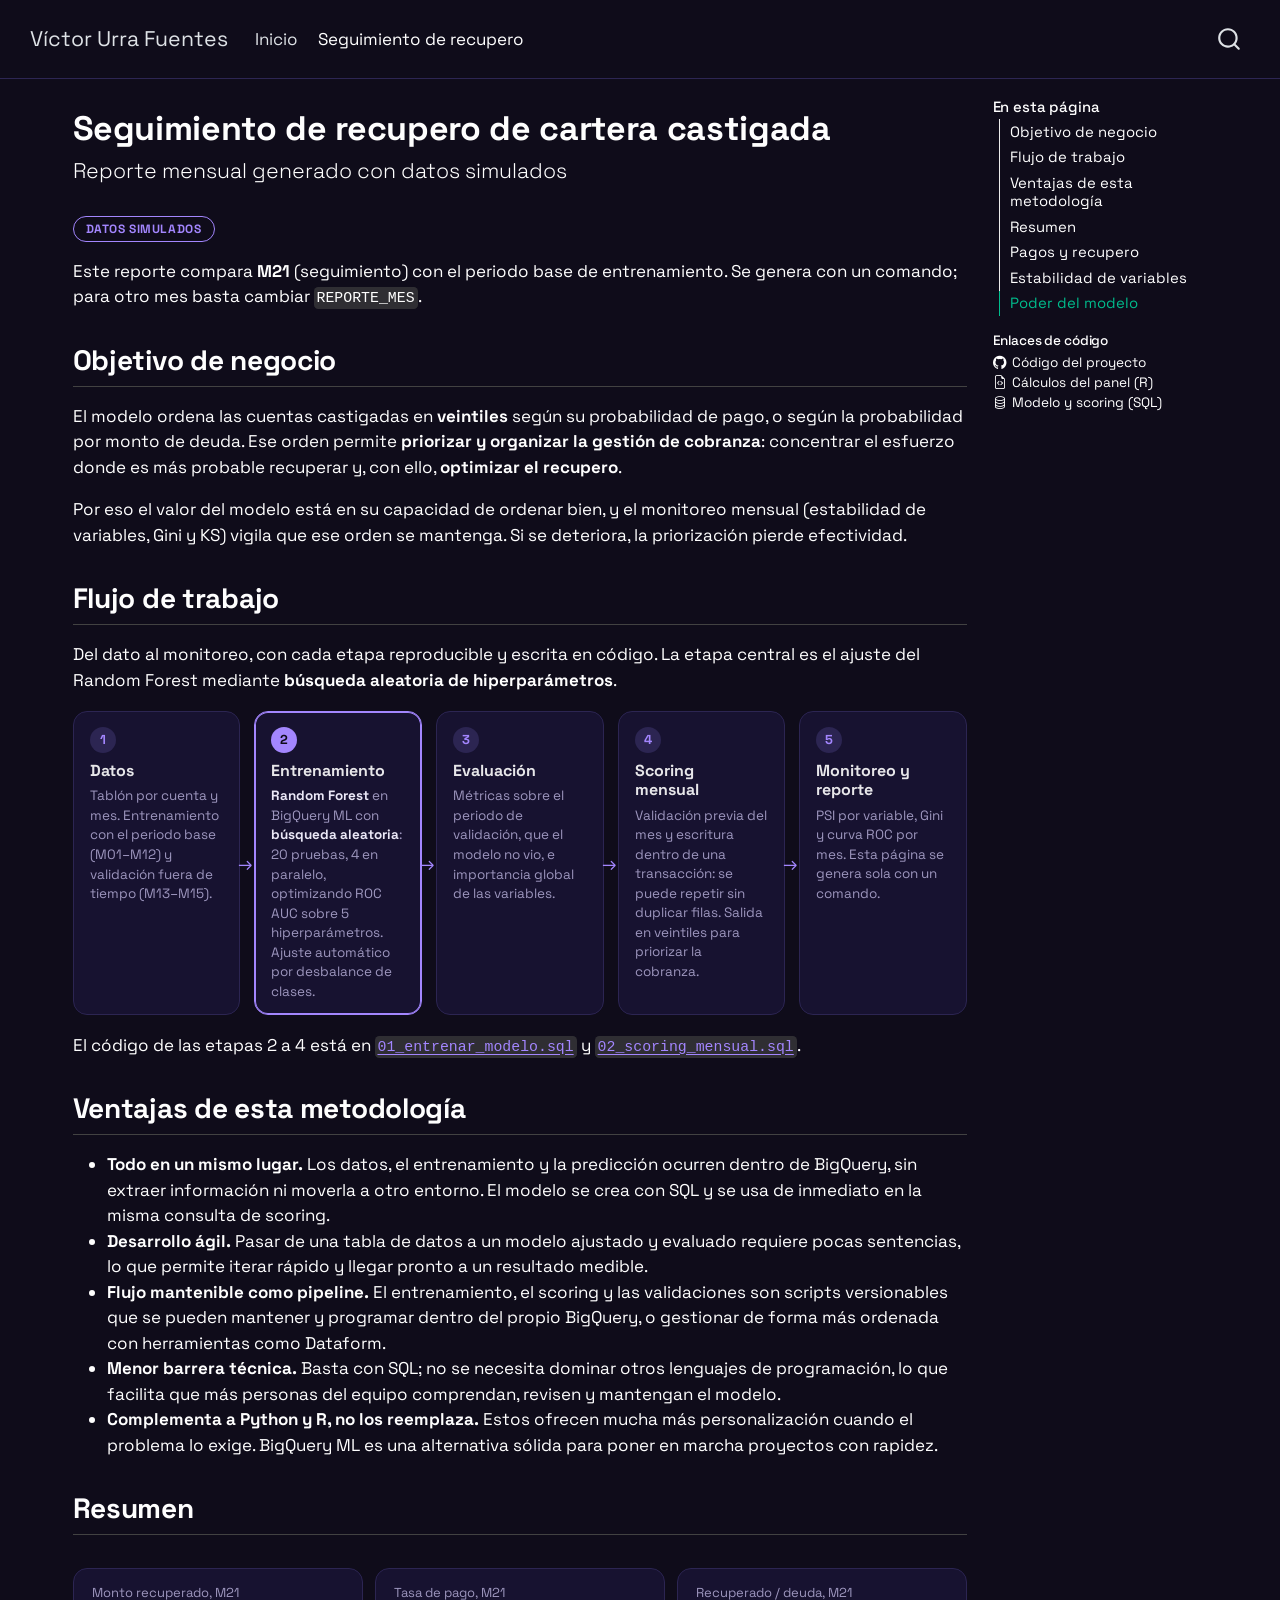
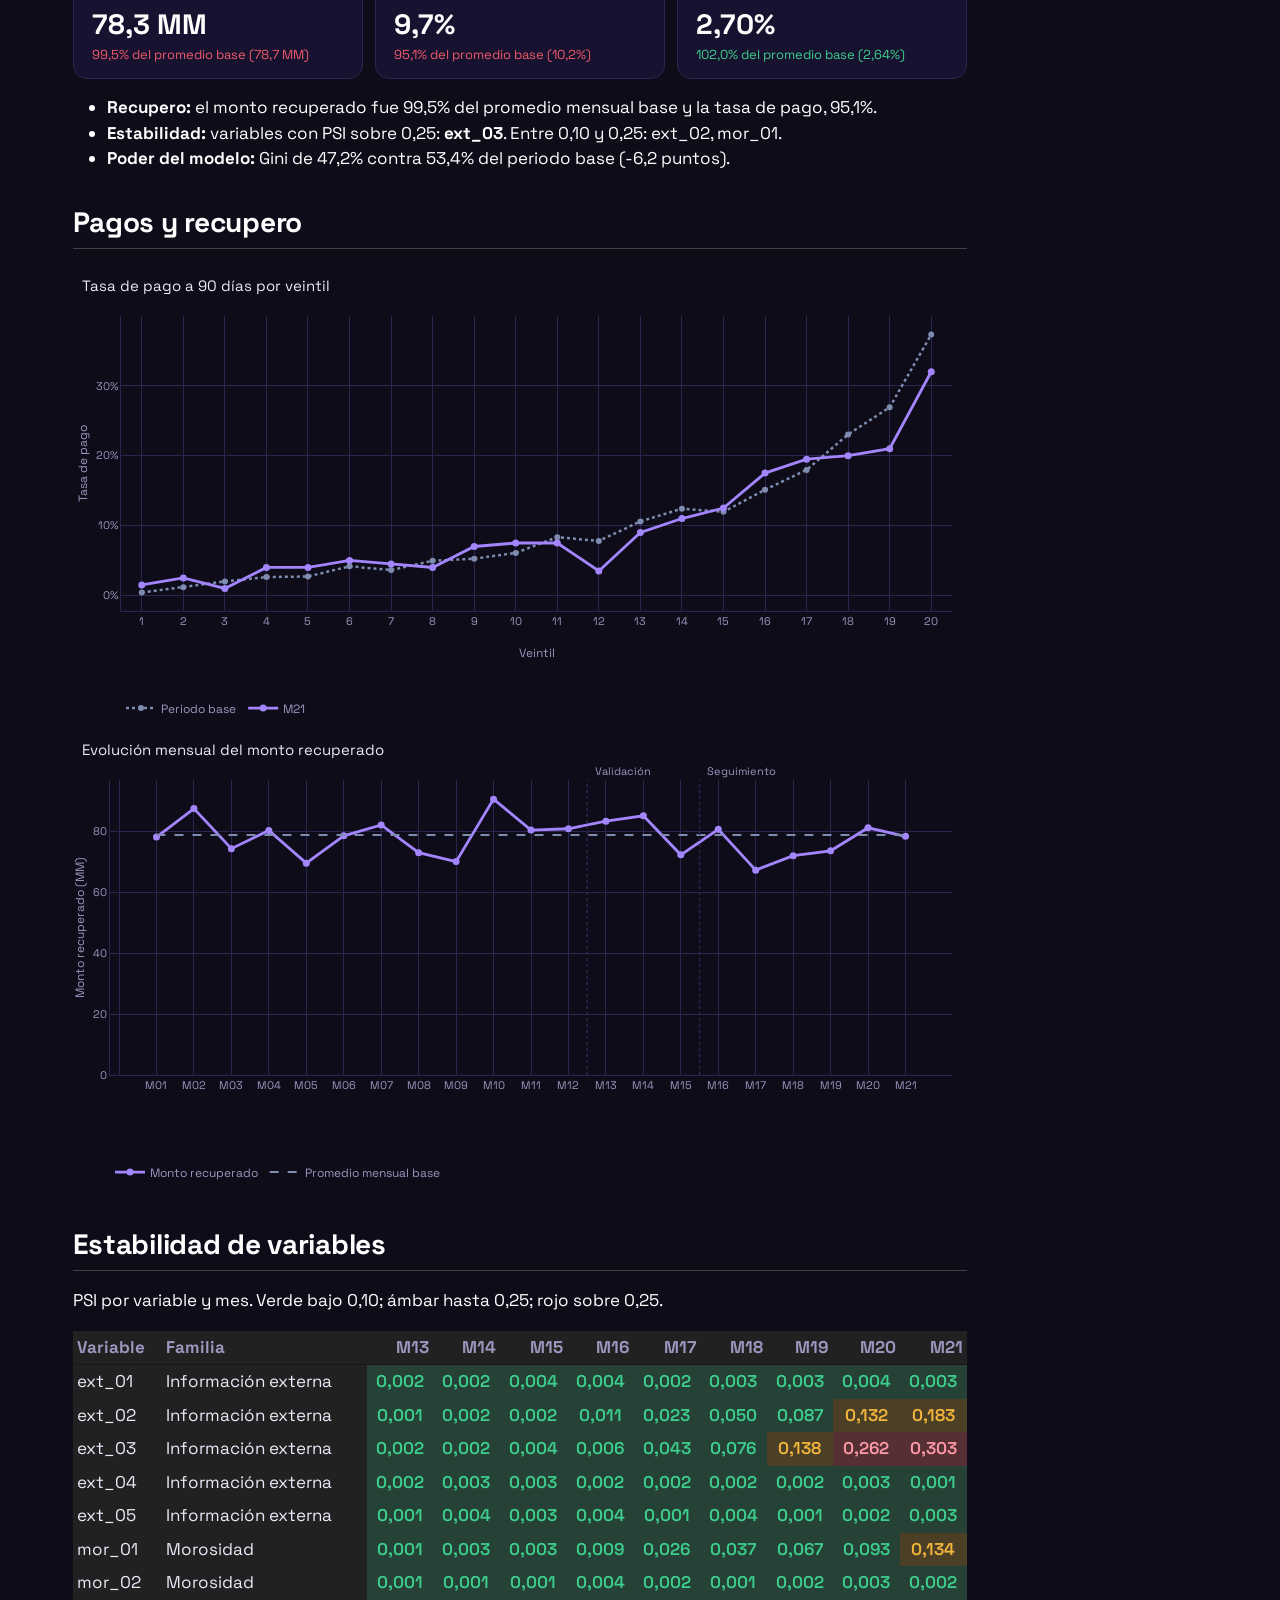
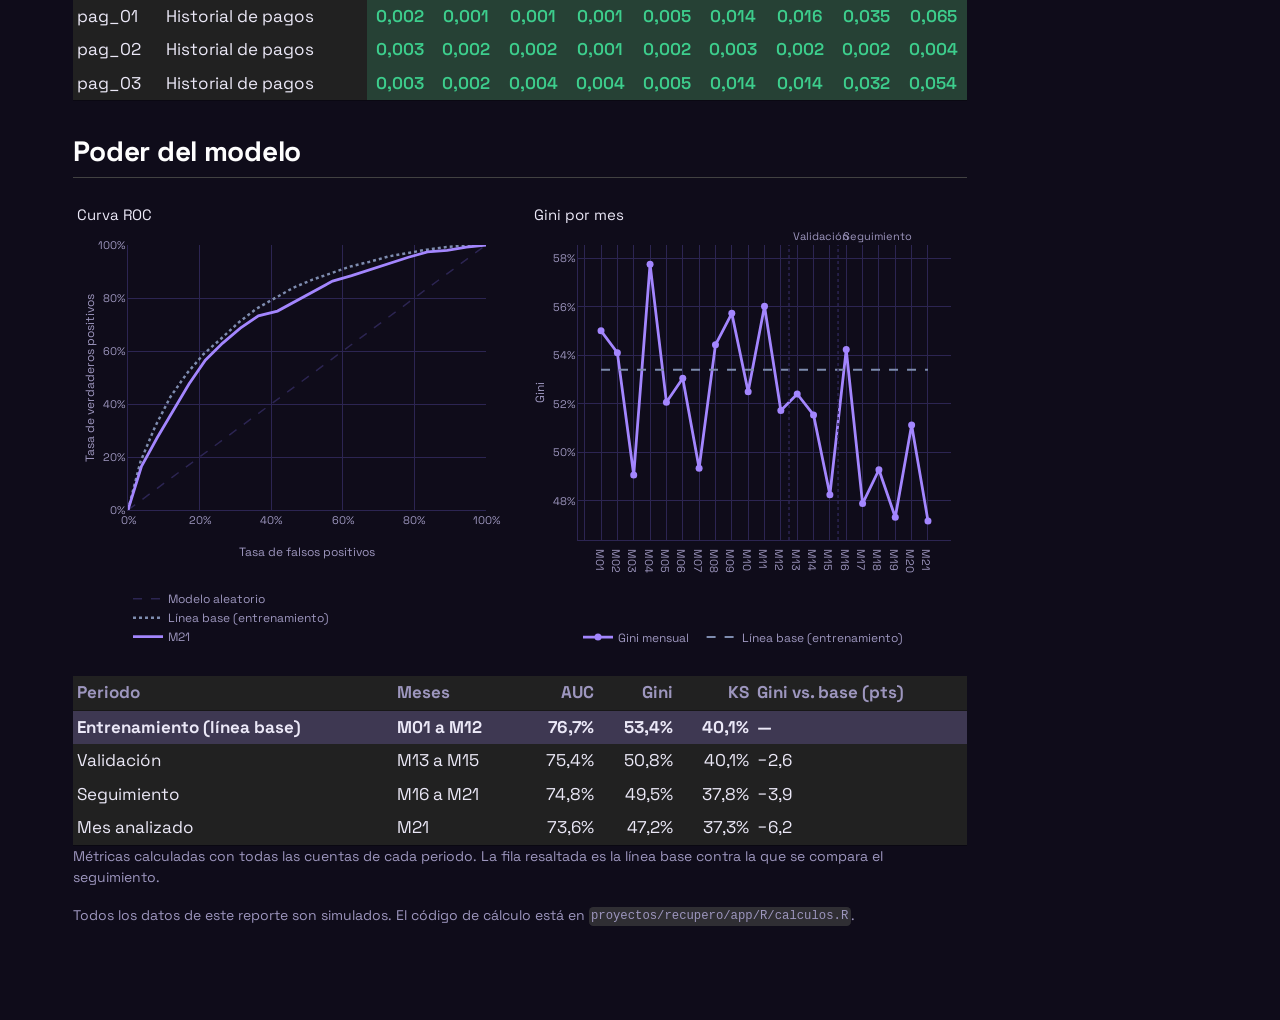
==== commit 4c3f9831: "Built site for gh-pages" ====
--- a/recupero.html
+++ b/recupero.html
@@ -148,7 +148,8 @@
     <h2 id="toc-title">En esta página</h2>
    
   <ul>
-  <li><a href="#flujo-de-trabajo" id="toc-flujo-de-trabajo" class="nav-link active" data-scroll-target="#flujo-de-trabajo">Flujo de trabajo</a></li>
+  <li><a href="#objetivo-de-negocio" id="toc-objetivo-de-negocio" class="nav-link active" data-scroll-target="#objetivo-de-negocio">Objetivo de negocio</a></li>
+  <li><a href="#flujo-de-trabajo" id="toc-flujo-de-trabajo" class="nav-link" data-scroll-target="#flujo-de-trabajo">Flujo de trabajo</a></li>
   <li><a href="#ventajas-de-esta-metodología" id="toc-ventajas-de-esta-metodología" class="nav-link" data-scroll-target="#ventajas-de-esta-metodología">Ventajas de esta metodología</a></li>
   <li><a href="#resumen" id="toc-resumen" class="nav-link" data-scroll-target="#resumen">Resumen</a></li>
   <li><a href="#pagos-y-recupero" id="toc-pagos-y-recupero" class="nav-link" data-scroll-target="#pagos-y-recupero">Pagos y recupero</a></li>
@@ -182,6 +183,11 @@
 
 <p><span class="etiqueta">Datos simulados</span></p>
 <p>Este reporte compara <strong>M21</strong> (seguimiento) con el periodo base de entrenamiento. Se genera con un comando; para otro mes basta cambiar <code>REPORTE_MES</code>.</p>
+<section id="objetivo-de-negocio" class="level2">
+<h2 class="anchored" data-anchor-id="objetivo-de-negocio">Objetivo de negocio</h2>
+<p>El modelo ordena las cuentas castigadas en <strong>veintiles</strong> según su probabilidad de pago, o según la probabilidad por monto de deuda. Ese orden permite <strong>priorizar y organizar la gestión de cobranza</strong>: concentrar el esfuerzo donde es más probable recuperar y, con ello, <strong>optimizar el recupero</strong>.</p>
+<p>Por eso el valor del modelo está en su capacidad de ordenar bien, y el monitoreo mensual (estabilidad de variables, Gini y KS) vigila que ese orden se mantenga. Si se deteriora, la priorización pierde efectividad.</p>
+</section>
 <section id="flujo-de-trabajo" class="level2">
 <h2 class="anchored" data-anchor-id="flujo-de-trabajo">Flujo de trabajo</h2>
 <p>Del dato al monitoreo, con cada etapa reproducible y escrita en código. La etapa central es el ajuste del Random Forest mediante <strong>búsqueda aleatoria de hiperparámetros</strong>.</p>
@@ -204,7 +210,7 @@
   <div class="paso">
     <div class="paso-num">4</div>
     <h4 class="anchored">Scoring mensual</h4>
-    <p>Validación previa del mes y escritura dentro de una transacción: se puede repetir sin duplicar filas. Salida en veintiles.</p>
+    <p>Validación previa del mes y escritura dentro de una transacción: se puede repetir sin duplicar filas. Salida en veintiles para priorizar la cobranza.</p>
   </div>
   <div class="paso">
     <div class="paso-num">5</div>
@@ -257,14 +263,14 @@
 <h2 class="anchored" data-anchor-id="pagos-y-recupero">Pagos y recupero</h2>
 <div class="cell">
 <div class="cell-output-display">
-<div class="plotly html-widget html-fill-item" id="htmlwidget-f7e16d4adc6b6d53d530" style="width:100%;height:464px;"></div>
-<script type="application/json" data-for="htmlwidget-f7e16d4adc6b6d53d530">{"x":{"visdat":{"11c463e26e9":["function () ","plotlyVisDat"],"11c1dd616b0":["function () ","data"],"11c59ec72ca":["function () ","data"]},"cur_data":"11c59ec72ca","attrs":{"11c1dd616b0":{"alpha_stroke":1,"sizes":[10,100],"spans":[1,20],"x":{},"y":{},"type":"scatter","mode":"lines+markers","name":"Periodo base","line":{"color":"#7f8db0","width":2.5,"dash":"dot"},"marker":{"color":"#7f8db0","size":6},"hovertemplate":"Veintil %{x}<br>Periodo base: %{y:.1%}<extra><\/extra>","inherit":true},"11c59ec72ca":{"alpha_stroke":1,"sizes":[10,100],"spans":[1,20],"x":{},"y":{},"type":"scatter","mode":"lines+markers","name":"M21","line":{"color":"#a487ff","width":2.7999999999999998},"marker":{"color":"#a487ff","size":7},"hovertemplate":"Veintil %{x}<br>M21: %{y:.1%}<extra><\/extra>","inherit":true}},"layout":{"margin":{"b":40,"l":8,"t":50,"r":16},"title":{"text":"Tasa de pago a 90 días por veintil","x":0.01,"xanchor":"left","font":{"color":"#ece9f8","size":15,"family":"Space Grotesk, system-ui, sans-serif"}},"paper_bgcolor":"rgba(0,0,0,0)","plot_bgcolor":"rgba(0,0,0,0)","font":{"color":"#9e97bf","family":"Space Grotesk, system-ui, sans-serif"},"xaxis":{"domain":[0,1],"automargin":true,"title":{"text":"Veintil","font":{"size":12}},"gridcolor":"#2d2653","zerolinecolor":"#2d2653","linecolor":"#2d2653","tickfont":{"size":11},"dtick":1,"range":[0.5,20.5]},"yaxis":{"domain":[0,1],"automargin":true,"title":{"text":"Tasa de pago","font":{"size":12}},"gridcolor":"#2d2653","zerolinecolor":"#2d2653","linecolor":"#2d2653","tickfont":{"size":11},"tickformat":".0%"},"legend":{"orientation":"h","x":0,"y":-0.28000000000000003,"font":{"size":12}},"hoverlabel":{"bgcolor":"#181331","font":{"color":"#ece9f8"}},"hovermode":"closest","showlegend":true},"source":"A","config":{"modeBarButtonsToAdd":["hoverclosest","hovercompare"],"showSendToCloud":false,"displayModeBar":false},"data":[{"x":[1,2,3,4,5,6,7,8,9,10,11,12,13,14,15,16,17,18,19,20],"y":[0.0041666666666666666,0.011666666666666667,0.02,0.026249999999999999,0.027083333333333334,0.041666666666666664,0.036249999999999998,0.049583333333333333,0.052499999999999998,0.060833333333333336,0.083333333333333329,0.077916666666666662,0.10583333333333333,0.12416666666666666,0.11958333333333333,0.15125,0.17958333333333334,0.23041666666666666,0.26916666666666667,0.37333333333333335],"type":"scatter","mode":"lines+markers","name":"Periodo base","line":{"color":"#7f8db0","width":2.5,"dash":"dot"},"marker":{"color":"#7f8db0","size":6,"line":{"color":"rgba(31,119,180,1)"}},"hovertemplate":["Veintil %{x}<br>Periodo base: %{y:.1%}<extra><\/extra>","Veintil %{x}<br>Periodo base: %{y:.1%}<extra><\/extra>","Veintil %{x}<br>Periodo base: %{y:.1%}<extra><\/extra>","Veintil %{x}<br>Periodo base: %{y:.1%}<extra><\/extra>","Veintil %{x}<br>Periodo base: %{y:.1%}<extra><\/extra>","Veintil %{x}<br>Periodo base: %{y:.1%}<extra><\/extra>","Veintil %{x}<br>Periodo base: %{y:.1%}<extra><\/extra>","Veintil %{x}<br>Periodo base: %{y:.1%}<extra><\/extra>","Veintil %{x}<br>Periodo base: %{y:.1%}<extra><\/extra>","Veintil %{x}<br>Periodo base: %{y:.1%}<extra><\/extra>","Veintil %{x}<br>Periodo base: %{y:.1%}<extra><\/extra>","Veintil %{x}<br>Periodo base: %{y:.1%}<extra><\/extra>","Veintil %{x}<br>Periodo base: %{y:.1%}<extra><\/extra>","Veintil %{x}<br>Periodo base: %{y:.1%}<extra><\/extra>","Veintil %{x}<br>Periodo base: %{y:.1%}<extra><\/extra>","Veintil %{x}<br>Periodo base: %{y:.1%}<extra><\/extra>","Veintil %{x}<br>Periodo base: %{y:.1%}<extra><\/extra>","Veintil %{x}<br>Periodo base: %{y:.1%}<extra><\/extra>","Veintil %{x}<br>Periodo base: %{y:.1%}<extra><\/extra>","Veintil %{x}<br>Periodo base: %{y:.1%}<extra><\/extra>"],"error_y":{"color":"rgba(31,119,180,1)"},"error_x":{"color":"rgba(31,119,180,1)"},"xaxis":"x","yaxis":"y","frame":null},{"x":[1,2,3,4,5,6,7,8,9,10,11,12,13,14,15,16,17,18,19,20],"y":[0.014999999999999999,0.025000000000000001,0.01,0.040000000000000001,0.040000000000000001,0.050000000000000003,0.044999999999999998,0.040000000000000001,0.070000000000000007,0.074999999999999997,0.074999999999999997,0.035000000000000003,0.089999999999999997,0.11,0.125,0.17499999999999999,0.19500000000000001,0.20000000000000001,0.20999999999999999,0.32000000000000001],"type":"scatter","mode":"lines+markers","name":"M21","line":{"color":"#a487ff","width":2.7999999999999998},"marker":{"color":"#a487ff","size":7,"line":{"color":"rgba(255,127,14,1)"}},"hovertemplate":["Veintil %{x}<br>M21: %{y:.1%}<extra><\/extra>","Veintil %{x}<br>M21: %{y:.1%}<extra><\/extra>","Veintil %{x}<br>M21: %{y:.1%}<extra><\/extra>","Veintil %{x}<br>M21: %{y:.1%}<extra><\/extra>","Veintil %{x}<br>M21: %{y:.1%}<extra><\/extra>","Veintil %{x}<br>M21: %{y:.1%}<extra><\/extra>","Veintil %{x}<br>M21: %{y:.1%}<extra><\/extra>","Veintil %{x}<br>M21: %{y:.1%}<extra><\/extra>","Veintil %{x}<br>M21: %{y:.1%}<extra><\/extra>","Veintil %{x}<br>M21: %{y:.1%}<extra><\/extra>","Veintil %{x}<br>M21: %{y:.1%}<extra><\/extra>","Veintil %{x}<br>M21: %{y:.1%}<extra><\/extra>","Veintil %{x}<br>M21: %{y:.1%}<extra><\/extra>","Veintil %{x}<br>M21: %{y:.1%}<extra><\/extra>","Veintil %{x}<br>M21: %{y:.1%}<extra><\/extra>","Veintil %{x}<br>M21: %{y:.1%}<extra><\/extra>","Veintil %{x}<br>M21: %{y:.1%}<extra><\/extra>","Veintil %{x}<br>M21: %{y:.1%}<extra><\/extra>","Veintil %{x}<br>M21: %{y:.1%}<extra><\/extra>","Veintil %{x}<br>M21: %{y:.1%}<extra><\/extra>"],"error_y":{"color":"rgba(255,127,14,1)"},"error_x":{"color":"rgba(255,127,14,1)"},"xaxis":"x","yaxis":"y","frame":null}],"highlight":{"on":"plotly_click","persistent":false,"dynamic":false,"selectize":false,"opacityDim":0.20000000000000001,"selected":{"opacity":1},"debounce":0},"shinyEvents":["plotly_hover","plotly_click","plotly_selected","plotly_relayout","plotly_brushed","plotly_brushing","plotly_clickannotation","plotly_doubleclick","plotly_deselect","plotly_afterplot","plotly_sunburstclick"],"base_url":"https://plot.ly"},"evals":[],"jsHooks":[]}</script>
+<div class="plotly html-widget html-fill-item" id="htmlwidget-9eed4fbb560e2733da9e" style="width:100%;height:464px;"></div>
+<script type="application/json" data-for="htmlwidget-9eed4fbb560e2733da9e">{"x":{"visdat":{"248073ab59d7":["function () ","plotlyVisDat"],"248074982038":["function () ","data"],"24803ea69f":["function () ","data"]},"cur_data":"24803ea69f","attrs":{"248074982038":{"alpha_stroke":1,"sizes":[10,100],"spans":[1,20],"x":{},"y":{},"type":"scatter","mode":"lines+markers","name":"Periodo base","line":{"color":"#7f8db0","width":2.5,"dash":"dot"},"marker":{"color":"#7f8db0","size":6},"hovertemplate":"Veintil %{x}<br>Periodo base: %{y:.1%}<extra><\/extra>","inherit":true},"24803ea69f":{"alpha_stroke":1,"sizes":[10,100],"spans":[1,20],"x":{},"y":{},"type":"scatter","mode":"lines+markers","name":"M21","line":{"color":"#a487ff","width":2.7999999999999998},"marker":{"color":"#a487ff","size":7},"hovertemplate":"Veintil %{x}<br>M21: %{y:.1%}<extra><\/extra>","inherit":true}},"layout":{"margin":{"b":40,"l":8,"t":50,"r":16},"title":{"text":"Tasa de pago a 90 días por veintil","x":0.01,"xanchor":"left","font":{"color":"#ece9f8","size":15,"family":"Space Grotesk, system-ui, sans-serif"}},"paper_bgcolor":"rgba(0,0,0,0)","plot_bgcolor":"rgba(0,0,0,0)","font":{"color":"#9e97bf","family":"Space Grotesk, system-ui, sans-serif"},"xaxis":{"domain":[0,1],"automargin":true,"title":{"text":"Veintil","font":{"size":12}},"gridcolor":"#2d2653","zerolinecolor":"#2d2653","linecolor":"#2d2653","tickfont":{"size":11},"dtick":1,"range":[0.5,20.5]},"yaxis":{"domain":[0,1],"automargin":true,"title":{"text":"Tasa de pago","font":{"size":12}},"gridcolor":"#2d2653","zerolinecolor":"#2d2653","linecolor":"#2d2653","tickfont":{"size":11},"tickformat":".0%"},"legend":{"orientation":"h","x":0,"y":-0.28000000000000003,"font":{"size":12}},"hoverlabel":{"bgcolor":"#181331","font":{"color":"#ece9f8"}},"hovermode":"closest","showlegend":true},"source":"A","config":{"modeBarButtonsToAdd":["hoverclosest","hovercompare"],"showSendToCloud":false,"displayModeBar":false},"data":[{"x":[1,2,3,4,5,6,7,8,9,10,11,12,13,14,15,16,17,18,19,20],"y":[0.0041666666666666666,0.011666666666666667,0.02,0.026249999999999999,0.027083333333333334,0.041666666666666664,0.036249999999999998,0.049583333333333333,0.052499999999999998,0.060833333333333336,0.083333333333333329,0.077916666666666662,0.10583333333333333,0.12416666666666666,0.11958333333333333,0.15125,0.17958333333333334,0.23041666666666666,0.26916666666666667,0.37333333333333335],"type":"scatter","mode":"lines+markers","name":"Periodo base","line":{"color":"#7f8db0","width":2.5,"dash":"dot"},"marker":{"color":"#7f8db0","size":6,"line":{"color":"rgba(31,119,180,1)"}},"hovertemplate":["Veintil %{x}<br>Periodo base: %{y:.1%}<extra><\/extra>","Veintil %{x}<br>Periodo base: %{y:.1%}<extra><\/extra>","Veintil %{x}<br>Periodo base: %{y:.1%}<extra><\/extra>","Veintil %{x}<br>Periodo base: %{y:.1%}<extra><\/extra>","Veintil %{x}<br>Periodo base: %{y:.1%}<extra><\/extra>","Veintil %{x}<br>Periodo base: %{y:.1%}<extra><\/extra>","Veintil %{x}<br>Periodo base: %{y:.1%}<extra><\/extra>","Veintil %{x}<br>Periodo base: %{y:.1%}<extra><\/extra>","Veintil %{x}<br>Periodo base: %{y:.1%}<extra><\/extra>","Veintil %{x}<br>Periodo base: %{y:.1%}<extra><\/extra>","Veintil %{x}<br>Periodo base: %{y:.1%}<extra><\/extra>","Veintil %{x}<br>Periodo base: %{y:.1%}<extra><\/extra>","Veintil %{x}<br>Periodo base: %{y:.1%}<extra><\/extra>","Veintil %{x}<br>Periodo base: %{y:.1%}<extra><\/extra>","Veintil %{x}<br>Periodo base: %{y:.1%}<extra><\/extra>","Veintil %{x}<br>Periodo base: %{y:.1%}<extra><\/extra>","Veintil %{x}<br>Periodo base: %{y:.1%}<extra><\/extra>","Veintil %{x}<br>Periodo base: %{y:.1%}<extra><\/extra>","Veintil %{x}<br>Periodo base: %{y:.1%}<extra><\/extra>","Veintil %{x}<br>Periodo base: %{y:.1%}<extra><\/extra>"],"error_y":{"color":"rgba(31,119,180,1)"},"error_x":{"color":"rgba(31,119,180,1)"},"xaxis":"x","yaxis":"y","frame":null},{"x":[1,2,3,4,5,6,7,8,9,10,11,12,13,14,15,16,17,18,19,20],"y":[0.014999999999999999,0.025000000000000001,0.01,0.040000000000000001,0.040000000000000001,0.050000000000000003,0.044999999999999998,0.040000000000000001,0.070000000000000007,0.074999999999999997,0.074999999999999997,0.035000000000000003,0.089999999999999997,0.11,0.125,0.17499999999999999,0.19500000000000001,0.20000000000000001,0.20999999999999999,0.32000000000000001],"type":"scatter","mode":"lines+markers","name":"M21","line":{"color":"#a487ff","width":2.7999999999999998},"marker":{"color":"#a487ff","size":7,"line":{"color":"rgba(255,127,14,1)"}},"hovertemplate":["Veintil %{x}<br>M21: %{y:.1%}<extra><\/extra>","Veintil %{x}<br>M21: %{y:.1%}<extra><\/extra>","Veintil %{x}<br>M21: %{y:.1%}<extra><\/extra>","Veintil %{x}<br>M21: %{y:.1%}<extra><\/extra>","Veintil %{x}<br>M21: %{y:.1%}<extra><\/extra>","Veintil %{x}<br>M21: %{y:.1%}<extra><\/extra>","Veintil %{x}<br>M21: %{y:.1%}<extra><\/extra>","Veintil %{x}<br>M21: %{y:.1%}<extra><\/extra>","Veintil %{x}<br>M21: %{y:.1%}<extra><\/extra>","Veintil %{x}<br>M21: %{y:.1%}<extra><\/extra>","Veintil %{x}<br>M21: %{y:.1%}<extra><\/extra>","Veintil %{x}<br>M21: %{y:.1%}<extra><\/extra>","Veintil %{x}<br>M21: %{y:.1%}<extra><\/extra>","Veintil %{x}<br>M21: %{y:.1%}<extra><\/extra>","Veintil %{x}<br>M21: %{y:.1%}<extra><\/extra>","Veintil %{x}<br>M21: %{y:.1%}<extra><\/extra>","Veintil %{x}<br>M21: %{y:.1%}<extra><\/extra>","Veintil %{x}<br>M21: %{y:.1%}<extra><\/extra>","Veintil %{x}<br>M21: %{y:.1%}<extra><\/extra>","Veintil %{x}<br>M21: %{y:.1%}<extra><\/extra>"],"error_y":{"color":"rgba(255,127,14,1)"},"error_x":{"color":"rgba(255,127,14,1)"},"xaxis":"x","yaxis":"y","frame":null}],"highlight":{"on":"plotly_click","persistent":false,"dynamic":false,"selectize":false,"opacityDim":0.20000000000000001,"selected":{"opacity":1},"debounce":0},"shinyEvents":["plotly_hover","plotly_click","plotly_selected","plotly_relayout","plotly_brushed","plotly_brushing","plotly_clickannotation","plotly_doubleclick","plotly_deselect","plotly_afterplot","plotly_sunburstclick"],"base_url":"https://plot.ly"},"evals":[],"jsHooks":[]}</script>
 </div>
 </div>
 <div class="cell">
 <div class="cell-output-display">
-<div class="plotly html-widget html-fill-item" id="htmlwidget-67fd0891604871cc3e5e" style="width:100%;height:464px;"></div>
-<script type="application/json" data-for="htmlwidget-67fd0891604871cc3e5e">{"x":{"visdat":{"11c31365d40":["function () ","plotlyVisDat"]},"cur_data":"11c31365d40","attrs":{"11c31365d40":{"x":{},"y":{},"mode":"lines+markers","line":{"color":"#a487ff","width":2.7999999999999998},"marker":{"color":"#a487ff","size":7},"text":{},"hovertemplate":"%{text}: %{y:.1f} MM<extra><\/extra>","name":"Monto recuperado","alpha_stroke":1,"sizes":[10,100],"spans":[1,20],"type":"scatter"},"11c31365d40.1":{"x":[1,21],"y":[78.67412625,78.67412625],"type":"scatter","mode":"lines","name":"Promedio mensual base","line":{"color":"#7f8db0","width":2,"dash":"dash"},"hovertemplate":"Promedio base: %{y:.1f} MM<extra><\/extra>","inherit":false}},"layout":{"margin":{"b":40,"l":8,"t":50,"r":16},"title":{"text":"Evolución mensual del monto recuperado","x":0.01,"xanchor":"left","font":{"color":"#ece9f8","size":15,"family":"Space Grotesk, system-ui, sans-serif"}},"paper_bgcolor":"rgba(0,0,0,0)","plot_bgcolor":"rgba(0,0,0,0)","font":{"color":"#9e97bf","family":"Space Grotesk, system-ui, sans-serif"},"xaxis":{"domain":[0,1],"automargin":true,"title":{"text":[],"font":{"size":12}},"gridcolor":"#2d2653","zerolinecolor":"#2d2653","linecolor":"#2d2653","tickfont":{"size":11},"tickmode":"array","tickvals":[1,2,3,4,5,6,7,8,9,10,11,12,13,14,15,16,17,18,19,20,21],"ticktext":["M01","M02","M03","M04","M05","M06","M07","M08","M09","M10","M11","M12","M13","M14","M15","M16","M17","M18","M19","M20","M21"]},"yaxis":{"domain":[0,1],"automargin":true,"title":{"text":"Monto recuperado (MM)","font":{"size":12}},"gridcolor":"#2d2653","zerolinecolor":"#2d2653","linecolor":"#2d2653","tickfont":{"size":11},"rangemode":"tozero"},"legend":{"orientation":"h","x":0,"y":-0.28000000000000003,"font":{"size":12}},"hoverlabel":{"bgcolor":"#181331","font":{"color":"#ece9f8"}},"shapes":[{"type":"line","x0":12.5,"x1":12.5,"y0":0,"y1":1,"yref":"paper","line":{"color":"#2d2653","width":1.5,"dash":"dot"}},{"type":"line","x0":15.5,"x1":15.5,"y0":0,"y1":1,"yref":"paper","line":{"color":"#2d2653","width":1.5,"dash":"dot"}}],"annotations":[{"x":12.65,"y":1,"yref":"paper","text":"Validación","showarrow":false,"xanchor":"left","yanchor":"bottom","font":{"size":11,"color":"#9e97bf"}},{"x":15.65,"y":1,"yref":"paper","text":"Seguimiento","showarrow":false,"xanchor":"left","yanchor":"bottom","font":{"size":11,"color":"#9e97bf"}}],"hovermode":"closest","showlegend":true},"source":"A","config":{"modeBarButtonsToAdd":["hoverclosest","hovercompare"],"showSendToCloud":false,"displayModeBar":false},"data":[{"x":[1,2,3,4,5,6,7,8,9,10,11,12,13,14,15,16,17,18,19,20,21],"y":[78.018659999999997,87.374402000000003,74.219258999999994,80.19323,69.461646999999999,78.413668999999999,82.001424,72.915000000000006,69.973930999999993,90.458132000000006,80.318938000000003,80.741223000000005,83.238237999999996,84.993448000000001,72.191500000000005,80.543937,67.175289000000006,71.923580999999999,73.508641999999995,81.054670999999999,78.278630000000007],"mode":"lines+markers","line":{"color":"#a487ff","width":2.7999999999999998},"marker":{"color":"#a487ff","size":7,"line":{"color":"rgba(31,119,180,1)"}},"text":["M01","M02","M03","M04","M05","M06","M07","M08","M09","M10","M11","M12","M13","M14","M15","M16","M17","M18","M19","M20","M21"],"hovertemplate":["%{text}: %{y:.1f} MM<extra><\/extra>","%{text}: %{y:.1f} MM<extra><\/extra>","%{text}: %{y:.1f} MM<extra><\/extra>","%{text}: %{y:.1f} MM<extra><\/extra>","%{text}: %{y:.1f} MM<extra><\/extra>","%{text}: %{y:.1f} MM<extra><\/extra>","%{text}: %{y:.1f} MM<extra><\/extra>","%{text}: %{y:.1f} MM<extra><\/extra>","%{text}: %{y:.1f} MM<extra><\/extra>","%{text}: %{y:.1f} MM<extra><\/extra>","%{text}: %{y:.1f} MM<extra><\/extra>","%{text}: %{y:.1f} MM<extra><\/extra>","%{text}: %{y:.1f} MM<extra><\/extra>","%{text}: %{y:.1f} MM<extra><\/extra>","%{text}: %{y:.1f} MM<extra><\/extra>","%{text}: %{y:.1f} MM<extra><\/extra>","%{text}: %{y:.1f} MM<extra><\/extra>","%{text}: %{y:.1f} MM<extra><\/extra>","%{text}: %{y:.1f} MM<extra><\/extra>","%{text}: %{y:.1f} MM<extra><\/extra>","%{text}: %{y:.1f} MM<extra><\/extra>"],"name":"Monto recuperado","type":"scatter","error_y":{"color":"rgba(31,119,180,1)"},"error_x":{"color":"rgba(31,119,180,1)"},"xaxis":"x","yaxis":"y","frame":null},{"x":[1,21],"y":[78.67412625,78.67412625],"type":"scatter","mode":"lines","name":"Promedio mensual base","line":{"color":"#7f8db0","width":2,"dash":"dash"},"hovertemplate":["Promedio base: %{y:.1f} MM<extra><\/extra>","Promedio base: %{y:.1f} MM<extra><\/extra>"],"marker":{"color":"rgba(255,127,14,1)","line":{"color":"rgba(255,127,14,1)"}},"error_y":{"color":"rgba(255,127,14,1)"},"error_x":{"color":"rgba(255,127,14,1)"},"xaxis":"x","yaxis":"y","frame":null}],"highlight":{"on":"plotly_click","persistent":false,"dynamic":false,"selectize":false,"opacityDim":0.20000000000000001,"selected":{"opacity":1},"debounce":0},"shinyEvents":["plotly_hover","plotly_click","plotly_selected","plotly_relayout","plotly_brushed","plotly_brushing","plotly_clickannotation","plotly_doubleclick","plotly_deselect","plotly_afterplot","plotly_sunburstclick"],"base_url":"https://plot.ly"},"evals":[],"jsHooks":[]}</script>
+<div class="plotly html-widget html-fill-item" id="htmlwidget-6158c35d81a8106a2822" style="width:100%;height:464px;"></div>
+<script type="application/json" data-for="htmlwidget-6158c35d81a8106a2822">{"x":{"visdat":{"24802496144b":["function () ","plotlyVisDat"]},"cur_data":"24802496144b","attrs":{"24802496144b":{"x":{},"y":{},"mode":"lines+markers","line":{"color":"#a487ff","width":2.7999999999999998},"marker":{"color":"#a487ff","size":7},"text":{},"hovertemplate":"%{text}: %{y:.1f} MM<extra><\/extra>","name":"Monto recuperado","alpha_stroke":1,"sizes":[10,100],"spans":[1,20],"type":"scatter"},"24802496144b.1":{"x":[1,21],"y":[78.67412625,78.67412625],"type":"scatter","mode":"lines","name":"Promedio mensual base","line":{"color":"#7f8db0","width":2,"dash":"dash"},"hovertemplate":"Promedio base: %{y:.1f} MM<extra><\/extra>","inherit":false}},"layout":{"margin":{"b":40,"l":8,"t":50,"r":16},"title":{"text":"Evolución mensual del monto recuperado","x":0.01,"xanchor":"left","font":{"color":"#ece9f8","size":15,"family":"Space Grotesk, system-ui, sans-serif"}},"paper_bgcolor":"rgba(0,0,0,0)","plot_bgcolor":"rgba(0,0,0,0)","font":{"color":"#9e97bf","family":"Space Grotesk, system-ui, sans-serif"},"xaxis":{"domain":[0,1],"automargin":true,"title":{"text":[],"font":{"size":12}},"gridcolor":"#2d2653","zerolinecolor":"#2d2653","linecolor":"#2d2653","tickfont":{"size":11},"tickmode":"array","tickvals":[1,2,3,4,5,6,7,8,9,10,11,12,13,14,15,16,17,18,19,20,21],"ticktext":["M01","M02","M03","M04","M05","M06","M07","M08","M09","M10","M11","M12","M13","M14","M15","M16","M17","M18","M19","M20","M21"]},"yaxis":{"domain":[0,1],"automargin":true,"title":{"text":"Monto recuperado (MM)","font":{"size":12}},"gridcolor":"#2d2653","zerolinecolor":"#2d2653","linecolor":"#2d2653","tickfont":{"size":11},"rangemode":"tozero"},"legend":{"orientation":"h","x":0,"y":-0.28000000000000003,"font":{"size":12}},"hoverlabel":{"bgcolor":"#181331","font":{"color":"#ece9f8"}},"shapes":[{"type":"line","x0":12.5,"x1":12.5,"y0":0,"y1":1,"yref":"paper","line":{"color":"#2d2653","width":1.5,"dash":"dot"}},{"type":"line","x0":15.5,"x1":15.5,"y0":0,"y1":1,"yref":"paper","line":{"color":"#2d2653","width":1.5,"dash":"dot"}}],"annotations":[{"x":12.65,"y":1,"yref":"paper","text":"Validación","showarrow":false,"xanchor":"left","yanchor":"bottom","font":{"size":11,"color":"#9e97bf"}},{"x":15.65,"y":1,"yref":"paper","text":"Seguimiento","showarrow":false,"xanchor":"left","yanchor":"bottom","font":{"size":11,"color":"#9e97bf"}}],"hovermode":"closest","showlegend":true},"source":"A","config":{"modeBarButtonsToAdd":["hoverclosest","hovercompare"],"showSendToCloud":false,"displayModeBar":false},"data":[{"x":[1,2,3,4,5,6,7,8,9,10,11,12,13,14,15,16,17,18,19,20,21],"y":[78.018659999999997,87.374402000000003,74.219258999999994,80.19323,69.461646999999999,78.413668999999999,82.001424,72.915000000000006,69.973930999999993,90.458132000000006,80.318938000000003,80.741223000000005,83.238237999999996,84.993448000000001,72.191500000000005,80.543937,67.175289000000006,71.923580999999999,73.508641999999995,81.054670999999999,78.278630000000007],"mode":"lines+markers","line":{"color":"#a487ff","width":2.7999999999999998},"marker":{"color":"#a487ff","size":7,"line":{"color":"rgba(31,119,180,1)"}},"text":["M01","M02","M03","M04","M05","M06","M07","M08","M09","M10","M11","M12","M13","M14","M15","M16","M17","M18","M19","M20","M21"],"hovertemplate":["%{text}: %{y:.1f} MM<extra><\/extra>","%{text}: %{y:.1f} MM<extra><\/extra>","%{text}: %{y:.1f} MM<extra><\/extra>","%{text}: %{y:.1f} MM<extra><\/extra>","%{text}: %{y:.1f} MM<extra><\/extra>","%{text}: %{y:.1f} MM<extra><\/extra>","%{text}: %{y:.1f} MM<extra><\/extra>","%{text}: %{y:.1f} MM<extra><\/extra>","%{text}: %{y:.1f} MM<extra><\/extra>","%{text}: %{y:.1f} MM<extra><\/extra>","%{text}: %{y:.1f} MM<extra><\/extra>","%{text}: %{y:.1f} MM<extra><\/extra>","%{text}: %{y:.1f} MM<extra><\/extra>","%{text}: %{y:.1f} MM<extra><\/extra>","%{text}: %{y:.1f} MM<extra><\/extra>","%{text}: %{y:.1f} MM<extra><\/extra>","%{text}: %{y:.1f} MM<extra><\/extra>","%{text}: %{y:.1f} MM<extra><\/extra>","%{text}: %{y:.1f} MM<extra><\/extra>","%{text}: %{y:.1f} MM<extra><\/extra>","%{text}: %{y:.1f} MM<extra><\/extra>"],"name":"Monto recuperado","type":"scatter","error_y":{"color":"rgba(31,119,180,1)"},"error_x":{"color":"rgba(31,119,180,1)"},"xaxis":"x","yaxis":"y","frame":null},{"x":[1,21],"y":[78.67412625,78.67412625],"type":"scatter","mode":"lines","name":"Promedio mensual base","line":{"color":"#7f8db0","width":2,"dash":"dash"},"hovertemplate":["Promedio base: %{y:.1f} MM<extra><\/extra>","Promedio base: %{y:.1f} MM<extra><\/extra>"],"marker":{"color":"rgba(255,127,14,1)","line":{"color":"rgba(255,127,14,1)"}},"error_y":{"color":"rgba(255,127,14,1)"},"error_x":{"color":"rgba(255,127,14,1)"},"xaxis":"x","yaxis":"y","frame":null}],"highlight":{"on":"plotly_click","persistent":false,"dynamic":false,"selectize":false,"opacityDim":0.20000000000000001,"selected":{"opacity":1},"debounce":0},"shinyEvents":["plotly_hover","plotly_click","plotly_selected","plotly_relayout","plotly_brushed","plotly_brushing","plotly_clickannotation","plotly_doubleclick","plotly_deselect","plotly_afterplot","plotly_sunburstclick"],"base_url":"https://plot.ly"},"evals":[],"jsHooks":[]}</script>
 </div>
 </div>
 </section>
@@ -273,8 +279,8 @@
 <p>PSI por variable y mes. Verde bajo 0,10; ámbar hasta 0,25; rojo sobre 0,25.</p>
 <div class="cell">
 <div class="cell-output-display">
-<div class="datatables html-widget html-fill-item" id="htmlwidget-0bb6da925aa26f0be872" style="width:100%;height:auto;"></div>
-<script type="application/json" data-for="htmlwidget-0bb6da925aa26f0be872">{"x":{"filter":"none","vertical":false,"data":[["ext_01","ext_02","ext_03","ext_04","ext_05","mor_01","mor_02","pag_01","pag_02","pag_03"],["Información externa","Información externa","Información externa","Información externa","Información externa","Morosidad","Morosidad","Historial de pagos","Historial de pagos","Historial de pagos"],[0.001893447868629334,0.001428855201712071,0.00198666033664997,0.00215946505763491,0.001412050387648864,0.00119672252862375,0.001356982454358559,0.002044152820661717,0.00287902663579911,0.002906710026574746],[0.001797490238831156,0.001638303875677123,0.002327605968516809,0.002835745424827256,0.004191564006781655,0.00295160449640863,0.0009600695793566068,0.0005921696410744876,0.001537914099537313,0.001812656021862517],[0.003686591141842997,0.001956123163481418,0.004005475170829246,0.00304013702213342,0.002684889447692991,0.002933407667324917,0.001008694925148063,0.0007255602950920438,0.001558511981541287,0.003888207041112945],[0.004234919497132669,0.01051929677620435,0.005516096888601729,0.002246550812320935,0.004091333269506611,0.008613389066865824,0.003560145282573073,0.001464387111833677,0.0006323188818517262,0.004037416031899683],[0.002162368601393137,0.02283636971998856,0.04327036951516083,0.002454654309982984,0.0009550863664108224,0.02623881077192854,0.001996775443074816,0.004686158713841223,0.001853839054831114,0.00495868060156509],[0.002582841981784538,0.0499773519646698,0.07555145015484639,0.00187076188065234,0.003847392668125857,0.03689592011940766,0.001389216576459913,0.01433309187584253,0.002543357789590198,0.01407289754042212],[0.002850951722213414,0.08709511695771929,0.1382000714252073,0.002144757266718256,0.001016346634385303,0.06681070732579109,0.001987730493413195,0.01638704568490755,0.0018474496016421,0.01440526456299265],[0.004202716034268428,0.1318933443642166,0.2617045786746865,0.003215857903988992,0.002200486777110743,0.09349220248317353,0.003377837005713431,0.03534100832495346,0.00222087352807666,0.03222172310696841],[0.003380692017413734,0.1829369714369636,0.3027386669363818,0.00116210135529548,0.003269642265795341,0.1337590898584534,0.001523892959602273,0.06483316109076057,0.003695166088050901,0.0538192162767788]],"container":"<table class=\"compact\">\n  <thead>\n    <tr>\n      <th>Variable<\/th>\n      <th>Familia<\/th>\n      <th>M13<\/th>\n      <th>M14<\/th>\n      <th>M15<\/th>\n      <th>M16<\/th>\n      <th>M17<\/th>\n      <th>M18<\/th>\n      <th>M19<\/th>\n      <th>M20<\/th>\n      <th>M21<\/th>\n    <\/tr>\n  <\/thead>\n<\/table>","options":{"dom":"t","paging":false,"ordering":false,"scrollX":true,"columnDefs":[{"targets":2,"render":"function(data, type, row, meta) {\n    return type !== 'display' ? data : DTWidget.formatRound(data, 3, 3, \",\", \",\", null);\n  }"},{"targets":3,"render":"function(data, type, row, meta) {\n    return type !== 'display' ? data : DTWidget.formatRound(data, 3, 3, \",\", \",\", null);\n  }"},{"targets":4,"render":"function(data, type, row, meta) {\n    return type !== 'display' ? data : DTWidget.formatRound(data, 3, 3, \",\", \",\", null);\n  }"},{"targets":5,"render":"function(data, type, row, meta) {\n    return type !== 'display' ? data : DTWidget.formatRound(data, 3, 3, \",\", \",\", null);\n  }"},{"targets":6,"render":"function(data, type, row, meta) {\n    return type !== 'display' ? data : DTWidget.formatRound(data, 3, 3, \",\", \",\", null);\n  }"},{"targets":7,"render":"function(data, type, row, meta) {\n    return type !== 'display' ? data : DTWidget.formatRound(data, 3, 3, \",\", \",\", null);\n  }"},{"targets":8,"render":"function(data, type, row, meta) {\n    return type !== 'display' ? data : DTWidget.formatRound(data, 3, 3, \",\", \",\", null);\n  }"},{"targets":9,"render":"function(data, type, row, meta) {\n    return type !== 'display' ? data : DTWidget.formatRound(data, 3, 3, \",\", \",\", null);\n  }"},{"targets":10,"render":"function(data, type, row, meta) {\n    return type !== 'display' ? data : DTWidget.formatRound(data, 3, 3, \",\", \",\", null);\n  }"},{"className":"dt-right","targets":[2,3,4,5,6,7,8,9,10]},{"name":"Variable","targets":0},{"name":"Familia","targets":1},{"name":"M13","targets":2},{"name":"M14","targets":3},{"name":"M15","targets":4},{"name":"M16","targets":5},{"name":"M17","targets":6},{"name":"M18","targets":7},{"name":"M19","targets":8},{"name":"M20","targets":9},{"name":"M21","targets":10}],"order":[],"autoWidth":false,"orderClasses":false,"rowCallback":"function(row, data, displayNum, displayIndex, dataIndex) {\nvar value=data[2]; $(this.api().cell(row, 2).node()).css({'font-weight':'600','color':isNaN(parseFloat(value)) ? '' : value <= 0.1 ? \"#3ecf8e\" : value <= 0.25 ? \"#f5b83d\" : \"#ff9aa6\",'background-color':isNaN(parseFloat(value)) ? '' : value <= 0.1 ? \"rgba(62,207,142,.18)\" : value <= 0.25 ? \"rgba(245,184,61,.20)\" : \"rgba(239,91,107,.26)\",'text-align':'center'});\nvar value=data[3]; $(this.api().cell(row, 3).node()).css({'font-weight':'600','color':isNaN(parseFloat(value)) ? '' : value <= 0.1 ? \"#3ecf8e\" : value <= 0.25 ? \"#f5b83d\" : \"#ff9aa6\",'background-color':isNaN(parseFloat(value)) ? '' : value <= 0.1 ? \"rgba(62,207,142,.18)\" : value <= 0.25 ? \"rgba(245,184,61,.20)\" : \"rgba(239,91,107,.26)\",'text-align':'center'});\nvar value=data[4]; $(this.api().cell(row, 4).node()).css({'font-weight':'600','color':isNaN(parseFloat(value)) ? '' : value <= 0.1 ? \"#3ecf8e\" : value <= 0.25 ? \"#f5b83d\" : \"#ff9aa6\",'background-color':isNaN(parseFloat(value)) ? '' : value <= 0.1 ? \"rgba(62,207,142,.18)\" : value <= 0.25 ? \"rgba(245,184,61,.20)\" : \"rgba(239,91,107,.26)\",'text-align':'center'});\nvar value=data[5]; $(this.api().cell(row, 5).node()).css({'font-weight':'600','color':isNaN(parseFloat(value)) ? '' : value <= 0.1 ? \"#3ecf8e\" : value <= 0.25 ? \"#f5b83d\" : \"#ff9aa6\",'background-color':isNaN(parseFloat(value)) ? '' : value <= 0.1 ? \"rgba(62,207,142,.18)\" : value <= 0.25 ? \"rgba(245,184,61,.20)\" : \"rgba(239,91,107,.26)\",'text-align':'center'});\nvar value=data[6]; $(this.api().cell(row, 6).node()).css({'font-weight':'600','color':isNaN(parseFloat(value)) ? '' : value <= 0.1 ? \"#3ecf8e\" : value <= 0.25 ? \"#f5b83d\" : \"#ff9aa6\",'background-color':isNaN(parseFloat(value)) ? '' : value <= 0.1 ? \"rgba(62,207,142,.18)\" : value <= 0.25 ? \"rgba(245,184,61,.20)\" : \"rgba(239,91,107,.26)\",'text-align':'center'});\nvar value=data[7]; $(this.api().cell(row, 7).node()).css({'font-weight':'600','color':isNaN(parseFloat(value)) ? '' : value <= 0.1 ? \"#3ecf8e\" : value <= 0.25 ? \"#f5b83d\" : \"#ff9aa6\",'background-color':isNaN(parseFloat(value)) ? '' : value <= 0.1 ? \"rgba(62,207,142,.18)\" : value <= 0.25 ? \"rgba(245,184,61,.20)\" : \"rgba(239,91,107,.26)\",'text-align':'center'});\nvar value=data[8]; $(this.api().cell(row, 8).node()).css({'font-weight':'600','color':isNaN(parseFloat(value)) ? '' : value <= 0.1 ? \"#3ecf8e\" : value <= 0.25 ? \"#f5b83d\" : \"#ff9aa6\",'background-color':isNaN(parseFloat(value)) ? '' : value <= 0.1 ? \"rgba(62,207,142,.18)\" : value <= 0.25 ? \"rgba(245,184,61,.20)\" : \"rgba(239,91,107,.26)\",'text-align':'center'});\nvar value=data[9]; $(this.api().cell(row, 9).node()).css({'font-weight':'600','color':isNaN(parseFloat(value)) ? '' : value <= 0.1 ? \"#3ecf8e\" : value <= 0.25 ? \"#f5b83d\" : \"#ff9aa6\",'background-color':isNaN(parseFloat(value)) ? '' : value <= 0.1 ? \"rgba(62,207,142,.18)\" : value <= 0.25 ? \"rgba(245,184,61,.20)\" : \"rgba(239,91,107,.26)\",'text-align':'center'});\nvar value=data[10]; $(this.api().cell(row, 10).node()).css({'font-weight':'600','color':isNaN(parseFloat(value)) ? '' : value <= 0.1 ? \"#3ecf8e\" : value <= 0.25 ? \"#f5b83d\" : \"#ff9aa6\",'background-color':isNaN(parseFloat(value)) ? '' : value <= 0.1 ? \"rgba(62,207,142,.18)\" : value <= 0.25 ? \"rgba(245,184,61,.20)\" : \"rgba(239,91,107,.26)\",'text-align':'center'});\n}"}},"evals":["options.columnDefs.0.render","options.columnDefs.1.render","options.columnDefs.2.render","options.columnDefs.3.render","options.columnDefs.4.render","options.columnDefs.5.render","options.columnDefs.6.render","options.columnDefs.7.render","options.columnDefs.8.render","options.rowCallback"],"jsHooks":[]}</script>
+<div class="datatables html-widget html-fill-item" id="htmlwidget-05e12a653b2dca0a9225" style="width:100%;height:auto;"></div>
+<script type="application/json" data-for="htmlwidget-05e12a653b2dca0a9225">{"x":{"filter":"none","vertical":false,"data":[["ext_01","ext_02","ext_03","ext_04","ext_05","mor_01","mor_02","pag_01","pag_02","pag_03"],["Información externa","Información externa","Información externa","Información externa","Información externa","Morosidad","Morosidad","Historial de pagos","Historial de pagos","Historial de pagos"],[0.001893447868629334,0.001428855201712071,0.00198666033664997,0.00215946505763491,0.001412050387648864,0.00119672252862375,0.001356982454358559,0.002044152820661717,0.00287902663579911,0.002906710026574746],[0.001797490238831156,0.001638303875677123,0.002327605968516809,0.002835745424827256,0.004191564006781655,0.00295160449640863,0.0009600695793566068,0.0005921696410744876,0.001537914099537313,0.001812656021862517],[0.003686591141842997,0.001956123163481418,0.004005475170829246,0.00304013702213342,0.002684889447692991,0.002933407667324917,0.001008694925148063,0.0007255602950920438,0.001558511981541287,0.003888207041112945],[0.004234919497132669,0.01051929677620435,0.005516096888601729,0.002246550812320935,0.004091333269506611,0.008613389066865824,0.003560145282573073,0.001464387111833677,0.0006323188818517262,0.004037416031899683],[0.002162368601393137,0.02283636971998856,0.04327036951516083,0.002454654309982984,0.0009550863664108224,0.02623881077192854,0.001996775443074816,0.004686158713841223,0.001853839054831114,0.00495868060156509],[0.002582841981784538,0.0499773519646698,0.07555145015484639,0.00187076188065234,0.003847392668125857,0.03689592011940766,0.001389216576459913,0.01433309187584253,0.002543357789590198,0.01407289754042212],[0.002850951722213414,0.08709511695771929,0.1382000714252073,0.002144757266718256,0.001016346634385303,0.06681070732579109,0.001987730493413195,0.01638704568490755,0.0018474496016421,0.01440526456299265],[0.004202716034268428,0.1318933443642166,0.2617045786746865,0.003215857903988992,0.002200486777110743,0.09349220248317353,0.003377837005713431,0.03534100832495346,0.00222087352807666,0.03222172310696841],[0.003380692017413734,0.1829369714369636,0.3027386669363818,0.00116210135529548,0.003269642265795341,0.1337590898584534,0.001523892959602273,0.06483316109076057,0.003695166088050901,0.0538192162767788]],"container":"<table class=\"compact\">\n  <thead>\n    <tr>\n      <th>Variable<\/th>\n      <th>Familia<\/th>\n      <th>M13<\/th>\n      <th>M14<\/th>\n      <th>M15<\/th>\n      <th>M16<\/th>\n      <th>M17<\/th>\n      <th>M18<\/th>\n      <th>M19<\/th>\n      <th>M20<\/th>\n      <th>M21<\/th>\n    <\/tr>\n  <\/thead>\n<\/table>","options":{"dom":"t","paging":false,"ordering":false,"scrollX":true,"columnDefs":[{"targets":2,"render":"function(data, type, row, meta) {\n    return type !== 'display' ? data : DTWidget.formatRound(data, 3, 3, \",\", \",\", null);\n  }"},{"targets":3,"render":"function(data, type, row, meta) {\n    return type !== 'display' ? data : DTWidget.formatRound(data, 3, 3, \",\", \",\", null);\n  }"},{"targets":4,"render":"function(data, type, row, meta) {\n    return type !== 'display' ? data : DTWidget.formatRound(data, 3, 3, \",\", \",\", null);\n  }"},{"targets":5,"render":"function(data, type, row, meta) {\n    return type !== 'display' ? data : DTWidget.formatRound(data, 3, 3, \",\", \",\", null);\n  }"},{"targets":6,"render":"function(data, type, row, meta) {\n    return type !== 'display' ? data : DTWidget.formatRound(data, 3, 3, \",\", \",\", null);\n  }"},{"targets":7,"render":"function(data, type, row, meta) {\n    return type !== 'display' ? data : DTWidget.formatRound(data, 3, 3, \",\", \",\", null);\n  }"},{"targets":8,"render":"function(data, type, row, meta) {\n    return type !== 'display' ? data : DTWidget.formatRound(data, 3, 3, \",\", \",\", null);\n  }"},{"targets":9,"render":"function(data, type, row, meta) {\n    return type !== 'display' ? data : DTWidget.formatRound(data, 3, 3, \",\", \",\", null);\n  }"},{"targets":10,"render":"function(data, type, row, meta) {\n    return type !== 'display' ? data : DTWidget.formatRound(data, 3, 3, \",\", \",\", null);\n  }"},{"className":"dt-right","targets":[2,3,4,5,6,7,8,9,10]},{"name":"Variable","targets":0},{"name":"Familia","targets":1},{"name":"M13","targets":2},{"name":"M14","targets":3},{"name":"M15","targets":4},{"name":"M16","targets":5},{"name":"M17","targets":6},{"name":"M18","targets":7},{"name":"M19","targets":8},{"name":"M20","targets":9},{"name":"M21","targets":10}],"order":[],"autoWidth":false,"orderClasses":false,"rowCallback":"function(row, data, displayNum, displayIndex, dataIndex) {\nvar value=data[2]; $(this.api().cell(row, 2).node()).css({'font-weight':'600','color':isNaN(parseFloat(value)) ? '' : value <= 0.1 ? \"#3ecf8e\" : value <= 0.25 ? \"#f5b83d\" : \"#ff9aa6\",'background-color':isNaN(parseFloat(value)) ? '' : value <= 0.1 ? \"rgba(62,207,142,.18)\" : value <= 0.25 ? \"rgba(245,184,61,.20)\" : \"rgba(239,91,107,.26)\",'text-align':'center'});\nvar value=data[3]; $(this.api().cell(row, 3).node()).css({'font-weight':'600','color':isNaN(parseFloat(value)) ? '' : value <= 0.1 ? \"#3ecf8e\" : value <= 0.25 ? \"#f5b83d\" : \"#ff9aa6\",'background-color':isNaN(parseFloat(value)) ? '' : value <= 0.1 ? \"rgba(62,207,142,.18)\" : value <= 0.25 ? \"rgba(245,184,61,.20)\" : \"rgba(239,91,107,.26)\",'text-align':'center'});\nvar value=data[4]; $(this.api().cell(row, 4).node()).css({'font-weight':'600','color':isNaN(parseFloat(value)) ? '' : value <= 0.1 ? \"#3ecf8e\" : value <= 0.25 ? \"#f5b83d\" : \"#ff9aa6\",'background-color':isNaN(parseFloat(value)) ? '' : value <= 0.1 ? \"rgba(62,207,142,.18)\" : value <= 0.25 ? \"rgba(245,184,61,.20)\" : \"rgba(239,91,107,.26)\",'text-align':'center'});\nvar value=data[5]; $(this.api().cell(row, 5).node()).css({'font-weight':'600','color':isNaN(parseFloat(value)) ? '' : value <= 0.1 ? \"#3ecf8e\" : value <= 0.25 ? \"#f5b83d\" : \"#ff9aa6\",'background-color':isNaN(parseFloat(value)) ? '' : value <= 0.1 ? \"rgba(62,207,142,.18)\" : value <= 0.25 ? \"rgba(245,184,61,.20)\" : \"rgba(239,91,107,.26)\",'text-align':'center'});\nvar value=data[6]; $(this.api().cell(row, 6).node()).css({'font-weight':'600','color':isNaN(parseFloat(value)) ? '' : value <= 0.1 ? \"#3ecf8e\" : value <= 0.25 ? \"#f5b83d\" : \"#ff9aa6\",'background-color':isNaN(parseFloat(value)) ? '' : value <= 0.1 ? \"rgba(62,207,142,.18)\" : value <= 0.25 ? \"rgba(245,184,61,.20)\" : \"rgba(239,91,107,.26)\",'text-align':'center'});\nvar value=data[7]; $(this.api().cell(row, 7).node()).css({'font-weight':'600','color':isNaN(parseFloat(value)) ? '' : value <= 0.1 ? \"#3ecf8e\" : value <= 0.25 ? \"#f5b83d\" : \"#ff9aa6\",'background-color':isNaN(parseFloat(value)) ? '' : value <= 0.1 ? \"rgba(62,207,142,.18)\" : value <= 0.25 ? \"rgba(245,184,61,.20)\" : \"rgba(239,91,107,.26)\",'text-align':'center'});\nvar value=data[8]; $(this.api().cell(row, 8).node()).css({'font-weight':'600','color':isNaN(parseFloat(value)) ? '' : value <= 0.1 ? \"#3ecf8e\" : value <= 0.25 ? \"#f5b83d\" : \"#ff9aa6\",'background-color':isNaN(parseFloat(value)) ? '' : value <= 0.1 ? \"rgba(62,207,142,.18)\" : value <= 0.25 ? \"rgba(245,184,61,.20)\" : \"rgba(239,91,107,.26)\",'text-align':'center'});\nvar value=data[9]; $(this.api().cell(row, 9).node()).css({'font-weight':'600','color':isNaN(parseFloat(value)) ? '' : value <= 0.1 ? \"#3ecf8e\" : value <= 0.25 ? \"#f5b83d\" : \"#ff9aa6\",'background-color':isNaN(parseFloat(value)) ? '' : value <= 0.1 ? \"rgba(62,207,142,.18)\" : value <= 0.25 ? \"rgba(245,184,61,.20)\" : \"rgba(239,91,107,.26)\",'text-align':'center'});\nvar value=data[10]; $(this.api().cell(row, 10).node()).css({'font-weight':'600','color':isNaN(parseFloat(value)) ? '' : value <= 0.1 ? \"#3ecf8e\" : value <= 0.25 ? \"#f5b83d\" : \"#ff9aa6\",'background-color':isNaN(parseFloat(value)) ? '' : value <= 0.1 ? \"rgba(62,207,142,.18)\" : value <= 0.25 ? \"rgba(245,184,61,.20)\" : \"rgba(239,91,107,.26)\",'text-align':'center'});\n}"}},"evals":["options.columnDefs.0.render","options.columnDefs.1.render","options.columnDefs.2.render","options.columnDefs.3.render","options.columnDefs.4.render","options.columnDefs.5.render","options.columnDefs.6.render","options.columnDefs.7.render","options.columnDefs.8.render","options.rowCallback"],"jsHooks":[]}</script>
 </div>
 </div>
 </section>
@@ -283,14 +289,23 @@
 <div class="cell quarto-layout-panel" data-layout-ncol="2">
 <div class="quarto-layout-row">
 <div class="quarto-layout-cell" style="flex-basis: 50.0%;justify-content: flex-start;">
-<div class="plotly html-widget html-fill-item" id="htmlwidget-fd48d639f581e47cfb42" style="width:100%;height:464px;"></div>
-<script type="application/json" data-for="htmlwidget-fd48d639f581e47cfb42">{"x":{"visdat":{"11c34c55c1e":["function () ","plotlyVisDat"],"11c58194582":["function () ","data"],"11c72e87cc5":["function () ","data"]},"cur_data":"11c72e87cc5","attrs":{"11c34c55c1e":{"alpha_stroke":1,"sizes":[10,100],"spans":[1,20],"x":[0,1],"y":[0,1],"type":"scatter","mode":"lines","name":"Modelo aleatorio","hoverinfo":"skip","line":{"color":"#2d2653","width":1.5,"dash":"dash"},"inherit":true},"11c58194582":{"alpha_stroke":1,"sizes":[10,100],"spans":[1,20],"x":{},"y":{},"type":"scatter","mode":"lines","name":"Periodo base","line":{"color":"#7f8db0","width":2.5,"dash":"dot"},"hovertemplate":"FPR %{x:.1%} · TPR %{y:.1%}<extra>Periodo base<\/extra>","inherit":true},"11c72e87cc5":{"alpha_stroke":1,"sizes":[10,100],"spans":[1,20],"x":{},"y":{},"type":"scatter","mode":"lines","name":"M21","line":{"color":"#a487ff","width":2.7999999999999998},"hovertemplate":"FPR %{x:.1%} · TPR %{y:.1%}<extra>M21<\/extra>","inherit":true}},"layout":{"margin":{"b":40,"l":8,"t":50,"r":16},"title":{"text":"Curva ROC","x":0.01,"xanchor":"left","font":{"color":"#ece9f8","size":15,"family":"Space Grotesk, system-ui, sans-serif"}},"paper_bgcolor":"rgba(0,0,0,0)","plot_bgcolor":"rgba(0,0,0,0)","font":{"color":"#9e97bf","family":"Space Grotesk, system-ui, sans-serif"},"xaxis":{"domain":[0,1],"automargin":true,"title":{"text":"Tasa de falsos positivos","font":{"size":12}},"gridcolor":"#2d2653","zerolinecolor":"#2d2653","linecolor":"#2d2653","tickfont":{"size":11},"range":[0,1],"tickformat":".0%"},"yaxis":{"domain":[0,1],"automargin":true,"title":{"text":"Tasa de verdaderos positivos","font":{"size":12}},"gridcolor":"#2d2653","zerolinecolor":"#2d2653","linecolor":"#2d2653","tickfont":{"size":11},"range":[0,1],"tickformat":".0%"},"legend":{"orientation":"h","x":0,"y":-0.28000000000000003,"font":{"size":12}},"hoverlabel":{"bgcolor":"#181331","font":{"color":"#ece9f8"}},"hovermode":"closest","showlegend":true},"source":"A","config":{"modeBarButtonsToAdd":["hoverclosest","hovercompare"],"showSendToCloud":false,"displayModeBar":false},"data":[{"x":[0,1],"y":[0,1],"type":"scatter","mode":"lines","name":"Modelo aleatorio","hoverinfo":["skip","skip"],"line":{"color":"#2d2653","width":1.5,"dash":"dash"},"marker":{"color":"rgba(31,119,180,1)","line":{"color":"rgba(31,119,180,1)"}},"error_y":{"color":"rgba(31,119,180,1)"},"error_x":{"color":"rgba(31,119,180,1)"},"xaxis":"x","yaxis":"y","frame":null},{"x":[0,0.034901260065439865,0.075603926391757365,0.11846471584712134,0.16415659155779361,0.21142644977142461,0.26045993548836238,0.30923815932982157,0.35903743067319516,0.41039147889448402,0.46144385399020721,0.51374933283827995,0.56651892418722294,0.61945095491147051,0.67312556563711046,0.72649850323718468,0.7806836377137818,0.834915183440466,0.8894948135428028,0.94453855614600979,1],"y":[0,0.18259629101283881,0.31424495618504178,0.42694110454452822,0.51477481149378435,0.58875076421438766,0.64723863867943754,0.70796820868147547,0.75973099653556142,0.79783982066435699,0.83859792133686573,0.86835133482779703,0.89402893825147745,0.91828000815162014,0.9360097819441614,0.95638883228041571,0.96963521499898109,0.98247401671082124,0.99225596087222334,0.99796209496637456,1],"type":"scatter","mode":"lines","name":"Periodo base","line":{"color":"#7f8db0","width":2.5,"dash":"dot"},"hovertemplate":["FPR %{x:.1%} · TPR %{y:.1%}<extra>Periodo base<\/extra>","FPR %{x:.1%} · TPR %{y:.1%}<extra>Periodo base<\/extra>","FPR %{x:.1%} · TPR %{y:.1%}<extra>Periodo base<\/extra>","FPR %{x:.1%} · TPR %{y:.1%}<extra>Periodo base<\/extra>","FPR %{x:.1%} · TPR %{y:.1%}<extra>Periodo base<\/extra>","FPR %{x:.1%} · TPR %{y:.1%}<extra>Periodo base<\/extra>","FPR %{x:.1%} · TPR %{y:.1%}<extra>Periodo base<\/extra>","FPR %{x:.1%} · TPR %{y:.1%}<extra>Periodo base<\/extra>","FPR %{x:.1%} · TPR %{y:.1%}<extra>Periodo base<\/extra>","FPR %{x:.1%} · TPR %{y:.1%}<extra>Periodo base<\/extra>","FPR %{x:.1%} · TPR %{y:.1%}<extra>Periodo base<\/extra>","FPR %{x:.1%} · TPR %{y:.1%}<extra>Periodo base<\/extra>","FPR %{x:.1%} · TPR %{y:.1%}<extra>Periodo base<\/extra>","FPR %{x:.1%} · TPR %{y:.1%}<extra>Periodo base<\/extra>","FPR %{x:.1%} · TPR %{y:.1%}<extra>Periodo base<\/extra>","FPR %{x:.1%} · TPR %{y:.1%}<extra>Periodo base<\/extra>","FPR %{x:.1%} · TPR %{y:.1%}<extra>Periodo base<\/extra>","FPR %{x:.1%} · TPR %{y:.1%}<extra>Periodo base<\/extra>","FPR %{x:.1%} · TPR %{y:.1%}<extra>Periodo base<\/extra>","FPR %{x:.1%} · TPR %{y:.1%}<extra>Periodo base<\/extra>","FPR %{x:.1%} · TPR %{y:.1%}<extra>Periodo base<\/extra>"],"marker":{"color":"rgba(255,127,14,1)","line":{"color":"rgba(255,127,14,1)"}},"error_y":{"color":"rgba(255,127,14,1)"},"error_x":{"color":"rgba(255,127,14,1)"},"xaxis":"x","yaxis":"y","frame":null},{"x":[0,0.037662697313763503,0.081417889781224037,0.12572694544447521,0.1703129327056217,0.21600664635834949,0.26446967599003046,0.31376350041539741,0.3641650512323456,0.41761284962614237,0.46884519523677654,0.52007754084741065,0.57158681805594014,0.62475768485184158,0.67765162004984769,0.73026862364995848,0.78343949044585992,0.83661035724176125,0.89144281362503464,0.94544447521462194,1],"y":[0,0.16452442159383032,0.27249357326478146,0.37532133676092544,0.47557840616966579,0.56555269922879181,0.62982005141388175,0.68637532133676094,0.73264781491002573,0.75064267352185088,0.78920308483290491,0.82776349614395883,0.86375321336760924,0.88431876606683801,0.90745501285347041,0.93316195372750643,0.95372750642673521,0.97429305912596398,0.97943444730077123,0.99228791773778924,1],"type":"scatter","mode":"lines","name":"M21","line":{"color":"#a487ff","width":2.7999999999999998},"hovertemplate":["FPR %{x:.1%} · TPR %{y:.1%}<extra>M21<\/extra>","FPR %{x:.1%} · TPR %{y:.1%}<extra>M21<\/extra>","FPR %{x:.1%} · TPR %{y:.1%}<extra>M21<\/extra>","FPR %{x:.1%} · TPR %{y:.1%}<extra>M21<\/extra>","FPR %{x:.1%} · TPR %{y:.1%}<extra>M21<\/extra>","FPR %{x:.1%} · TPR %{y:.1%}<extra>M21<\/extra>","FPR %{x:.1%} · TPR %{y:.1%}<extra>M21<\/extra>","FPR %{x:.1%} · TPR %{y:.1%}<extra>M21<\/extra>","FPR %{x:.1%} · TPR %{y:.1%}<extra>M21<\/extra>","FPR %{x:.1%} · TPR %{y:.1%}<extra>M21<\/extra>","FPR %{x:.1%} · TPR %{y:.1%}<extra>M21<\/extra>","FPR %{x:.1%} · TPR %{y:.1%}<extra>M21<\/extra>","FPR %{x:.1%} · TPR %{y:.1%}<extra>M21<\/extra>","FPR %{x:.1%} · TPR %{y:.1%}<extra>M21<\/extra>","FPR %{x:.1%} · TPR %{y:.1%}<extra>M21<\/extra>","FPR %{x:.1%} · TPR %{y:.1%}<extra>M21<\/extra>","FPR %{x:.1%} · TPR %{y:.1%}<extra>M21<\/extra>","FPR %{x:.1%} · TPR %{y:.1%}<extra>M21<\/extra>","FPR %{x:.1%} · TPR %{y:.1%}<extra>M21<\/extra>","FPR %{x:.1%} · TPR %{y:.1%}<extra>M21<\/extra>","FPR %{x:.1%} · TPR %{y:.1%}<extra>M21<\/extra>"],"marker":{"color":"rgba(44,160,44,1)","line":{"color":"rgba(44,160,44,1)"}},"error_y":{"color":"rgba(44,160,44,1)"},"error_x":{"color":"rgba(44,160,44,1)"},"xaxis":"x","yaxis":"y","frame":null}],"highlight":{"on":"plotly_click","persistent":false,"dynamic":false,"selectize":false,"opacityDim":0.20000000000000001,"selected":{"opacity":1},"debounce":0},"shinyEvents":["plotly_hover","plotly_click","plotly_selected","plotly_relayout","plotly_brushed","plotly_brushing","plotly_clickannotation","plotly_doubleclick","plotly_deselect","plotly_afterplot","plotly_sunburstclick"],"base_url":"https://plot.ly"},"evals":[],"jsHooks":[]}</script>
+<div class="plotly html-widget html-fill-item" id="htmlwidget-b3916c83f2190cd82181" style="width:100%;height:464px;"></div>
+<script type="application/json" data-for="htmlwidget-b3916c83f2190cd82181">{"x":{"visdat":{"24806015398":["function () ","plotlyVisDat"],"248041a01482":["function () ","data"],"248020de28f6":["function () ","data"]},"cur_data":"248020de28f6","attrs":{"24806015398":{"alpha_stroke":1,"sizes":[10,100],"spans":[1,20],"x":[0,1],"y":[0,1],"type":"scatter","mode":"lines","name":"Modelo aleatorio","hoverinfo":"skip","line":{"color":"#2d2653","width":1.5,"dash":"dash"},"inherit":true},"248041a01482":{"alpha_stroke":1,"sizes":[10,100],"spans":[1,20],"x":{},"y":{},"type":"scatter","mode":"lines","name":"Línea base (entrenamiento)","line":{"color":"#7f8db0","width":2.5,"dash":"dot"},"hovertemplate":"FPR %{x:.1%} · TPR %{y:.1%}<extra>Línea base<\/extra>","inherit":true},"248020de28f6":{"alpha_stroke":1,"sizes":[10,100],"spans":[1,20],"x":{},"y":{},"type":"scatter","mode":"lines","name":"M21","line":{"color":"#a487ff","width":2.7999999999999998},"hovertemplate":"FPR %{x:.1%} · TPR %{y:.1%}<extra>M21<\/extra>","inherit":true}},"layout":{"margin":{"b":40,"l":8,"t":50,"r":16},"title":{"text":"Curva ROC","x":0.01,"xanchor":"left","font":{"color":"#ece9f8","size":15,"family":"Space Grotesk, system-ui, sans-serif"}},"paper_bgcolor":"rgba(0,0,0,0)","plot_bgcolor":"rgba(0,0,0,0)","font":{"color":"#9e97bf","family":"Space Grotesk, system-ui, sans-serif"},"xaxis":{"domain":[0,1],"automargin":true,"title":{"text":"Tasa de falsos positivos","font":{"size":12}},"gridcolor":"#2d2653","zerolinecolor":"#2d2653","linecolor":"#2d2653","tickfont":{"size":11},"range":[0,1],"tickformat":".0%"},"yaxis":{"domain":[0,1],"automargin":true,"title":{"text":"Tasa de verdaderos positivos","font":{"size":12}},"gridcolor":"#2d2653","zerolinecolor":"#2d2653","linecolor":"#2d2653","tickfont":{"size":11},"range":[0,1],"tickformat":".0%"},"legend":{"orientation":"h","x":0,"y":-0.28000000000000003,"font":{"size":12}},"hoverlabel":{"bgcolor":"#181331","font":{"color":"#ece9f8"}},"hovermode":"closest","showlegend":true},"source":"A","config":{"modeBarButtonsToAdd":["hoverclosest","hovercompare"],"showSendToCloud":false,"displayModeBar":false},"data":[{"x":[0,1],"y":[0,1],"type":"scatter","mode":"lines","name":"Modelo aleatorio","hoverinfo":["skip","skip"],"line":{"color":"#2d2653","width":1.5,"dash":"dash"},"marker":{"color":"rgba(31,119,180,1)","line":{"color":"rgba(31,119,180,1)"}},"error_y":{"color":"rgba(31,119,180,1)"},"error_x":{"color":"rgba(31,119,180,1)"},"xaxis":"x","yaxis":"y","frame":null},{"x":[0,0.034901260065439865,0.075603926391757365,0.11846471584712134,0.16415659155779361,0.21142644977142461,0.26045993548836238,0.30923815932982157,0.35903743067319516,0.41039147889448402,0.46144385399020721,0.51374933283827995,0.56651892418722294,0.61945095491147051,0.67312556563711046,0.72649850323718468,0.7806836377137818,0.834915183440466,0.8894948135428028,0.94453855614600979,1],"y":[0,0.18259629101283881,0.31424495618504178,0.42694110454452822,0.51477481149378435,0.58875076421438766,0.64723863867943754,0.70796820868147547,0.75973099653556142,0.79783982066435699,0.83859792133686573,0.86835133482779703,0.89402893825147745,0.91828000815162014,0.9360097819441614,0.95638883228041571,0.96963521499898109,0.98247401671082124,0.99225596087222334,0.99796209496637456,1],"type":"scatter","mode":"lines","name":"Línea base (entrenamiento)","line":{"color":"#7f8db0","width":2.5,"dash":"dot"},"hovertemplate":["FPR %{x:.1%} · TPR %{y:.1%}<extra>Línea base<\/extra>","FPR %{x:.1%} · TPR %{y:.1%}<extra>Línea base<\/extra>","FPR %{x:.1%} · TPR %{y:.1%}<extra>Línea base<\/extra>","FPR %{x:.1%} · TPR %{y:.1%}<extra>Línea base<\/extra>","FPR %{x:.1%} · TPR %{y:.1%}<extra>Línea base<\/extra>","FPR %{x:.1%} · TPR %{y:.1%}<extra>Línea base<\/extra>","FPR %{x:.1%} · TPR %{y:.1%}<extra>Línea base<\/extra>","FPR %{x:.1%} · TPR %{y:.1%}<extra>Línea base<\/extra>","FPR %{x:.1%} · TPR %{y:.1%}<extra>Línea base<\/extra>","FPR %{x:.1%} · TPR %{y:.1%}<extra>Línea base<\/extra>","FPR %{x:.1%} · TPR %{y:.1%}<extra>Línea base<\/extra>","FPR %{x:.1%} · TPR %{y:.1%}<extra>Línea base<\/extra>","FPR %{x:.1%} · TPR %{y:.1%}<extra>Línea base<\/extra>","FPR %{x:.1%} · TPR %{y:.1%}<extra>Línea base<\/extra>","FPR %{x:.1%} · TPR %{y:.1%}<extra>Línea base<\/extra>","FPR %{x:.1%} · TPR %{y:.1%}<extra>Línea base<\/extra>","FPR %{x:.1%} · TPR %{y:.1%}<extra>Línea base<\/extra>","FPR %{x:.1%} · TPR %{y:.1%}<extra>Línea base<\/extra>","FPR %{x:.1%} · TPR %{y:.1%}<extra>Línea base<\/extra>","FPR %{x:.1%} · TPR %{y:.1%}<extra>Línea base<\/extra>","FPR %{x:.1%} · TPR %{y:.1%}<extra>Línea base<\/extra>"],"marker":{"color":"rgba(255,127,14,1)","line":{"color":"rgba(255,127,14,1)"}},"error_y":{"color":"rgba(255,127,14,1)"},"error_x":{"color":"rgba(255,127,14,1)"},"xaxis":"x","yaxis":"y","frame":null},{"x":[0,0.037662697313763503,0.081417889781224037,0.12572694544447521,0.1703129327056217,0.21600664635834949,0.26446967599003046,0.31376350041539741,0.3641650512323456,0.41761284962614237,0.46884519523677654,0.52007754084741065,0.57158681805594014,0.62475768485184158,0.67765162004984769,0.73026862364995848,0.78343949044585992,0.83661035724176125,0.89144281362503464,0.94544447521462194,1],"y":[0,0.16452442159383032,0.27249357326478146,0.37532133676092544,0.47557840616966579,0.56555269922879181,0.62982005141388175,0.68637532133676094,0.73264781491002573,0.75064267352185088,0.78920308483290491,0.82776349614395883,0.86375321336760924,0.88431876606683801,0.90745501285347041,0.93316195372750643,0.95372750642673521,0.97429305912596398,0.97943444730077123,0.99228791773778924,1],"type":"scatter","mode":"lines","name":"M21","line":{"color":"#a487ff","width":2.7999999999999998},"hovertemplate":["FPR %{x:.1%} · TPR %{y:.1%}<extra>M21<\/extra>","FPR %{x:.1%} · TPR %{y:.1%}<extra>M21<\/extra>","FPR %{x:.1%} · TPR %{y:.1%}<extra>M21<\/extra>","FPR %{x:.1%} · TPR %{y:.1%}<extra>M21<\/extra>","FPR %{x:.1%} · TPR %{y:.1%}<extra>M21<\/extra>","FPR %{x:.1%} · TPR %{y:.1%}<extra>M21<\/extra>","FPR %{x:.1%} · TPR %{y:.1%}<extra>M21<\/extra>","FPR %{x:.1%} · TPR %{y:.1%}<extra>M21<\/extra>","FPR %{x:.1%} · TPR %{y:.1%}<extra>M21<\/extra>","FPR %{x:.1%} · TPR %{y:.1%}<extra>M21<\/extra>","FPR %{x:.1%} · TPR %{y:.1%}<extra>M21<\/extra>","FPR %{x:.1%} · TPR %{y:.1%}<extra>M21<\/extra>","FPR %{x:.1%} · TPR %{y:.1%}<extra>M21<\/extra>","FPR %{x:.1%} · TPR %{y:.1%}<extra>M21<\/extra>","FPR %{x:.1%} · TPR %{y:.1%}<extra>M21<\/extra>","FPR %{x:.1%} · TPR %{y:.1%}<extra>M21<\/extra>","FPR %{x:.1%} · TPR %{y:.1%}<extra>M21<\/extra>","FPR %{x:.1%} · TPR %{y:.1%}<extra>M21<\/extra>","FPR %{x:.1%} · TPR %{y:.1%}<extra>M21<\/extra>","FPR %{x:.1%} · TPR %{y:.1%}<extra>M21<\/extra>","FPR %{x:.1%} · TPR %{y:.1%}<extra>M21<\/extra>"],"marker":{"color":"rgba(44,160,44,1)","line":{"color":"rgba(44,160,44,1)"}},"error_y":{"color":"rgba(44,160,44,1)"},"error_x":{"color":"rgba(44,160,44,1)"},"xaxis":"x","yaxis":"y","frame":null}],"highlight":{"on":"plotly_click","persistent":false,"dynamic":false,"selectize":false,"opacityDim":0.20000000000000001,"selected":{"opacity":1},"debounce":0},"shinyEvents":["plotly_hover","plotly_click","plotly_selected","plotly_relayout","plotly_brushed","plotly_brushing","plotly_clickannotation","plotly_doubleclick","plotly_deselect","plotly_afterplot","plotly_sunburstclick"],"base_url":"https://plot.ly"},"evals":[],"jsHooks":[]}</script>
 </div>
 <div class="quarto-layout-cell" style="flex-basis: 50.0%;justify-content: flex-start;">
-<div class="plotly html-widget html-fill-item" id="htmlwidget-40cf6b1d13e873ebb198" style="width:100%;height:464px;"></div>
-<script type="application/json" data-for="htmlwidget-40cf6b1d13e873ebb198">{"x":{"visdat":{"11c102e4d65":["function () ","plotlyVisDat"]},"cur_data":"11c102e4d65","attrs":{"11c102e4d65":{"x":{},"y":{},"mode":"lines+markers","line":{"color":"#a487ff","width":2.7999999999999998},"marker":{"color":"#a487ff","size":7},"text":{},"hovertemplate":"%{text}: %{y:.1%}<extra><\/extra>","name":"Gini mensual","alpha_stroke":1,"sizes":[10,100],"spans":[1,20],"type":"scatter"},"11c102e4d65.1":{"x":[1,21],"y":[0.53401070691811869,0.53401070691811869],"type":"scatter","mode":"lines","name":"Promedio periodo base","line":{"color":"#7f8db0","width":2,"dash":"dash"},"hovertemplate":"Promedio base: %{y:.1%}<extra><\/extra>","inherit":false}},"layout":{"margin":{"b":40,"l":8,"t":50,"r":16},"title":{"text":"Gini por mes","x":0.01,"xanchor":"left","font":{"color":"#ece9f8","size":15,"family":"Space Grotesk, system-ui, sans-serif"}},"paper_bgcolor":"rgba(0,0,0,0)","plot_bgcolor":"rgba(0,0,0,0)","font":{"color":"#9e97bf","family":"Space Grotesk, system-ui, sans-serif"},"xaxis":{"domain":[0,1],"automargin":true,"title":{"text":[],"font":{"size":12}},"gridcolor":"#2d2653","zerolinecolor":"#2d2653","linecolor":"#2d2653","tickfont":{"size":11},"tickmode":"array","tickvals":[1,2,3,4,5,6,7,8,9,10,11,12,13,14,15,16,17,18,19,20,21],"ticktext":["M01","M02","M03","M04","M05","M06","M07","M08","M09","M10","M11","M12","M13","M14","M15","M16","M17","M18","M19","M20","M21"]},"yaxis":{"domain":[0,1],"automargin":true,"title":{"text":"Gini","font":{"size":12}},"gridcolor":"#2d2653","zerolinecolor":"#2d2653","linecolor":"#2d2653","tickfont":{"size":11},"tickformat":".0%"},"legend":{"orientation":"h","x":0,"y":-0.28000000000000003,"font":{"size":12}},"hoverlabel":{"bgcolor":"#181331","font":{"color":"#ece9f8"}},"shapes":[{"type":"line","x0":12.5,"x1":12.5,"y0":0,"y1":1,"yref":"paper","line":{"color":"#2d2653","width":1.5,"dash":"dot"}},{"type":"line","x0":15.5,"x1":15.5,"y0":0,"y1":1,"yref":"paper","line":{"color":"#2d2653","width":1.5,"dash":"dot"}}],"annotations":[{"x":12.65,"y":1,"yref":"paper","text":"Validación","showarrow":false,"xanchor":"left","yanchor":"bottom","font":{"size":11,"color":"#9e97bf"}},{"x":15.65,"y":1,"yref":"paper","text":"Seguimiento","showarrow":false,"xanchor":"left","yanchor":"bottom","font":{"size":11,"color":"#9e97bf"}}],"hovermode":"closest","showlegend":true},"source":"A","config":{"modeBarButtonsToAdd":["hoverclosest","hovercompare"],"showSendToCloud":false,"displayModeBar":false},"data":[{"x":[1,2,3,4,5,6,7,8,9,10,11,12,13,14,15,16,17,18,19,20,21],"y":[0.5501036647005999,0.54108100122409364,0.49060791223537703,0.57762062156593408,0.5206683560342098,0.53051184019442221,0.49339750437780161,0.54433418870251882,0.55730541597791605,0.5249854675303105,0.56026638870071199,0.51724612177352869,0.52404546936422092,0.51542057646386175,0.48248789537988146,0.54236918436986814,0.47884912600539309,0.49280039458047131,0.47321584984821174,0.51125164820404012,0.47170919476976603],"mode":"lines+markers","line":{"color":"#a487ff","width":2.7999999999999998},"marker":{"color":"#a487ff","size":7,"line":{"color":"rgba(31,119,180,1)"}},"text":["M01","M02","M03","M04","M05","M06","M07","M08","M09","M10","M11","M12","M13","M14","M15","M16","M17","M18","M19","M20","M21"],"hovertemplate":["%{text}: %{y:.1%}<extra><\/extra>","%{text}: %{y:.1%}<extra><\/extra>","%{text}: %{y:.1%}<extra><\/extra>","%{text}: %{y:.1%}<extra><\/extra>","%{text}: %{y:.1%}<extra><\/extra>","%{text}: %{y:.1%}<extra><\/extra>","%{text}: %{y:.1%}<extra><\/extra>","%{text}: %{y:.1%}<extra><\/extra>","%{text}: %{y:.1%}<extra><\/extra>","%{text}: %{y:.1%}<extra><\/extra>","%{text}: %{y:.1%}<extra><\/extra>","%{text}: %{y:.1%}<extra><\/extra>","%{text}: %{y:.1%}<extra><\/extra>","%{text}: %{y:.1%}<extra><\/extra>","%{text}: %{y:.1%}<extra><\/extra>","%{text}: %{y:.1%}<extra><\/extra>","%{text}: %{y:.1%}<extra><\/extra>","%{text}: %{y:.1%}<extra><\/extra>","%{text}: %{y:.1%}<extra><\/extra>","%{text}: %{y:.1%}<extra><\/extra>","%{text}: %{y:.1%}<extra><\/extra>"],"name":"Gini mensual","type":"scatter","error_y":{"color":"rgba(31,119,180,1)"},"error_x":{"color":"rgba(31,119,180,1)"},"xaxis":"x","yaxis":"y","frame":null},{"x":[1,21],"y":[0.53401070691811869,0.53401070691811869],"type":"scatter","mode":"lines","name":"Promedio periodo base","line":{"color":"#7f8db0","width":2,"dash":"dash"},"hovertemplate":["Promedio base: %{y:.1%}<extra><\/extra>","Promedio base: %{y:.1%}<extra><\/extra>"],"marker":{"color":"rgba(255,127,14,1)","line":{"color":"rgba(255,127,14,1)"}},"error_y":{"color":"rgba(255,127,14,1)"},"error_x":{"color":"rgba(255,127,14,1)"},"xaxis":"x","yaxis":"y","frame":null}],"highlight":{"on":"plotly_click","persistent":false,"dynamic":false,"selectize":false,"opacityDim":0.20000000000000001,"selected":{"opacity":1},"debounce":0},"shinyEvents":["plotly_hover","plotly_click","plotly_selected","plotly_relayout","plotly_brushed","plotly_brushing","plotly_clickannotation","plotly_doubleclick","plotly_deselect","plotly_afterplot","plotly_sunburstclick"],"base_url":"https://plot.ly"},"evals":[],"jsHooks":[]}</script>
-</div>
-</div>
+<div class="plotly html-widget html-fill-item" id="htmlwidget-6054cb2812d6c72fc7a9" style="width:100%;height:464px;"></div>
+<script type="application/json" data-for="htmlwidget-6054cb2812d6c72fc7a9">{"x":{"visdat":{"2480149863a1":["function () ","plotlyVisDat"]},"cur_data":"2480149863a1","attrs":{"2480149863a1":{"x":{},"y":{},"mode":"lines+markers","line":{"color":"#a487ff","width":2.7999999999999998},"marker":{"color":"#a487ff","size":7},"text":{},"hovertemplate":"%{text}: %{y:.1%}<extra><\/extra>","name":"Gini mensual","alpha_stroke":1,"sizes":[10,100],"spans":[1,20],"type":"scatter"},"2480149863a1.1":{"x":[1,21],"y":[0.53401070691811869,0.53401070691811869],"type":"scatter","mode":"lines","name":"Línea base (entrenamiento)","line":{"color":"#7f8db0","width":2,"dash":"dash"},"hovertemplate":"Línea base: %{y:.1%}<extra><\/extra>","inherit":false}},"layout":{"margin":{"b":40,"l":8,"t":50,"r":16},"title":{"text":"Gini por mes","x":0.01,"xanchor":"left","font":{"color":"#ece9f8","size":15,"family":"Space Grotesk, system-ui, sans-serif"}},"paper_bgcolor":"rgba(0,0,0,0)","plot_bgcolor":"rgba(0,0,0,0)","font":{"color":"#9e97bf","family":"Space Grotesk, system-ui, sans-serif"},"xaxis":{"domain":[0,1],"automargin":true,"title":{"text":[],"font":{"size":12}},"gridcolor":"#2d2653","zerolinecolor":"#2d2653","linecolor":"#2d2653","tickfont":{"size":11},"tickmode":"array","tickvals":[1,2,3,4,5,6,7,8,9,10,11,12,13,14,15,16,17,18,19,20,21],"ticktext":["M01","M02","M03","M04","M05","M06","M07","M08","M09","M10","M11","M12","M13","M14","M15","M16","M17","M18","M19","M20","M21"]},"yaxis":{"domain":[0,1],"automargin":true,"title":{"text":"Gini","font":{"size":12}},"gridcolor":"#2d2653","zerolinecolor":"#2d2653","linecolor":"#2d2653","tickfont":{"size":11},"tickformat":".0%"},"legend":{"orientation":"h","x":0,"y":-0.28000000000000003,"font":{"size":12}},"hoverlabel":{"bgcolor":"#181331","font":{"color":"#ece9f8"}},"shapes":[{"type":"line","x0":12.5,"x1":12.5,"y0":0,"y1":1,"yref":"paper","line":{"color":"#2d2653","width":1.5,"dash":"dot"}},{"type":"line","x0":15.5,"x1":15.5,"y0":0,"y1":1,"yref":"paper","line":{"color":"#2d2653","width":1.5,"dash":"dot"}}],"annotations":[{"x":12.65,"y":1,"yref":"paper","text":"Validación","showarrow":false,"xanchor":"left","yanchor":"bottom","font":{"size":11,"color":"#9e97bf"}},{"x":15.65,"y":1,"yref":"paper","text":"Seguimiento","showarrow":false,"xanchor":"left","yanchor":"bottom","font":{"size":11,"color":"#9e97bf"}}],"hovermode":"closest","showlegend":true},"source":"A","config":{"modeBarButtonsToAdd":["hoverclosest","hovercompare"],"showSendToCloud":false,"displayModeBar":false},"data":[{"x":[1,2,3,4,5,6,7,8,9,10,11,12,13,14,15,16,17,18,19,20,21],"y":[0.5501036647005999,0.54108100122409364,0.49060791223537703,0.57762062156593408,0.5206683560342098,0.53051184019442221,0.49339750437780161,0.54433418870251882,0.55730541597791605,0.5249854675303105,0.56026638870071199,0.51724612177352869,0.52404546936422092,0.51542057646386175,0.48248789537988146,0.54236918436986814,0.47884912600539309,0.49280039458047131,0.47321584984821174,0.51125164820404012,0.47170919476976603],"mode":"lines+markers","line":{"color":"#a487ff","width":2.7999999999999998},"marker":{"color":"#a487ff","size":7,"line":{"color":"rgba(31,119,180,1)"}},"text":["M01","M02","M03","M04","M05","M06","M07","M08","M09","M10","M11","M12","M13","M14","M15","M16","M17","M18","M19","M20","M21"],"hovertemplate":["%{text}: %{y:.1%}<extra><\/extra>","%{text}: %{y:.1%}<extra><\/extra>","%{text}: %{y:.1%}<extra><\/extra>","%{text}: %{y:.1%}<extra><\/extra>","%{text}: %{y:.1%}<extra><\/extra>","%{text}: %{y:.1%}<extra><\/extra>","%{text}: %{y:.1%}<extra><\/extra>","%{text}: %{y:.1%}<extra><\/extra>","%{text}: %{y:.1%}<extra><\/extra>","%{text}: %{y:.1%}<extra><\/extra>","%{text}: %{y:.1%}<extra><\/extra>","%{text}: %{y:.1%}<extra><\/extra>","%{text}: %{y:.1%}<extra><\/extra>","%{text}: %{y:.1%}<extra><\/extra>","%{text}: %{y:.1%}<extra><\/extra>","%{text}: %{y:.1%}<extra><\/extra>","%{text}: %{y:.1%}<extra><\/extra>","%{text}: %{y:.1%}<extra><\/extra>","%{text}: %{y:.1%}<extra><\/extra>","%{text}: %{y:.1%}<extra><\/extra>","%{text}: %{y:.1%}<extra><\/extra>"],"name":"Gini mensual","type":"scatter","error_y":{"color":"rgba(31,119,180,1)"},"error_x":{"color":"rgba(31,119,180,1)"},"xaxis":"x","yaxis":"y","frame":null},{"x":[1,21],"y":[0.53401070691811869,0.53401070691811869],"type":"scatter","mode":"lines","name":"Línea base (entrenamiento)","line":{"color":"#7f8db0","width":2,"dash":"dash"},"hovertemplate":["Línea base: %{y:.1%}<extra><\/extra>","Línea base: %{y:.1%}<extra><\/extra>"],"marker":{"color":"rgba(255,127,14,1)","line":{"color":"rgba(255,127,14,1)"}},"error_y":{"color":"rgba(255,127,14,1)"},"error_x":{"color":"rgba(255,127,14,1)"},"xaxis":"x","yaxis":"y","frame":null}],"highlight":{"on":"plotly_click","persistent":false,"dynamic":false,"selectize":false,"opacityDim":0.20000000000000001,"selected":{"opacity":1},"debounce":0},"shinyEvents":["plotly_hover","plotly_click","plotly_selected","plotly_relayout","plotly_brushed","plotly_brushing","plotly_clickannotation","plotly_doubleclick","plotly_deselect","plotly_afterplot","plotly_sunburstclick"],"base_url":"https://plot.ly"},"evals":[],"jsHooks":[]}</script>
+</div>
+</div>
+</div>
+<div class="cell">
+<div class="cell-output-display">
+<div class="datatables html-widget html-fill-item" id="htmlwidget-ca142d2231bf1f3fa4b8" style="width:100%;height:auto;"></div>
+<script type="application/json" data-for="htmlwidget-ca142d2231bf1f3fa4b8">{"x":{"filter":"none","vertical":false,"data":[["Entrenamiento (línea base)","Validación","Seguimiento","Mes analizado"],["M01 a M12","M13 a M15","M16 a M21","M21"],[0.7669985211344107,0.7537907586879804,0.7477197044069618,0.735854597384883],[0.5339970422688214,0.5075815173759608,0.4954394088139236,0.471709194769766],[0.4006935658623662,0.4005178749130531,0.3776900867268133,0.3726118209213635],["—","−2,6","−3,9","−6,2"]],"container":"<table class=\"compact\">\n  <thead>\n    <tr>\n      <th>Periodo<\/th>\n      <th>Meses<\/th>\n      <th>AUC<\/th>\n      <th>Gini<\/th>\n      <th>KS<\/th>\n      <th>Gini vs. base (pts)<\/th>\n    <\/tr>\n  <\/thead>\n<\/table>","options":{"dom":"t","paging":false,"ordering":false,"scrollX":true,"columnDefs":[{"targets":2,"render":"function(data, type, row, meta) {\n    return type !== 'display' ? data : DTWidget.formatPercentage(data, 1, 3, \",\", \",\", null);\n  }"},{"targets":3,"render":"function(data, type, row, meta) {\n    return type !== 'display' ? data : DTWidget.formatPercentage(data, 1, 3, \",\", \",\", null);\n  }"},{"targets":4,"render":"function(data, type, row, meta) {\n    return type !== 'display' ? data : DTWidget.formatPercentage(data, 1, 3, \",\", \",\", null);\n  }"},{"className":"dt-right","targets":[2,3,4]},{"name":"Periodo","targets":0},{"name":"Meses","targets":1},{"name":"AUC","targets":2},{"name":"Gini","targets":3},{"name":"KS","targets":4},{"name":"Gini vs. base (pts)","targets":5}],"order":[],"autoWidth":false,"orderClasses":false,"rowCallback":"function(row, data, displayNum, displayIndex, dataIndex) {\nvar value=data[0]; $(row).css({'font-weight':value == \"Entrenamiento (línea base)\" ? \"700\" : null,'background-color':value == \"Entrenamiento (línea base)\" ? \"rgba(164,135,255,.22)\" : null});\n}"}},"evals":["options.columnDefs.0.render","options.columnDefs.1.render","options.columnDefs.2.render","options.rowCallback"],"jsHooks":[]}</script>
+</div>
+</div>
+<div class="nota">
+<p>Métricas calculadas con todas las cuentas de cada periodo. La fila resaltada es la línea base contra la que se compara el seguimiento.</p>
 </div>
 <div class="nota">
 <p>Todos los datos de este reporte son simulados. El código de cálculo está en <code>proyectos/recupero/app/R/calculos.R</code>.</p>
